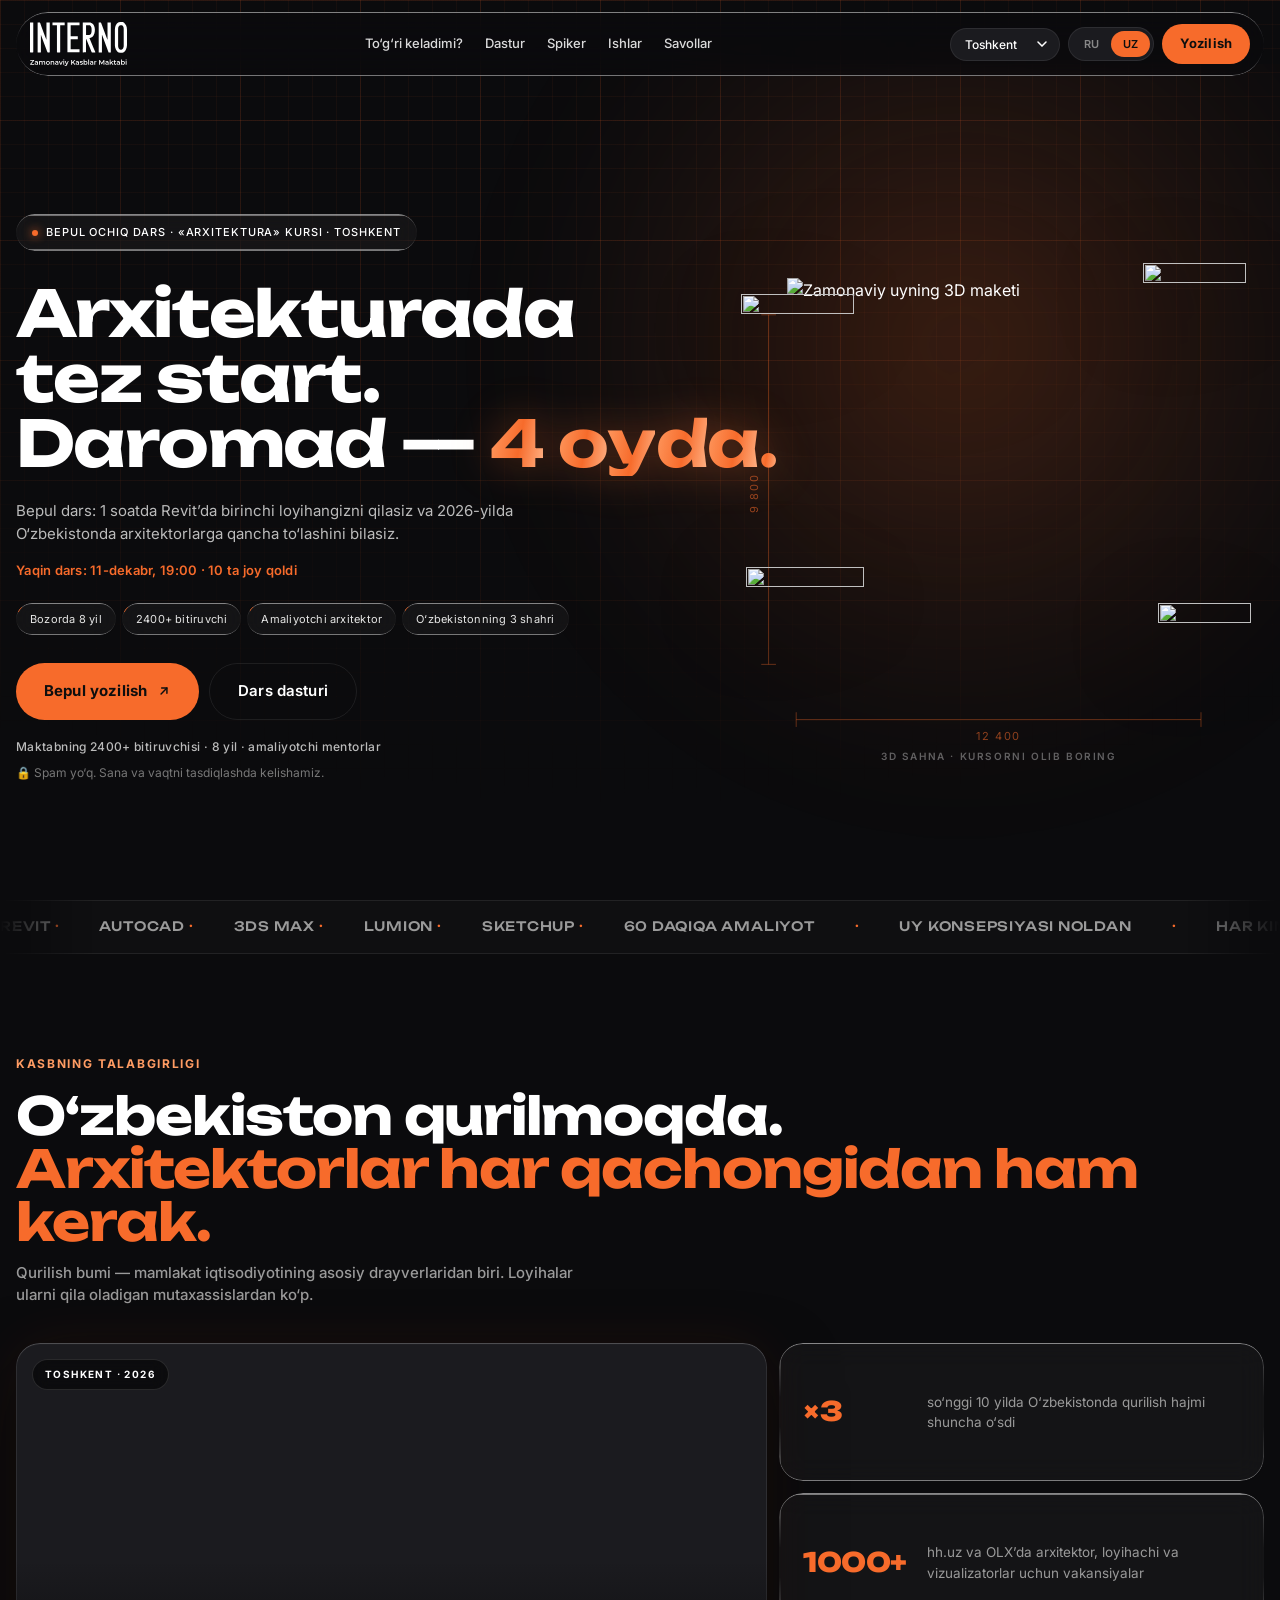
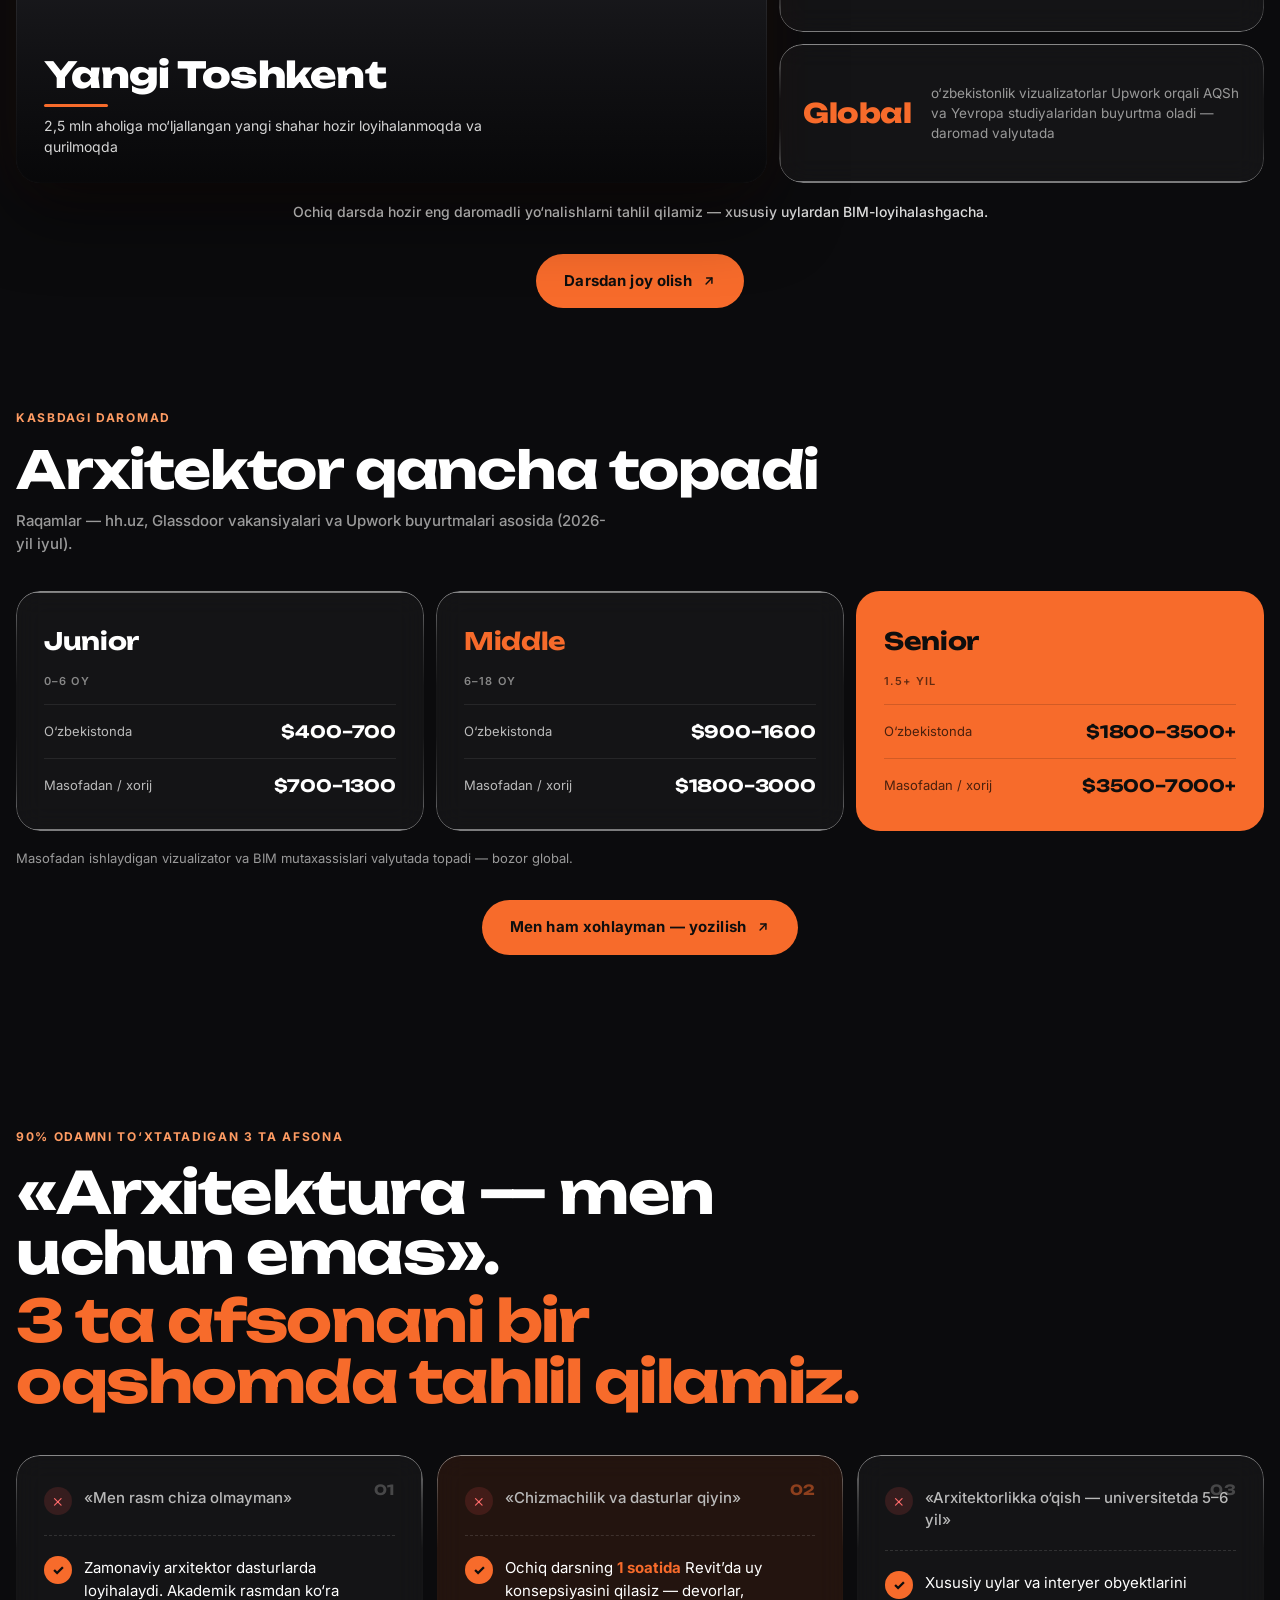
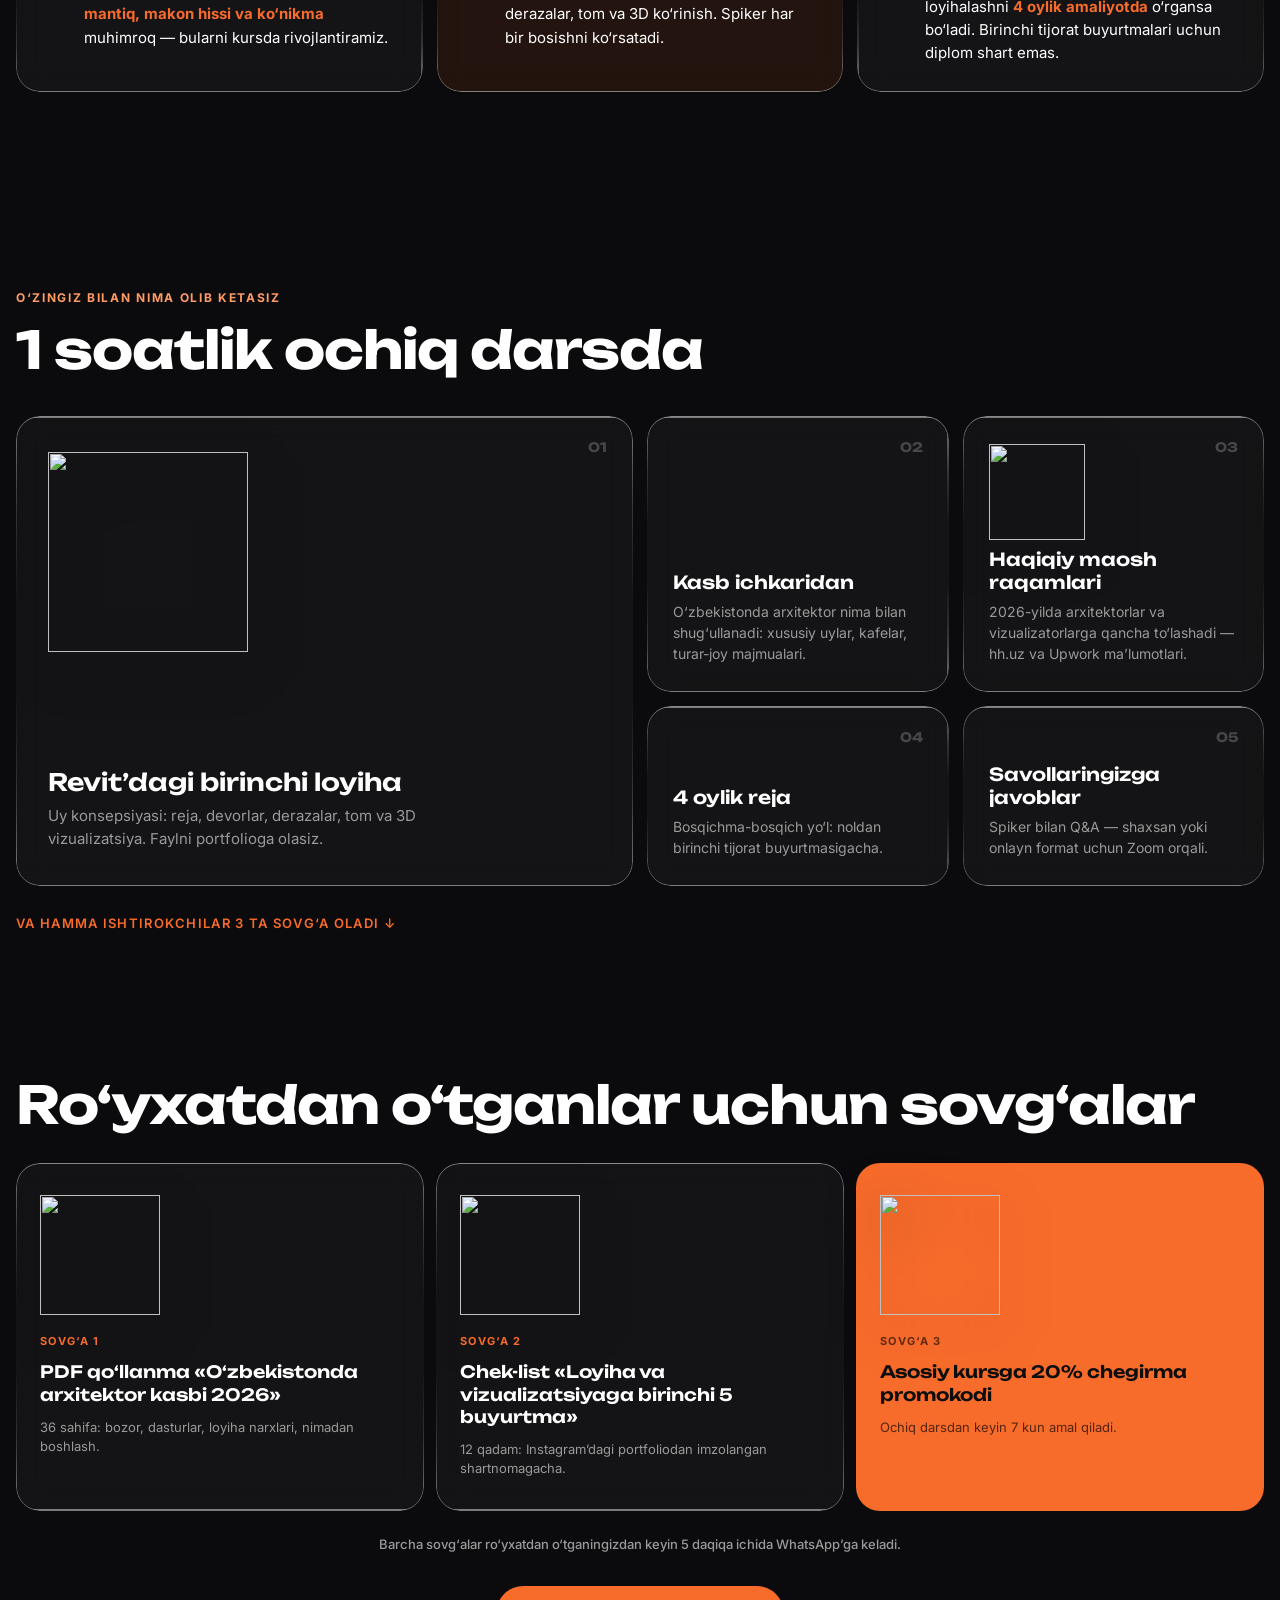
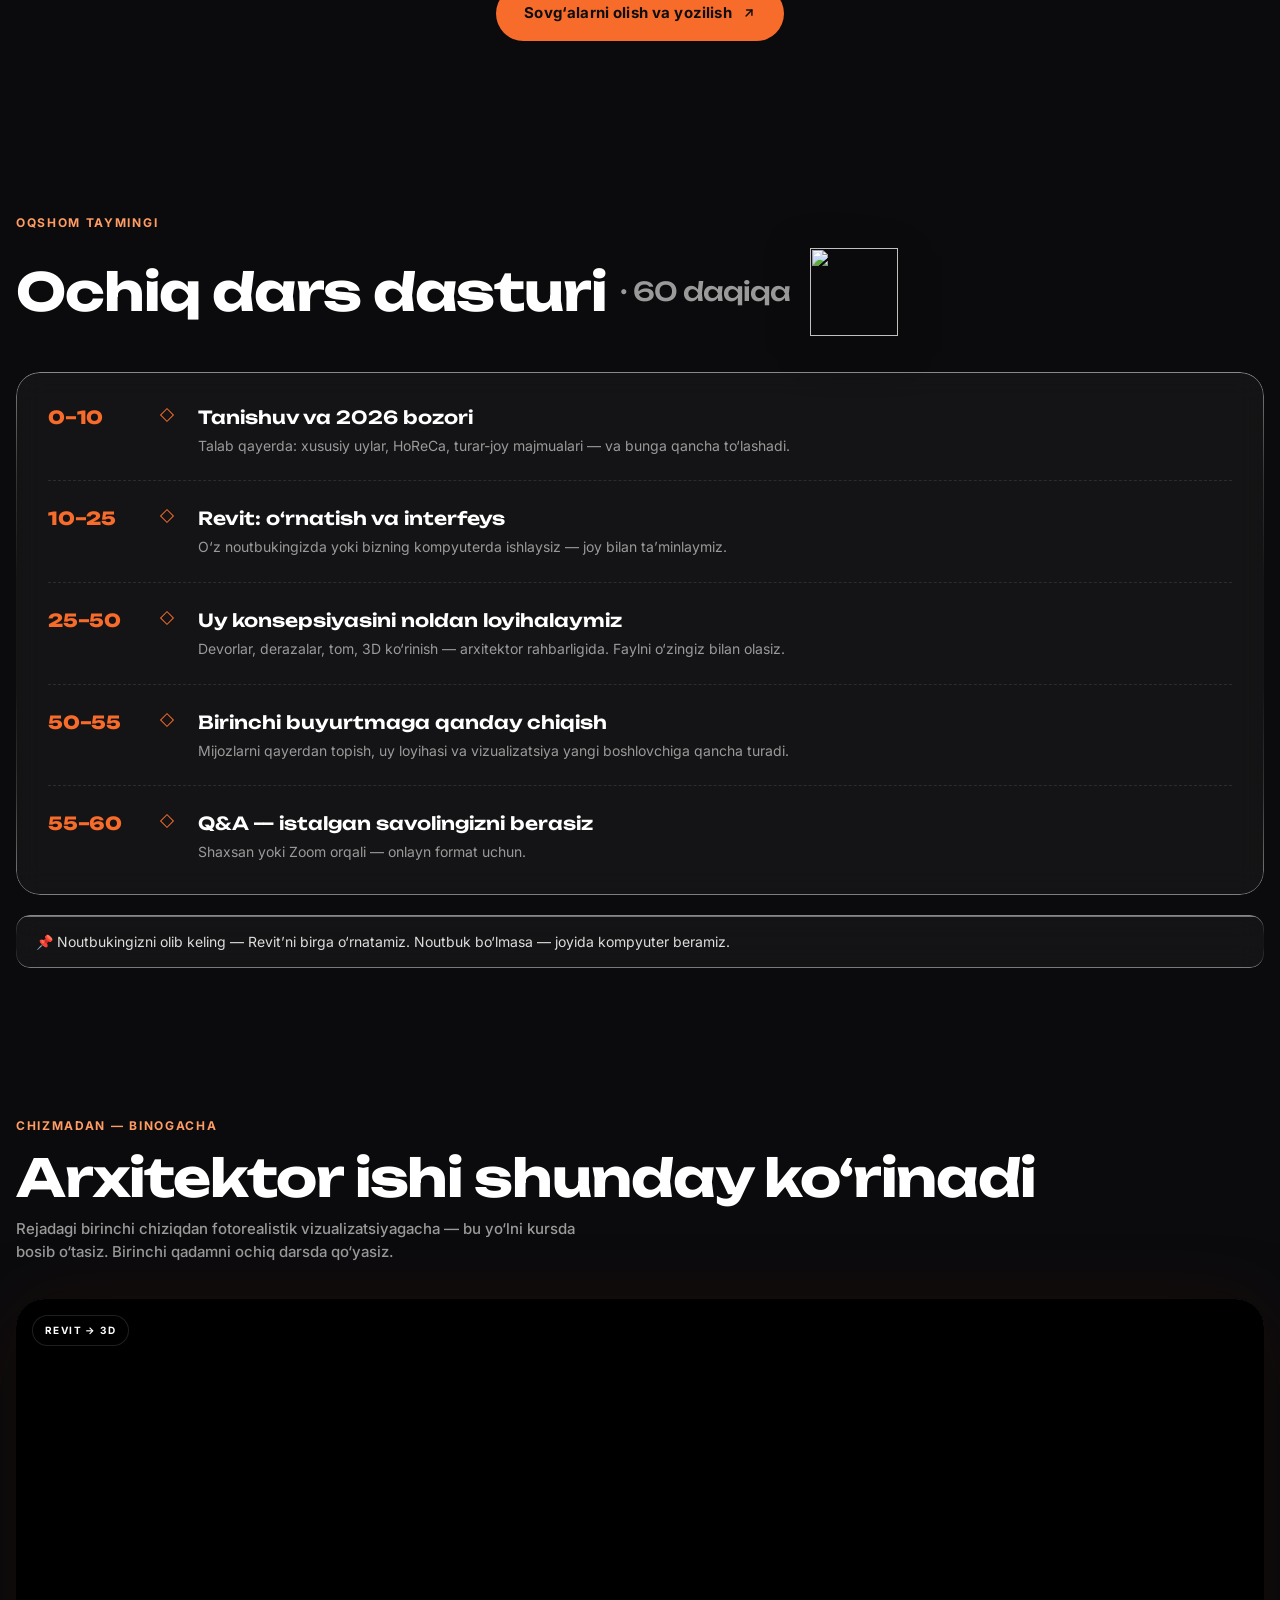
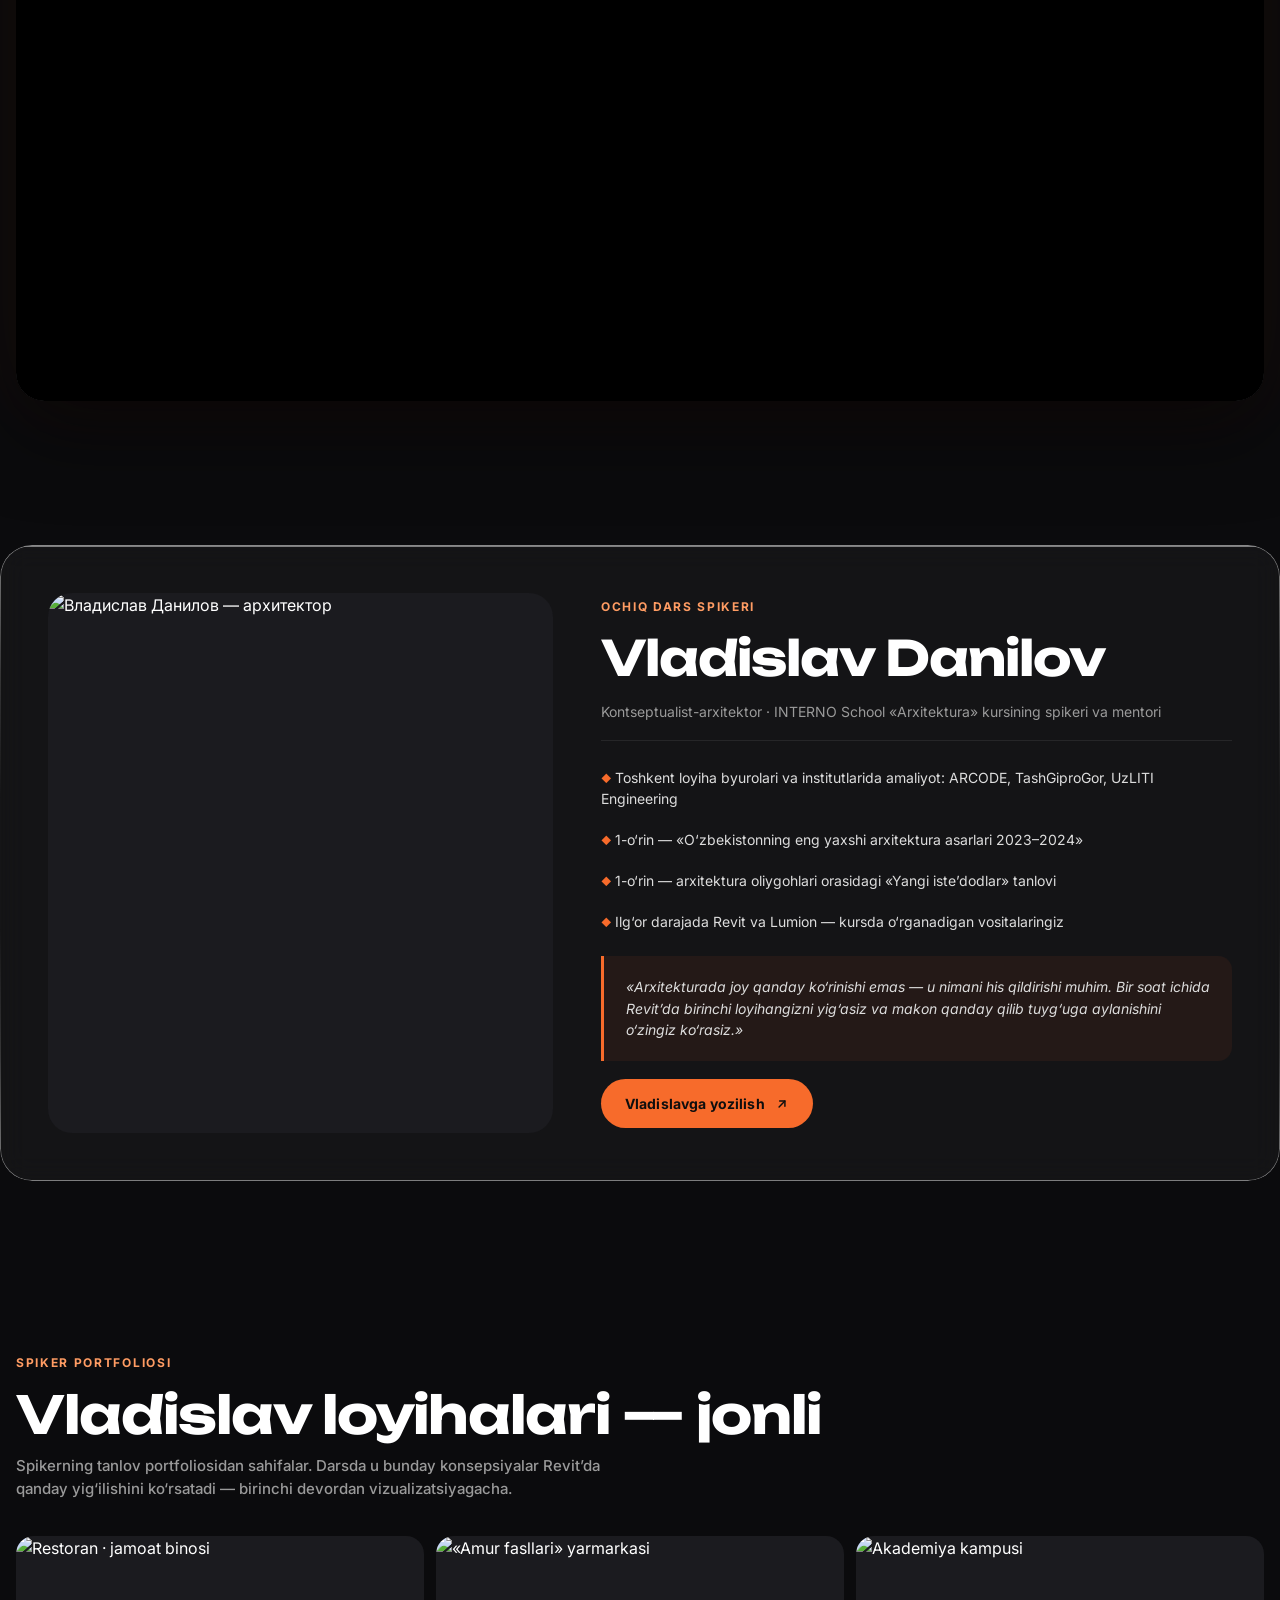
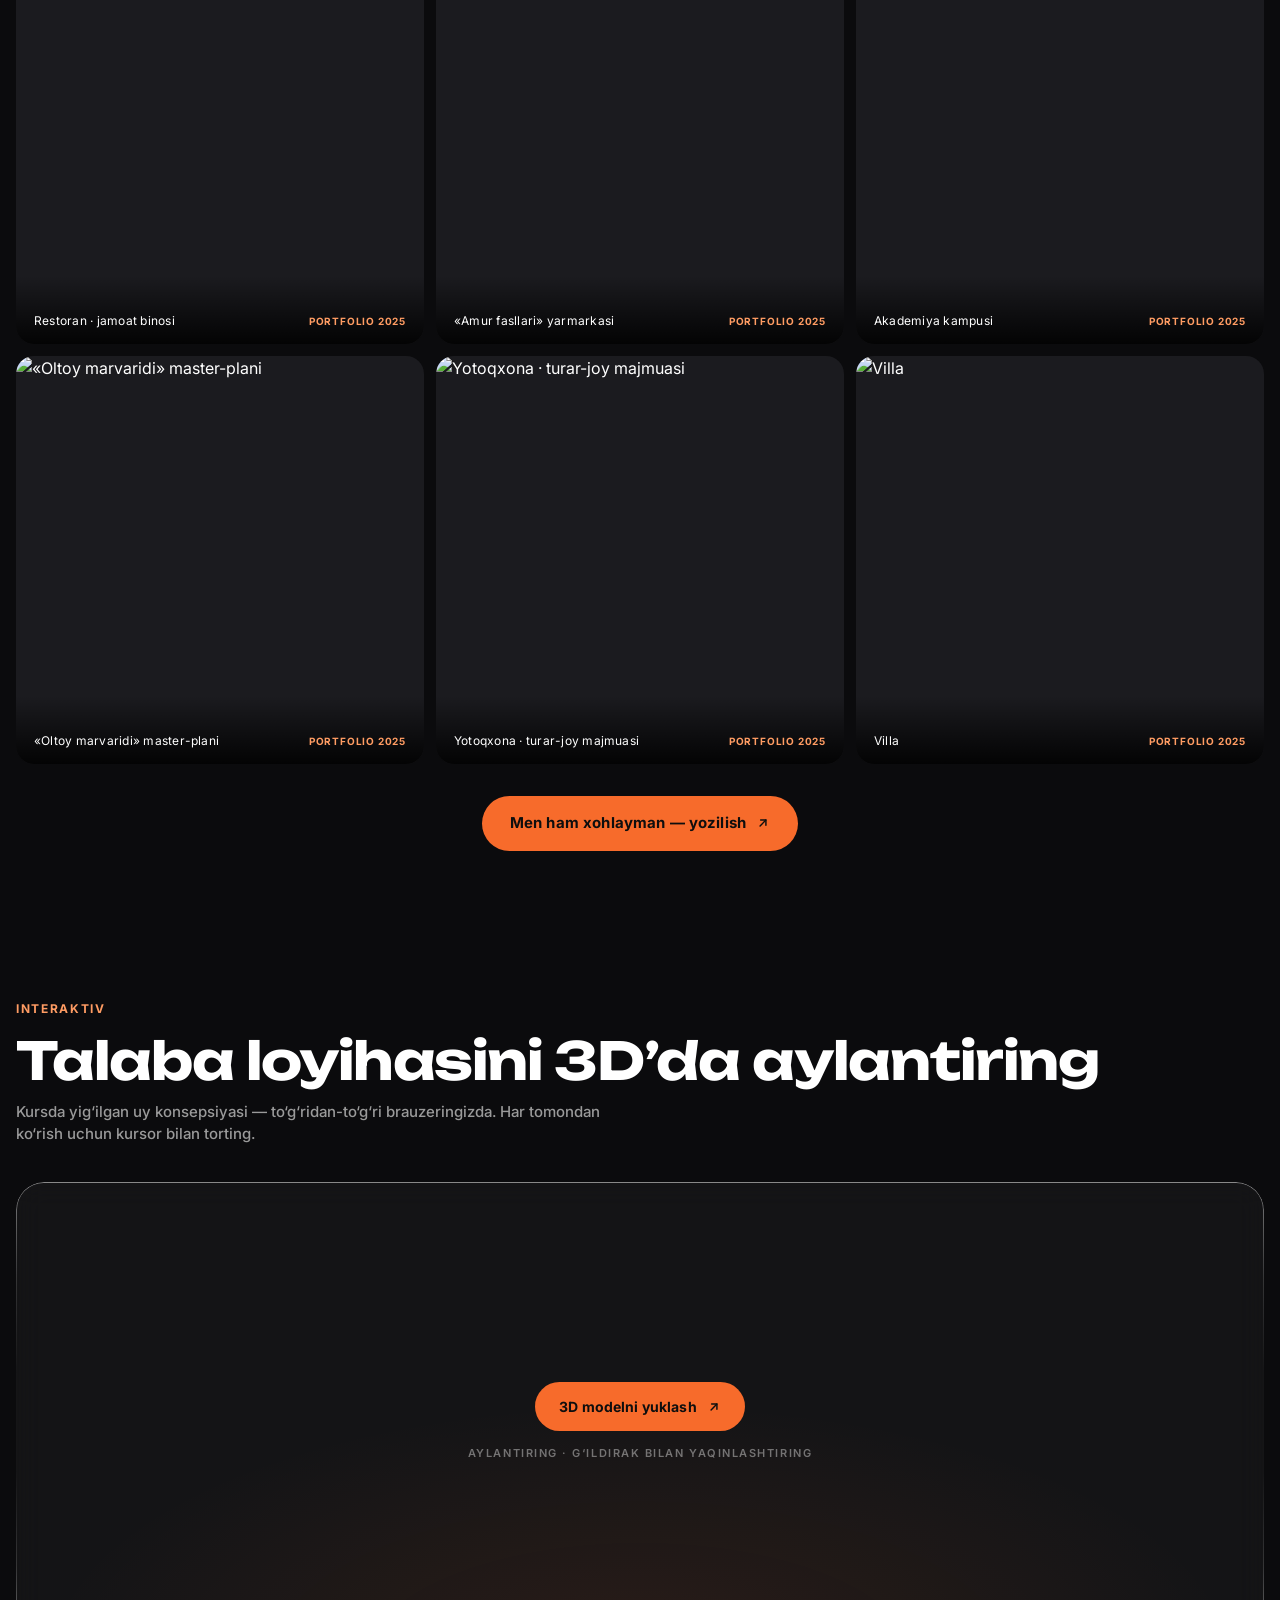
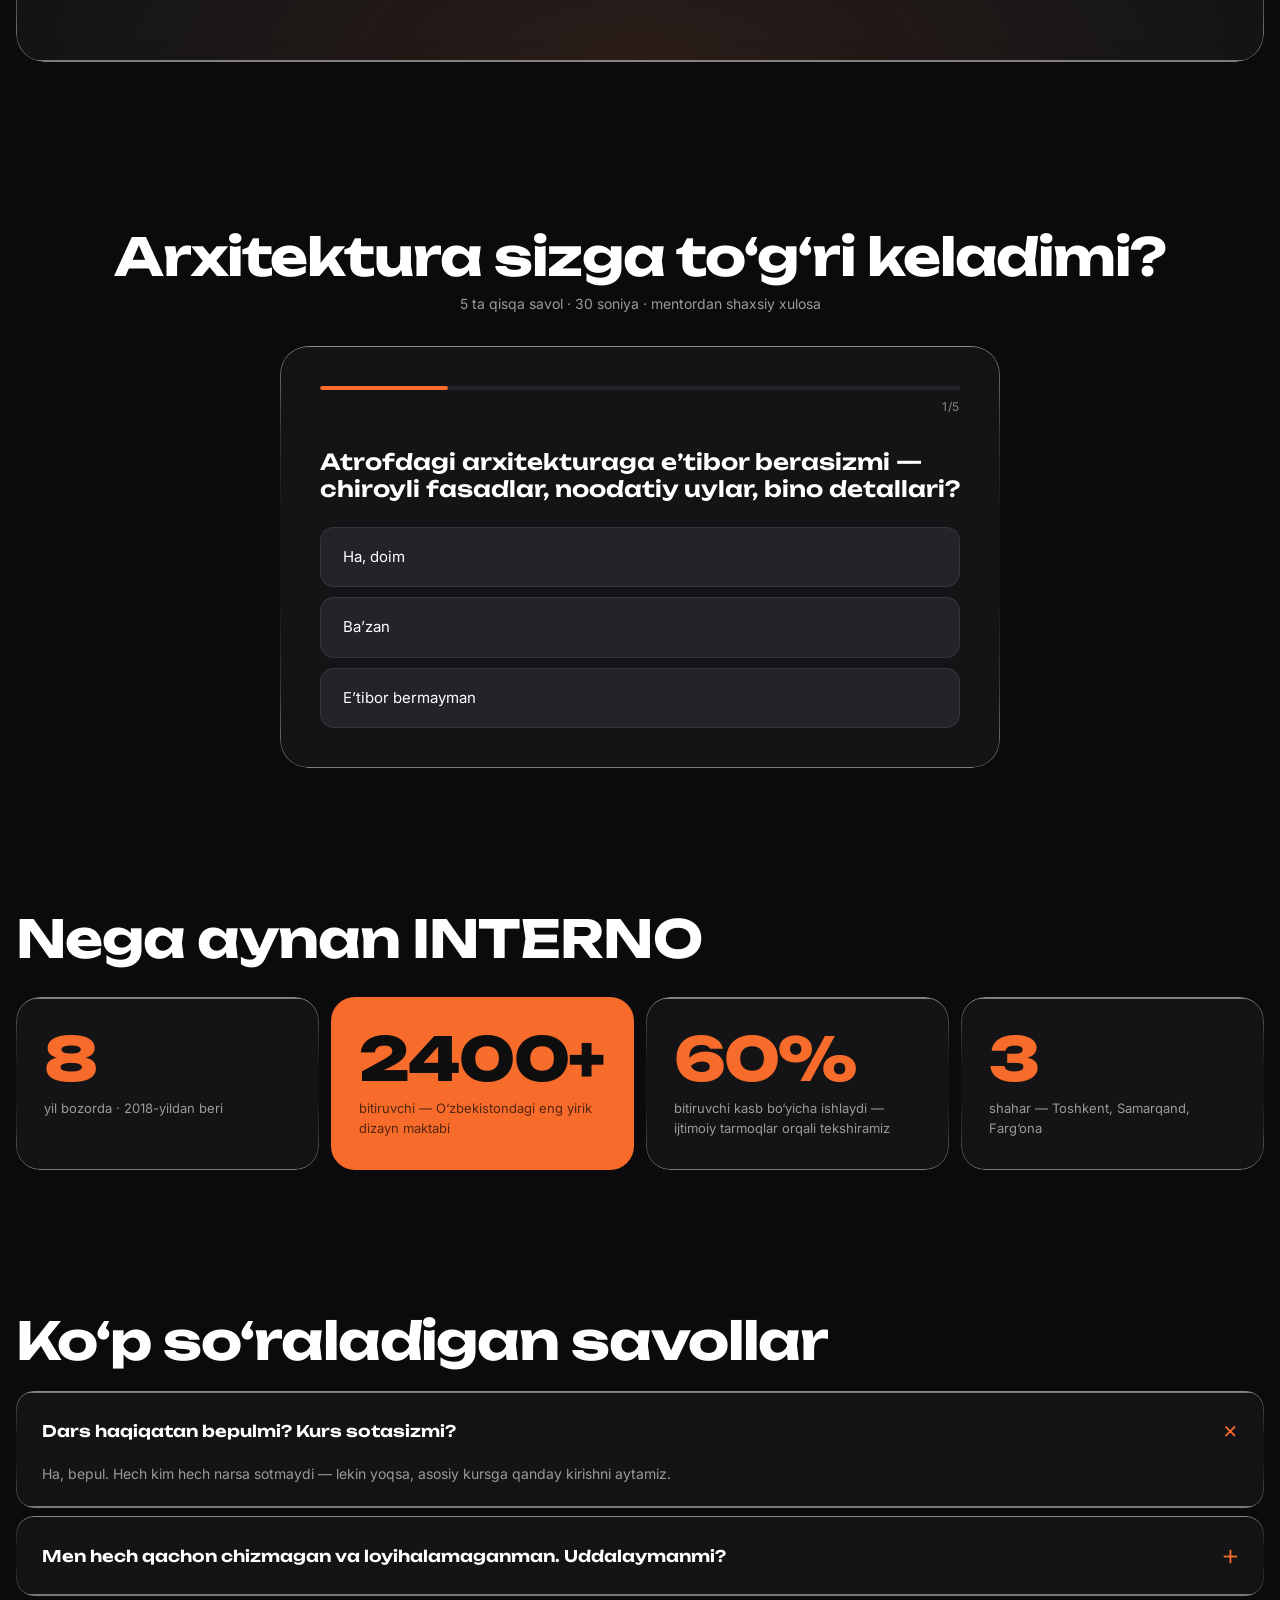
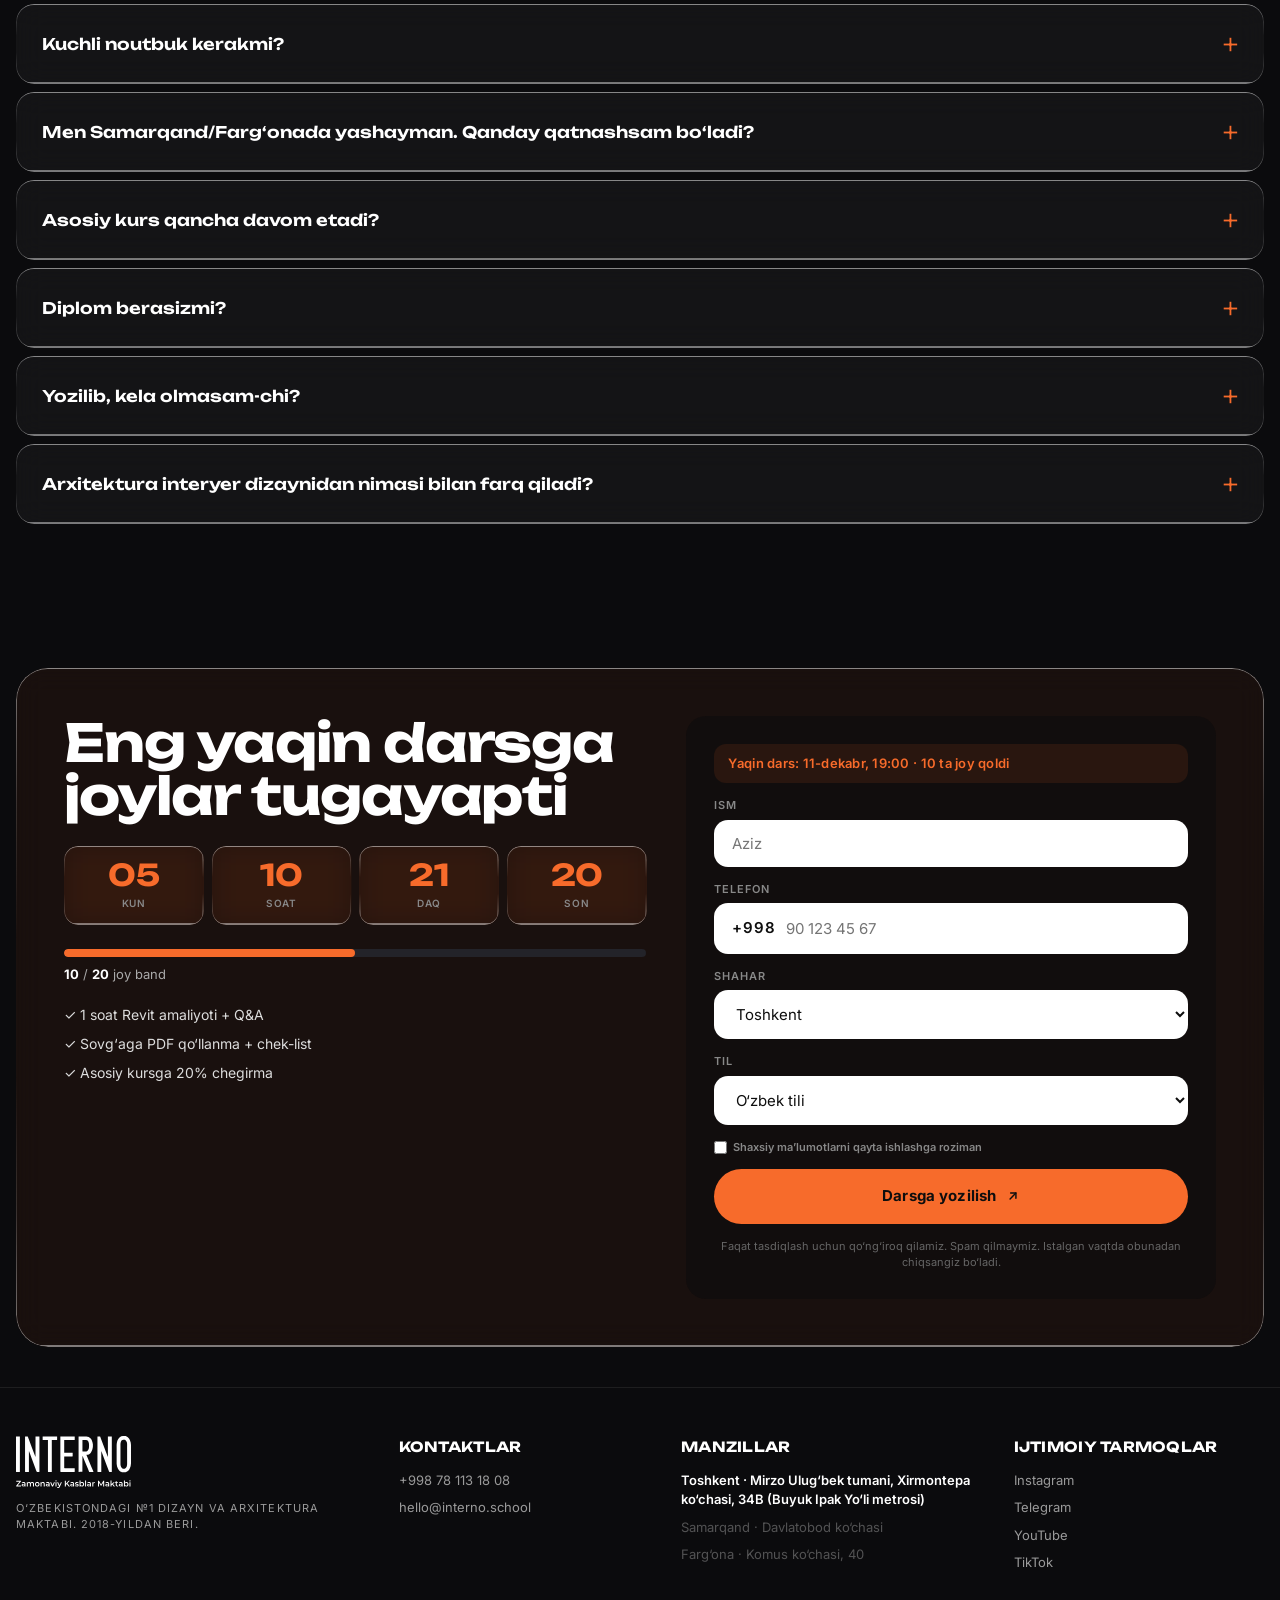
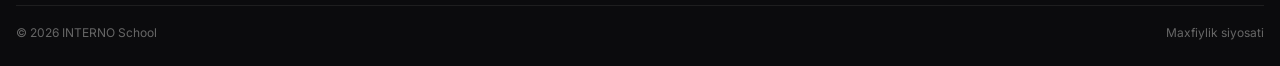
==== index.html @ 7b383075 "Фото спикера: стилизованный портрет из реальной фотографии Реальное фото Владислава переведено в сти" ====
<!DOCTYPE html>
<html lang="ru">
<head>
<meta charset="UTF-8" />
<meta name="viewport" content="width=device-width, initial-scale=1.0" />
<title>Открытый урок по архитектуре · INTERNO School · Ташкент / Самарканд / Фергана</title>
<meta name="description" content="Бесплатный открытый урок INTERNO School: быстрый старт в архитектуре, первый проект в Revit за 1 час и реальные цифры дохода в Узбекистане." />
<link rel="canonical" href="https://architecture.interno.school/" />
<link rel="icon" type="image/svg+xml" href="logo-ru.svg" />
<meta property="og:title" content="Открытый урок по архитектуре — INTERNO School" />
<meta property="og:description" content="Быстрый старт в архитектуре: за 1 час — первый проект в Revit + честные цифры дохода. 3 подарка каждому." />
<meta property="og:type" content="website" />
<meta property="og:url" content="https://architecture.interno.school/" />
<meta property="og:image" content="https://d8j0ntlcm91z4.cloudfront.net/user_3CLCviMVubl8pteTJQ9R4nBs27N/hf_20260815_093319_a188b5d9-b4cf-4c1e-bd6f-57374f48c514.png" />
<meta property="og:image:width" content="1024" />
<meta property="og:image:height" content="1024" />
<meta property="og:locale" content="ru_RU" />
<meta property="og:locale:alternate" content="uz_UZ" />
<meta property="og:site_name" content="INTERNO School" />
<meta name="twitter:card" content="summary_large_image" />
<meta name="twitter:title" content="Открытый урок по архитектуре — INTERNO School" />
<meta name="twitter:description" content="Быстрый старт в архитектуре: за 1 час — первый проект в Revit + честные цифры дохода. 3 подарка каждому." />
<meta name="twitter:image" content="https://d8j0ntlcm91z4.cloudfront.net/user_3CLCviMVubl8pteTJQ9R4nBs27N/hf_20260815_093319_a188b5d9-b4cf-4c1e-bd6f-57374f48c514.png" />

<!-- ===== BOOT + I18N =====
     Inlined in <head> so ?lang=uz|ru and ?city=tsh|smr|fer apply synchronously,
     before the hero is painted (no flash of Russian text on ?lang=uz).
     Order: URL param → localStorage → navigator.language → default uz. -->
<script>
// Next open lesson — single source of truth for hero line, forms and countdown.
// Lessons repeat weekly: the anchor date fixes the weekday and time (Tashkent,
// UTC+5), the upcoming date is computed from it so the page never goes stale.
// seatsMax/seatsMin: свободные места в начале и в конце недельного цикла —
// seatsLeft считается от времени до урока, одинаково у всех посетителей.
window.LESSON_SCHEDULE = { anchor: '2026-08-21', time: '19:00', seatsTotal: 20, seatsMax: 11, seatsMin: 2 };
window.nextLessonTarget = function(){
  var S = window.LESSON_SCHEDULE, WEEK = 7 * 86400000;
  var t = new Date(S.anchor + 'T' + S.time + ':00+05:00');
  var now = new Date();
  if(now > t) t = new Date(t.getTime() + Math.ceil((now - t) / WEEK) * WEEK);
  return t;
};
window.lessonDateStr = function(target){
  // Calendar date of the lesson in Tashkent: shift to UTC+5, read as UTC.
  return new Date(target.getTime() + 5 * 3600000).toISOString().slice(0, 10);
};
window.lessonSeatsLeft = function(target){
  var S = window.LESSON_SCHEDULE, WEEK = 7 * 86400000;
  var f = Math.min(1, Math.max(0, 1 - (target - new Date()) / WEEK));
  var eased = f * f * (3 - 2 * f);
  return S.seatsMin + Math.round((S.seatsMax - S.seatsMin) * (1 - eased));
};
window.NEXT_LESSON = (function(){
  var S = window.LESSON_SCHEDULE, t = nextLessonTarget();
  return { date: lessonDateStr(t), time: S.time, seatsLeft: lessonSeatsLeft(t), seatsTotal: S.seatsTotal };
})();

const dict = {
  ru: {
    "nav.fit":"Подойдёт?","nav.program":"Программа","nav.mentor":"Спикер","nav.works":"Работы","nav.faq":"FAQ","nav.signup":"Записаться",
    "nav.cityAria":"Город",
    "hero.eyebrow":"Бесплатный открытый урок · курс «Архитектура»",
    "hero.title1":"Быстрый старт","hero.title2":"в архитектуре.","hero.title3":"Доход — через <em>4 месяца.</em>",
    "hero.subtitle":"Бесплатный урок: за 1 час сделаете первый проект в Revit и узнаете, сколько платят архитекторам в Узбекистане в 2026.",
    "hero.cta":"Записаться бесплатно","hero.cta2":"Программа урока",
    "hero.social":"2400+ выпускников школы · 8 лет · менторы-практики",
    "hero.micro":"🔒 Без спама. Дату и время согласуем при подтверждении.",
    "hero.alt":"3D-макет современного дома",
    "hero.hint":"3D-сцена · наведите курсор",
    "trust.t1":"8 лет на рынке","trust.t2":"2400+ выпускников","trust.t3":"Архитектор-практик","trust.t4":"3 города Узбекистана",
    "ticker.t1":"60 минут практики","ticker.t2":"Концепция дома с нуля","ticker.t3":"3 подарка каждому",

    "dem.kicker":"Востребованность профессии",
    "dem.title":"Узбекистан строится.<br/><span class=\"accent\">Архитекторы нужны как никогда.</span>",
    "dem.lead":"Строительный бум — один из главных драйверов экономики страны. Проектов больше, чем специалистов, которые умеют их делать.",
    "dem.chip":"ТАШКЕНТ · 2026",
    "dem.c1n":"Янги Тошкент",
    "dem.c1":"новый город на 2,5 млн жителей проектируется и строится прямо сейчас",
    "dem.c2n":"×3",
    "dem.c2":"выросли объёмы строительства в Узбекистане за последние 10 лет",
    "dem.c3n":"1000+",
    "dem.c3":"вакансий для архитекторов, проектировщиков и визуализаторов на hh.uz и OLX",
    "dem.c4n":"Global",
    "dem.c4":"визуализаторы из Узбекистана берут заказы студий США и Европы на Upwork — доход в валюте",
    "dem.note":"На открытом уроке разберём, какие ниши сейчас самые денежные — от частных домов до BIM-проектирования.",
    "dem.cta":"Занять место на уроке",

    "fear.kicker":"3 мифа, которые останавливают 90% людей",
    "fear.title":"«Архитектура — это не для меня».",
    "fear.title2":"Разберём все 3 мифа за один вечер.",
    "fear.q1":"«Я не умею рисовать»",
    "fear.a1":"Современный архитектор проектирует в программах. <b>Логика, пространство и насмотренность</b> важнее академического рисунка — а их мы развиваем на курсе.",
    "fear.q2":"«Черчение и программы — это сложно»",
    "fear.a2":"За <b>1 час</b> открытого урока вы сделаете концепцию дома в Revit — стены, окна, крыша и 3D-вид. Спикер покажет каждый клик.",
    "fear.q3":"«Учиться на архитектора — 5–6 лет в вузе»",
    "fear.a3":"Проектировать частные дома и интерьерные объекты можно научиться за <b>4 месяца практики</b>. Диплом вуза не нужен, чтобы брать первые коммерческие заказы.",

    "ben.title":"За 1 час на открытом уроке",
    "ben.kicker":"Что вы унесёте с собой",
    "ben.b1t":"Первый проект в Revit",
    "ben.b1d":"Концепция дома: план, стены, окна, крыша и 3D-визуализация. Файл заберёте в портфолио.",
    "ben.b2t":"Профессия изнутри",
    "ben.b2d":"Чем занимается архитектор в Узбекистане: частные дома, кафе, жилые комплексы.",
    "ben.b3t":"Реальные цифры зарплат",
    "ben.b3d":"Сколько платят архитекторам и визуализаторам в 2026 — по данным hh.uz и Upwork.",
    "ben.b4t":"План на 4 месяца",
    "ben.b4d":"Пошаговый маршрут: от нуля до первого коммерческого заказа.",
    "ben.b5t":"Ответы на ваши вопросы",
    "ben.b5d":"Q&A со спикером — лично или в Zoom для онлайн-формата.",
    "ben.foot":"И ВСЕ присутствующие получают 3 подарка ↓",

    "gift.title":"Подарки за регистрацию",
    "gift.l1":"ПОДАРОК 1","gift.l2":"ПОДАРОК 2","gift.l3":"ПОДАРОК 3",
    "gift.t1":"PDF-гайд «Профессия архитектора в Узбекистане 2026»",
    "gift.d1":"36 страниц: рынок, софт, цены на проекты, с чего начать.",
    "gift.t2":"Чек-лист «Первые 5 заказов на проекты и визуализации»",
    "gift.d2":"12 шагов: от портфолио в Instagram до подписанного договора.",
    "gift.t3":"Промокод на скидку 20% на основной курс",
    "gift.d3":"Действует 7 дней после открытого урока.",
    "gift.note":"Все подарки придут на WhatsApp в течение 5 минут после регистрации.",
    "gift.cta":"Получить подарки и записаться",

    "prog.kicker":"Тайминг вечера",
    "prog.title":"Программа открытого урока","prog.mins":"· 60 мин",
    "t1.t":"Знакомство и рынок 2026","t1.d":"Куда идёт спрос: частные дома, HoReCa, жилые комплексы — и сколько за это платят.",
    "t2.t":"Revit: установка и интерфейс","t2.d":"Работаете на своём ноутбуке или нашем — мы обеспечим место.",
    "t3.t":"Проектируем концепцию дома с нуля","t3.d":"Стены, окна, крыша, 3D-вид — под руководством архитектора. Файл унесёте с собой.",
    "t4.t":"Как выйти на первый заказ","t4.d":"Где искать клиентов, сколько стоит проект дома и визуализация для новичка.",
    "t5.t":"Q&A — задаёте любые вопросы","t5.d":"Лично или через Zoom — для онлайн-формата.",
    "prog.note":"📌 Возьмите ноутбук — Revit установим вместе. Если ноутбука нет — обеспечим компьютер на месте.",

    "video.kicker":"Из чертежа — в здание",
    "video.title":"Так выглядит работа архитектора",
    "video.lead":"От первой линии на плане до фотореалистичной визуализации — весь путь вы пройдёте на курсе. Первый шаг сделаете уже на открытом уроке.",
    "video.chip":"REVIT → 3D",

    "m.kicker":"Спикер открытого урока",
    "m.name":"Владислав Данилов",
    "m.role":"Архитектор-концептуалист · спикер и ментор курса «Архитектура» в INTERNO School",
    "m.l1":"Практика в проектных бюро и институтах Ташкента: ARCODE, TashGiproGor, UzLITI Engineering",
    "m.l2":"1 место — «Лучшие архитектурные произведения Узбекистана 2023–2024»",
    "m.l3":"1 место — конкурс «Новые таланты» среди архитектурных вузов",
    "m.l4":"Продвинутый Revit и Lumion — инструменты, которые вы освоите на курсе",
    "m.quote":"«В архитектуре важно не только то, как выглядит место, — важно, что оно заставляет почувствовать. За час вы соберёте свой первый проект в Revit и сами увидите, как пространство превращается в переживание.»",
    "m.cta":"Записаться к Владиславу",

    "works.kicker":"Портфолио спикера",
    "works.title":"Проекты Владислава — вживую",
    "works.lead":"Страницы из конкурсного портфолио спикера. На уроке он покажет, как такие концепции собираются в Revit — от первой стены до визуализации.",
    "works.cta":"Хочу так же — записаться",
    "works.c1":"Ресторан · общественное здание",
    "works.c2":"Ярмарка «Амурские сезоны»",
    "works.c3":"Кампус академии",
    "works.c4":"Мастер-план «Жемчужина Алтая»",
    "works.c5":"Общежитие · жилой комплекс",
    "works.c6":"Вилла",
    "works.badge":"портфолио 2025",

    "model.kicker":"Интерактив",
    "model.title":"Покрутите проект студента в 3D",
    "model.lead":"Концепция дома, собранная на курсе, — прямо в вашем браузере. Тяните курсором, чтобы осмотреть со всех сторон.",
    "model.load":"Загрузить 3D-модель",
    "model.hint":"Вращайте · приближайте колёсиком",

    "sal.kicker":"Деньги в профессии",
    "sal.title":"Сколько зарабатывает архитектор",
    "sal.lead":"Цифры — на основе вакансий hh.uz, Glassdoor и заказов Upwork (июль 2026).",
    "sal.j":"0–6 месяцев","sal.m":"6–18 месяцев","sal.s":"1.5+ лет",
    "sal.uz":"В Узбекистане","sal.rem":"Удалёнка / зарубеж",
    "sal.note":"Визуализаторы и BIM-специалисты на удалёнке зарабатывают в валюте — рынок глобальный.",
    "sal.cta":"Хочу так же — записаться",

    "quiz.title":"Подходит ли вам архитектура?",
    "quiz.lead":"5 коротких вопросов · 30 секунд · персональный вердикт от ментора",
    "quiz.restart":"← Пройти заново",
    "q1.t":"Замечаете ли вы архитектуру вокруг — красивые фасады, необычные дома, детали зданий?",
    "q1.a1":"Да, постоянно","q1.a2":"Иногда","q1.a3":"Не обращаю внимания",
    "q2.t":"Что вас больше привлекает в профессии?",
    "q2.a1":"Создавать то, что построят","q2.a2":"Стабильный доход","q2.a3":"Работа удалённо","q2.a4":"Всё вместе",
    "q3.t":"Сколько времени готовы уделять обучению?",
    "q3.a1":"1–2 часа в день","q3.a2":"3–4 часа в день","q3.a3":"Только по выходным",
    "q4.t":"Какой результат хотите получить через 4 месяца?",
    "q4.a1":"Первый заказ и доход","q4.a2":"Новая профессия и портфолио","q4.a3":"Просто разобраться, моё ли это",
    "q5.t":"В каком городе вы находитесь?",
    "q5.a1":"Ташкент","q5.a2":"Самарканд","q5.a3":"Фергана","q5.a4":"Другой город",
    "verdict.high":"<b>Отличный результат:</b> по вашим ответам профессия архитектора подходит вам — приходите на бесплатный урок и проверьте на практике.",
    "verdict.mid":"<b>Хороший потенциал:</b> у вас есть интерес и мотивация — открытый урок поможет окончательно понять, ваше ли это.",
    "verdict.low":"<b>Вы пока сомневаетесь</b> — бесплатный урок ни к чему не обязывает и поможет принять решение.",

    "why.title":"Почему именно INTERNO",
    "why.l1":"лет на рынке · с 2018 года",
    "why.l2":"выпускников — крупнейшая школа дизайна в Узбекистане",
    "why.l3":"выпускников работают в профессии — проверяем по соцсетям",
    "why.l4":"города — Ташкент, Самарканд, Фергана",

    "faq.title":"Частые вопросы",
    "faq.q1":"Урок реально бесплатный? Будете продавать курс?",
    "faq.a1":"Да, бесплатно. Продавать никто не будет — но если зацепит, расскажем как поступить на основной курс.",
    "faq.q2":"Я никогда не чертил и не проектировал. Справлюсь?",
    "faq.a2":"Урок построен с нуля. Спикер показывает каждый шаг — вы просто повторяете и задаёте вопросы.",
    "faq.q3":"Нужен ли мощный ноутбук?",
    "faq.a3":"Для урока хватит любого ноутбука последних лет. Если ноутбука нет — обеспечим компьютер на месте.",
    "faq.q4":"Я живу в Самарканде/Фергане. Как мне попасть?",
    "faq.a4":"Открытые уроки проводятся во всех 3 городах. Адрес в вашем городе пришлём при записи.",
    "faq.q5":"Сколько длится основной курс?","faq.a5":"4 месяца. 2 раза в неделю по 2 часа. Плюс практика на реальных объектах.",
    "faq.q6":"Дадите ли диплом?","faq.a6":"Да, выдаём сертификат с QR-кодом, который проверяется на нашем сайте.",
    "faq.q7":"Что если я запишусь и не приду?","faq.a7":"Просто напишите нам — перенесём на следующий урок. Без проблем.",
    "faq.q8":"Чем архитектура отличается от дизайна интерьера?","faq.a8":"Архитектор проектирует само здание: планировки, фасады, конструкции. Дизайнер работает с пространством внутри. На уроке разберём обе профессии — поймёте, что ближе вам.",

    "cta.title":"Места на ближайший урок заканчиваются",
    "cd.d":"дней","cd.h":"часов","cd.m":"мин","cd.s":"сек",
    "prog.of":"из","prog.spots":"мест занято",
    "cta.b1":"✓ 1 час практики в Revit + Q&A","cta.b2":"✓ PDF-гайд + чек-лист в подарок","cta.b3":"✓ Скидка 20% на основной курс",
    "form.name":"Имя","form.phone":"Телефон","form.city":"Город","form.lang":"Язык",
    "form.opt1":"Русский","form.opt2":"Узбекский",
    "form.consent":"Согласен на обработку персональных данных",
    "form.submit":"Записаться на урок",
    "form.policy":"Звоним только для подтверждения. Не спамим. Можно отписаться в любой момент.",
    "form.phoneError":"Введите номер полностью — 9 цифр после +998",

    "ftr.about":"Школа дизайна и архитектуры №1 в Узбекистане. С 2018 года.",
    "ftr.contact":"Контакты","ftr.cities":"Адреса","ftr.social":"Соцсети",
    "ftr.privacy":"Политика конфиденциальности",
    "ftr.addr.tsh":"Ташкент · Мирзо-Улугбекский р-н, ул. Хирмонтепа, 34Б (м. Буюк Ипак Йули)",
    "ftr.addr.smr":"Самарканд · ул. Давлатабад",
    "ftr.addr.frg":"Фергана · ул. Комус, 40",
    "sticky.text":"Записаться бесплатно",
    "modal.eyebrow":"Бесплатный открытый урок",
    "modal.title":"Запишитесь на ближайший урок",
    "modal.lead":"Менеджер свяжется с вами в течение 15 минут — подтвердит место, дату и время.",
    "modal.b1":"✓ 1 час практики в Revit + Q&A",
    "modal.b2":"✓ PDF-гайд + чек-лист в подарок",
    "modal.b3":"✓ Скидка 20% на основной курс",
  },
  uz: {
    "nav.fit":"To‘g‘ri keladimi?","nav.program":"Dastur","nav.mentor":"Spiker","nav.works":"Ishlar","nav.faq":"Savollar","nav.signup":"Yozilish",
    "nav.cityAria":"Shahar",
    "hero.eyebrow":"Bepul ochiq dars · «Arxitektura» kursi",
    "hero.title1":"Arxitekturada","hero.title2":"tez start.","hero.title3":"Daromad — <em>4 oyda.</em>",
    "hero.subtitle":"Bepul dars: 1 soatda Revit’da birinchi loyihangizni qilasiz va 2026-yilda O‘zbekistonda arxitektorlarga qancha to‘lashini bilasiz.",
    "hero.cta":"Bepul yozilish","hero.cta2":"Dars dasturi",
    "hero.social":"Maktabning 2400+ bitiruvchisi · 8 yil · amaliyotchi mentorlar",
    "hero.micro":"🔒 Spam yo‘q. Sana va vaqtni tasdiqlashda kelishamiz.",
    "hero.alt":"Zamonaviy uyning 3D maketi",
    "hero.hint":"3D sahna · kursorni olib boring",
    "trust.t1":"Bozorda 8 yil","trust.t2":"2400+ bitiruvchi","trust.t3":"Amaliyotchi arxitektor","trust.t4":"O‘zbekistonning 3 shahri",
    "ticker.t1":"60 daqiqa amaliyot","ticker.t2":"Uy konsepsiyasi noldan","ticker.t3":"Har kimga 3 ta sovg‘a",

    "dem.kicker":"Kasbning talabgirligi",
    "dem.title":"O‘zbekiston qurilmoqda.<br/><span class=\"accent\">Arxitektorlar har qachongidan ham kerak.</span>",
    "dem.lead":"Qurilish bumi — mamlakat iqtisodiyotining asosiy drayverlaridan biri. Loyihalar ularni qila oladigan mutaxassislardan ko‘p.",
    "dem.chip":"TOSHKENT · 2026",
    "dem.c1n":"Yangi Toshkent",
    "dem.c1":"2,5 mln aholiga mo‘ljallangan yangi shahar hozir loyihalanmoqda va qurilmoqda",
    "dem.c2n":"×3",
    "dem.c2":"so‘nggi 10 yilda O‘zbekistonda qurilish hajmi shuncha o‘sdi",
    "dem.c3n":"1000+",
    "dem.c3":"hh.uz va OLX’da arxitektor, loyihachi va vizualizatorlar uchun vakansiyalar",
    "dem.c4n":"Global",
    "dem.c4":"o‘zbekistonlik vizualizatorlar Upwork orqali AQSh va Yevropa studiyalaridan buyurtma oladi — daromad valyutada",
    "dem.note":"Ochiq darsda hozir eng daromadli yo‘nalishlarni tahlil qilamiz — xususiy uylardan BIM-loyihalashgacha.",
    "dem.cta":"Darsdan joy olish",

    "fear.kicker":"90% odamni to‘xtatadigan 3 ta afsona",
    "fear.title":"«Arxitektura — men uchun emas».",
    "fear.title2":"3 ta afsonani bir oqshomda tahlil qilamiz.",
    "fear.q1":"«Men rasm chiza olmayman»",
    "fear.a1":"Zamonaviy arxitektor dasturlarda loyihalaydi. Akademik rasmdan ko‘ra <b>mantiq, makon hissi va ko‘nikma</b> muhimroq — bularni kursda rivojlantiramiz.",
    "fear.q2":"«Chizmachilik va dasturlar qiyin»",
    "fear.a2":"Ochiq darsning <b>1 soatida</b> Revit’da uy konsepsiyasini qilasiz — devorlar, derazalar, tom va 3D ko‘rinish. Spiker har bir bosishni ko‘rsatadi.",
    "fear.q3":"«Arxitektorlikka o‘qish — universitetda 5–6 yil»",
    "fear.a3":"Xususiy uylar va interyer obyektlarini loyihalashni <b>4 oylik amaliyotda</b> o‘rgansa bo‘ladi. Birinchi tijorat buyurtmalari uchun diplom shart emas.",

    "ben.title":"1 soatlik ochiq darsda",
    "ben.kicker":"O‘zingiz bilan nima olib ketasiz",
    "ben.b1t":"Revit’dagi birinchi loyiha",
    "ben.b1d":"Uy konsepsiyasi: reja, devorlar, derazalar, tom va 3D vizualizatsiya. Faylni portfolioga olasiz.",
    "ben.b2t":"Kasb ichkaridan",
    "ben.b2d":"O‘zbekistonda arxitektor nima bilan shug‘ullanadi: xususiy uylar, kafelar, turar-joy majmualari.",
    "ben.b3t":"Haqiqiy maosh raqamlari",
    "ben.b3d":"2026-yilda arxitektorlar va vizualizatorlarga qancha to‘lashadi — hh.uz va Upwork ma’lumotlari.",
    "ben.b4t":"4 oylik reja",
    "ben.b4d":"Bosqichma-bosqich yo‘l: noldan birinchi tijorat buyurtmasigacha.",
    "ben.b5t":"Savollaringizga javoblar",
    "ben.b5d":"Spiker bilan Q&A — shaxsan yoki onlayn format uchun Zoom orqali.",
    "ben.foot":"VA HAMMA ishtirokchilar 3 ta sovg‘a oladi ↓",

    "gift.title":"Ro‘yxatdan o‘tganlar uchun sovg‘alar",
    "gift.l1":"SOVG‘A 1","gift.l2":"SOVG‘A 2","gift.l3":"SOVG‘A 3",
    "gift.t1":"PDF qo‘llanma «O‘zbekistonda arxitektor kasbi 2026»",
    "gift.d1":"36 sahifa: bozor, dasturlar, loyiha narxlari, nimadan boshlash.",
    "gift.t2":"Chek-list «Loyiha va vizualizatsiyaga birinchi 5 buyurtma»",
    "gift.d2":"12 qadam: Instagram’dagi portfoliodan imzolangan shartnomagacha.",
    "gift.t3":"Asosiy kursga 20% chegirma promokodi",
    "gift.d3":"Ochiq darsdan keyin 7 kun amal qiladi.",
    "gift.note":"Barcha sovg‘alar ro‘yxatdan o‘tganingizdan keyin 5 daqiqa ichida WhatsApp’ga keladi.",
    "gift.cta":"Sovg‘alarni olish va yozilish",

    "prog.kicker":"Oqshom taymingi",
    "prog.title":"Ochiq dars dasturi","prog.mins":"· 60 daqiqa",
    "t1.t":"Tanishuv va 2026 bozori","t1.d":"Talab qayerda: xususiy uylar, HoReCa, turar-joy majmualari — va bunga qancha to‘lashadi.",
    "t2.t":"Revit: o‘rnatish va interfeys","t2.d":"O‘z noutbukingizda yoki bizning kompyuterda ishlaysiz — joy bilan ta’minlaymiz.",
    "t3.t":"Uy konsepsiyasini noldan loyihalaymiz","t3.d":"Devorlar, derazalar, tom, 3D ko‘rinish — arxitektor rahbarligida. Faylni o‘zingiz bilan olasiz.",
    "t4.t":"Birinchi buyurtmaga qanday chiqish","t4.d":"Mijozlarni qayerdan topish, uy loyihasi va vizualizatsiya yangi boshlovchiga qancha turadi.",
    "t5.t":"Q&A — istalgan savolingizni berasiz","t5.d":"Shaxsan yoki Zoom orqali — onlayn format uchun.",
    "prog.note":"📌 Noutbukingizni olib keling — Revit’ni birga o‘rnatamiz. Noutbuk bo‘lmasa — joyida kompyuter beramiz.",

    "video.kicker":"Chizmadan — binogacha",
    "video.title":"Arxitektor ishi shunday ko‘rinadi",
    "video.lead":"Rejadagi birinchi chiziqdan fotorealistik vizualizatsiyagacha — bu yo‘lni kursda bosib o‘tasiz. Birinchi qadamni ochiq darsda qo‘yasiz.",
    "video.chip":"REVIT → 3D",

    "m.kicker":"Ochiq dars spikeri",
    "m.name":"Vladislav Danilov",
    "m.role":"Kontseptualist-arxitektor · INTERNO School «Arxitektura» kursining spikeri va mentori",
    "m.l1":"Toshkent loyiha byurolari va institutlarida amaliyot: ARCODE, TashGiproGor, UzLITI Engineering",
    "m.l2":"1-o‘rin — «O‘zbekistonning eng yaxshi arxitektura asarlari 2023–2024»",
    "m.l3":"1-o‘rin — arxitektura oliygohlari orasidagi «Yangi iste’dodlar» tanlovi",
    "m.l4":"Ilg‘or darajada Revit va Lumion — kursda o‘rganadigan vositalaringiz",
    "m.quote":"«Arxitekturada joy qanday ko‘rinishi emas — u nimani his qildirishi muhim. Bir soat ichida Revit’da birinchi loyihangizni yig‘asiz va makon qanday qilib tuyg‘uga aylanishini o‘zingiz ko‘rasiz.»",
    "m.cta":"Vladislavga yozilish",

    "works.kicker":"Spiker portfoliosi",
    "works.title":"Vladislav loyihalari — jonli",
    "works.lead":"Spikerning tanlov portfoliosidan sahifalar. Darsda u bunday konsepsiyalar Revit’da qanday yig‘ilishini ko‘rsatadi — birinchi devordan vizualizatsiyagacha.",
    "works.cta":"Men ham xohlayman — yozilish",
    "works.c1":"Restoran · jamoat binosi",
    "works.c2":"«Amur fasllari» yarmarkasi",
    "works.c3":"Akademiya kampusi",
    "works.c4":"«Oltoy marvaridi» master-plani",
    "works.c5":"Yotoqxona · turar-joy majmuasi",
    "works.c6":"Villa",
    "works.badge":"portfolio 2025",

    "model.kicker":"Interaktiv",
    "model.title":"Talaba loyihasini 3D’da aylantiring",
    "model.lead":"Kursda yig‘ilgan uy konsepsiyasi — to‘g‘ridan-to‘g‘ri brauzeringizda. Har tomondan ko‘rish uchun kursor bilan torting.",
    "model.load":"3D modelni yuklash",
    "model.hint":"Aylantiring · g‘ildirak bilan yaqinlashtiring",

    "sal.kicker":"Kasbdagi daromad",
    "sal.title":"Arxitektor qancha topadi",
    "sal.lead":"Raqamlar — hh.uz, Glassdoor vakansiyalari va Upwork buyurtmalari asosida (2026-yil iyul).",
    "sal.j":"0–6 oy","sal.m":"6–18 oy","sal.s":"1.5+ yil",
    "sal.uz":"O‘zbekistonda","sal.rem":"Masofadan / xorij",
    "sal.note":"Masofadan ishlaydigan vizualizator va BIM mutaxassislari valyutada topadi — bozor global.",
    "sal.cta":"Men ham xohlayman — yozilish",

    "quiz.title":"Arxitektura sizga to‘g‘ri keladimi?",
    "quiz.lead":"5 ta qisqa savol · 30 soniya · mentordan shaxsiy xulosa",
    "quiz.restart":"← Qaytadan o‘tish",
    "q1.t":"Atrofdagi arxitekturaga e’tibor berasizmi — chiroyli fasadlar, noodatiy uylar, bino detallari?",
    "q1.a1":"Ha, doim","q1.a2":"Ba’zan","q1.a3":"E’tibor bermayman",
    "q2.t":"Kasbda sizni nima ko‘proq qiziqtiradi?",
    "q2.a1":"Quriladigan narsani yaratish","q2.a2":"Barqaror daromad","q2.a3":"Masofadan ishlash","q2.a4":"Hammasi birga",
    "q3.t":"O‘qishga qancha vaqt ajrata olasiz?",
    "q3.a1":"Kuniga 1–2 soat","q3.a2":"Kuniga 3–4 soat","q3.a3":"Faqat dam olish kunlari",
    "q4.t":"4 oydan keyin qanday natija olmoqchisiz?",
    "q4.a1":"Birinchi buyurtma va daromad","q4.a2":"Yangi kasb va portfolio","q4.a3":"O‘zimnikimi, shunchaki tushunish",
    "q5.t":"Siz qaysi shahardasiz?",
    "q5.a1":"Toshkent","q5.a2":"Samarqand","q5.a3":"Farg‘ona","q5.a4":"Boshqa shahar",
    "verdict.high":"<b>A’lo natija:</b> javoblaringizga ko‘ra arxitektor kasbi sizga mos — bepul darsga keling va amalda tekshirib ko‘ring.",
    "verdict.mid":"<b>Yaxshi salohiyat:</b> sizda qiziqish va motivatsiya bor — ochiq dars bu kasb sizniki ekanini aniq tushunishga yordam beradi.",
    "verdict.low":"<b>Siz hali ikkilanyapsiz</b> — bepul dars hech narsaga majburlamaydi va qaror qabul qilishga yordam beradi.",

    "why.title":"Nega aynan INTERNO",
    "why.l1":"yil bozorda · 2018-yildan beri",
    "why.l2":"bitiruvchi — O‘zbekistondagi eng yirik dizayn maktabi",
    "why.l3":"bitiruvchi kasb bo‘yicha ishlaydi — ijtimoiy tarmoqlar orqali tekshiramiz",
    "why.l4":"shahar — Toshkent, Samarqand, Farg‘ona",

    "faq.title":"Ko‘p so‘raladigan savollar",
    "faq.q1":"Dars haqiqatan bepulmi? Kurs sotasizmi?",
    "faq.a1":"Ha, bepul. Hech kim hech narsa sotmaydi — lekin yoqsa, asosiy kursga qanday kirishni aytamiz.",
    "faq.q2":"Men hech qachon chizmagan va loyihalamaganman. Uddalaymanmi?",
    "faq.a2":"Dars noldan qurilgan. Spiker har bir qadamni ko‘rsatadi — siz takrorlaysiz va savol berasiz.",
    "faq.q3":"Kuchli noutbuk kerakmi?",
    "faq.a3":"Dars uchun oxirgi yillardagi istalgan noutbuk yetadi. Noutbuk bo‘lmasa — joyida kompyuter beramiz.",
    "faq.q4":"Men Samarqand/Farg‘onada yashayman. Qanday qatnashsam bo‘ladi?",
    "faq.a4":"Ochiq darslar 3 ta shaharning barchasida o‘tkaziladi. Shahringizdagi manzilni yozilganingizda yuboramiz.",
    "faq.q5":"Asosiy kurs qancha davom etadi?","faq.a5":"4 oy. Haftada 2 marta, 2 soatdan. Qo‘shimcha — real obyektlarda amaliyot.",
    "faq.q6":"Diplom berasizmi?","faq.a6":"Ha, saytimizda tekshirsa bo‘ladigan QR-kodli sertifikat beramiz.",
    "faq.q7":"Yozilib, kela olmasam-chi?","faq.a7":"Shunchaki bizga yozing — keyingi darsga ko‘chiramiz. Hech qanday muammosiz.",
    "faq.q8":"Arxitektura interyer dizaynidan nimasi bilan farq qiladi?","faq.a8":"Arxitektor binoning o‘zini loyihalaydi: rejalar, fasadlar, konstruksiyalar. Dizayner ichki makon bilan ishlaydi. Darsda ikkala kasbni tahlil qilamiz — qaysi biri yaqinligini tushunasiz.",

    "cta.title":"Eng yaqin darsga joylar tugayapti",
    "cd.d":"kun","cd.h":"soat","cd.m":"daq","cd.s":"son",
    "prog.of":"/","prog.spots":"joy band",
    "cta.b1":"✓ 1 soat Revit amaliyoti + Q&A","cta.b2":"✓ Sovg‘aga PDF qo‘llanma + chek-list","cta.b3":"✓ Asosiy kursga 20% chegirma",
    "form.name":"Ism","form.phone":"Telefon","form.city":"Shahar","form.lang":"Til",
    "form.opt1":"Rus tili","form.opt2":"O‘zbek tili",
    "form.consent":"Shaxsiy ma’lumotlarni qayta ishlashga roziman",
    "form.submit":"Darsga yozilish",
    "form.policy":"Faqat tasdiqlash uchun qo‘ng‘iroq qilamiz. Spam qilmaymiz. Istalgan vaqtda obunadan chiqsangiz bo‘ladi.",
    "form.phoneError":"Raqamni to‘liq kiriting — +998 dan keyin 9 ta raqam",

    "ftr.about":"O‘zbekistondagi №1 dizayn va arxitektura maktabi. 2018-yildan beri.",
    "ftr.contact":"Kontaktlar","ftr.cities":"Manzillar","ftr.social":"Ijtimoiy tarmoqlar",
    "ftr.privacy":"Maxfiylik siyosati",
    "ftr.addr.tsh":"Toshkent · Mirzo Ulug‘bek tumani, Xirmontepa ko‘chasi, 34B (Buyuk Ipak Yo‘li metrosi)",
    "ftr.addr.smr":"Samarqand · Davlatobod ko‘chasi",
    "ftr.addr.frg":"Farg‘ona · Komus ko‘chasi, 40",
    "sticky.text":"Bepul yozilish",
    "modal.eyebrow":"Bepul ochiq dars",
    "modal.title":"Eng yaqin darsga yoziling",
    "modal.lead":"Menejer 15 daqiqa ichida siz bilan bog‘lanadi — joy, sana va vaqtni tasdiqlaydi.",
    "modal.b1":"✓ 1 soat Revit amaliyoti + Q&A",
    "modal.b2":"✓ Sovg‘aga PDF qo‘llanma + chek-list",
    "modal.b3":"✓ Asosiy kursga 20% chegirma",
  }
};

const cityNames = {
  ru: {tsh:"Ташкент",smr:"Самарканд",frg:"Фергана"},
  uz: {tsh:"Toshkent",smr:"Samarqand",frg:"Farg‘ona"},
};

// Resolve lang + city synchronously: URL → localStorage → navigator.language → uz.
(function(){
  var p = new URLSearchParams(location.search);
  var qLang = p.get('lang');
  var qCity = p.get('city');
  if(qCity === 'fer') qCity = 'frg'; // ad-campaign alias for Fergana
  var lang = (qLang === 'ru' || qLang === 'uz') ? qLang : null;
  var city = (qCity === 'tsh' || qCity === 'smr' || qCity === 'frg') ? qCity : null;
  try {
    if(lang) localStorage.setItem('interno_lang', lang); else lang = localStorage.getItem('interno_lang');
    if(city) localStorage.setItem('interno_city', city); else city = localStorage.getItem('interno_city');
  } catch(_) {}
  if(lang !== 'ru' && lang !== 'uz') lang = /^ru/i.test(navigator.language || '') ? 'ru' : 'uz';
  if(city !== 'tsh' && city !== 'smr' && city !== 'frg') city = 'tsh';
  document.documentElement.lang = lang;
  document.documentElement.setAttribute('data-city', city);

  var META = {
    ru: {
      title: 'Открытый урок по архитектуре · INTERNO School · Ташкент / Самарканд / Фергана',
      desc: 'Бесплатный открытый урок INTERNO School: быстрый старт в архитектуре, первый проект в Revit за 1 час и реальные цифры дохода в Узбекистане.'
    },
    uz: {
      title: 'Arxitektura bo‘yicha ochiq dars · INTERNO School · Toshkent / Samarqand / Farg‘ona',
      desc: 'INTERNO School’ning bepul ochiq darsi: arxitekturada tez start, 1 soatda Revit’da birinchi loyiha va O‘zbekistondagi real daromad raqamlari.'
    }
  };
  document.title = META[lang].title;
  var md = document.querySelector('meta[name="description"]');
  if(md) md.setAttribute('content', META[lang].desc);
})();

// «Ближайший урок: 21 августа, 19:00 · осталось 7 мест»
const I18N_MONTHS = {
  ru: ['января','февраля','марта','апреля','мая','июня','июля','августа','сентября','октября','ноября','декабря'],
  uz: ['yanvar','fevral','mart','aprel','may','iyun','iyul','avgust','sentabr','oktabr','noyabr','dekabr'],
};
function ruPlural(n, one, few, many){
  n = Math.abs(n) % 100;
  if(n > 10 && n < 20) return many;
  var d = n % 10;
  if(d === 1) return one;
  if(d > 1 && d < 5) return few;
  return many;
}
function lessonLineText(lang){
  var L = window.NEXT_LESSON;
  var d = new Date(L.date + 'T00:00:00');
  var day = d.getDate(), m = I18N_MONTHS[lang][d.getMonth()];
  if(lang === 'uz') return 'Yaqin dars: ' + day + '-' + m + ', ' + L.time + ' · ' + L.seatsLeft + ' ta joy qoldi';
  return 'Ближайший урок: ' + day + ' ' + m + ', ' + L.time + ' · осталось ' + L.seatsLeft + ' ' + ruPlural(L.seatsLeft, 'место', 'места', 'мест');
}

// Applies translations to every parsed node. Safe to call on a partially
// parsed DOM — it is invoked right after the hero markup and again at the end
// of <body>, so above-the-fold content is localized before first paint.
function applyLang(lang){
  const city = document.documentElement.getAttribute('data-city') || 'tsh';
  document.documentElement.lang = lang;
  document.querySelectorAll('[data-i18n]').forEach(el=>{
    const v = dict[lang]?.[el.getAttribute('data-i18n')];
    if(v!==undefined) el.innerHTML = v;
  });
  document.querySelectorAll('[data-i18n-alt]').forEach(el=>{
    const v = dict[lang]?.[el.getAttribute('data-i18n-alt')];
    if(v!==undefined) el.alt = v.replace(/<[^>]*>/g,'');
  });
  document.querySelectorAll('[data-i18n-aria]').forEach(el=>{
    const v = dict[lang]?.[el.getAttribute('data-i18n-aria')];
    if(v!==undefined) el.setAttribute('aria-label', v.replace(/<[^>]*>/g,''));
  });
  document.querySelectorAll('.lang__btn').forEach(b=>{
    b.classList.toggle('is-active', b.dataset.lang===lang);
  });
  document.querySelectorAll('.city-name').forEach(el=>{
    el.textContent = cityNames[lang][city] || cityNames[lang].tsh;
  });
  const sel = document.getElementById('citySelect');
  if(sel){
    [...sel.options].forEach(o=>{ o.textContent = cityNames[lang][o.value]; });
    sel.value = city;
  }
  document.querySelectorAll('form select[name="city"]').forEach(s=>{
    [...s.options].forEach(o=>{
      if(cityNames[lang][o.value]) o.textContent = cityNames[lang][o.value];
    });
    if([...s.options].some(o=>o.value===city)) s.value = city;
  });
  document.querySelectorAll('form select[name="lang"]').forEach(s=>{
    if([...s.options].some(o=>o.value===lang)) s.value = lang;
  });
  document.querySelectorAll('[data-lesson-line]').forEach(el=>{
    el.textContent = lessonLineText(lang);
  });
  document.querySelectorAll('[data-addr]').forEach(el=>{
    el.classList.toggle('is-active', el.dataset.addr===city);
  });
  const L = window.NEXT_LESSON;
  const taken = document.querySelector('[data-seats-taken]');
  if(taken) taken.textContent = L.seatsTotal - L.seatsLeft;
  const total = document.querySelector('[data-seats-total]');
  if(total) total.textContent = L.seatsTotal;
  const fill = document.querySelector('.progress__fill');
  if(fill) fill.style.width = Math.round((L.seatsTotal - L.seatsLeft) / L.seatsTotal * 100) + '%';
  try { localStorage.setItem('interno_lang', lang); } catch(_) {}
}
</script>

<link rel="preconnect" href="https://fonts.googleapis.com" />
<link rel="preconnect" href="https://fonts.gstatic.com" crossorigin />
<link rel="preconnect" href="https://d8j0ntlcm91z4.cloudfront.net" crossorigin />
<link rel="preconnect" href="https://connect.facebook.net" />
<link rel="preload" as="image" href="https://d8j0ntlcm91z4.cloudfront.net/user_3CLCviMVubl8pteTJQ9R4nBs27N/hf_20260815_093914_2e22e5ca-cb04-4972-b5de-9b4856658faf.png" fetchpriority="high" />
<link href="https://fonts.googleapis.com/css2?family=Inter:wght@400;500;600;700&family=Unbounded:wght@500;600;700;800&display=swap" rel="stylesheet" />
<link rel="stylesheet" href="styles.css" />

<!-- Meta Pixel Code -->
<script>
!function(f,b,e,v,n,t,s)
{if(f.fbq)return;n=f.fbq=function(){n.callMethod?
n.callMethod.apply(n,arguments):n.queue.push(arguments)};
if(!f._fbq)f._fbq=n;n.push=n;n.loaded=!0;n.version='2.0';
n.queue=[];t=b.createElement(e);t.async=!0;
t.src=v;s=b.getElementsByTagName(e)[0];
s.parentNode.insertBefore(t,s)}(window, document,'script',
'https://connect.facebook.net/en_US/fbevents.js');
fbq('init', '4251277901808457');
fbq('track', 'PageView');
</script>
<noscript><img height="1" width="1" style="display:none"
src="https://www.facebook.com/tr?id=4251277901808457&ev=PageView&noscript=1"
/></noscript>
<!-- End Meta Pixel Code -->
</head>
<body>

<!-- Blueprint grid backdrop (fixed, behind everything) -->
<div class="bp-grid" aria-hidden="true"></div>

<!-- ===== HEADER: floating glass pill ===== -->
<header class="nav">
  <div class="nav__inner liquid-glass">
    <a class="logo" href="#">
      <img src="logo-ru.svg" alt="INTERNO School" class="logo__img logo__img--ru" />
      <img src="logo-uz.svg" alt="INTERNO School" class="logo__img logo__img--uz" />
    </a>
    <nav class="nav__links">
      <a href="#fit" data-i18n="nav.fit">Подойдёт?</a>
      <a href="#program" data-i18n="nav.program">Программа</a>
      <a href="#mentor" data-i18n="nav.mentor">Спикер</a>
      <a href="#works" data-i18n="nav.works">Работы</a>
      <a href="#faq" data-i18n="nav.faq">FAQ</a>
    </nav>
    <div class="nav__right">
      <select class="city-select" id="citySelect" aria-label="Город" data-i18n-aria="nav.cityAria">
        <option value="tsh">Ташкент</option>
        <option value="smr">Самарканд</option>
        <option value="frg">Фергана</option>
      </select>
      <div class="lang">
        <button class="lang__btn is-active" data-lang="ru">RU</button>
        <button class="lang__btn" data-lang="uz">UZ</button>
      </div>
      <button type="button" class="btn btn--primary nav__cta" data-modal="signup" data-i18n="nav.signup">Записаться</button>
    </div>
  </div>
</header>

<!-- ===== HERO ===== -->
<section class="hero">
  <div class="hero__glow" aria-hidden="true"></div>
  <div class="hero__content container">
    <div class="hero__main">
      <div class="hero__badge liquid-glass">
        <span class="dot"></span>
        <span><span data-i18n="hero.eyebrow">Бесплатный открытый урок · курс «Архитектура»</span> · <span class="city-name">Ташкент</span></span>
      </div>
      <h1 class="hero__title" id="heroTitle">
        <span data-i18n="hero.title1">Быстрый старт</span><br/>
        <span data-i18n="hero.title2">в архитектуре.</span><br/>
        <span data-i18n="hero.title3">Доход — через <em>4 месяца.</em></span>
      </h1>
      <p class="hero__subtitle" data-i18n="hero.subtitle">
        Бесплатный урок: за 1 час сделаете первый проект в Revit и узнаете, сколько платят архитекторам в Узбекистане в 2026.
      </p>
      <p class="hero__lesson lesson-next" data-lesson-line></p>

      <div class="trust-chips">
        <span class="trust-chip liquid-glass" data-i18n="trust.t1">8 лет на рынке</span>
        <span class="trust-chip liquid-glass" data-i18n="trust.t2">2400+ выпускников</span>
        <span class="trust-chip liquid-glass" data-i18n="trust.t3">Архитектор-практик</span>
        <span class="trust-chip liquid-glass" data-i18n="trust.t4">3 города Узбекистана</span>
      </div>

      <div class="hero__actions">
        <button type="button" class="btn btn--primary btn--lg" data-modal="signup">
          <span data-i18n="hero.cta">Записаться бесплатно</span>
          <span class="arrow"></span>
        </button>
        <a href="#program" class="btn btn--ghost btn--lg" data-i18n="hero.cta2">Программа урока</a>
      </div>
      <p class="hero__social" data-i18n="hero.social">2400+ выпускников школы · 8 лет · менторы-практики</p>
      <p class="hero__microcopy" data-i18n="hero.micro">🔒 Без спама. Дату и время согласуем при подтверждении.</p>
    </div>

    <aside class="hero-visual" id="heroVisual">
      <!-- Многослойная парящая сцена: диорама дома + «архитектурные» спутники
           на разных глубинах (data-depth — сила мышиного параллакса).
           Размерные SVG-линии подчёркивают чертёжную тему. -->
      <div class="hero-stage">
        <svg class="hero-dims" viewBox="0 0 560 560" fill="none" aria-hidden="true">
          <g stroke="currentColor" stroke-width="1">
            <line x1="60" y1="530" x2="500" y2="530"/>
            <line x1="60" y1="522" x2="60" y2="538"/>
            <line x1="500" y1="522" x2="500" y2="538"/>
            <line x1="30" y1="90" x2="30" y2="470"/>
            <line x1="22" y1="90" x2="38" y2="90"/>
            <line x1="22" y1="470" x2="38" y2="470"/>
          </g>
          <text x="280" y="552" text-anchor="middle" class="hero-dims__t">12 400</text>
          <text x="18" y="284" text-anchor="middle" transform="rotate(-90 18 284)" class="hero-dims__t">9 800</text>
        </svg>
        <div class="hero-layer hero-layer--main" data-depth="10" style="--d:0s;--fd:8s">
          <img src="https://d8j0ntlcm91z4.cloudfront.net/user_3CLCviMVubl8pteTJQ9R4nBs27N/hf_20260815_093914_2e22e5ca-cb04-4972-b5de-9b4856658faf.png"
            width="1024" height="1024" fetchpriority="high" decoding="async"
            alt="3D-макет современного дома" data-i18n-alt="hero.alt" />
        </div>
        <div class="hero-layer hero-layer--blueprint" data-depth="34" style="--d:.25s;--fd:5.2s">
          <img src="https://d8j0ntlcm91z4.cloudfront.net/user_3CLCviMVubl8pteTJQ9R4nBs27N/hf_20260815_093915_68f9afdf-fd05-4f63-96fe-75cced4c7f65_min.png" alt="" aria-hidden="true" width="200" height="200" loading="lazy" decoding="async" />
        </div>
        <div class="hero-layer hero-layer--compass" data-depth="24" style="--d:.4s;--fd:6.4s">
          <img src="https://d8j0ntlcm91z4.cloudfront.net/user_3CLCviMVubl8pteTJQ9R4nBs27N/hf_20260815_093916_f13bd29b-50f4-4699-b850-9f95cc2ff2f6_min.png" alt="" aria-hidden="true" width="200" height="200" loading="lazy" decoding="async" />
        </div>
        <div class="hero-layer hero-layer--helmet" data-depth="18" style="--d:.55s;--fd:7.2s">
          <img src="https://d8j0ntlcm91z4.cloudfront.net/user_3CLCviMVubl8pteTJQ9R4nBs27N/hf_20260815_093917_cfa4e869-6330-47bf-ac3e-7129c4ded63b_min.png" alt="" aria-hidden="true" width="200" height="200" loading="lazy" decoding="async" />
        </div>
        <div class="hero-layer hero-layer--house" data-depth="28" style="--d:.7s;--fd:5.8s">
          <img src="https://d8j0ntlcm91z4.cloudfront.net/user_3CLCviMVubl8pteTJQ9R4nBs27N/hf_20260815_093922_99cd7c5a-cc90-4085-adc9-6457666fd478_min.png" alt="" aria-hidden="true" width="200" height="200" loading="lazy" decoding="async" />
        </div>
        <span class="hero-spark" style="--sx:10%;--sy:20%;--sd:0s"></span>
        <span class="hero-spark" style="--sx:84%;--sy:32%;--sd:1.1s"></span>
        <span class="hero-spark" style="--sx:68%;--sy:80%;--sd:2.2s"></span>
        <span class="hero-spark" style="--sx:30%;--sy:6%;--sd:1.7s"></span>
      </div>
      <p class="hero-visual__hint" data-i18n="hero.hint">3D-сцена · наведите курсор</p>
    </aside>
  </div>
</section>
<!-- Localize header + hero immediately after they are parsed, before the rest
     of the page (and before first paint on slow connections). -->
<script>applyLang(document.documentElement.lang);</script>

<!-- ===== TICKER ===== -->
<div class="ticker" aria-hidden="true">
  <div class="ticker__track">
    <span>Revit <i>·</i></span><span>AutoCAD <i>·</i></span><span>3ds Max <i>·</i></span><span>Lumion <i>·</i></span><span>SketchUp <i>·</i></span><span data-i18n="ticker.t1">60 минут практики</span><span><i>·</i></span><span data-i18n="ticker.t2">Концепция дома с нуля</span><span><i>·</i></span><span data-i18n="ticker.t3">3 подарка каждому</span><span><i>·</i></span>
    <span>Revit <i>·</i></span><span>AutoCAD <i>·</i></span><span>3ds Max <i>·</i></span><span>Lumion <i>·</i></span><span>SketchUp <i>·</i></span><span data-i18n="ticker.t1">60 минут практики</span><span><i>·</i></span><span data-i18n="ticker.t2">Концепция дома с нуля</span><span><i>·</i></span><span data-i18n="ticker.t3">3 подарка каждому</span><span><i>·</i></span>
  </div>
</div>

<!-- ===== DEMAND: востребованность и деньги ===== -->
<section class="demand" id="demand">
  <div class="container">
    <div class="reveal">
      <span class="sec-eyebrow" data-i18n="dem.kicker">Востребованность профессии</span>
      <h2 class="display sm" data-i18n="dem.title">Узбекистан строится.<br/><span class="accent">Архитекторы нужны как никогда.</span></h2>
      <p class="sec-sub" data-i18n="dem.lead">Строительный бум — один из главных драйверов экономики страны. Проектов больше, чем специалистов, которые умеют их делать.</p>
    </div>
    <div class="demand__layout">
      <!-- Живой таймлапс строящегося Ташкента (сгенерирован в Higgsfield):
           краны, стройка на закате. Ставится на паузу вне вьюпорта. -->
      <figure class="demand-media reveal">
        <video data-inview-video
          src="https://d8j0ntlcm91z4.cloudfront.net/user_3CLCviMVubl8pteTJQ9R4nBs27N/hf_20260815_131138_fe9267a8-c166-41e9-814e-07fa94543f32.mp4"
          poster="https://d8j0ntlcm91z4.cloudfront.net/user_3CLCviMVubl8pteTJQ9R4nBs27N/hf_20260815_131059_afa4c629-6dd5-4c4b-88ac-04cccb7145c5.png"
          muted loop playsinline preload="none" autoplay aria-hidden="true"></video>
        <span class="demand-media__chip" data-i18n="dem.chip">ТАШКЕНТ · 2026</span>
        <figcaption class="demand-media__overlay">
          <div class="demand-media__stat" data-i18n="dem.c1n">Янги Тошкент</div>
          <p class="demand-media__lbl" data-i18n="dem.c1">новый город на 2,5 млн жителей проектируется и строится прямо сейчас</p>
        </figcaption>
      </figure>
      <div class="demand__stats">
        <div class="demand-card liquid-glass reveal reveal-d1">
          <div class="demand-card__num" data-i18n="dem.c2n">×3</div>
          <div class="demand-card__lbl" data-i18n="dem.c2">выросли объёмы строительства в Узбекистане за последние 10 лет</div>
        </div>
        <div class="demand-card liquid-glass reveal reveal-d2">
          <div class="demand-card__num" data-i18n="dem.c3n">1000+</div>
          <div class="demand-card__lbl" data-i18n="dem.c3">вакансий для архитекторов, проектировщиков и визуализаторов на hh.uz и OLX</div>
        </div>
        <div class="demand-card liquid-glass reveal reveal-d3">
          <div class="demand-card__num" data-i18n="dem.c4n">Global</div>
          <div class="demand-card__lbl" data-i18n="dem.c4">визуализаторы из Узбекистана берут заказы студий США и Европы на Upwork — доход в валюте</div>
        </div>
      </div>
    </div>
    <p class="demand__note reveal" data-i18n="dem.note">На открытом уроке разберём, какие ниши сейчас самые денежные — от частных домов до BIM-проектирования.</p>
    <button type="button" class="btn btn--primary btn--lg btn--center" data-modal="signup"><span data-i18n="dem.cta">Занять место на уроке</span> <span class="arrow"></span></button>
  </div>
</section>

<!-- ===== SALARY ===== -->
<section class="salary">
  <div class="container">
    <div class="reveal">
      <span class="sec-eyebrow" data-i18n="sal.kicker">Деньги в профессии</span>
      <h2 class="display sm" data-i18n="sal.title">Сколько зарабатывает архитектор</h2>
      <p class="sec-sub" data-i18n="sal.lead">Цифры — на основе вакансий hh.uz, Glassdoor и заказов Upwork (июль 2026).</p>
    </div>

    <div class="salary__grid">
      <article class="salary__card liquid-glass reveal">
        <div class="salary__lvl">Junior</div>
        <div class="salary__period" data-i18n="sal.j">0–6 месяцев</div>
        <div class="salary__row"><span data-i18n="sal.uz">В Узбекистане</span><b>$400–700</b></div>
        <div class="salary__row"><span data-i18n="sal.rem">Удалёнка / зарубеж</span><b>$700–1300</b></div>
      </article>
      <article class="salary__card salary__card--mid liquid-glass reveal reveal-d1">
        <div class="salary__lvl">Middle</div>
        <div class="salary__period" data-i18n="sal.m">6–18 месяцев</div>
        <div class="salary__row"><span data-i18n="sal.uz">В Узбекистане</span><b>$900–1600</b></div>
        <div class="salary__row"><span data-i18n="sal.rem">Удалёнка / зарубеж</span><b>$1800–3000</b></div>
      </article>
      <article class="salary__card salary__card--sr reveal reveal-d2">
        <div class="salary__lvl">Senior</div>
        <div class="salary__period" data-i18n="sal.s">1.5+ лет</div>
        <div class="salary__row"><span data-i18n="sal.uz">В Узбекистане</span><b>$1800–3500+</b></div>
        <div class="salary__row"><span data-i18n="sal.rem">Удалёнка / зарубеж</span><b>$3500–7000+</b></div>
      </article>
    </div>
    <p class="salary__note reveal" data-i18n="sal.note">Визуализаторы и BIM-специалисты на удалёнке зарабатывают в валюте — рынок глобальный.</p>
    <a href="#cta" class="btn btn--primary btn--lg btn--center"><span data-i18n="sal.cta">Хочу так же — записаться</span> <span class="arrow"></span></a>
  </div>
</section>

<!-- ===== FEARS / MYTHS ===== -->
<section class="fear" id="fit">
  <div class="container">
    <div class="fear__head reveal">
      <span class="sec-eyebrow" data-i18n="fear.kicker">3 мифа, которые останавливают 90% людей</span>
      <h2 class="fear__title">
        <span data-i18n="fear.title">«Архитектура — это не для меня».</span>
        <span class="accent" data-i18n="fear.title2">Разберём все 3 мифа за один вечер.</span>
      </h2>
    </div>

    <div class="fear__grid">
      <article class="fear__card liquid-glass reveal">
        <span class="fear__num">01</span>
        <div class="fear__bad">
          <span class="fear__x" aria-hidden="true">×</span>
          <span data-i18n="fear.q1">«Я не умею рисовать»</span>
        </div>
        <div class="fear__good">
          <span class="fear__check" aria-hidden="true">✓</span>
          <span data-i18n="fear.a1">Современный архитектор проектирует в программах. <b>Логика, пространство и насмотренность</b> важнее академического рисунка — а их мы развиваем на курсе.</span>
        </div>
      </article>

      <article class="fear__card fear__card--accent liquid-glass reveal reveal-d1">
        <span class="fear__num">02</span>
        <div class="fear__bad">
          <span class="fear__x" aria-hidden="true">×</span>
          <span data-i18n="fear.q2">«Черчение и программы — это сложно»</span>
        </div>
        <div class="fear__good">
          <span class="fear__check" aria-hidden="true">✓</span>
          <span data-i18n="fear.a2">За <b>1 час</b> открытого урока вы сделаете концепцию дома в Revit — стены, окна, крыша и 3D-вид. Спикер покажет каждый клик.</span>
        </div>
      </article>

      <article class="fear__card liquid-glass reveal reveal-d2">
        <span class="fear__num">03</span>
        <div class="fear__bad">
          <span class="fear__x" aria-hidden="true">×</span>
          <span data-i18n="fear.q3">«Учиться на архитектора — 5–6 лет в вузе»</span>
        </div>
        <div class="fear__good">
          <span class="fear__check" aria-hidden="true">✓</span>
          <span data-i18n="fear.a3">Проектировать частные дома и интерьерные объекты можно научиться за <b>4 месяца практики</b>. Диплом вуза не нужен, чтобы брать первые коммерческие заказы.</span>
        </div>
      </article>
    </div>
  </div>
</section>

<!-- ===== BENEFITS: bento grid ===== -->
<section class="benefits" id="lesson">
  <div class="container">
    <div class="reveal">
      <span class="sec-eyebrow" data-i18n="ben.kicker">Что вы унесёте с собой</span>
      <h2 class="display sm benefits__title" data-i18n="ben.title">За 1 час на открытом уроке</h2>
    </div>

    <div class="bento">
      <article class="bento__card bento__card--lg liquid-glass reveal">
        <img class="bento__icon bento__icon--lg" src="https://d8j0ntlcm91z4.cloudfront.net/user_3CLCviMVubl8pteTJQ9R4nBs27N/hf_20260815_093923_2cec07d4-57b9-47d6-9aa8-2a740a1ca42c_min.png" alt="" loading="lazy" decoding="async" />
        <span class="bento__num">01</span>
        <h3 class="bento__title" data-i18n="ben.b1t">Первый проект в Revit</h3>
        <p class="bento__desc" data-i18n="ben.b1d">Концепция дома: план, стены, окна, крыша и 3D-визуализация. Файл заберёте в портфолио.</p>
      </article>
      <article class="bento__card liquid-glass reveal reveal-d1">
        <span class="bento__num">02</span>
        <h3 class="bento__title" data-i18n="ben.b2t">Профессия изнутри</h3>
        <p class="bento__desc" data-i18n="ben.b2d">Чем занимается архитектор в Узбекистане: частные дома, кафе, жилые комплексы.</p>
      </article>
      <article class="bento__card liquid-glass reveal reveal-d2">
        <img class="bento__icon" src="https://d8j0ntlcm91z4.cloudfront.net/user_3CLCviMVubl8pteTJQ9R4nBs27N/hf_20260815_093932_e2bc1df0-63a5-4faf-a777-b751e7552dcf_min.png" alt="" loading="lazy" decoding="async" />
        <span class="bento__num">03</span>
        <h3 class="bento__title" data-i18n="ben.b3t">Реальные цифры зарплат</h3>
        <p class="bento__desc" data-i18n="ben.b3d">Сколько платят архитекторам и визуализаторам в 2026 — по данным hh.uz и Upwork.</p>
      </article>
      <article class="bento__card liquid-glass reveal reveal-d1">
        <span class="bento__num">04</span>
        <h3 class="bento__title" data-i18n="ben.b4t">План на 4 месяца</h3>
        <p class="bento__desc" data-i18n="ben.b4d">Пошаговый маршрут: от нуля до первого коммерческого заказа.</p>
      </article>
      <article class="bento__card liquid-glass reveal reveal-d2">
        <span class="bento__num">05</span>
        <h3 class="bento__title" data-i18n="ben.b5t">Ответы на ваши вопросы</h3>
        <p class="bento__desc" data-i18n="ben.b5d">Q&A со спикером — лично или в Zoom для онлайн-формата.</p>
      </article>
    </div>

    <p class="benefits__foot reveal" data-i18n="ben.foot">И ВСЕ присутствующие получают 3 подарка ↓</p>
  </div>
</section>

<!-- ===== GIFTS ===== -->
<section class="gifts">
  <div class="container">
    <h2 class="display sm reveal" data-i18n="gift.title">Подарки за регистрацию</h2>
    <div class="gifts__grid">
      <article class="gift liquid-glass reveal">
        <img class="gift__icon" src="https://d8j0ntlcm91z4.cloudfront.net/user_3CLCviMVubl8pteTJQ9R4nBs27N/hf_20260815_093924_503d51f2-70d4-498c-970a-8f6c22a32489_min.png" alt="" loading="lazy" decoding="async" />
        <div class="gift__num" data-i18n="gift.l1">ПОДАРОК 1</div>
        <h3 class="gift__title" data-i18n="gift.t1">PDF-гайд «Профессия архитектора в Узбекистане 2026»</h3>
        <p class="gift__desc" data-i18n="gift.d1">36 страниц: рынок, софт, цены на проекты, с чего начать.</p>
      </article>
      <article class="gift liquid-glass reveal reveal-d1">
        <img class="gift__icon" src="https://d8j0ntlcm91z4.cloudfront.net/user_3CLCviMVubl8pteTJQ9R4nBs27N/hf_20260815_093925_0b9230ac-2b5f-46ab-b25f-b7b6d9d0bdc3_min.png" alt="" loading="lazy" decoding="async" />
        <div class="gift__num" data-i18n="gift.l2">ПОДАРОК 2</div>
        <h3 class="gift__title" data-i18n="gift.t2">Чек-лист «Первые 5 заказов на проекты и визуализации»</h3>
        <p class="gift__desc" data-i18n="gift.d2">12 шагов: от портфолио в Instagram до подписанного договора.</p>
      </article>
      <article class="gift gift--accent reveal reveal-d2">
        <img class="gift__icon" src="https://d8j0ntlcm91z4.cloudfront.net/user_3CLCviMVubl8pteTJQ9R4nBs27N/hf_20260815_093931_949c4f4c-eed4-4729-b8b0-880e3ab8b3a0_min.png" alt="" loading="lazy" decoding="async" />
        <div class="gift__num" data-i18n="gift.l3">ПОДАРОК 3</div>
        <h3 class="gift__title" data-i18n="gift.t3">Промокод на скидку 20% на основной курс</h3>
        <p class="gift__desc" data-i18n="gift.d3">Действует 7 дней после открытого урока.</p>
      </article>
    </div>
    <p class="gifts__note" data-i18n="gift.note">Все подарки придут на WhatsApp в течение 5 минут после регистрации.</p>
    <a href="#cta" class="btn btn--primary btn--lg btn--center"><span data-i18n="gift.cta">Получить подарки и записаться</span> <span class="arrow"></span></a>
  </div>
</section>

<!-- ===== PROGRAM: blueprint timeline ===== -->
<section class="program" id="program" data-viewcontent="program">
  <div class="container">
    <div class="reveal">
      <span class="sec-eyebrow" data-i18n="prog.kicker">Тайминг вечера</span>
      <h2 class="display sm program__title"><span data-i18n="prog.title">Программа открытого урока</span> <span class="muted" data-i18n="prog.mins">· 60 мин</span>
        <img class="sec-ico" src="https://d8j0ntlcm91z4.cloudfront.net/user_3CLCviMVubl8pteTJQ9R4nBs27N/hf_20260815_093953_48178871-c01d-40af-8efe-c0a1cf8d9b3b_min.png" alt="" aria-hidden="true" width="88" height="88" loading="lazy" />
      </h2>
    </div>

    <ol class="timeline liquid-glass reveal">
      <li><span class="timeline__time">0–10</span><span class="timeline__tick" aria-hidden="true"></span><div><b data-i18n="t1.t">Знакомство и рынок 2026</b><p data-i18n="t1.d">Куда идёт спрос: частные дома, HoReCa, жилые комплексы — и сколько за это платят.</p></div></li>
      <li><span class="timeline__time">10–25</span><span class="timeline__tick" aria-hidden="true"></span><div><b data-i18n="t2.t">Revit: установка и интерфейс</b><p data-i18n="t2.d">Работаете на своём ноутбуке или нашем — мы обеспечим место.</p></div></li>
      <li><span class="timeline__time">25–50</span><span class="timeline__tick" aria-hidden="true"></span><div><b data-i18n="t3.t">Проектируем концепцию дома с нуля</b><p data-i18n="t3.d">Стены, окна, крыша, 3D-вид — под руководством архитектора. Файл унесёте с собой.</p></div></li>
      <li><span class="timeline__time">50–55</span><span class="timeline__tick" aria-hidden="true"></span><div><b data-i18n="t4.t">Как выйти на первый заказ</b><p data-i18n="t4.d">Где искать клиентов, сколько стоит проект дома и визуализация для новичка.</p></div></li>
      <li><span class="timeline__time">55–60</span><span class="timeline__tick" aria-hidden="true"></span><div><b data-i18n="t5.t">Q&amp;A — задаёте любые вопросы</b><p data-i18n="t5.d">Лично или через Zoom — для онлайн-формата.</p></div></li>
    </ol>

    <p class="program__note liquid-glass reveal" data-i18n="prog.note">📌 Возьмите ноутбук — Revit установим вместе. Если ноутбука нет — обеспечим компьютер на месте.</p>
  </div>
</section>

<!-- ===== VIDEO: generated animation ===== -->
<section class="showreel">
  <div class="container">
    <div class="reveal">
      <span class="sec-eyebrow" data-i18n="video.kicker">Из чертежа — в здание</span>
      <h2 class="display sm" data-i18n="video.title">Так выглядит работа архитектора</h2>
      <p class="sec-sub" data-i18n="video.lead">От первой линии на плане до фотореалистичной визуализации — весь путь вы пройдёте на курсе. Первый шаг сделаете уже на открытом уроке.</p>
    </div>
    <figure class="showreel__frame liquid-glass reveal" id="showreelFrame">
      <span class="showreel__chip" data-i18n="video.chip">REVIT → 3D</span>
      <video class="showreel__video" id="showreelVideo"
        src="https://d8j0ntlcm91z4.cloudfront.net/user_3CLCviMVubl8pteTJQ9R4nBs27N/hf_20260815_094046_c4bf332f-10e6-4f9a-9c4c-927b9b03afca.mp4"
        poster="https://d8j0ntlcm91z4.cloudfront.net/user_3CLCviMVubl8pteTJQ9R4nBs27N/hf_20260815_093319_a188b5d9-b4cf-4c1e-bd6f-57374f48c514.png"
        muted loop playsinline preload="none" autoplay></video>
    </figure>
  </div>
</section>

<!-- ===== MENTOR ===== -->
<section class="mentor" id="mentor">
  <div class="container mentor__inner liquid-glass reveal">
    <div class="mentor__photo">
      <img src="https://d8j0ntlcm91z4.cloudfront.net/user_3CLCviMVubl8pteTJQ9R4nBs27N/hf_20260815_135305_795ec63d-33e5-4c8c-9c3e-2e12d44593a7_min.webp" alt="Владислав Данилов — архитектор" loading="lazy" decoding="async" />
    </div>
    <div class="mentor__info">
      <div class="sec-eyebrow" data-i18n="m.kicker">Спикер открытого урока</div>
      <h2 class="mentor__name" data-i18n="m.name">Владислав Данилов</h2>
      <p class="mentor__role" data-i18n="m.role">Архитектор-концептуалист · спикер и ментор курса «Архитектура» в INTERNO School</p>
      <ul class="mentor__list">
        <li data-i18n="m.l1">Практика в проектных бюро и институтах Ташкента: ARCODE, TashGiproGor, UzLITI Engineering</li>
        <li data-i18n="m.l2">1 место — «Лучшие архитектурные произведения Узбекистана 2023–2024»</li>
        <li data-i18n="m.l3">1 место — конкурс «Новые таланты» среди архитектурных вузов</li>
        <li data-i18n="m.l4">Продвинутый Revit и Lumion — инструменты, которые вы освоите на курсе</li>
      </ul>
      <blockquote class="mentor__quote" data-i18n="m.quote">
        «В архитектуре важно не только то, как выглядит место, — важно, что оно заставляет почувствовать. За час вы соберёте свой первый проект в Revit и сами увидите, как пространство превращается в переживание.»
      </blockquote>
      <div class="mentor__actions">
        <a href="#cta" class="btn btn--primary"><span data-i18n="m.cta">Записаться к Владиславу</span> <span class="arrow"></span></a>
      </div>
    </div>
  </div>
</section>

<!-- ===== WORKS GALLERY ===== -->
<section class="works" id="works">
  <div class="container">
    <div class="reveal">
      <span class="sec-eyebrow" data-i18n="works.kicker">Портфолио спикера</span>
      <h2 class="display sm" data-i18n="works.title">Проекты Владислава — вживую</h2>
      <p class="sec-sub" data-i18n="works.lead">Страницы из конкурсного портфолио спикера. На уроке он покажет, как такие концепции собираются в Revit — от первой стены до визуализации.</p>
    </div>

    <div class="works__grid">
      <figure class="work reveal">
        <img src="https://d2ol7oe51mr4n9.cloudfront.net/user_3CLCviMVubl8pteTJQ9R4nBs27N/9b51cba1-b83e-4d8a-920d-4cca319c01bd.jpg" alt="Ресторан — страница портфолио спикера" data-i18n-alt="works.c1" loading="lazy" decoding="async" />
        <figcaption><span data-i18n="works.c1">Ресторан · общественное здание</span><em class="work__badge" data-i18n="works.badge">портфолио 2025</em></figcaption>
      </figure>
      <figure class="work reveal reveal-d1">
        <img src="https://d2ol7oe51mr4n9.cloudfront.net/user_3CLCviMVubl8pteTJQ9R4nBs27N/8575e015-5e7d-4576-8d80-b35282287911.jpg" alt="Ярмарка «Амурские сезоны» — страница портфолио" data-i18n-alt="works.c2" loading="lazy" decoding="async" />
        <figcaption><span data-i18n="works.c2">Ярмарка «Амурские сезоны»</span><em class="work__badge" data-i18n="works.badge">портфолио 2025</em></figcaption>
      </figure>
      <figure class="work reveal reveal-d2">
        <img src="https://d2ol7oe51mr4n9.cloudfront.net/user_3CLCviMVubl8pteTJQ9R4nBs27N/094f7a9d-72ac-4d30-9923-fe97d342d301.jpg" alt="Кампус академии — страница портфолио" data-i18n-alt="works.c3" loading="lazy" decoding="async" />
        <figcaption><span data-i18n="works.c3">Кампус академии</span><em class="work__badge" data-i18n="works.badge">портфолио 2025</em></figcaption>
      </figure>
      <figure class="work reveal">
        <img src="https://d2ol7oe51mr4n9.cloudfront.net/user_3CLCviMVubl8pteTJQ9R4nBs27N/1c291b98-523d-4597-aab2-f5fec3f0d286.jpg" alt="Мастер-план «Жемчужина Алтая» — страница портфолио" data-i18n-alt="works.c4" loading="lazy" decoding="async" />
        <figcaption><span data-i18n="works.c4">Мастер-план «Жемчужина Алтая»</span><em class="work__badge" data-i18n="works.badge">портфолио 2025</em></figcaption>
      </figure>
      <figure class="work reveal reveal-d1">
        <img src="https://d2ol7oe51mr4n9.cloudfront.net/user_3CLCviMVubl8pteTJQ9R4nBs27N/f27dcfd8-0201-41ee-b6b1-734d2f69d10b.jpg" alt="Общежитие — страница портфолио" data-i18n-alt="works.c5" loading="lazy" decoding="async" />
        <figcaption><span data-i18n="works.c5">Общежитие · жилой комплекс</span><em class="work__badge" data-i18n="works.badge">портфолио 2025</em></figcaption>
      </figure>
      <figure class="work reveal reveal-d2">
        <img src="https://d2ol7oe51mr4n9.cloudfront.net/user_3CLCviMVubl8pteTJQ9R4nBs27N/abf35b7e-864e-40bf-809b-8cfb2e923776.jpg" alt="Вилла — страница портфолио спикера" data-i18n-alt="works.c6" loading="lazy" decoding="async" />
        <figcaption><span data-i18n="works.c6">Вилла</span><em class="work__badge" data-i18n="works.badge">портфолио 2025</em></figcaption>
      </figure>
    </div>

    <a href="#cta" class="btn btn--primary btn--lg btn--center"><span data-i18n="works.cta">Хочу так же — записаться</span> <span class="arrow"></span></a>
  </div>
</section>

<!-- ===== 3D MODEL VIEWER ===== -->
<section class="model3d">
  <div class="container">
    <div class="reveal">
      <span class="sec-eyebrow" data-i18n="model.kicker">Интерактив</span>
      <h2 class="display sm" data-i18n="model.title">Покрутите проект студента в 3D</h2>
      <p class="sec-sub" data-i18n="model.lead">Концепция дома, собранная на курсе, — прямо в вашем браузере. Тяните курсором, чтобы осмотреть со всех сторон.</p>
    </div>
    <div class="model3d__frame liquid-glass reveal" id="modelFrame"
         data-glb="https://d8j0ntlcm91z4.cloudfront.net/user_3CLCviMVubl8pteTJQ9R4nBs27N/hf_20260815_094011_9fd65654-8da9-4bac-9e86-6ce8c5df5721.glb"
         data-poster="https://d8j0ntlcm91z4.cloudfront.net/user_3CLCviMVubl8pteTJQ9R4nBs27N/hf_20260815_093914_2e22e5ca-cb04-4972-b5de-9b4856658faf.png">
      <button type="button" class="model3d__load btn btn--primary" id="modelLoadBtn">
        <span data-i18n="model.load">Загрузить 3D-модель</span> <span class="arrow"></span>
      </button>
      <p class="model3d__hint" data-i18n="model.hint">Вращайте · приближайте колёсиком</p>
    </div>
  </div>
</section>

<!-- ===== QUIZ ===== -->
<section class="quiz" id="quiz" data-viewcontent="quiz">
  <div class="container">
    <div class="quiz__head reveal">
      <h2 class="display sm" data-i18n="quiz.title">Подходит ли вам архитектура?</h2>
      <p class="quiz__lead" data-i18n="quiz.lead">5 коротких вопросов · 30 секунд · персональный вердикт от ментора</p>
    </div>

    <div class="quiz__box liquid-glass reveal" id="quizBox">
      <div class="quiz__progress"><div class="quiz__bar" id="quizBar"></div></div>
      <div class="quiz__counter"><span id="quizStep">1</span>/5</div>

      <div class="quiz__step is-active" data-step="1">
        <h3 class="quiz__q" data-i18n="q1.t">Замечаете ли вы архитектуру вокруг — красивые фасады, необычные дома, детали зданий?</h3>
        <div class="quiz__opts">
          <button class="quiz__opt" data-score="1" data-i18n="q1.a1">Да, постоянно</button>
          <button class="quiz__opt" data-score="1" data-i18n="q1.a2">Иногда</button>
          <button class="quiz__opt" data-score="0" data-i18n="q1.a3">Не обращаю внимания</button>
        </div>
      </div>

      <div class="quiz__step" data-step="2">
        <h3 class="quiz__q" data-i18n="q2.t">Что вас больше привлекает в профессии?</h3>
        <div class="quiz__opts">
          <button class="quiz__opt" data-score="1" data-i18n="q2.a1">Создавать то, что построят</button>
          <button class="quiz__opt" data-score="1" data-i18n="q2.a2">Стабильный доход</button>
          <button class="quiz__opt" data-score="1" data-i18n="q2.a3">Работа удалённо</button>
          <button class="quiz__opt" data-score="1" data-i18n="q2.a4">Всё вместе</button>
        </div>
      </div>

      <div class="quiz__step" data-step="3">
        <h3 class="quiz__q" data-i18n="q3.t">Сколько времени готовы уделять обучению?</h3>
        <div class="quiz__opts">
          <button class="quiz__opt" data-score="1" data-i18n="q3.a1">1–2 часа в день</button>
          <button class="quiz__opt" data-score="1" data-i18n="q3.a2">3–4 часа в день</button>
          <button class="quiz__opt" data-score="0" data-i18n="q3.a3">Только по выходным</button>
        </div>
      </div>

      <div class="quiz__step" data-step="4">
        <h3 class="quiz__q" data-i18n="q4.t">Какой результат хотите получить через 4 месяца?</h3>
        <div class="quiz__opts">
          <button class="quiz__opt" data-score="1" data-i18n="q4.a1">Первый заказ и доход</button>
          <button class="quiz__opt" data-score="1" data-i18n="q4.a2">Новая профессия и портфолио</button>
          <button class="quiz__opt" data-score="0" data-i18n="q4.a3">Просто разобраться, моё ли это</button>
        </div>
      </div>

      <div class="quiz__step" data-step="5">
        <h3 class="quiz__q" data-i18n="q5.t">В каком городе вы находитесь?</h3>
        <div class="quiz__opts">
          <button class="quiz__opt" data-score="1" data-city="tsh" data-i18n="q5.a1">Ташкент</button>
          <button class="quiz__opt" data-score="1" data-city="smr" data-i18n="q5.a2">Самарканд</button>
          <button class="quiz__opt" data-score="1" data-city="frg" data-i18n="q5.a3">Фергана</button>
          <button class="quiz__opt" data-score="0" data-i18n="q5.a4">Другой город</button>
        </div>
      </div>

      <div class="quiz__step quiz__final" data-step="final">
        <div class="quiz__verdict" id="quizVerdict"></div>
        <form class="quiz__form" id="quizForm">
          <label><span data-i18n="form.name">Имя</span><input type="text" name="name" required placeholder="Aziz" /></label>
          <label><span data-i18n="form.phone">Телефон</span>
            <span class="phone-field">
              <span class="phone-field__prefix">+998</span>
              <input type="tel" name="phone" required inputmode="tel" autocomplete="tel-national" placeholder="90 123 45 67" maxlength="12" />
            </span>
            <span class="phone-error" data-i18n="form.phoneError">Введите номер полностью — 9 цифр после +998</span>
          </label>
          <input type="hidden" name="utm_source" /><input type="hidden" name="utm_medium" /><input type="hidden" name="utm_campaign" /><input type="hidden" name="utm_content" /><input type="hidden" name="utm_term" />
          <button type="submit" class="btn btn--primary btn--lg btn--block"><span data-i18n="form.submit">Записаться на урок</span> <span class="arrow"></span></button>
        </form>
        <button class="quiz__back" id="quizRestart" data-i18n="quiz.restart">← Пройти заново</button>
      </div>
    </div>
  </div>
</section>

<!-- ===== WHY INTERNO ===== -->
<section class="why">
  <div class="container">
    <h2 class="display sm reveal" data-i18n="why.title">Почему именно INTERNO</h2>
    <div class="why__grid">
      <div class="why__card liquid-glass reveal">
        <div class="why__num"><em data-counter="8">0</em></div>
        <div class="why__lbl" data-i18n="why.l1">лет на рынке · с 2018 года</div>
      </div>
      <div class="why__card why__card--accent reveal reveal-d1">
        <div class="why__num"><em data-counter="2400">0</em>+</div>
        <div class="why__lbl" data-i18n="why.l2">выпускников — крупнейшая школа дизайна в Узбекистане</div>
      </div>
      <div class="why__card liquid-glass reveal reveal-d2">
        <div class="why__num"><em data-counter="60">0</em>%</div>
        <div class="why__lbl" data-i18n="why.l3">выпускников работают в профессии — проверяем по соцсетям</div>
      </div>
      <div class="why__card liquid-glass reveal reveal-d3">
        <div class="why__num"><em data-counter="3">0</em></div>
        <div class="why__lbl" data-i18n="why.l4">города — Ташкент, Самарканд, Фергана</div>
      </div>
    </div>
  </div>
</section>

<!-- ===== FAQ ===== -->
<section class="faq" id="faq">
  <div class="container">
    <h2 class="display sm reveal" data-i18n="faq.title">Частые вопросы</h2>
    <div class="faq__list">
      <details class="faq__item liquid-glass" open>
        <summary data-i18n="faq.q1">Урок реально бесплатный? Будете продавать курс?</summary>
        <p data-i18n="faq.a1">Да, бесплатно. Продавать никто не будет — но если зацепит, расскажем как поступить на основной курс.</p>
      </details>
      <details class="faq__item liquid-glass">
        <summary data-i18n="faq.q2">Я никогда не чертил и не проектировал. Справлюсь?</summary>
        <p data-i18n="faq.a2">Урок построен с нуля. Спикер показывает каждый шаг — вы просто повторяете и задаёте вопросы.</p>
      </details>
      <details class="faq__item liquid-glass">
        <summary data-i18n="faq.q3">Нужен ли мощный ноутбук?</summary>
        <p data-i18n="faq.a3">Для урока хватит любого ноутбука последних лет. Если ноутбука нет — обеспечим компьютер на месте.</p>
      </details>
      <details class="faq__item liquid-glass">
        <summary data-i18n="faq.q4">Я живу в Самарканде/Фергане. Как мне попасть?</summary>
        <p data-i18n="faq.a4">Открытые уроки проводятся во всех 3 городах. Адрес в вашем городе пришлём при записи.</p>
      </details>
      <details class="faq__item liquid-glass">
        <summary data-i18n="faq.q5">Сколько длится основной курс?</summary>
        <p data-i18n="faq.a5">4 месяца. 2 раза в неделю по 2 часа. Плюс практика на реальных объектах.</p>
      </details>
      <details class="faq__item liquid-glass">
        <summary data-i18n="faq.q6">Дадите ли диплом?</summary>
        <p data-i18n="faq.a6">Да, выдаём сертификат с QR-кодом, который проверяется на нашем сайте.</p>
      </details>
      <details class="faq__item liquid-glass">
        <summary data-i18n="faq.q7">Что если я запишусь и не приду?</summary>
        <p data-i18n="faq.a7">Просто напишите нам — перенесём на следующий урок. Без проблем.</p>
      </details>
      <details class="faq__item liquid-glass">
        <summary data-i18n="faq.q8">Чем архитектура отличается от дизайна интерьера?</summary>
        <p data-i18n="faq.a8">Архитектор проектирует само здание: планировки, фасады, конструкции. Дизайнер работает с пространством внутри. На уроке разберём обе профессии — поймёте, что ближе вам.</p>
      </details>
    </div>
  </div>
</section>

<!-- ===== FINAL FORM ===== -->
<section class="cta" id="cta" data-viewcontent="cta-form">
  <div class="container">
    <div class="cta__inner liquid-glass reveal">
      <div class="cta__left">
        <h2 class="display sm" data-i18n="cta.title">Места на ближайший урок заканчиваются</h2>
        <div class="countdown" id="countdown">
          <div class="countdown__cell liquid-glass"><span id="cdDays">00</span><small data-i18n="cd.d">дней</small></div>
          <div class="countdown__cell liquid-glass"><span id="cdHours">00</span><small data-i18n="cd.h">часов</small></div>
          <div class="countdown__cell liquid-glass"><span id="cdMin">00</span><small data-i18n="cd.m">мин</small></div>
          <div class="countdown__cell liquid-glass"><span id="cdSec">00</span><small data-i18n="cd.s">сек</small></div>
        </div>

        <div class="progress">
          <div class="progress__bar"><div class="progress__fill" style="width:72%"></div></div>
          <div class="progress__lbl"><b data-seats-taken>14</b> <span data-i18n="prog.of">из</span> <b data-seats-total>20</b> <span data-i18n="prog.spots">мест занято</span></div>
        </div>

        <ul class="cta__bullets">
          <li data-i18n="cta.b1">✓ 1 час практики в Revit + Q&A</li>
          <li data-i18n="cta.b2">✓ PDF-гайд + чек-лист в подарок</li>
          <li data-i18n="cta.b3">✓ Скидка 20% на основной курс</li>
        </ul>
      </div>

      <form class="cta__form" id="form">
        <p class="lesson-next lesson-next--form" data-lesson-line></p>
        <label><span data-i18n="form.name">Имя</span><input type="text" name="name" required placeholder="Aziz" /></label>
        <label><span data-i18n="form.phone">Телефон</span>
          <span class="phone-field">
            <span class="phone-field__prefix">+998</span>
            <input type="tel" name="phone" required inputmode="tel" autocomplete="tel-national" placeholder="90 123 45 67" maxlength="12" />
          </span>
          <span class="phone-error" data-i18n="form.phoneError">Введите номер полностью — 9 цифр после +998</span>
        </label>
        <label><span data-i18n="form.city">Город</span>
          <select name="city">
            <option value="tsh">Ташкент</option>
            <option value="smr">Самарканд</option>
            <option value="frg">Фергана</option>
          </select>
        </label>
        <label><span data-i18n="form.lang">Язык</span>
          <select name="lang">
            <option value="ru" data-i18n="form.opt1">Русский</option>
            <option value="uz" data-i18n="form.opt2">Узбекский</option>
          </select>
        </label>
        <input type="hidden" name="utm_source" /><input type="hidden" name="utm_medium" /><input type="hidden" name="utm_campaign" /><input type="hidden" name="utm_content" /><input type="hidden" name="utm_term" />
        <label class="cta__check">
          <input type="checkbox" required />
          <span data-i18n="form.consent">Согласен на обработку персональных данных</span>
        </label>
        <button type="submit" class="btn btn--primary btn--lg btn--block"><span data-i18n="form.submit">Записаться на урок</span> <span class="arrow"></span></button>
        <p class="cta__small" data-i18n="form.policy">Звоним только для подтверждения. Не спамим. Можно отписаться в любой момент.</p>
      </form>
    </div>
  </div>
</section>

<!-- ===== FOOTER ===== -->
<footer class="footer">
  <div class="container">
    <div class="footer__top">
      <div class="footer__brand">
        <a class="logo" href="#">
          <img src="logo-ru.svg" alt="INTERNO School" class="logo__img logo__img--ru" />
          <img src="logo-uz.svg" alt="INTERNO School" class="logo__img logo__img--uz" />
        </a>
        <p class="muted small" data-i18n="ftr.about">Школа дизайна и архитектуры №1 в Узбекистане. С 2018 года.</p>
      </div>
      <div class="footer__col">
        <h4 data-i18n="ftr.contact">Контакты</h4>
        <a href="tel:+998781131808">+998 78 113 18 08</a>
        <a href="mailto:hello@interno.school">hello@interno.school</a>
      </div>
      <div class="footer__col">
        <h4 data-i18n="ftr.cities">Адреса</h4>
        <p data-addr="tsh" data-i18n="ftr.addr.tsh">Ташкент · Мирзо-Улугбекский р-н, ул. Хирмонтепа, 34Б (м. Буюк Ипак Йули)</p>
        <p data-addr="smr" data-i18n="ftr.addr.smr">Самарканд · ул. Давлатабад</p>
        <p data-addr="frg" data-i18n="ftr.addr.frg">Фергана · ул. Комус, 40</p>
      </div>
      <div class="footer__col">
        <h4 data-i18n="ftr.social">Соцсети</h4>
        <a href="#">Instagram</a>
        <a href="#">Telegram</a>
        <a href="#">YouTube</a>
        <a href="#">TikTok</a>
      </div>
    </div>
    <div class="footer__bottom">
      <span>© 2026 INTERNO School</span>
      <a href="#" data-i18n="ftr.privacy">Политика конфиденциальности</a>
    </div>
  </div>
</footer>

<!-- ===== STICKY MOBILE CTA ===== -->
<button type="button" class="sticky-cta" id="stickyCta">
  <span data-i18n="sticky.text">Записаться бесплатно</span>
  <span class="arrow"></span>
</button>

<!-- ===== SIGNUP MODAL ===== -->
<div class="modal" id="signupModal" aria-hidden="true">
  <div class="modal__backdrop" data-modal-close></div>
  <div class="modal__panel liquid-glass" role="dialog" aria-labelledby="modalTitle">
    <button type="button" class="modal__close" data-modal-close aria-label="Close">×</button>
    <div class="modal__head">
      <div class="modal__eyebrow" data-i18n="modal.eyebrow">Бесплатный открытый урок</div>
      <h2 class="modal__title" id="modalTitle" data-i18n="modal.title">Запишитесь на ближайший урок</h2>
      <p class="modal__lead" data-i18n="modal.lead">Менеджер свяжется с вами в течение 15 минут — подтвердит место, дату и время.</p>
      <p class="lesson-next lesson-next--modal" data-lesson-line></p>
    </div>

    <ul class="modal__bullets">
      <li data-i18n="modal.b1">✓ 1 час практики в Revit + Q&A</li>
      <li data-i18n="modal.b2">✓ PDF-гайд + чек-лист в подарок</li>
      <li data-i18n="modal.b3">✓ Скидка 20% на основной курс</li>
    </ul>

    <form class="modal__form" id="modalForm">
      <label><span data-i18n="form.name">Имя</span><input type="text" name="name" required placeholder="Aziz" /></label>
      <label><span data-i18n="form.phone">Телефон</span>
        <span class="phone-field">
          <span class="phone-field__prefix">+998</span>
          <input type="tel" name="phone" required inputmode="tel" autocomplete="tel-national" placeholder="90 123 45 67" maxlength="12" />
        </span>
        <span class="phone-error" data-i18n="form.phoneError">Введите номер полностью — 9 цифр после +998</span>
      </label>
      <label><span data-i18n="form.city">Город</span>
        <select name="city">
          <option value="tsh">Ташкент</option>
          <option value="smr">Самарканд</option>
          <option value="frg">Фергана</option>
        </select>
      </label>
      <input type="hidden" name="utm_source" /><input type="hidden" name="utm_medium" /><input type="hidden" name="utm_campaign" /><input type="hidden" name="utm_content" /><input type="hidden" name="utm_term" />
      <label class="modal__check">
        <input type="checkbox" required />
        <span data-i18n="form.consent">Согласен на обработку персональных данных</span>
      </label>
      <button type="submit" class="btn btn--primary btn--lg btn--block">
        <span data-i18n="form.submit">Записаться на урок</span>
        <span class="arrow"></span>
      </button>
      <p class="modal__small" data-i18n="form.policy">Звоним только для подтверждения. Не спамим.</p>
    </form>
  </div>
</div>

<!-- Second synchronous i18n pass: localize everything below the hero that has
     been parsed by now, without waiting for script.js to download. -->
<script>applyLang(document.documentElement.lang);</script>
<script src="script.js"></script>
</body>
</html>
---- styles.css ----
/* ============================================================
   INTERNO School · Открытый урок «Архитектура»
   Тёмная «чертёжная» тема: графитовый лист + сетка миллиметровки,
   liquid-glass (стекломорфизм) поверх, фирменный оранжевый акцент.
   ============================================================ */

/* ===== RESET ===== */
*,*::before,*::after{box-sizing:border-box;margin:0;padding:0}
html{scroll-behavior:smooth;overflow-x:hidden}
body{
  font-family:'Inter',sans-serif;
  background:var(--bg);
  color:var(--paper);
  line-height:1.5;
  -webkit-font-smoothing:antialiased;
  overflow-x:hidden;
  width:100%;
}
img{max-width:100%;display:block}
a{color:inherit;text-decoration:none}
button{font:inherit;cursor:pointer;border:none;background:none;color:inherit}
ul,ol{list-style:none}

:root{
  --orange:#F76B2B;
  --orange-dark:#E55720;
  --orange-light:#FF8B4D;
  --orange-soft:#FF9C63;
  --bg:#0B0B0D;
  --ink:#0E0E0E;
  --panel:#141416;
  --panel2:#1B1B1F;
  --panel3:#232329;
  --line:rgba(255,255,255,.08);
  --muted:#9a9a9a;
  --paper:#FFFFFF;
  --beige:#F4EFE8;
  /* blueprint grid line color */
  --bp-line:rgba(247,107,43,.05);
  --bp-line-strong:rgba(247,107,43,.1);

  /* Dark theme glass — light tint on dark surfaces */
  --glass-bg:rgba(255,255,255,.04);
  --glass-blur:14px;
  --glass-shadow-inset:rgba(255,255,255,.1);
  --glass-border-bright:rgba(255,255,255,.45);
  --glass-border-dim:rgba(255,255,255,.14);
  --glass-border-width:1.4px;
}

.muted{color:var(--muted)}
.small{font-size:11px;letter-spacing:.1em;text-transform:uppercase}
.container{max-width:1280px;margin:0 auto;padding:0 16px;width:100%}

/* ===== BLUEPRINT GRID BACKDROP =====
   Фиксированная «миллиметровка» на весь вьюпорт: мелкая сетка + крупные
   деления, затухает радиально чтобы не спорить с контентом. */
.bp-grid{
  position:fixed;inset:0;z-index:0;pointer-events:none;
  background-image:
    linear-gradient(var(--bp-line) 1px, transparent 1px),
    linear-gradient(90deg, var(--bp-line) 1px, transparent 1px),
    linear-gradient(var(--bp-line-strong) 1px, transparent 1px),
    linear-gradient(90deg, var(--bp-line-strong) 1px, transparent 1px);
  background-size:24px 24px,24px 24px,120px 120px,120px 120px;
  mask-image:radial-gradient(120% 90% at 50% 0%, #000 30%, transparent 100%);
  -webkit-mask-image:radial-gradient(120% 90% at 50% 0%, #000 30%, transparent 100%);
}
header,section,footer,.sticky-cta,.ticker{position:relative;z-index:1}

/* ===== LIQUID GLASS (стекломорфизм) ===== */
.liquid-glass{
  background:var(--glass-bg);
  background-blend-mode:luminosity;
  backdrop-filter:blur(var(--glass-blur));
  -webkit-backdrop-filter:blur(var(--glass-blur));
  border:none;
  box-shadow:inset 0 1px 1px var(--glass-shadow-inset);
  position:relative;
  overflow:hidden;
}
.liquid-glass::before{
  content:'';
  position:absolute;inset:0;border-radius:inherit;
  padding:var(--glass-border-width);
  background:linear-gradient(180deg,
    var(--glass-border-bright) 0%,
    var(--glass-border-dim) 20%,
    transparent 40%,
    transparent 60%,
    var(--glass-border-dim) 80%,
    var(--glass-border-bright) 100%);
  -webkit-mask:linear-gradient(#fff 0 0) content-box,linear-gradient(#fff 0 0);
  -webkit-mask-composite:xor;
  mask-composite:exclude;
  pointer-events:none;
  z-index:1;
}
.liquid-glass > *{position:relative;z-index:2}

/* Light-reactive glass: блик следует за курсором (--mx/--my ставит JS) */
.glass-react::after{
  content:'';position:absolute;inset:0;border-radius:inherit;pointer-events:none;z-index:1;
  background:radial-gradient(circle 320px at var(--mx,50%) var(--my,50%),
    rgba(247,107,43,.16),rgba(255,255,255,.05) 45%,transparent 72%);
  opacity:0;transition:opacity .35s;
}
.glass-react:hover::after{opacity:1}

/* ===== TYPOGRAPHY ===== */
.display{
  font-family:'Unbounded',sans-serif;
  font-weight:700;
  font-size:clamp(40px,7vw,96px);
  line-height:.95;
  letter-spacing:-.025em;
  overflow-wrap:break-word;
  color:var(--paper);
}
.display.sm{font-size:clamp(28px,4.5vw,52px);line-height:1.02;letter-spacing:-.02em;font-weight:700}
em{font-style:normal;color:var(--orange);font-weight:inherit}
.accent{color:var(--orange)}
.sec-eyebrow{
  display:inline-block;font-size:12px;font-weight:700;letter-spacing:.14em;text-transform:uppercase;
  color:var(--orange-soft);margin-bottom:16px;
}
.sec-sub{color:var(--muted);max-width:600px;margin-top:14px;font-weight:500;font-size:15px}

/* Кинетическая типографика: побуквенный вход (буквы оборачивает JS) */
.k-word{display:inline-block;white-space:nowrap}
.k-letter{display:inline-block;will-change:transform}
@media (prefers-reduced-motion:no-preference){
  .k-letter{animation:letterIn .7s cubic-bezier(.22,1,.36,1) backwards;animation-delay:calc(var(--i)*26ms)}
}
@keyframes letterIn{
  from{opacity:0;transform:translateY(.6em) rotate(6deg) scale(.8)}
  to{opacity:1;transform:none}
}

/* ===== BUTTONS ===== */
.btn{
  display:inline-flex;align-items:center;gap:10px;
  padding:14px 24px;border-radius:999px;
  font-weight:600;font-size:14px;letter-spacing:.01em;
  transition:transform .2s,background .2s,color .2s,box-shadow .2s;
  white-space:nowrap;font-family:inherit;
}
.btn--primary{background:var(--orange);color:var(--ink);font-weight:700}
.btn--primary:hover{background:var(--orange-light);transform:translateY(-1px);box-shadow:0 12px 34px rgba(247,107,43,.35)}
.btn--ghost{background:transparent;color:var(--paper);border:1.5px solid var(--line)}
.btn--ghost:hover{background:var(--paper);color:var(--ink);border-color:var(--paper)}
.btn--lg{padding:16px 28px;font-size:15px}
.btn--block{width:100%;justify-content:center}
.btn--center{display:flex;margin:32px auto 0;width:fit-content}

.arrow{
  display:inline-block;width:14px;height:14px;
  font-size:0;line-height:0;vertical-align:middle;
  background-color:currentColor;
  -webkit-mask:url("data:image/svg+xml;utf8,<svg xmlns='http://www.w3.org/2000/svg' viewBox='0 0 24 24' fill='none' stroke='black' stroke-width='2.5' stroke-linecap='round' stroke-linejoin='round'><line x1='7' y1='17' x2='17' y2='7'/><polyline points='8 7 17 7 17 16'/></svg>") center/contain no-repeat;
  mask:url("data:image/svg+xml;utf8,<svg xmlns='http://www.w3.org/2000/svg' viewBox='0 0 24 24' fill='none' stroke='black' stroke-width='2.5' stroke-linecap='round' stroke-linejoin='round'><line x1='7' y1='17' x2='17' y2='7'/><polyline points='8 7 17 7 17 16'/></svg>") center/contain no-repeat;
}

/* ===== SCROLL REVEAL ===== */
.reveal{opacity:0;transform:translateY(26px);transition:opacity .7s cubic-bezier(.22,1,.36,1),transform .7s cubic-bezier(.22,1,.36,1)}
.reveal.is-in{opacity:1;transform:none}
.reveal-d1{transition-delay:.08s}
.reveal-d2{transition-delay:.16s}
.reveal-d3{transition-delay:.24s}
@media (prefers-reduced-motion:reduce){
  .reveal{opacity:1;transform:none;transition:none}
}

/* ===== NAV: floating glass pill ===== */
.nav{
  position:sticky;top:12px;z-index:50;
  padding:0 16px;
}
.nav__inner{
  max-width:1280px;margin:0 auto;
  padding:10px 14px;border-radius:999px;
  display:flex;align-items:center;gap:14px;
  background:rgba(11,11,13,.62);
  backdrop-filter:blur(18px) saturate(150%);
  -webkit-backdrop-filter:blur(18px) saturate(150%);
}
.logo{display:flex;align-items:center;height:44px}
.logo__img{height:100%;width:auto}
.logo__img--uz{display:none}
html[lang="uz"] .logo__img--ru{display:none}
html[lang="uz"] .logo__img--uz{display:block}
.nav__links{display:flex;gap:22px;font-size:13px;flex:1;justify-content:center;font-weight:500;color:var(--paper)}
.nav__links a{opacity:.85;transition:.2s}
.nav__links a:hover{opacity:1;color:var(--orange-soft)}
.nav__right{display:flex;align-items:center;gap:8px;margin-left:auto}
.city-select{
  background:var(--panel2);color:var(--paper);border:1px solid var(--line);border-radius:999px;
  padding:8px 28px 8px 14px;font-size:12px;font-family:inherit;font-weight:500;
  cursor:pointer;outline:none;appearance:none;-webkit-appearance:none;
  background-image:url("data:image/svg+xml;utf8,<svg xmlns='http://www.w3.org/2000/svg' width='10' height='6' viewBox='0 0 10 6' fill='none'><path d='M1 1L5 5L9 1' stroke='white' stroke-width='1.5' stroke-linecap='round'/></svg>");
  background-repeat:no-repeat;background-position:right 12px center;
}
.lang{display:flex;background:var(--panel2);border:1px solid var(--line);border-radius:999px;padding:3px}
.lang__btn{padding:5px 12px;border-radius:999px;font-size:11px;font-weight:600;color:#888}
.lang__btn.is-active{background:var(--orange);color:var(--ink)}
.nav__cta{padding:10px 18px;font-size:13px}

/* ===== HERO ===== */
.hero{position:relative;padding:56px 0 24px;overflow:hidden}
.hero__glow{
  position:absolute;top:-20%;right:-10%;width:70vw;height:70vw;max-width:900px;max-height:900px;
  background:radial-gradient(circle at center,rgba(247,107,43,.22) 0%,rgba(247,107,43,.07) 40%,transparent 70%);
  filter:blur(60px);pointer-events:none;
  animation:pulse 7s ease-in-out infinite;
}
@keyframes pulse{
  0%,100%{opacity:.7;transform:scale(1)}
  50%{opacity:1;transform:scale(1.08)}
}
.hero__content{
  position:relative;
  display:flex;align-items:center;
  min-height:min(84vh,780px);
}
.hero__main{
  display:flex;flex-direction:column;
  max-width:min(760px,calc(100% - 420px));
  position:relative;z-index:2;
}
.hero__badge{
  display:inline-flex;align-items:center;gap:8px;width:fit-content;
  padding:10px 16px;border-radius:999px;
  color:var(--paper);
  font-size:11px;letter-spacing:.08em;text-transform:uppercase;
  margin-bottom:30px;font-weight:500;
}
.dot{width:6px;height:6px;border-radius:50%;background:var(--orange);box-shadow:0 0 10px var(--orange);animation:dotPulse 2.2s infinite}
@keyframes dotPulse{0%,100%{opacity:1;transform:scale(1)}50%{opacity:.5;transform:scale(.75)}}
.hero__title{
  font-family:'Unbounded',sans-serif;font-weight:700;
  font-size:clamp(34px,5vw,72px);line-height:1.02;letter-spacing:-.025em;
  margin-bottom:22px;color:var(--paper);
  overflow-wrap:normal;word-break:normal;hyphens:none;
}
.hero__title em{
  background:linear-gradient(100deg,var(--orange-soft) 0%,var(--orange) 55%,#ffb488 100%);
  -webkit-background-clip:text;background-clip:text;color:transparent;
  filter:drop-shadow(0 0 22px rgba(247,107,43,.4));
}
/* Кинетическая типографика оборачивает буквы в inline-block спаны —
   background-clip:text родителя через них не прокрашивается, поэтому
   градиент назначаем каждой букве отдельно (как на homepage школы). */
.hero__title em .k-letter{
  background:linear-gradient(100deg,var(--orange-soft) 0%,var(--orange) 55%,#ffb488 100%);
  -webkit-background-clip:text;background-clip:text;color:transparent;
}
.hero__subtitle{max-width:540px;color:#bbb;font-size:15px;line-height:1.55;margin-bottom:20px}
.hero__lesson{margin:-4px 0 22px}
.trust-chips{display:flex;flex-wrap:wrap;gap:6px;margin-bottom:28px}
.trust-chip{
  display:inline-flex;align-items:center;gap:6px;
  padding:8px 14px;border-radius:999px;
  font-size:11px;color:#e6e6e6;letter-spacing:.02em;
}
.trust-chip::before{content:"●";color:var(--orange);font-size:8px}
.hero__actions{display:flex;gap:10px;flex-wrap:wrap}
.hero__social{margin-top:18px;font-size:12px;color:#bbb;letter-spacing:.03em;font-weight:500}
.hero__microcopy{margin-top:8px;font-size:12px;color:#777}

/* Hero visual: многослойная парящая сцена на чертёжном поле */
.hero-visual{
  position:absolute;
  right:0;top:0;bottom:0;
  width:clamp(400px,44vw,660px);
  z-index:1;
  pointer-events:none;
  display:flex;flex-direction:column;align-items:center;justify-content:center;
  padding:24px;
}
.hero-stage{
  position:relative;width:100%;aspect-ratio:1;max-height:100%;
  display:flex;align-items:center;justify-content:center;
}
.hero-dims{
  position:absolute;inset:0;width:100%;height:100%;
  color:rgba(247,107,43,.4);
}
.hero-dims__t{
  fill:rgba(247,107,43,.55);
  font-family:'Inter',sans-serif;font-size:12px;letter-spacing:.14em;
}
.hero-layer{
  position:absolute;
  transform:translate(var(--px,0px),var(--py,0px));
  animation:layerIn .9s cubic-bezier(.22,.9,.32,1.25) var(--d,0s) backwards;
}
.hero-layer img{
  width:100%;height:auto;display:block;
  filter:drop-shadow(0 24px 44px rgba(0,0,0,.55));
  animation:layerFloat var(--fd,7s) ease-in-out calc(var(--d,0s) + .9s) infinite alternate;
}
.hero-layer--main{position:relative;width:82%}
.hero-layer--main img{filter:drop-shadow(0 34px 64px rgba(0,0,0,.65)) drop-shadow(0 0 60px rgba(247,107,43,.18))}
.hero-layer--blueprint{width:22%;left:0;top:12%}
.hero-layer--compass{width:18%;right:1%;bottom:10%}
.hero-layer--helmet{width:20%;right:2%;top:6%}
.hero-layer--house{width:23%;left:1%;bottom:12%}
@keyframes layerIn{
  from{opacity:0;transform:translate(var(--px,0px),calc(var(--py,0px) + 40px)) scale(.66)}
  to{opacity:1;transform:translate(var(--px,0px),var(--py,0px)) scale(1)}
}
@keyframes layerFloat{
  from{transform:translateY(0) rotate(0deg)}
  to{transform:translateY(-11px) rotate(1.4deg)}
}
.hero-spark{
  position:absolute;left:var(--sx);top:var(--sy);width:9px;height:9px;border-radius:50%;
  background:radial-gradient(circle,#FFD98A 0%,#F5A623 55%,transparent 75%);
  opacity:0;
  animation:sparkTwinkle 2.8s ease-in-out var(--sd,0s) infinite;
}
@keyframes sparkTwinkle{
  0%,100%{opacity:0;transform:scale(.35)}
  50%{opacity:1;transform:scale(1.35)}
}
.hero-visual__hint{
  margin-top:2px;font-size:10px;letter-spacing:.16em;text-transform:uppercase;
  color:rgba(255,255,255,.35);font-weight:600;
}
.hero-visual.is-parallax .hero-layer{transition:transform .5s cubic-bezier(.2,.8,.3,1)}

@media (prefers-reduced-motion:reduce){
  .hero-layer,.hero-layer img,.hero-spark,.hero__glow{animation:none !important}
  .hero-spark{opacity:.6}
}

section{position:relative}

/* ===== TICKER ===== */
.ticker{
  border-top:1px solid var(--line);border-bottom:1px solid var(--line);
  background:rgba(255,255,255,.02);overflow:hidden;padding:16px 0;
  -webkit-mask-image:linear-gradient(90deg,transparent,#000 8%,#000 92%,transparent);
  mask-image:linear-gradient(90deg,transparent,#000 8%,#000 92%,transparent);
}
.ticker__track{display:flex;gap:40px;width:max-content;animation:ticker 28s linear infinite}
.ticker span{font-family:'Unbounded',sans-serif;font-size:13px;font-weight:500;letter-spacing:.06em;color:var(--muted);text-transform:uppercase;white-space:nowrap}
.ticker span i{font-style:normal;color:var(--orange)}
@keyframes ticker{to{transform:translateX(-50%)}}
@media (prefers-reduced-motion:reduce){.ticker__track{animation:none}}

/* ===== DEMAND: востребованность =====
   Слева — живой таймлапс строящегося Ташкента с оверлеем «Янги Тошкент»,
   справа — колонка стеклянных стат-карточек. */
.demand{padding:96px 0 24px}
.demand__layout{
  display:grid;grid-template-columns:1.55fr 1fr;gap:12px;
  margin:36px 0 8px;align-items:stretch;
}
.demand-media{
  position:relative;border-radius:24px;overflow:hidden;
  min-height:440px;background:var(--panel2);
  box-shadow:0 30px 70px rgba(0,0,0,.5),0 0 60px rgba(247,107,43,.08);
}
.demand-media video{
  position:absolute;inset:0;width:100%;height:100%;
  object-fit:cover;display:block;
}
.demand-media::after{
  /* тонкая стеклянная кромка поверх видео — в тон liquid-glass карточкам */
  content:'';position:absolute;inset:0;border-radius:inherit;pointer-events:none;
  box-shadow:inset 0 1px 1px rgba(255,255,255,.18),inset 0 0 0 1px rgba(255,255,255,.07);
}
.demand-media__chip{
  position:absolute;top:16px;left:16px;z-index:3;
  font-size:10px;letter-spacing:.14em;font-weight:700;
  padding:7px 12px;border-radius:999px;
  background:rgba(0,0,0,.55);color:#fff;
  backdrop-filter:blur(8px);-webkit-backdrop-filter:blur(8px);
  border:1px solid rgba(255,255,255,.12);
}
.demand-media__overlay{
  position:absolute;left:0;right:0;bottom:0;z-index:2;
  padding:96px 28px 26px;
  background:linear-gradient(to top,rgba(5,5,6,.88) 0%,rgba(5,5,6,.45) 55%,transparent 100%);
  display:flex;flex-direction:column;gap:8px;
}
.demand-media__stat{
  font-family:'Unbounded';font-weight:800;
  font-size:clamp(26px,2.8vw,42px);line-height:1.05;letter-spacing:-.02em;
  color:var(--paper);
}
.demand-media__stat::after{
  content:'';display:block;width:64px;height:3px;margin-top:10px;
  background:var(--orange);border-radius:2px;
}
.demand-media__lbl{font-size:14px;color:#d6d6d6;line-height:1.5;max-width:460px}
.demand__stats{display:flex;flex-direction:column;gap:12px}
.demand-card{
  flex:1;border-radius:24px;padding:22px 24px;
  display:flex;align-items:center;gap:20px;
  transition:transform .3s cubic-bezier(.22,1,.36,1),box-shadow .3s;
}
.demand-card:hover{
  transform:translateY(-4px);
  --glass-border-bright:rgba(247,107,43,.6);
  --glass-border-dim:rgba(247,107,43,.22);
  box-shadow:inset 0 1px 1px var(--glass-shadow-inset),0 18px 44px rgba(0,0,0,.5),0 0 44px rgba(247,107,43,.1);
}
.demand-card__num{
  font-family:'Unbounded';font-weight:800;
  font-size:clamp(22px,2.1vw,30px);line-height:1;letter-spacing:-.02em;
  color:var(--orange);
  min-width:104px;flex-shrink:0;
}
.demand-card__lbl{font-size:13.5px;color:var(--muted);line-height:1.5}
.demand__note{margin-top:18px;font-size:14px;color:#ddd;font-weight:500;text-align:center}

/* ===== FEARS ===== */
.fear{padding:96px 0}
.fear__head{margin-bottom:44px;max-width:920px}
.fear__title{
  font-family:'Unbounded';font-weight:700;
  font-size:clamp(30px,4.6vw,58px);line-height:1.04;letter-spacing:-.025em;
  color:var(--paper);
}
.fear__title .accent{display:block;margin-top:8px}
.fear__grid{display:grid;grid-template-columns:repeat(3,1fr);gap:14px}
.fear__card{
  border-radius:24px;padding:32px 28px 28px;
  display:flex;flex-direction:column;gap:20px;
  transition:transform .3s cubic-bezier(.22,1,.36,1),box-shadow .3s;
}
.fear__card:hover{
  transform:translateY(-6px);
  --glass-border-bright:rgba(247,107,43,.6);
  --glass-border-dim:rgba(247,107,43,.22);
  box-shadow:inset 0 1px 1px var(--glass-shadow-inset),0 20px 46px rgba(0,0,0,.5),0 0 44px rgba(247,107,43,.1);
}
.fear__num{
  position:absolute;top:24px;right:28px;
  font-family:'Unbounded';font-weight:700;font-size:14px;
  color:rgba(255,255,255,.22);letter-spacing:.02em;
}
.fear__bad{
  display:flex;gap:12px;align-items:flex-start;
  font-size:15px;color:#b9b9b9;line-height:1.45;font-weight:500;
  padding-bottom:20px;border-bottom:1px dashed rgba(255,255,255,.12);
}
.fear__x{
  flex-shrink:0;width:28px;height:28px;border-radius:50%;
  background:rgba(255,80,80,.14);color:#ff6b6b;
  display:inline-flex;align-items:center;justify-content:center;
  font-size:18px;line-height:1;font-weight:300;
}
.fear__good{display:flex;gap:12px;align-items:flex-start;font-size:15px;color:var(--paper);line-height:1.55}
.fear__good b{color:var(--orange);font-weight:700}
.fear__check{
  flex-shrink:0;width:28px;height:28px;border-radius:50%;
  background:var(--orange);color:var(--ink);
  display:inline-flex;align-items:center;justify-content:center;
  font-size:14px;line-height:1;font-weight:800;
}
.fear__card--accent{--glass-bg:rgba(247,107,43,.1)}
.fear__card--accent .fear__num{color:rgba(247,107,43,.5)}

/* ===== BENEFITS: bento ===== */
.benefits{padding:96px 0 72px}
.benefits__title{margin-bottom:40px}
.bento{display:grid;grid-template-columns:repeat(4,1fr);grid-auto-rows:minmax(180px,auto);gap:14px}
.bento__card{
  border-radius:24px;padding:28px 26px;
  display:flex;flex-direction:column;justify-content:flex-end;gap:8px;
  transition:transform .3s cubic-bezier(.22,1,.36,1),box-shadow .3s;
}
.bento__card:hover{
  transform:translateY(-6px);
  --glass-border-bright:rgba(247,107,43,.6);
  --glass-border-dim:rgba(247,107,43,.22);
  box-shadow:inset 0 1px 1px var(--glass-shadow-inset),0 18px 44px rgba(0,0,0,.5),0 0 44px rgba(247,107,43,.09);
}
.bento__card--lg{grid-column:span 2;grid-row:span 2;padding:36px 32px}
.bento__num{
  position:absolute;top:22px;right:26px;
  font-family:'Unbounded';font-weight:700;font-size:13px;color:rgba(255,255,255,.22);
}
.bento__icon{
  width:96px;height:96px;object-fit:contain;margin-bottom:auto;
  filter:drop-shadow(0 14px 28px rgba(0,0,0,.5));
  animation:secFloat 4.5s ease-in-out infinite alternate;
}
.bento__icon--lg{width:200px;height:200px}
.bento__title{font-family:'Unbounded';font-weight:600;font-size:18px;line-height:1.25;color:var(--paper)}
.bento__card--lg .bento__title{font-size:24px}
.bento__desc{font-size:14px;color:var(--muted);line-height:1.5}
.bento__card--lg .bento__desc{font-size:15px;max-width:420px}
.benefits__foot{margin-top:28px;font-size:13px;color:var(--orange);text-transform:uppercase;letter-spacing:.1em;font-weight:600}
@keyframes secFloat{from{transform:translateY(0)}to{transform:translateY(-7px)}}
@media (prefers-reduced-motion:reduce){.bento__icon{animation:none}}

/* ===== GIFTS ===== */
.gifts{padding:72px 0}
.gifts .display{margin-bottom:32px}
.gifts__grid{display:grid;grid-template-columns:repeat(3,1fr);gap:12px;margin:24px 0}
.gift{
  border-radius:24px;padding:32px 24px;
  display:flex;flex-direction:column;gap:12px;
  transition:transform .25s ease,box-shadow .25s ease;
}
.gift:hover{transform:translateY(-4px)}
.gift__icon{
  width:120px;height:120px;object-fit:contain;display:block;margin-bottom:6px;
  filter:drop-shadow(0 14px 26px rgba(0,0,0,.5));
}
.gift__num{font-size:11px;color:var(--orange);letter-spacing:.12em;text-transform:uppercase;font-weight:700}
.gift__title{font-family:'Unbounded';font-weight:600;font-size:17px;line-height:1.3;color:var(--paper)}
.gift__desc{font-size:13px;color:var(--muted);line-height:1.5}
.gift--accent{background:var(--orange);color:var(--ink);border-radius:24px}
.gift--accent .gift__num{color:rgba(0,0,0,.6)}
.gift--accent .gift__title{color:var(--ink)}
.gift--accent .gift__desc{color:rgba(0,0,0,.65)}
.gifts__note{font-size:13px;color:var(--muted);text-align:center;margin-bottom:8px;font-weight:500}

/* ===== PROGRAM: blueprint timeline ===== */
.program{padding:96px 0 72px}
.program__title{margin-bottom:36px;display:flex;align-items:center;gap:14px;flex-wrap:wrap}
.program__title .muted{color:var(--muted);font-size:.5em;font-weight:500}
.sec-ico{
  width:88px;height:88px;object-fit:contain;
  display:inline-block;vertical-align:middle;margin-left:6px;
  filter:drop-shadow(0 12px 22px rgba(0,0,0,.5));
  animation:secFloat 3.5s ease-in-out infinite alternate;
}
.timeline{
  display:flex;flex-direction:column;
  border-radius:24px;padding:8px 32px;
}
.timeline li{
  display:flex;gap:24px;padding:24px 0;
  border-bottom:1px dashed rgba(255,255,255,.1);
  align-items:flex-start;position:relative;
}
.timeline li:last-child{border-bottom:none}
.timeline__time{
  font-family:'Unbounded';font-weight:800;font-size:18px;color:var(--orange);
  min-width:88px;letter-spacing:-.01em;
}
/* «Засечка» как на размерной линии чертежа */
.timeline__tick{
  flex-shrink:0;width:14px;height:14px;margin-top:4px;position:relative;
}
.timeline__tick::before{
  content:'';position:absolute;left:50%;top:50%;
  width:10px;height:10px;transform:translate(-50%,-50%) rotate(45deg);
  border:1.5px solid var(--orange);
}
.timeline li b{font-family:'Unbounded';font-weight:600;font-size:18px;display:block;margin-bottom:4px;color:var(--paper)}
.timeline li p{font-size:14px;color:var(--muted);line-height:1.55}
.program__note{margin-top:20px;padding:16px 20px;border-radius:14px;font-size:14px;color:#ddd}

/* ===== SHOWREEL VIDEO ===== */
.showreel{padding:72px 0}
.showreel__frame{
  margin-top:36px;border-radius:28px;overflow:hidden;
  box-shadow:0 30px 80px rgba(0,0,0,.5),0 0 80px rgba(247,107,43,.08);
}
.showreel__video{width:100%;display:block;aspect-ratio:16/9;object-fit:cover;background:#000}
.showreel__chip{
  position:absolute;top:16px;left:16px;z-index:3;
  font-size:10px;letter-spacing:.14em;font-weight:700;
  padding:7px 12px;border-radius:999px;
  background:rgba(0,0,0,.55);color:#fff;
  backdrop-filter:blur(8px);-webkit-backdrop-filter:blur(8px);
  border:1px solid rgba(255,255,255,.12);
}

/* ===== MENTOR ===== */
.mentor{padding:72px 0}
.mentor__inner{
  border-radius:32px;padding:48px;
  display:grid;grid-template-columns:1fr 1.25fr;gap:48px;align-items:center;
}
.mentor__photo{
  border-radius:24px;overflow:hidden;height:540px;background:var(--panel2);
}
.mentor__photo img{width:100%;height:100%;object-fit:cover;object-position:50% 15%}
.mentor__info{display:flex;flex-direction:column;gap:18px}
.mentor__info .sec-eyebrow{margin-bottom:0}
.mentor__name{
  font-family:'Unbounded';font-weight:700;
  font-size:clamp(32px,3.8vw,56px);letter-spacing:-.02em;line-height:1;color:var(--paper);
}
.mentor__role{color:var(--muted);font-size:14px}
.mentor__list{display:flex;flex-direction:column;gap:8px;color:#ddd;font-size:14px;border-top:1px solid var(--line);padding-top:20px}
.mentor__list li{padding:6px 0}
.mentor__list li::before{content:"◆  ";color:var(--orange);font-size:10px;vertical-align:1px}
.mentor__quote{
  background:rgba(247,107,43,.07);border-left:3px solid var(--orange);
  padding:20px 22px;border-radius:0 14px 14px 0;
  font-size:14px;line-height:1.55;color:#ddd;font-style:italic;
}
.mentor__actions{display:flex;gap:10px;flex-wrap:wrap}

/* ===== WORKS ===== */
.works{padding:96px 0 72px}
.works__grid{display:grid;grid-template-columns:repeat(3,1fr);gap:12px;margin:36px 0 8px}
.work{
  /* Страницы портфолио спикера квадратные (1:1) — показываем без обрезки */
  position:relative;aspect-ratio:1/1;border-radius:18px;overflow:hidden;
  background:var(--panel2);
}
.work img{
  position:absolute;inset:0;width:100%;height:100%;
  object-fit:cover;display:block;
  transition:transform .5s ease;
}
.work:hover img{transform:scale(1.045)}
.work figcaption{
  position:absolute;left:0;right:0;bottom:0;padding:36px 18px 14px;
  background:linear-gradient(to top,rgba(0,0,0,.88),transparent);
  font-size:12px;color:var(--paper);letter-spacing:.02em;
  display:flex;align-items:baseline;justify-content:space-between;gap:10px;
}
.work__badge{
  font-style:normal;font-size:10px;color:var(--orange-soft);
  letter-spacing:.08em;text-transform:uppercase;font-weight:700;white-space:nowrap;
}

/* ===== 3D MODEL VIEWER ===== */
.model3d{padding:72px 0}
.model3d__frame{
  margin-top:36px;border-radius:28px;overflow:hidden;
  min-height:480px;
  display:flex;flex-direction:column;align-items:center;justify-content:center;gap:14px;
  background:
    radial-gradient(80% 90% at 50% 100%,rgba(247,107,43,.1) 0%,transparent 60%),
    var(--glass-bg);
}
.model3d__frame model-viewer{
  width:100%;height:560px;display:block;
  --poster-color:transparent;
  background:transparent;
}
.model3d__hint{font-size:11px;letter-spacing:.14em;text-transform:uppercase;color:rgba(255,255,255,.4);font-weight:600}

/* ===== SALARY ===== */
.salary{padding:72px 0}
.salary__grid{display:grid;grid-template-columns:repeat(3,1fr);gap:12px;margin:36px 0 8px}
.salary__card{border-radius:24px;padding:32px 28px;display:flex;flex-direction:column;gap:14px}
.salary__lvl{font-family:'Unbounded';font-weight:700;font-size:24px;color:var(--paper);letter-spacing:-.015em}
.salary__card--mid .salary__lvl{color:var(--orange)}
.salary__card--sr{background:var(--orange);color:var(--ink);border-radius:24px}
.salary__card--sr .salary__lvl{color:var(--ink)}
.salary__card--sr .salary__period{color:rgba(0,0,0,.6)}
.salary__card--sr .salary__row{border-color:rgba(0,0,0,.15);color:rgba(0,0,0,.7)}
.salary__card--sr .salary__row b{color:var(--ink)}
.salary__period{font-size:11px;color:#888;text-transform:uppercase;letter-spacing:.1em;font-weight:600}
.salary__row{
  display:flex;justify-content:space-between;align-items:center;
  padding-top:14px;border-top:1px solid var(--line);
  font-size:13px;color:#bbb;
}
.salary__row b{font-family:'Unbounded';font-weight:700;color:var(--paper);font-size:17px;letter-spacing:-.01em}
.salary__note{margin-top:18px;font-size:13px;color:var(--muted)}

/* ===== QUIZ ===== */
.quiz{padding:96px 0 72px}
.quiz__head{text-align:center;margin-bottom:32px}
.quiz__lead{color:var(--muted);font-size:14px;margin-top:10px}
.quiz__box{max-width:720px;margin:0 auto;border-radius:28px;padding:40px}
.quiz__progress{height:4px;background:var(--panel3);border-radius:999px;overflow:hidden;margin-bottom:8px}
.quiz__bar{height:100%;background:var(--orange);width:20%;transition:width .4s ease;border-radius:999px}
.quiz__counter{text-align:right;font-size:12px;color:#888;letter-spacing:.05em;margin-bottom:32px}
.quiz__step{display:none}
.quiz__step.is-active{display:block;animation:fadeIn .3s ease}
@keyframes fadeIn{from{opacity:0;transform:translateY(8px)}to{opacity:1;transform:none}}
.quiz__q{font-family:'Unbounded';font-weight:600;font-size:22px;line-height:1.25;margin-bottom:24px;color:var(--paper)}
.quiz__opts{display:flex;flex-direction:column;gap:10px}
.quiz__opt{
  text-align:left;padding:18px 22px;
  background:var(--panel3);border:1px solid var(--line);
  border-radius:14px;font-size:15px;color:var(--paper);transition:.2s;
}
.quiz__opt:hover{background:var(--orange);color:var(--ink);border-color:var(--orange);transform:translateX(4px)}
.quiz__final .quiz__verdict{
  background:var(--orange);color:var(--ink);
  padding:24px;border-radius:18px;
  font-size:15px;line-height:1.5;margin-bottom:24px;font-weight:500;
}
.quiz__verdict b{color:var(--ink);font-weight:800}
.quiz__form{display:flex;flex-direction:column;gap:14px}
.quiz__form label{display:flex;flex-direction:column;gap:6px;font-size:11px;color:#888;text-transform:uppercase;letter-spacing:.08em;font-weight:600}
.quiz__form input{
  background:var(--paper);border:none;
  padding:14px 18px;border-radius:14px;color:var(--ink);font-size:15px;
  font-family:inherit;outline:none;
}
.quiz__form input:focus{box-shadow:0 0 0 2px var(--orange)}
.quiz__back{margin-top:14px;font-size:13px;color:#888;text-align:center;display:block;width:100%}

/* ===== WHY ===== */
.why{padding:72px 0}
.why .display{margin-bottom:32px}
.why__grid{display:grid;grid-template-columns:repeat(4,1fr);gap:12px;margin-top:24px}
.why__card{border-radius:24px;padding:32px 28px;display:flex;flex-direction:column;gap:10px}
.why__card--accent{background:var(--orange);color:var(--ink);border-radius:24px}
.why__card--accent .why__num,.why__card--accent .why__num em{color:var(--ink)}
.why__card--accent .why__lbl{color:rgba(0,0,0,.65)}
.why__num{font-family:'Unbounded';font-weight:800;font-size:60px;line-height:1;color:var(--orange);letter-spacing:-.03em}
.why__num em{color:var(--orange)}
.why__lbl{font-size:13px;color:var(--muted);line-height:1.5}

/* ===== FAQ ===== */
.faq{padding:72px 0}
.faq .display{margin-bottom:24px}
.faq__list{display:flex;flex-direction:column;gap:8px;margin-top:24px}
.faq__item{border-radius:18px;padding:22px 26px}
.faq__item summary{
  cursor:pointer;list-style:none;
  font-family:'Unbounded';font-weight:600;font-size:16px;
  display:flex;justify-content:space-between;align-items:center;gap:14px;color:var(--paper);
}
.faq__item summary::-webkit-details-marker{display:none}
.faq__item summary::after{content:'+';font-size:24px;color:var(--orange);transition:.2s;font-weight:300;flex-shrink:0}
.faq__item[open] summary::after{transform:rotate(45deg)}
.faq__item p{margin-top:14px;color:var(--muted);font-size:14px;line-height:1.6}

/* ===== CTA ===== */
.cta{padding:72px 0 40px}
.cta__inner{
  border-radius:32px;padding:48px;
  display:grid;grid-template-columns:1.1fr 1fr;gap:40px;
  --glass-bg:rgba(247,107,43,.06);
}
.cta .display.sm{margin-bottom:24px}
.countdown{display:flex;gap:8px;margin-bottom:24px;width:100%}
.countdown__cell{flex:1 1 0;min-width:0;border-radius:14px;padding:14px 6px;text-align:center}
.countdown__cell span{display:block;font-family:'Unbounded';font-weight:700;font-size:clamp(20px,5.5vw,30px);color:var(--orange);letter-spacing:-.02em;line-height:1}
.countdown__cell small{display:block;margin-top:6px;font-size:10px;color:#888;text-transform:uppercase;letter-spacing:.08em;font-weight:600}
.progress{margin-bottom:20px}
.progress__bar{height:8px;background:var(--panel3);border-radius:999px;overflow:hidden;margin-bottom:8px}
.progress__fill{height:100%;background:var(--orange);border-radius:999px;transition:width .6s ease}
.progress__lbl{font-size:13px;color:#aaa}
.progress__lbl b{color:var(--paper)}
.cta__bullets{display:flex;flex-direction:column;gap:8px;color:#ddd;font-size:14px;margin-top:20px}
.cta__form{background:rgba(11,11,13,.5);border-radius:20px;padding:28px;display:flex;flex-direction:column;gap:14px}
.cta__form label{display:flex;flex-direction:column;gap:6px;font-size:11px;color:#888;text-transform:uppercase;letter-spacing:.08em;font-weight:600}
.cta__form input,.cta__form select{
  background:var(--paper);border:none;
  padding:14px 18px;border-radius:14px;color:var(--ink);font-size:15px;
  font-family:inherit;outline:none;
}
.cta__form input:focus,.cta__form select:focus{box-shadow:0 0 0 2px var(--orange)}
.cta__check{display:flex !important;flex-direction:row !important;align-items:flex-start;gap:8px;font-size:11px;color:#888;text-transform:none !important;letter-spacing:0 !important}
.cta__check input{margin-top:2px;width:auto;padding:0;background:transparent}
.cta__small{font-size:11px;color:#666;text-align:center}

/* ===== FOOTER ===== */
.footer{padding:48px 0 24px;border-top:1px solid var(--line)}
.footer .container{max-width:1280px}
.footer__top{display:grid;grid-template-columns:1.4fr 1fr 1.2fr 1fr;gap:32px;padding-bottom:32px;border-bottom:1px solid var(--line)}
.footer__brand{display:flex;flex-direction:column;gap:12px}
.footer .logo{height:52px}
.footer__col{display:flex;flex-direction:column;gap:8px}
.footer__col h4{font-family:'Unbounded';font-weight:700;font-size:14px;margin-bottom:6px;text-transform:uppercase;letter-spacing:.02em;color:var(--paper)}
.footer__col a,.footer__col p{font-size:13px;color:var(--muted);line-height:1.5}
.footer__col a:hover{color:var(--orange-soft)}
.footer__bottom{display:flex;justify-content:space-between;padding-top:18px;font-size:12px;color:#666}
.footer__bottom a:hover{color:var(--orange-soft)}
.footer__col p[data-addr]{opacity:.5;transition:opacity .2s ease}
.footer__col p[data-addr].is-active{opacity:1;font-weight:600;color:var(--paper)}

/* ===== MODAL ===== */
.modal{
  position:fixed;inset:0;z-index:100;
  display:none;align-items:center;justify-content:center;
  padding:20px;
}
.modal.is-open{display:flex;animation:modalFadeIn .2s ease}
@keyframes modalFadeIn{from{opacity:0}to{opacity:1}}
.modal__backdrop{
  position:absolute;inset:0;
  background:rgba(0,0,0,.7);
  backdrop-filter:blur(8px);
}
.modal__panel{
  position:relative;z-index:1;
  background:rgba(20,20,22,.62);color:var(--paper);
  border-radius:24px;padding:36px;
  max-width:480px;width:100%;
  max-height:calc(100vh - 40px);overflow-y:auto;
  box-shadow:0 30px 80px rgba(0,0,0,.6);
  animation:modalSlideUp .3s cubic-bezier(.2,.8,.3,1);
  backdrop-filter:blur(28px) saturate(160%);
  -webkit-backdrop-filter:blur(28px) saturate(160%);
}
@keyframes modalSlideUp{from{transform:translateY(20px) scale(.96);opacity:0}to{transform:none;opacity:1}}
.modal__close{
  position:absolute;top:14px;right:14px;
  width:36px;height:36px;border-radius:50%;
  background:var(--panel2);color:var(--paper);
  display:flex;align-items:center;justify-content:center;
  font-size:24px;line-height:1;font-weight:300;
  transition:.2s;z-index:3;
}
.modal__close:hover{background:var(--orange);color:var(--ink);transform:rotate(90deg)}
.modal__head{margin-bottom:18px}
.modal__eyebrow{font-size:11px;color:var(--orange);text-transform:uppercase;letter-spacing:.12em;font-weight:700;margin-bottom:10px}
.modal__title{
  font-family:'Unbounded';font-weight:700;font-size:26px;line-height:1.1;letter-spacing:-.02em;
  color:var(--paper);margin-bottom:10px;
}
.modal__lead{color:#aaa;font-size:14px;line-height:1.5}
.modal__bullets{
  display:flex;flex-direction:column;gap:6px;
  background:rgba(255,255,255,.05);border-radius:14px;padding:16px;
  margin-bottom:18px;font-size:13px;color:#ddd;
}
.modal__form{display:flex;flex-direction:column;gap:12px}
.modal__form label{display:flex;flex-direction:column;gap:6px;font-size:11px;color:#888;text-transform:uppercase;letter-spacing:.08em;font-weight:600}
.modal__form input,.modal__form select{
  background:var(--paper);border:none;
  padding:14px 18px;border-radius:14px;color:var(--ink);font-size:15px;
  font-family:inherit;outline:none;
}
.modal__form input:focus,.modal__form select:focus{box-shadow:0 0 0 2px var(--orange)}
.modal__check{display:flex !important;flex-direction:row !important;align-items:flex-start;gap:8px;font-size:11px;color:#888;text-transform:none !important;letter-spacing:0 !important}
.modal__check input{margin-top:2px;width:auto;padding:0;background:transparent}
.modal__small{font-size:11px;color:#666;text-align:center;margin-top:4px}
body.modal-open{overflow:hidden}

/* ===== STICKY MOBILE CTA ===== */
.sticky-cta{
  display:none;position:fixed;left:12px;right:12px;bottom:12px;z-index:60;
  background:var(--orange);color:var(--ink);
  padding:16px 20px;border-radius:18px;
  font-weight:700;font-size:15px;
  align-items:center;justify-content:center;gap:8px;
  box-shadow:0 10px 30px rgba(247,107,43,.4);
  opacity:0;transform:translateY(calc(100% + 16px));pointer-events:none;
  transition:opacity .3s ease,transform .3s ease;
}
.sticky-cta.is-visible{opacity:1;transform:none;pointer-events:auto}
body.modal-open .sticky-cta{opacity:0;transform:translateY(calc(100% + 16px));pointer-events:none}

/* ===== NEXT LESSON LINE ===== */
.lesson-next{font-size:13px;color:var(--orange);font-weight:600;letter-spacing:.02em}
.lesson-next:empty{display:none}
.lesson-next--form{
  padding:10px 14px;border-radius:12px;
  background:rgba(247,107,43,.1);
}
.lesson-next--modal{margin-top:10px}

/* ===== PHONE FIELD (+998 fixed prefix, 9-digit mask) ===== */
.phone-field{
  display:flex;align-items:center;
  background:var(--paper);border-radius:14px;
}
.phone-field__prefix{
  padding:14px 6px 14px 18px;
  color:var(--ink);font-size:15px;line-height:1.5;font-weight:600;
  user-select:none;
}
.phone-field input[type="tel"]{
  flex:1;min-width:0;
  background:transparent;border:none;box-shadow:none;
  padding:14px 18px 14px 4px;border-radius:0 14px 14px 0;
  color:var(--ink);font-size:15px;font-family:inherit;outline:none;
}
.phone-field input[type="tel"]:focus{box-shadow:none}
.phone-field:focus-within{box-shadow:0 0 0 2px var(--orange)}
.phone-error{
  display:none;
  font-size:12px;color:#ff6b6b;font-weight:500;
  text-transform:none;letter-spacing:0;
}
label.has-error .phone-field{box-shadow:0 0 0 2px #ff6b6b}
label.has-error .phone-error{display:block}

/* ===== RESPONSIVE ===== */
@media (max-width:1080px){
  .bento{grid-template-columns:repeat(2,1fr)}
  .bento__card--lg{grid-column:span 2;grid-row:span 1}
}
@media (max-width:980px){
  .demand__layout{grid-template-columns:1fr}
  .demand-media{min-height:auto;aspect-ratio:16/10}
}
@media (max-width:980px){
  .nav__links{display:none}
  .hero{padding-top:28px}
  .hero__content{flex-direction:column;align-items:flex-start;min-height:auto}
  .hero__main{max-width:100%}
  .hero-visual{
    position:relative;width:100%;order:2;margin-top:12px;
    padding:0;
  }
  .hero-stage{max-width:560px;margin:0 auto}
  .fear__grid,.gifts__grid,.salary__grid{grid-template-columns:1fr}
  .works__grid{grid-template-columns:repeat(2,1fr)}
  .why__grid{grid-template-columns:repeat(2,1fr)}
  .mentor__inner{grid-template-columns:1fr;gap:24px;padding:32px}
  .mentor__photo{height:420px}
  .cta__inner{grid-template-columns:1fr;padding:32px}
  .footer__top{grid-template-columns:1fr 1fr;gap:24px}
}
@media (max-width:720px){
  .container{padding:0 12px}
  .nav{top:8px;padding:0 8px}
  .nav__cta{display:none}
  .nav__inner{flex-wrap:wrap;gap:8px;padding:8px 12px;border-radius:22px}
  .logo{height:38px}
  .city-select{padding:6px 24px 6px 10px;font-size:11px;background-position:right 8px center}

  .hero__badge{margin-bottom:18px;font-size:10px;padding:6px 12px}
  .hero__title{font-size:clamp(30px,8.4vw,46px);margin-bottom:14px;letter-spacing:-.02em;line-height:1.05}
  .hero__subtitle{font-size:14px;margin-bottom:16px}
  /* Мобильный hero — без перегруза: чипы и вторичные строки скрываем,
     остаются заголовок, подзаголовок, дата урока и CTA. */
  .trust-chips,.hero__social,.hero__microcopy{display:none}
  .hero__actions{flex-direction:column;align-items:stretch;width:100%}
  .hero__actions .btn{justify-content:center;width:100%}
  .hero-dims{display:none}

  .fear,.benefits,.program,.works,.quiz{padding:56px 0 48px}
  .gifts,.showreel,.mentor,.model3d,.salary,.why,.faq{padding:48px 0}
  .demand{padding:56px 0 8px}
  .demand__layout{gap:8px}
  .demand-media{border-radius:18px;aspect-ratio:4/3}
  .demand-media__overlay{padding:72px 18px 18px}
  .demand-media__stat{font-size:24px}
  .demand-media__lbl{font-size:12.5px}
  .demand__stats{gap:8px}
  .demand-card{padding:16px 18px;border-radius:18px;gap:14px}
  .demand-card__num{font-size:19px;min-width:72px}
  .demand-card__lbl{font-size:12px}
  .demand__note{font-size:13px}
  .cta{padding:48px 0 24px}

  .display{font-size:clamp(28px,7vw,42px);line-height:1.05}
  .display.sm{font-size:clamp(22px,5.5vw,32px);line-height:1.1}

  .fear__head{margin-bottom:28px}
  .fear__title{font-size:clamp(24px,6.6vw,34px)}
  .fear__card{padding:24px 22px 22px;border-radius:20px;gap:16px}
  .fear__num{top:18px;right:22px;font-size:12px}
  .fear__bad,.fear__good{font-size:14px;gap:10px}
  .fear__x,.fear__check{width:24px;height:24px}
  .fear__x{font-size:16px}
  .fear__check{font-size:12px}

  .bento{grid-template-columns:1fr;gap:10px}
  .bento__card,.bento__card--lg{grid-column:span 1;grid-row:span 1;padding:24px 22px;border-radius:20px}
  .bento__icon{width:72px;height:72px}
  .bento__icon--lg{width:120px;height:120px}
  .bento__title,.bento__card--lg .bento__title{font-size:17px}

  .gift{padding:24px 22px;border-radius:20px}
  .gift__title{font-size:15px}
  .gift__icon{width:96px;height:96px}

  .sec-ico{width:56px;height:56px}

  .timeline{padding:8px 20px;border-radius:20px}
  .timeline li{flex-direction:row;flex-wrap:wrap;gap:10px;padding:18px 0}
  .timeline__time{font-size:14px;min-width:56px}
  .timeline__tick{display:none}
  .timeline li b{font-size:15px}
  .timeline li p{font-size:13px}

  .showreel__frame{border-radius:20px}

  .mentor__photo{height:340px}
  .mentor__quote{font-size:13px;padding:16px 18px}
  .mentor__list{font-size:13px}

  .works__grid{grid-template-columns:1fr;gap:8px}
  .work{border-radius:14px}

  .model3d__frame{min-height:340px;border-radius:20px}
  .model3d__frame model-viewer{height:380px}

  .salary__card{padding:24px;border-radius:20px}
  .salary__lvl{font-size:22px}
  .salary__row b{font-size:15px}

  .quiz__box{padding:24px 20px;border-radius:20px}
  .quiz__q{font-size:18px;margin-bottom:18px}
  .quiz__opt{padding:14px 18px;font-size:14px}

  .why__grid{grid-template-columns:1fr 1fr;gap:8px}
  .why__card{padding:24px 20px;border-radius:20px}
  .why__num{font-size:40px}
  .why__lbl{font-size:12px}

  .faq__item{padding:18px 22px;border-radius:14px}
  .faq__item summary{font-size:15px}
  .faq__item p{font-size:13px}

  .cta__inner{padding:20px 16px;border-radius:20px;gap:20px}
  .countdown{gap:5px}
  .countdown__cell{padding:10px 2px;border-radius:10px}
  .countdown__cell span{font-size:clamp(18px,5.5vw,22px)}
  .countdown__cell small{font-size:9px;letter-spacing:.04em}
  .cta__form{padding:20px}

  .footer__top{grid-template-columns:1fr;gap:24px;padding-bottom:24px}
  .footer__bottom{flex-direction:column;gap:6px;font-size:11px}

  .modal__panel{padding:24px;border-radius:20px}
  .modal__title{font-size:20px}
  .modal__lead{font-size:13px}

  .sticky-cta{display:flex}
  body{padding-bottom:80px}
}
@media (max-width:380px){
  .hero__title{font-size:26px}
  .display{font-size:24px}
  .display.sm{font-size:20px}
  .countdown__cell span{font-size:16px}
  .countdown__cell small{font-size:8px}
}
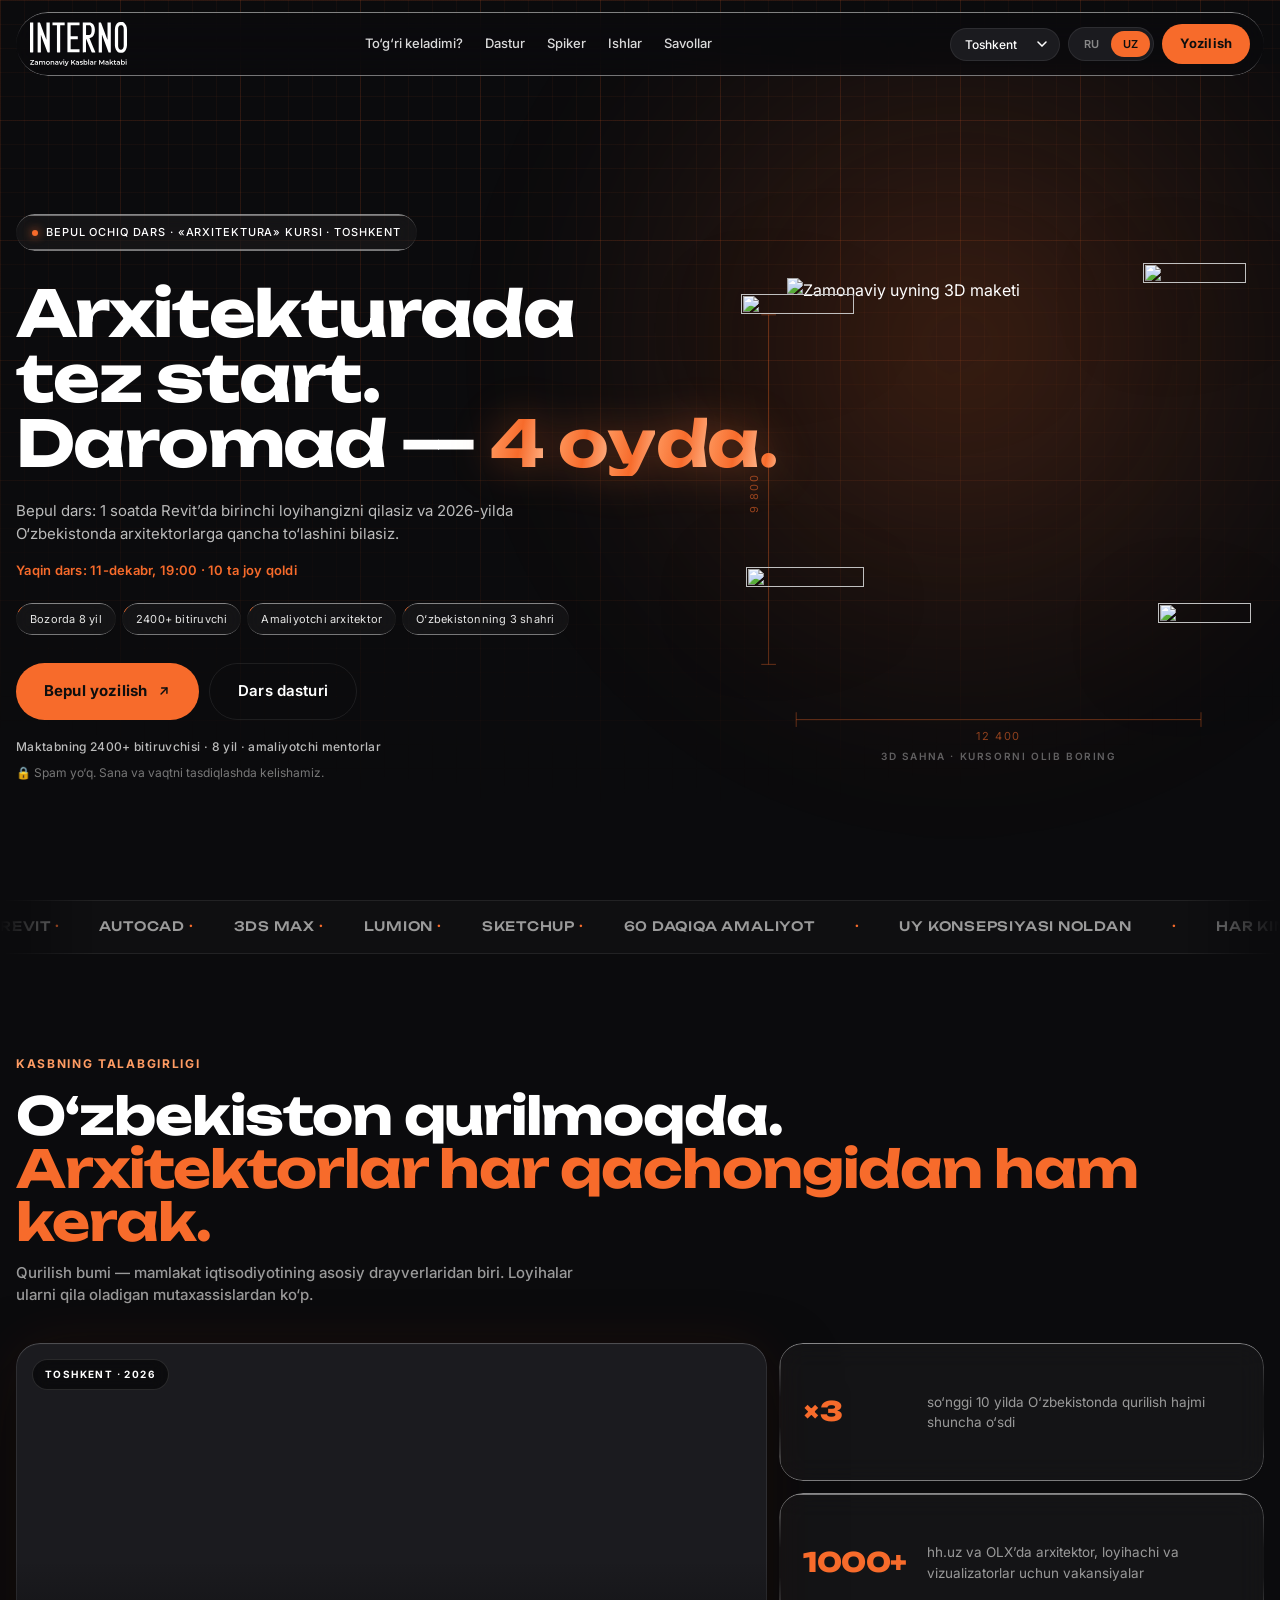
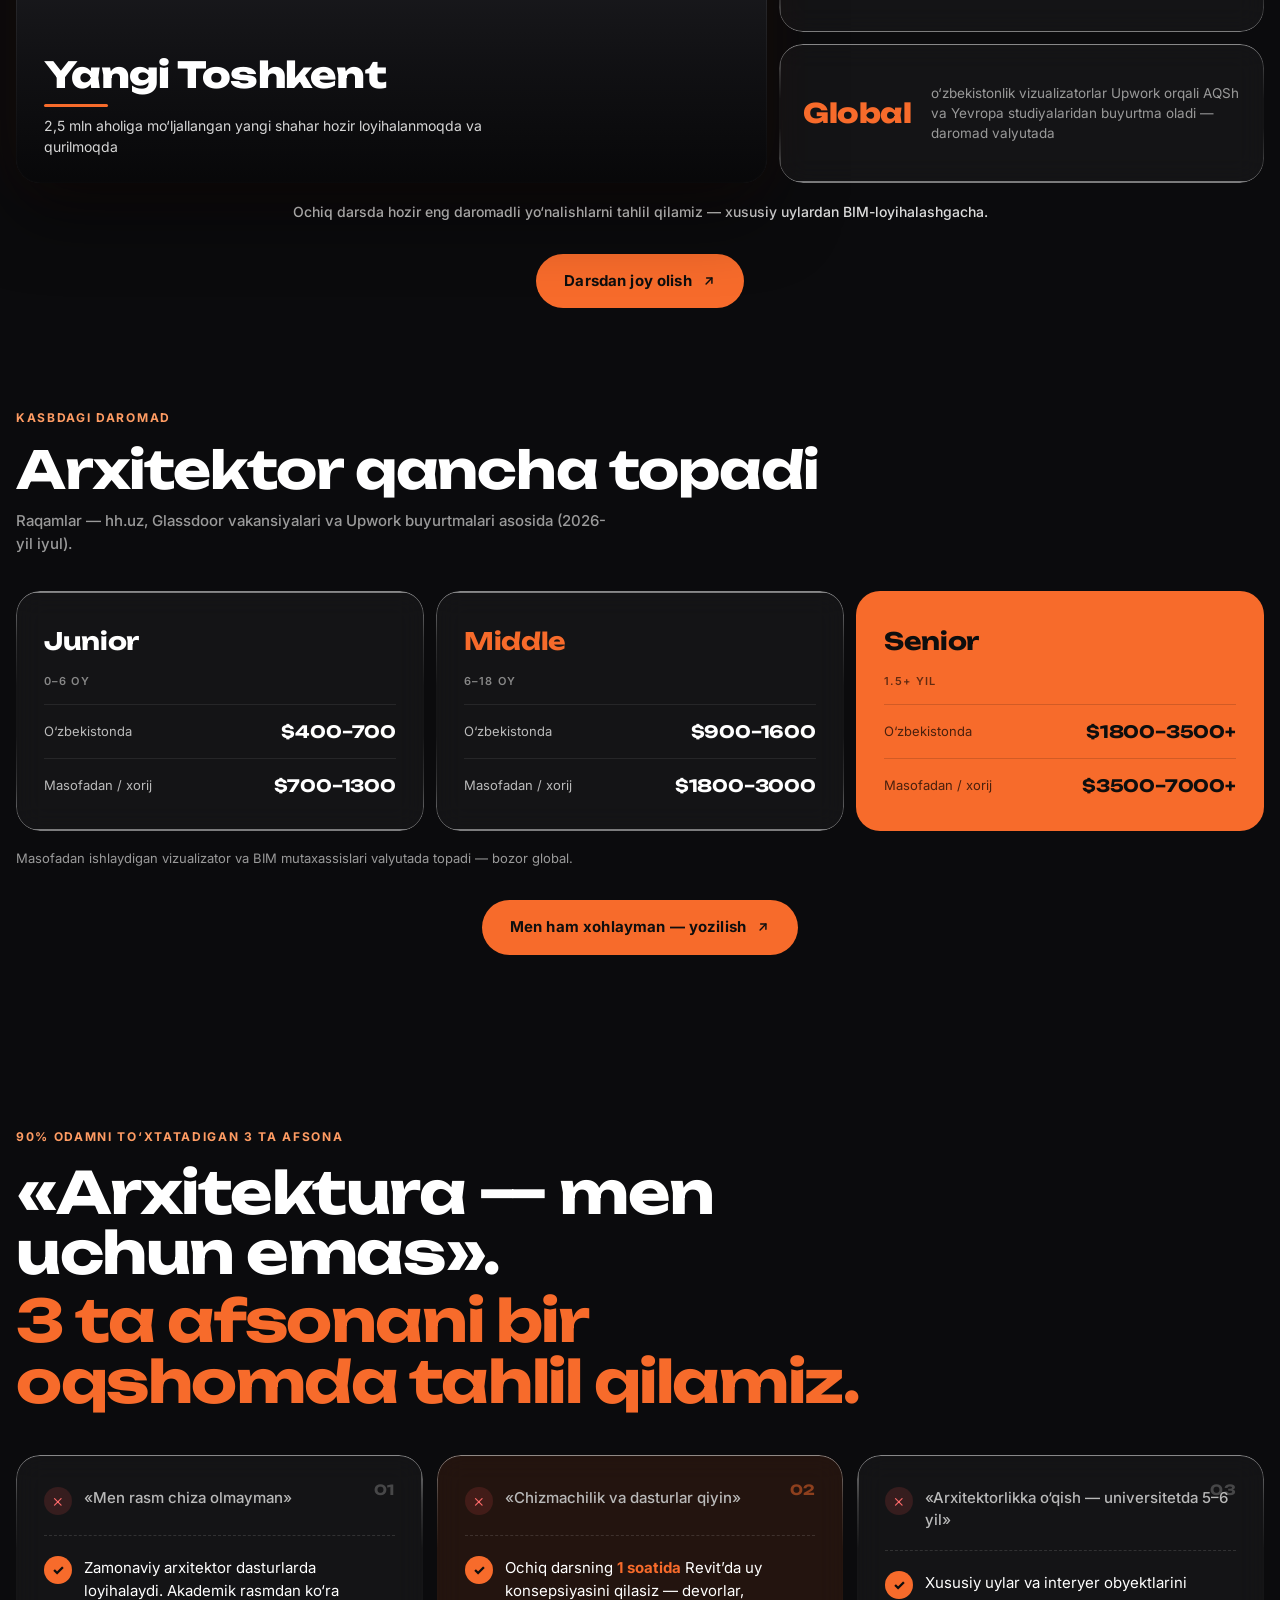
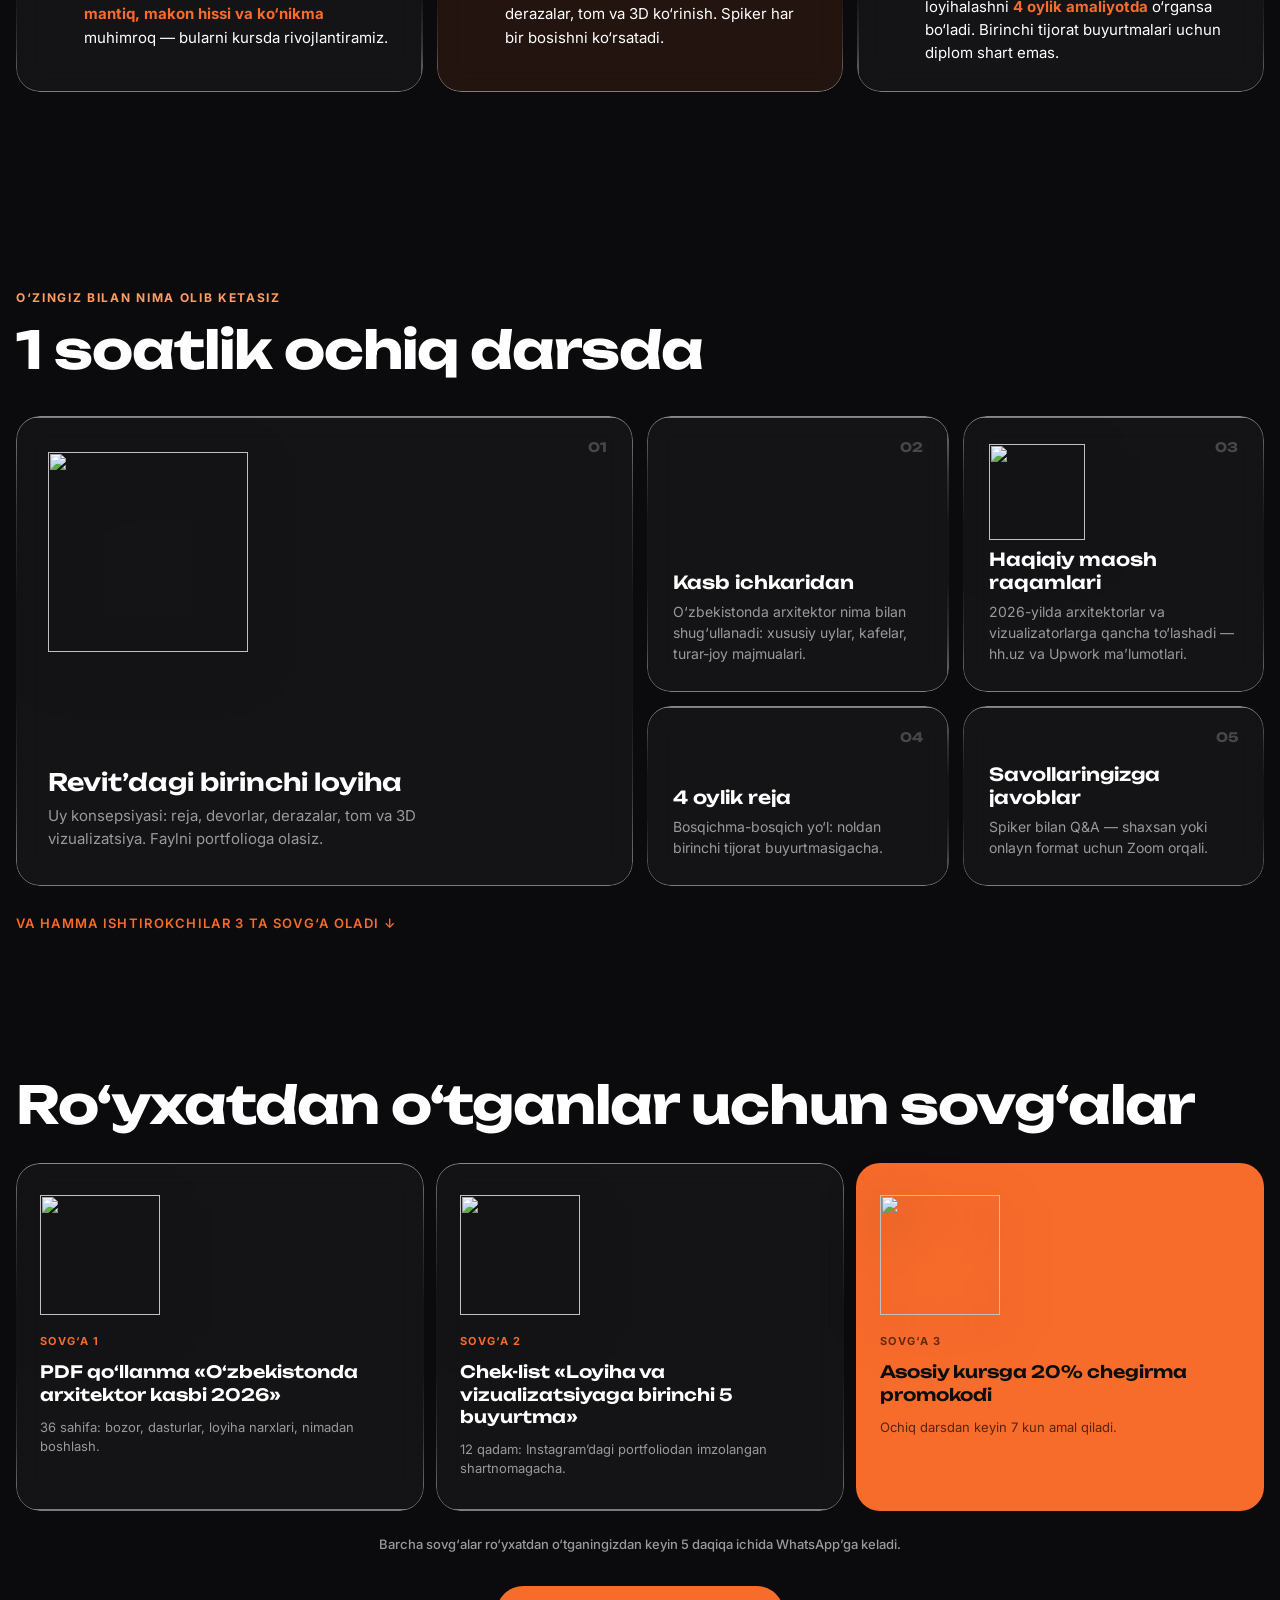
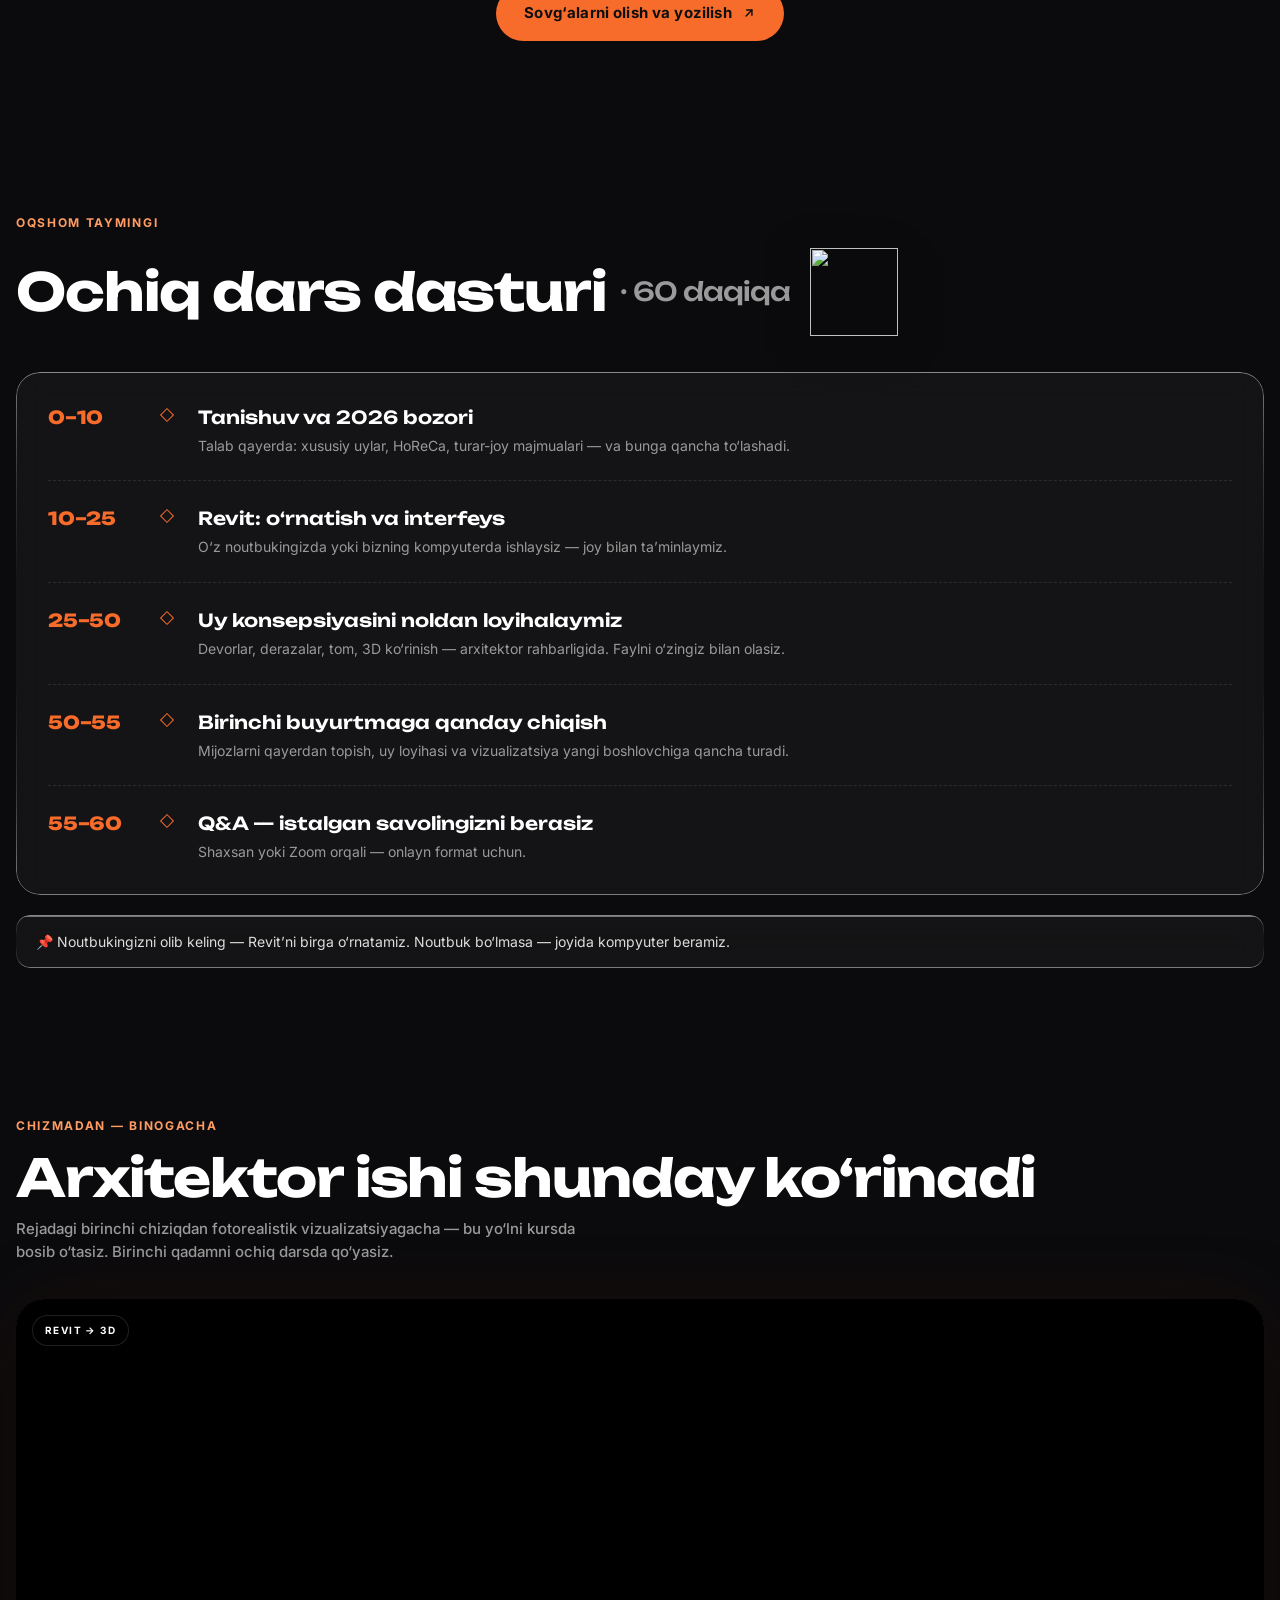
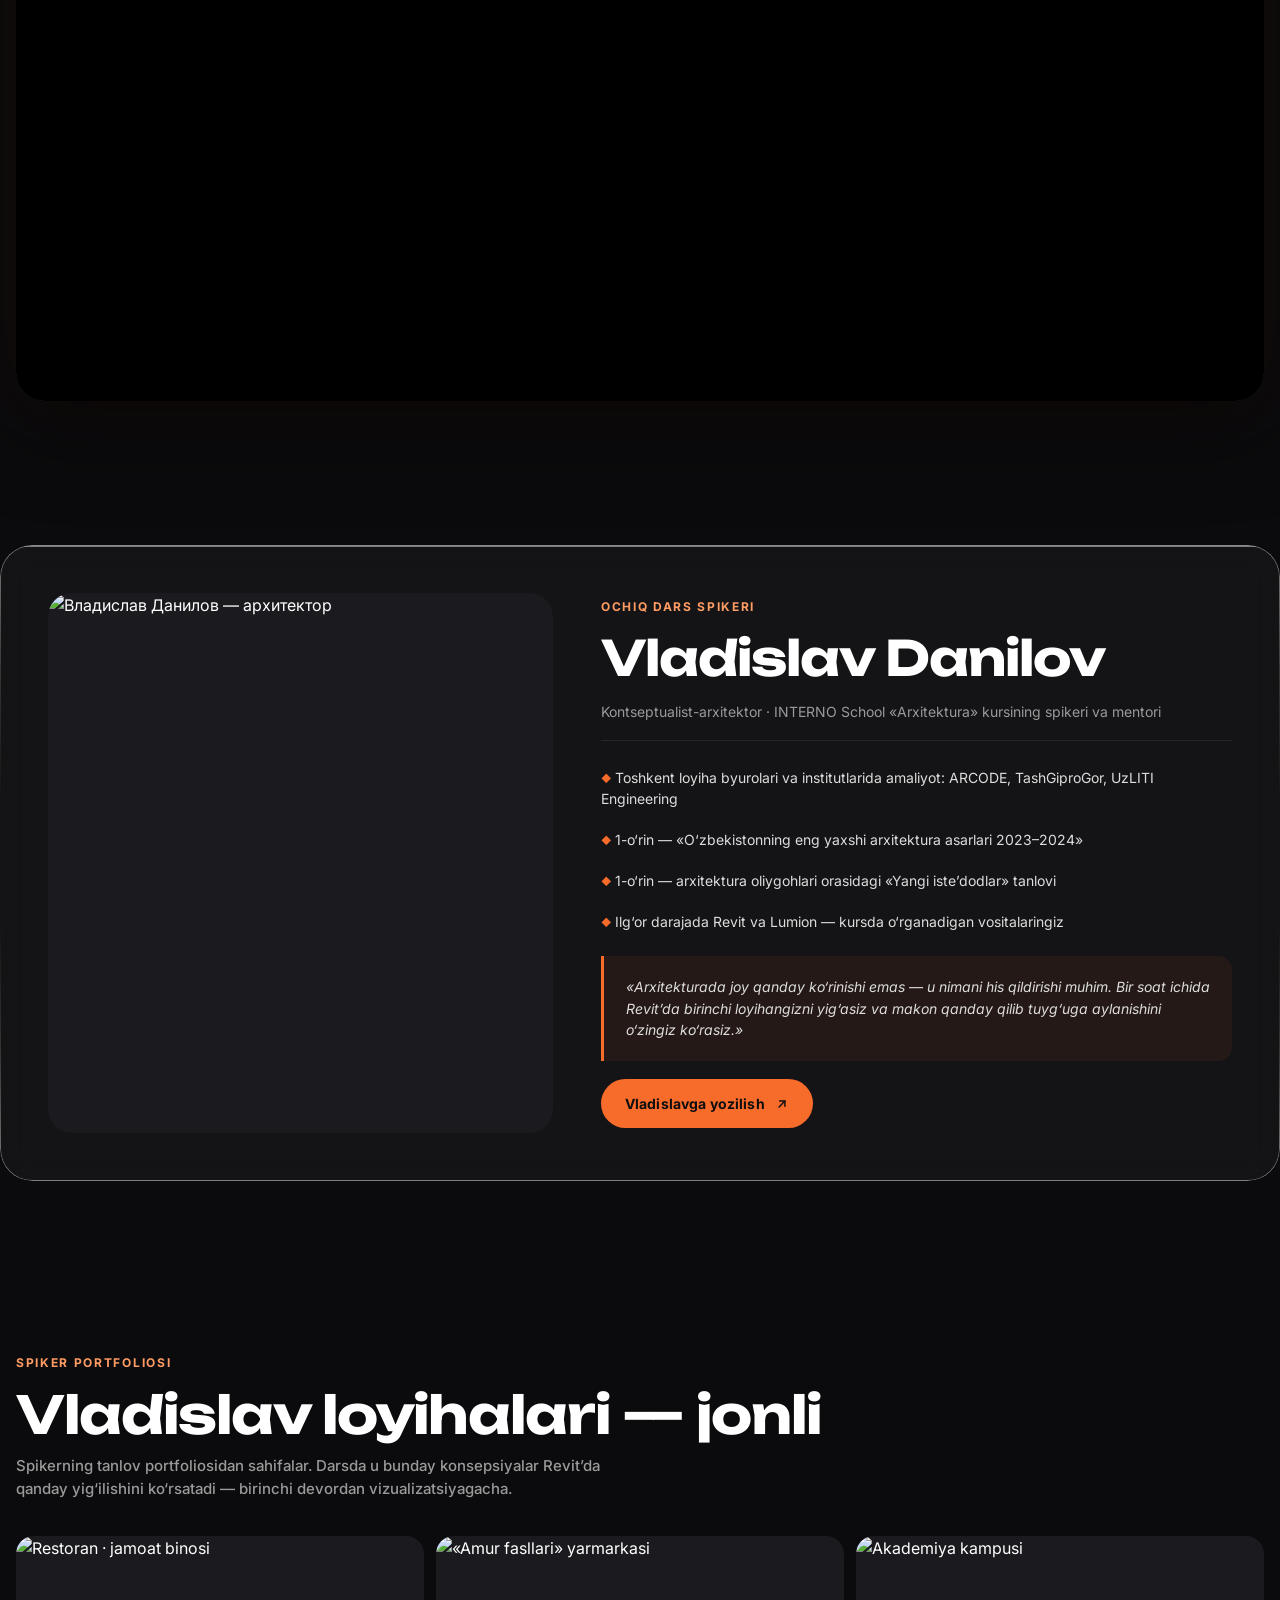
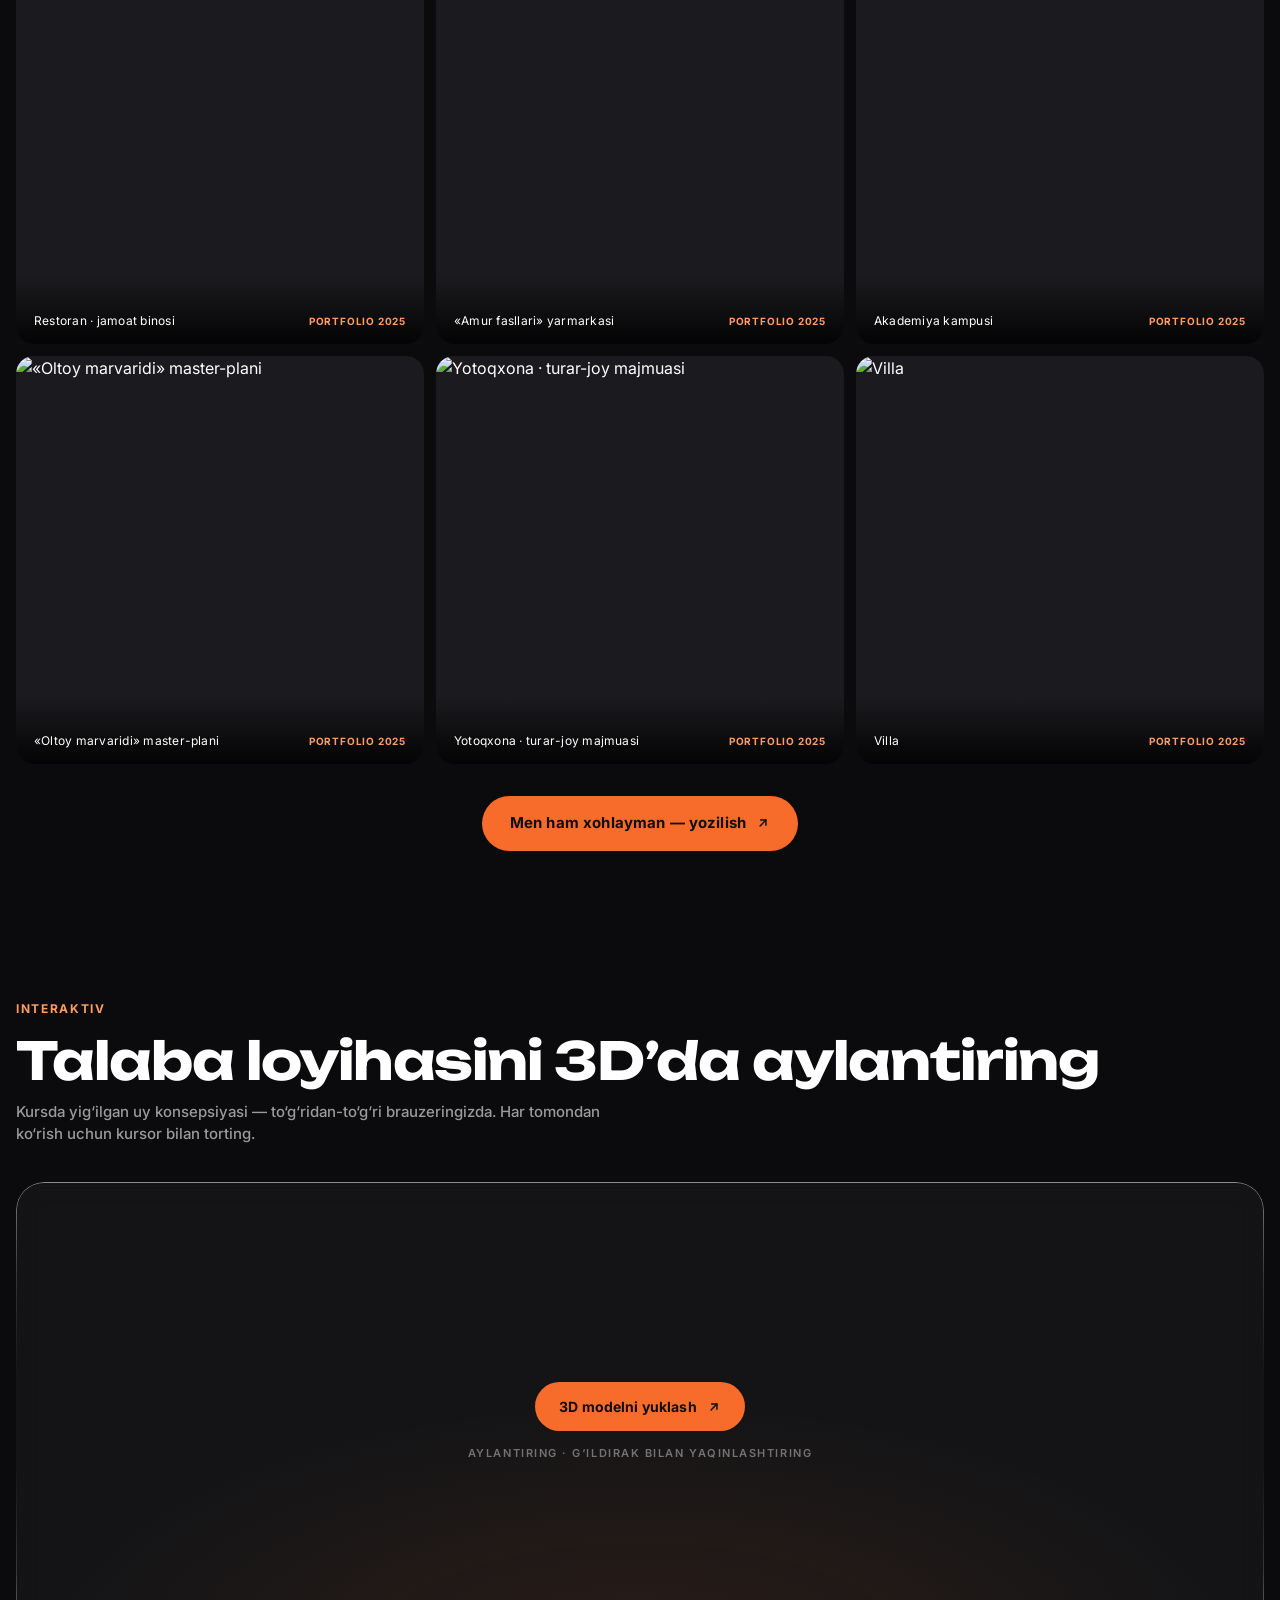
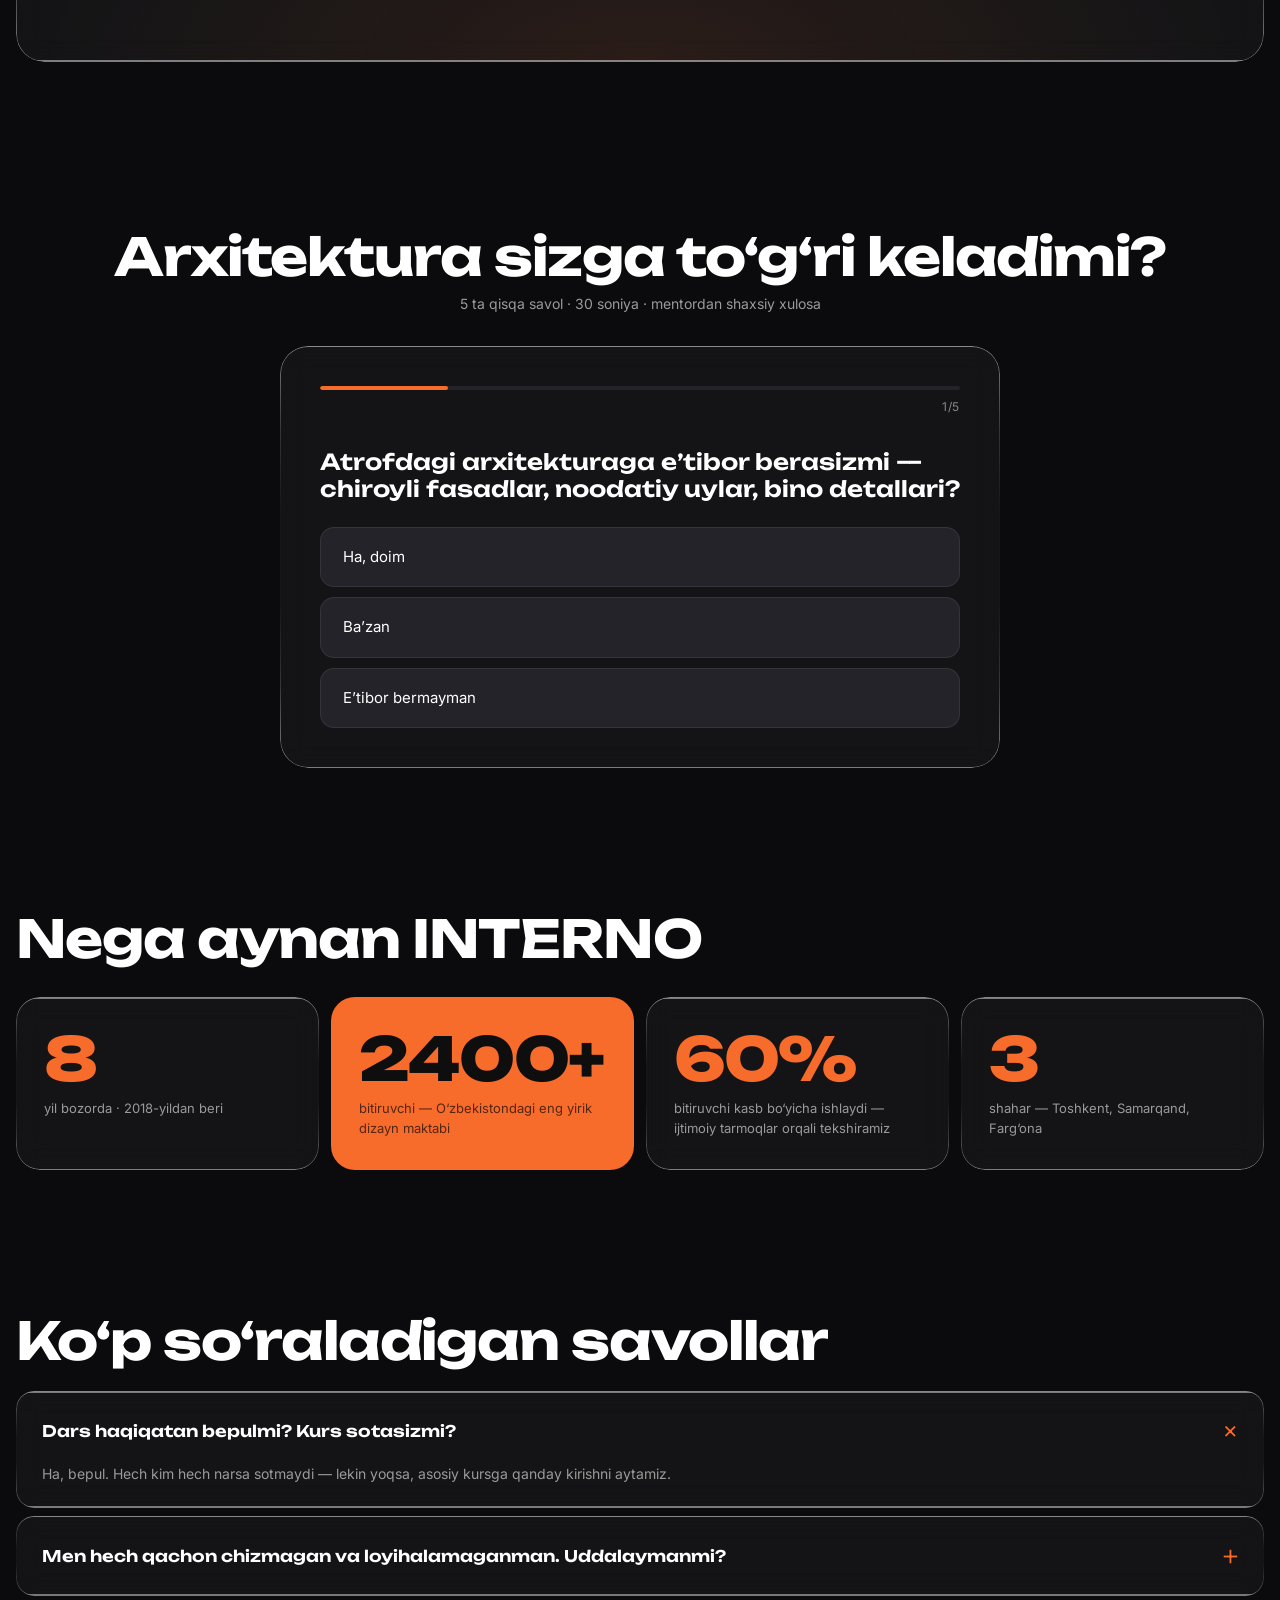
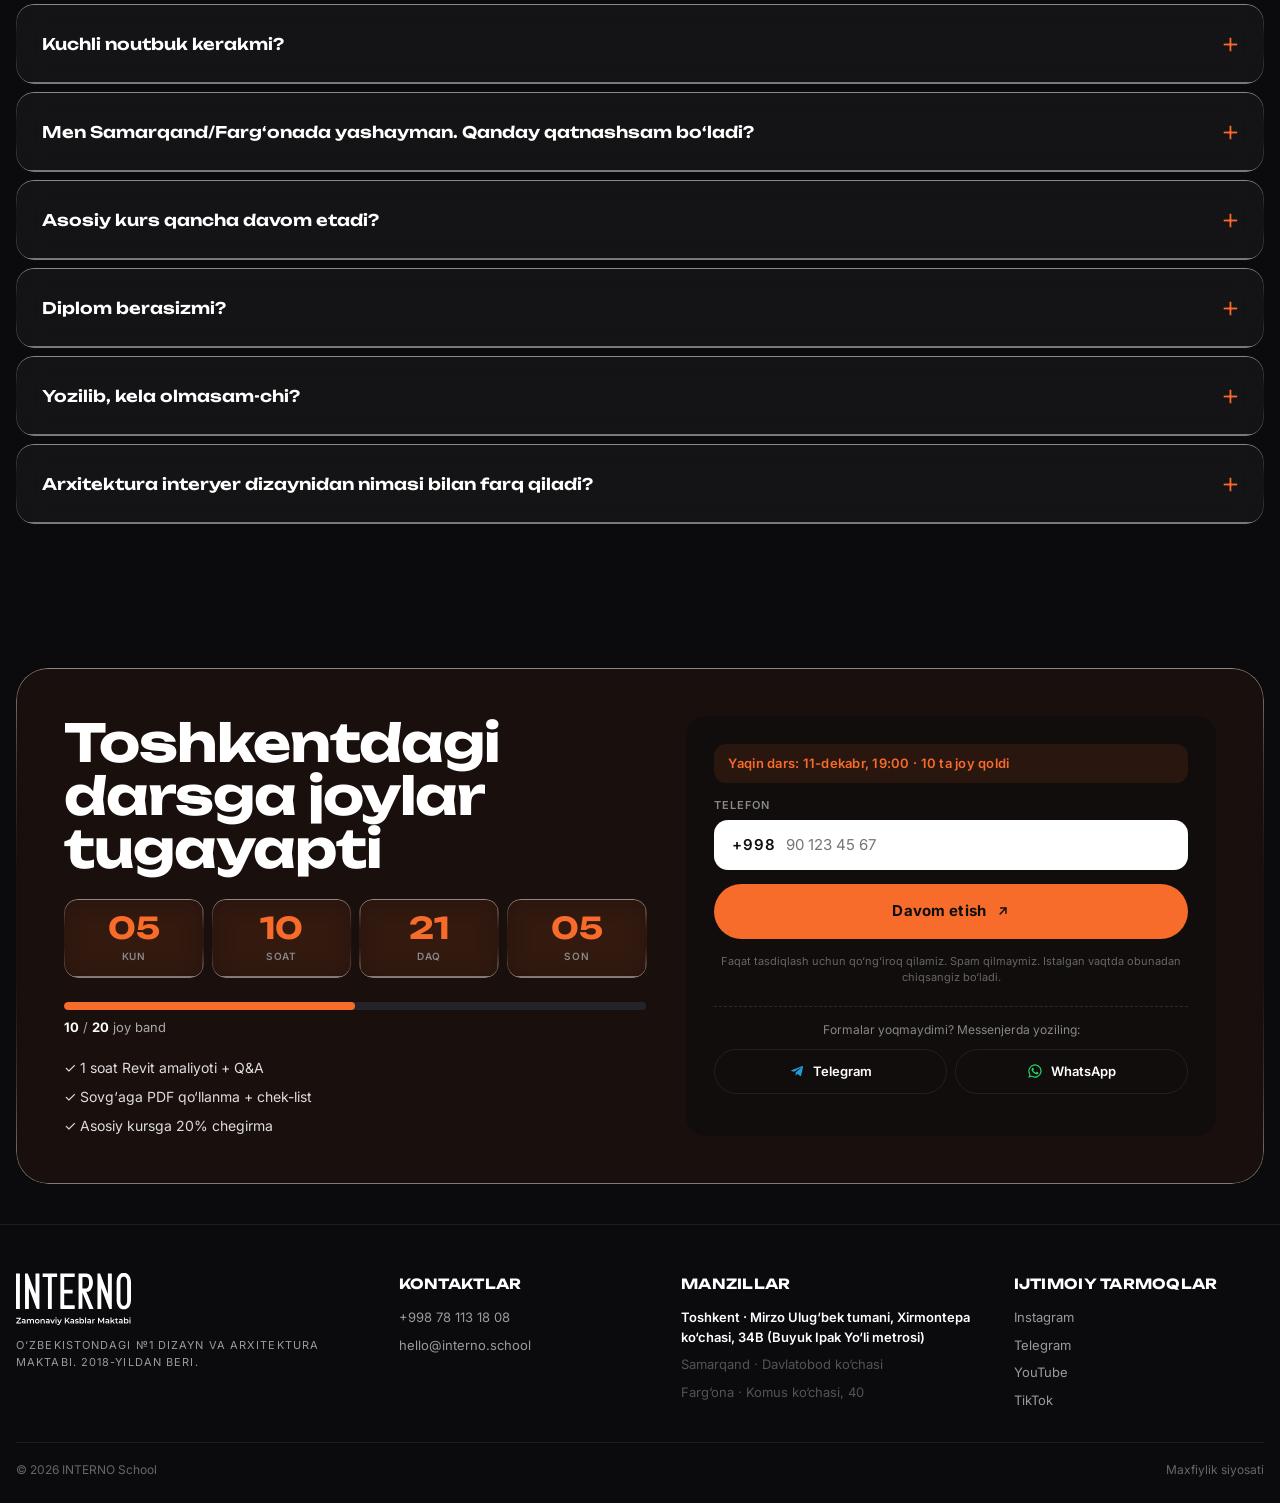
==== commit bd5d7c89: "Мессенджер-кнопки, город в CTA-заголовке, двухшаговая форма - Telegram/WhatsApp-кнопки под основной " ====
--- a/index.html
+++ b/index.html
@@ -207,7 +207,9 @@
     "faq.q7":"Что если я запишусь и не приду?","faq.a7":"Просто напишите нам — перенесём на следующий урок. Без проблем.",
     "faq.q8":"Чем архитектура отличается от дизайна интерьера?","faq.a8":"Архитектор проектирует само здание: планировки, фасады, конструкции. Дизайнер работает с пространством внутри. На уроке разберём обе профессии — поймёте, что ближе вам.",
 
-    "cta.title":"Места на ближайший урок заканчиваются",
+    "cta.title":"Места на урок в <span class=\"city-loc\">Ташкенте</span> заканчиваются",
+    "form.next":"Продолжить",
+    "msg.or":"Не любите формы? Запишитесь в мессенджере:",
     "cd.d":"дней","cd.h":"часов","cd.m":"мин","cd.s":"сек",
     "prog.of":"из","prog.spots":"мест занято",
     "cta.b1":"✓ 1 час практики в Revit + Q&A","cta.b2":"✓ PDF-гайд + чек-лист в подарок","cta.b3":"✓ Скидка 20% на основной курс",
@@ -383,7 +385,9 @@
     "faq.q7":"Yozilib, kela olmasam-chi?","faq.a7":"Shunchaki bizga yozing — keyingi darsga ko‘chiramiz. Hech qanday muammosiz.",
     "faq.q8":"Arxitektura interyer dizaynidan nimasi bilan farq qiladi?","faq.a8":"Arxitektor binoning o‘zini loyihalaydi: rejalar, fasadlar, konstruksiyalar. Dizayner ichki makon bilan ishlaydi. Darsda ikkala kasbni tahlil qilamiz — qaysi biri yaqinligini tushunasiz.",
 
-    "cta.title":"Eng yaqin darsga joylar tugayapti",
+    "cta.title":"<span class=\"city-loc\">Toshkentdagi</span> darsga joylar tugayapti",
+    "form.next":"Davom etish",
+    "msg.or":"Formalar yoqmaydimi? Messenjerda yoziling:",
     "cd.d":"kun","cd.h":"soat","cd.m":"daq","cd.s":"son",
     "prog.of":"/","prog.spots":"joy band",
     "cta.b1":"✓ 1 soat Revit amaliyoti + Q&A","cta.b2":"✓ Sovg‘aga PDF qo‘llanma + chek-list","cta.b3":"✓ Asosiy kursga 20% chegirma",
@@ -413,6 +417,11 @@
 const cityNames = {
   ru: {tsh:"Ташкент",smr:"Самарканд",frg:"Фергана"},
   uz: {tsh:"Toshkent",smr:"Samarqand",frg:"Farg‘ona"},
+};
+// Локативные формы для заголовка CTA: «в Ташкенте» / «Toshkentdagi»
+const cityLoc = {
+  ru: {tsh:"Ташкенте",smr:"Самарканде",frg:"Фергане"},
+  uz: {tsh:"Toshkentdagi",smr:"Samarqanddagi",frg:"Farg‘onadagi"},
 };
 
 // Resolve lang + city synchronously: URL → localStorage → navigator.language → uz.
@@ -491,6 +500,10 @@
   });
   document.querySelectorAll('.city-name').forEach(el=>{
     el.textContent = cityNames[lang][city] || cityNames[lang].tsh;
+  });
+  // Заголовок CTA персонализируется под выбранный город (после innerHTML выше)
+  document.querySelectorAll('.city-loc').forEach(el=>{
+    el.textContent = cityLoc[lang][city] || cityLoc[lang].tsh;
   });
   const sel = document.getElementById('citySelect');
   if(sel){
@@ -1148,7 +1161,7 @@
   <div class="container">
     <div class="cta__inner liquid-glass reveal">
       <div class="cta__left">
-        <h2 class="display sm" data-i18n="cta.title">Места на ближайший урок заканчиваются</h2>
+        <h2 class="display sm" data-i18n="cta.title">Места на урок в <span class="city-loc">Ташкенте</span> заканчиваются</h2>
         <div class="countdown" id="countdown">
           <div class="countdown__cell liquid-glass"><span id="cdDays">00</span><small data-i18n="cd.d">дней</small></div>
           <div class="countdown__cell liquid-glass"><span id="cdHours">00</span><small data-i18n="cd.h">часов</small></div>
@@ -1168,9 +1181,11 @@
         </ul>
       </div>
 
+      <!-- Двухшаговая форма: шаг 1 — только телефон (минимум трения),
+           шаг 2 раскрывается после валидного номера. Частичная заявка
+           (только телефон) сразу уходит в Telegram-уведомление. -->
       <form class="cta__form" id="form">
         <p class="lesson-next lesson-next--form" data-lesson-line></p>
-        <label><span data-i18n="form.name">Имя</span><input type="text" name="name" required placeholder="Aziz" /></label>
         <label><span data-i18n="form.phone">Телефон</span>
           <span class="phone-field">
             <span class="phone-field__prefix">+998</span>
@@ -1178,26 +1193,45 @@
           </span>
           <span class="phone-error" data-i18n="form.phoneError">Введите номер полностью — 9 цифр после +998</span>
         </label>
-        <label><span data-i18n="form.city">Город</span>
-          <select name="city">
-            <option value="tsh">Ташкент</option>
-            <option value="smr">Самарканд</option>
-            <option value="frg">Фергана</option>
-          </select>
-        </label>
-        <label><span data-i18n="form.lang">Язык</span>
-          <select name="lang">
-            <option value="ru" data-i18n="form.opt1">Русский</option>
-            <option value="uz" data-i18n="form.opt2">Узбекский</option>
-          </select>
-        </label>
+        <button type="button" class="btn btn--primary btn--lg btn--block form-next" data-form-next>
+          <span data-i18n="form.next">Продолжить</span> <span class="arrow"></span>
+        </button>
+        <div class="form-step2">
+          <label><span data-i18n="form.name">Имя</span><input type="text" name="name" required placeholder="Aziz" /></label>
+          <label><span data-i18n="form.city">Город</span>
+            <select name="city">
+              <option value="tsh">Ташкент</option>
+              <option value="smr">Самарканд</option>
+              <option value="frg">Фергана</option>
+            </select>
+          </label>
+          <label><span data-i18n="form.lang">Язык</span>
+            <select name="lang">
+              <option value="ru" data-i18n="form.opt1">Русский</option>
+              <option value="uz" data-i18n="form.opt2">Узбекский</option>
+            </select>
+          </label>
+          <label class="cta__check">
+            <input type="checkbox" required />
+            <span data-i18n="form.consent">Согласен на обработку персональных данных</span>
+          </label>
+          <button type="submit" class="btn btn--primary btn--lg btn--block"><span data-i18n="form.submit">Записаться на урок</span> <span class="arrow"></span></button>
+        </div>
         <input type="hidden" name="utm_source" /><input type="hidden" name="utm_medium" /><input type="hidden" name="utm_campaign" /><input type="hidden" name="utm_content" /><input type="hidden" name="utm_term" />
-        <label class="cta__check">
-          <input type="checkbox" required />
-          <span data-i18n="form.consent">Согласен на обработку персональных данных</span>
-        </label>
-        <button type="submit" class="btn btn--primary btn--lg btn--block"><span data-i18n="form.submit">Записаться на урок</span> <span class="arrow"></span></button>
         <p class="cta__small" data-i18n="form.policy">Звоним только для подтверждения. Не спамим. Можно отписаться в любой момент.</p>
+        <div class="msg-alt">
+          <span class="msg-alt__lbl" data-i18n="msg.or">Не любите формы? Запишитесь в мессенджере:</span>
+          <div class="msg-alt__btns">
+            <a class="msg-btn msg-btn--tg" href="https://t.me/internoschool" target="_blank" rel="noopener" data-msg="telegram">
+              <svg viewBox="0 0 24 24" fill="currentColor" width="16" height="16" aria-hidden="true"><path d="M9.78 18.65l.28-4.23 7.68-6.92c.34-.31-.07-.46-.52-.19L7.74 13.3 3.64 12c-.88-.25-.89-.86.2-1.3l15.97-6.16c.73-.33 1.43.18 1.15 1.3l-2.72 12.81c-.19.91-.74 1.13-1.5.71L12.6 16.3l-1.99 1.93c-.23.23-.42.42-.83.42z"/></svg>
+              Telegram
+            </a>
+            <a class="msg-btn msg-btn--wa" href="https://wa.me/998781131808" target="_blank" rel="noopener" data-msg="whatsapp" data-wa>
+              <svg viewBox="0 0 24 24" fill="currentColor" width="16" height="16" aria-hidden="true"><path d="M12 2a10 10 0 0 0-8.6 15.1L2 22l5-1.3A10 10 0 1 0 12 2zm0 18.2c-1.5 0-3-.4-4.3-1.2l-.3-.2-3 .8.8-2.9-.2-.3A8.2 8.2 0 1 1 12 20.2zm4.6-6.1c-.3-.1-1.5-.7-1.7-.8-.2-.1-.4-.1-.6.1-.2.3-.7.8-.8 1-.1.2-.3.2-.6.1-.3-.1-1.1-.4-2-1.2-.8-.7-1.3-1.5-1.4-1.8-.1-.3 0-.4.1-.5l.4-.5c.1-.2.2-.3.3-.5.1-.2 0-.4 0-.5l-.8-1.9c-.2-.5-.4-.4-.6-.4h-.5c-.2 0-.5.1-.7.3-.2.3-.9.9-.9 2.2 0 1.3.9 2.5 1 2.7.1.2 1.8 2.8 4.4 3.9.6.3 1.1.4 1.5.5.6.2 1.2.2 1.6.1.5-.1 1.5-.6 1.7-1.2.2-.6.2-1.1.1-1.2-.1-.1-.2-.2-.5-.3z"/></svg>
+              WhatsApp
+            </a>
+          </div>
+        </div>
       </form>
     </div>
   </div>
@@ -1290,6 +1324,19 @@
         <span class="arrow"></span>
       </button>
       <p class="modal__small" data-i18n="form.policy">Звоним только для подтверждения. Не спамим.</p>
+      <div class="msg-alt msg-alt--modal">
+        <span class="msg-alt__lbl" data-i18n="msg.or">Не любите формы? Запишитесь в мессенджере:</span>
+        <div class="msg-alt__btns">
+          <a class="msg-btn msg-btn--tg" href="https://t.me/internoschool" target="_blank" rel="noopener" data-msg="telegram">
+            <svg viewBox="0 0 24 24" fill="currentColor" width="16" height="16" aria-hidden="true"><path d="M9.78 18.65l.28-4.23 7.68-6.92c.34-.31-.07-.46-.52-.19L7.74 13.3 3.64 12c-.88-.25-.89-.86.2-1.3l15.97-6.16c.73-.33 1.43.18 1.15 1.3l-2.72 12.81c-.19.91-.74 1.13-1.5.71L12.6 16.3l-1.99 1.93c-.23.23-.42.42-.83.42z"/></svg>
+            Telegram
+          </a>
+          <a class="msg-btn msg-btn--wa" href="https://wa.me/998781131808" target="_blank" rel="noopener" data-msg="whatsapp" data-wa>
+            <svg viewBox="0 0 24 24" fill="currentColor" width="16" height="16" aria-hidden="true"><path d="M12 2a10 10 0 0 0-8.6 15.1L2 22l5-1.3A10 10 0 1 0 12 2zm0 18.2c-1.5 0-3-.4-4.3-1.2l-.3-.2-3 .8.8-2.9-.2-.3A8.2 8.2 0 1 1 12 20.2zm4.6-6.1c-.3-.1-1.5-.7-1.7-.8-.2-.1-.4-.1-.6.1-.2.3-.7.8-.8 1-.1.2-.3.2-.6.1-.3-.1-1.1-.4-2-1.2-.8-.7-1.3-1.5-1.4-1.8-.1-.3 0-.4.1-.5l.4-.5c.1-.2.2-.3.3-.5.1-.2 0-.4 0-.5l-.8-1.9c-.2-.5-.4-.4-.6-.4h-.5c-.2 0-.5.1-.7.3-.2.3-.9.9-.9 2.2 0 1.3.9 2.5 1 2.7.1.2 1.8 2.8 4.4 3.9.6.3 1.1.4 1.5.5.6.2 1.2.2 1.6.1.5-.1 1.5-.6 1.7-1.2.2-.6.2-1.1.1-1.2-.1-.1-.2-.2-.5-.3z"/></svg>
+            WhatsApp
+          </a>
+        </div>
+      </div>
     </form>
   </div>
 </div>
--- a/styles.css
+++ b/styles.css
@@ -755,6 +755,34 @@
 .cta__check input{margin-top:2px;width:auto;padding:0;background:transparent}
 .cta__small{font-size:11px;color:#666;text-align:center}
 
+/* ===== TWO-STEP FORM =====
+   Шаг 2 (имя, город, язык, согласие, submit) раскрывается после
+   валидного телефона; display:contents сохраняет flex-gap родителя. */
+.form-step2{display:none}
+.form-step2.is-open{display:contents}
+form.step2-open .form-next{display:none}
+
+/* ===== MESSENGER ALT (Telegram / WhatsApp) ===== */
+.msg-alt{
+  margin-top:6px;padding-top:14px;border-top:1px dashed rgba(255,255,255,.12);
+  display:flex;flex-direction:column;gap:10px;
+}
+.msg-alt__lbl{font-size:12px;color:#888;text-align:center}
+.msg-alt__btns{display:flex;gap:8px}
+.msg-btn{
+  flex:1;display:inline-flex;align-items:center;justify-content:center;gap:8px;
+  padding:12px 16px;border-radius:999px;
+  font-weight:600;font-size:13px;
+  background:transparent;border:1.5px solid var(--line);color:var(--paper);
+  transition:background .2s,border-color .2s,color .2s,transform .2s;
+}
+.msg-btn svg{flex-shrink:0}
+.msg-btn--tg:hover{background:#229ED9;border-color:#229ED9;color:#fff;transform:translateY(-1px)}
+.msg-btn--wa:hover{background:#25D366;border-color:#25D366;color:#0b3d24;transform:translateY(-1px)}
+.msg-btn--tg svg{color:#229ED9}
+.msg-btn--wa svg{color:#25D366}
+.msg-btn:hover svg{color:currentColor}
+
 /* ===== FOOTER ===== */
 .footer{padding:48px 0 24px;border-top:1px solid var(--line)}
 .footer .container{max-width:1280px}
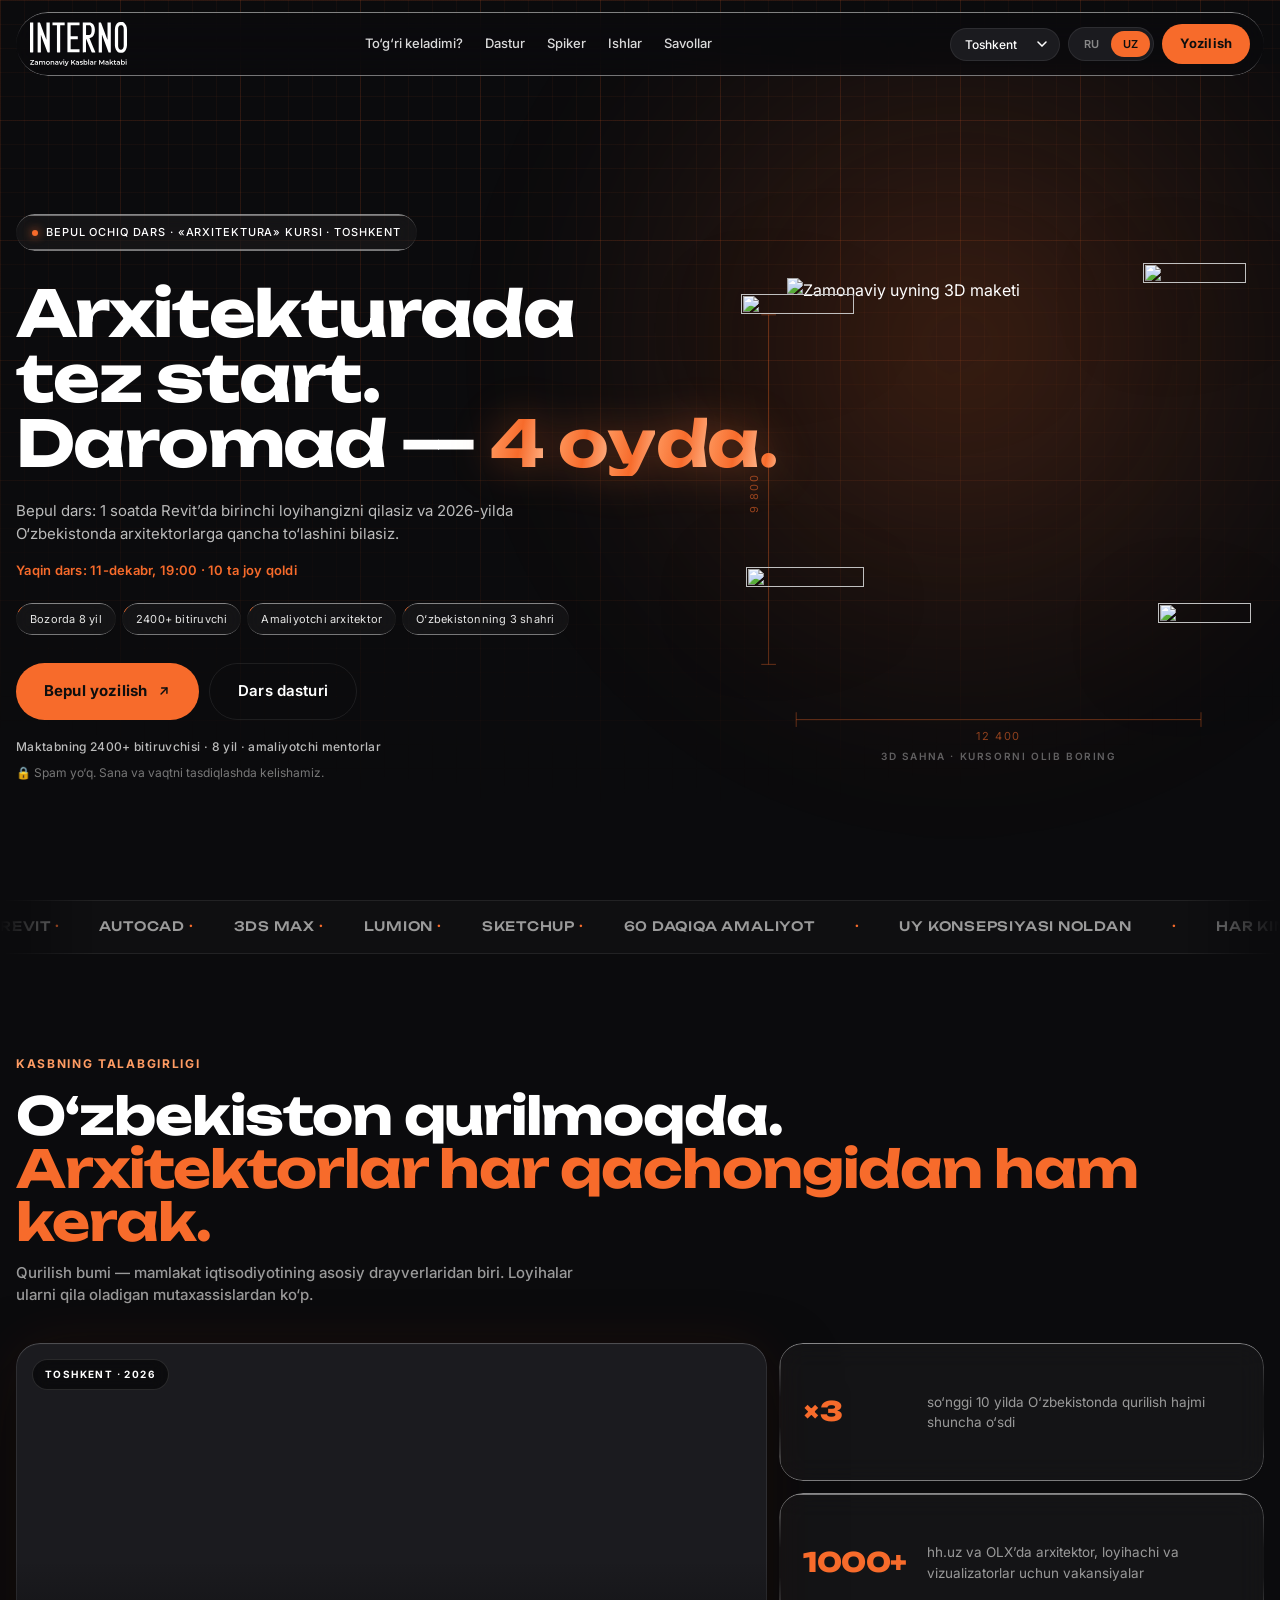
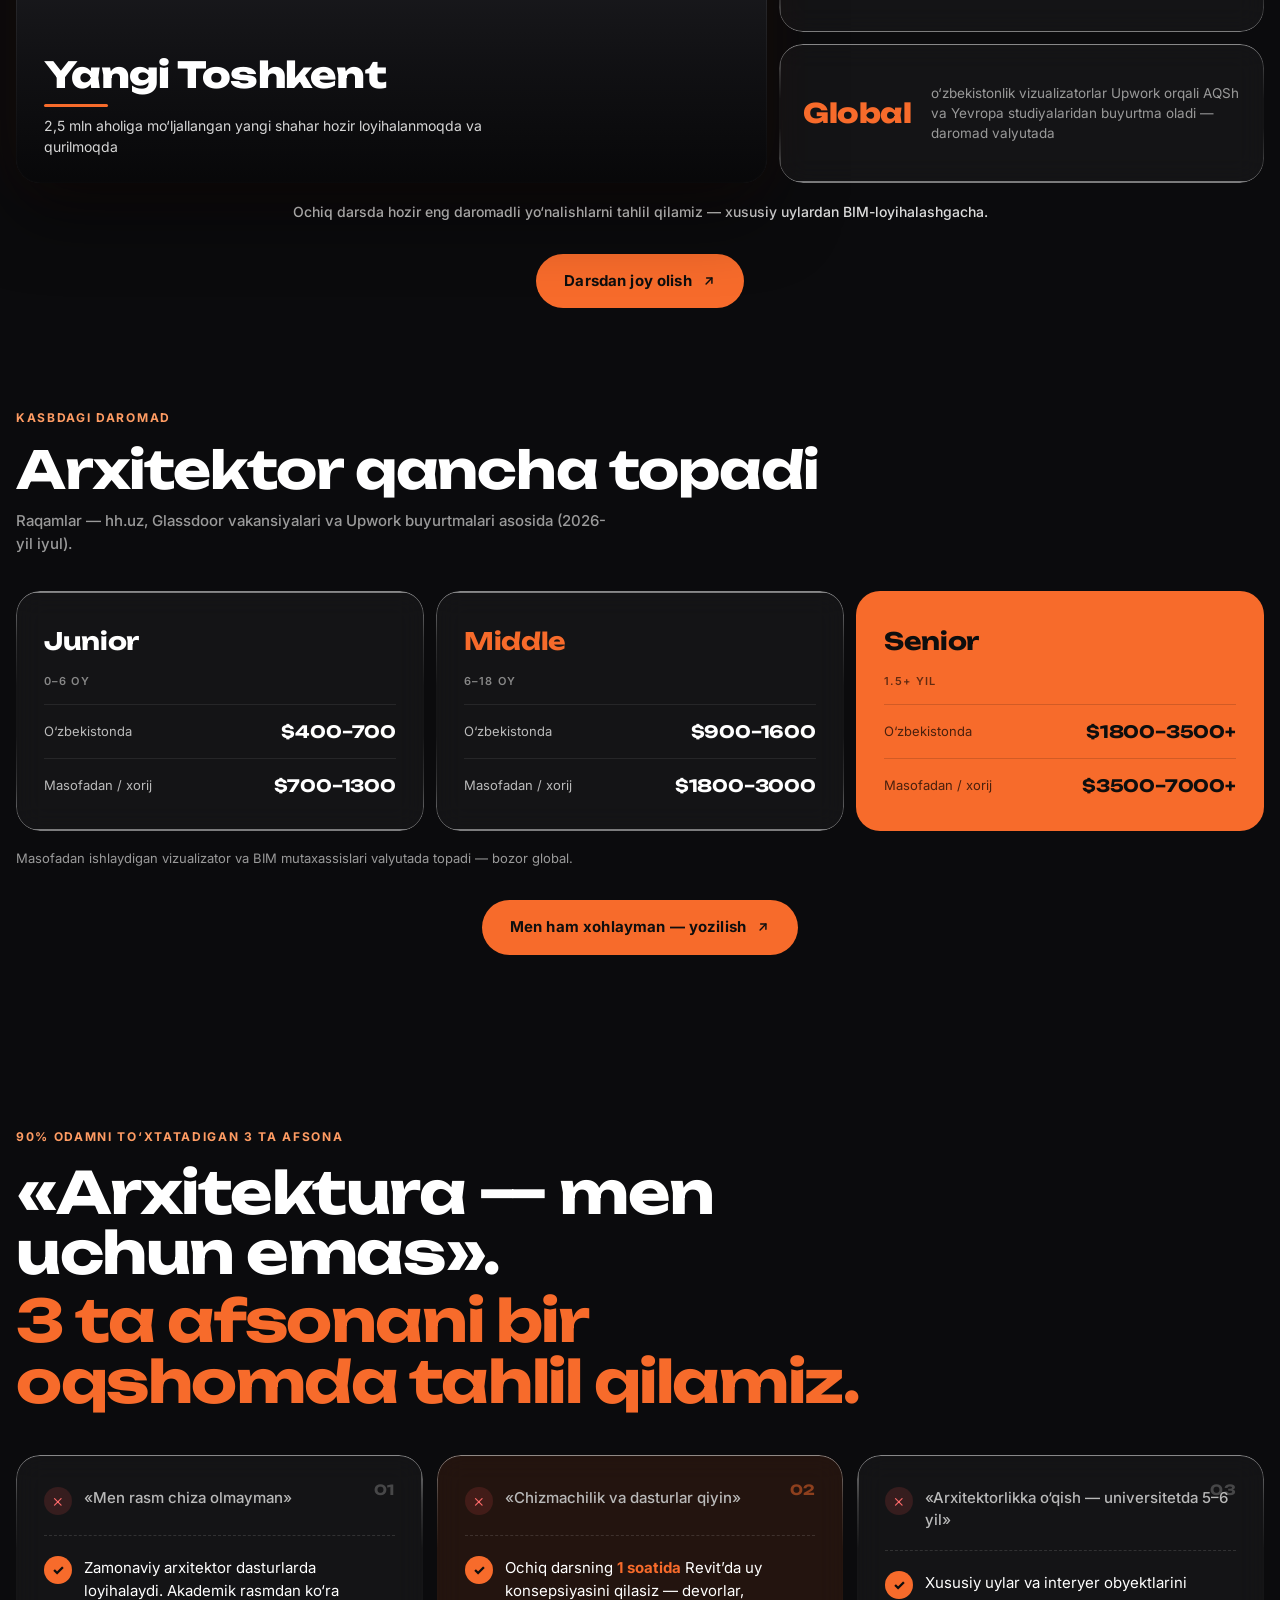
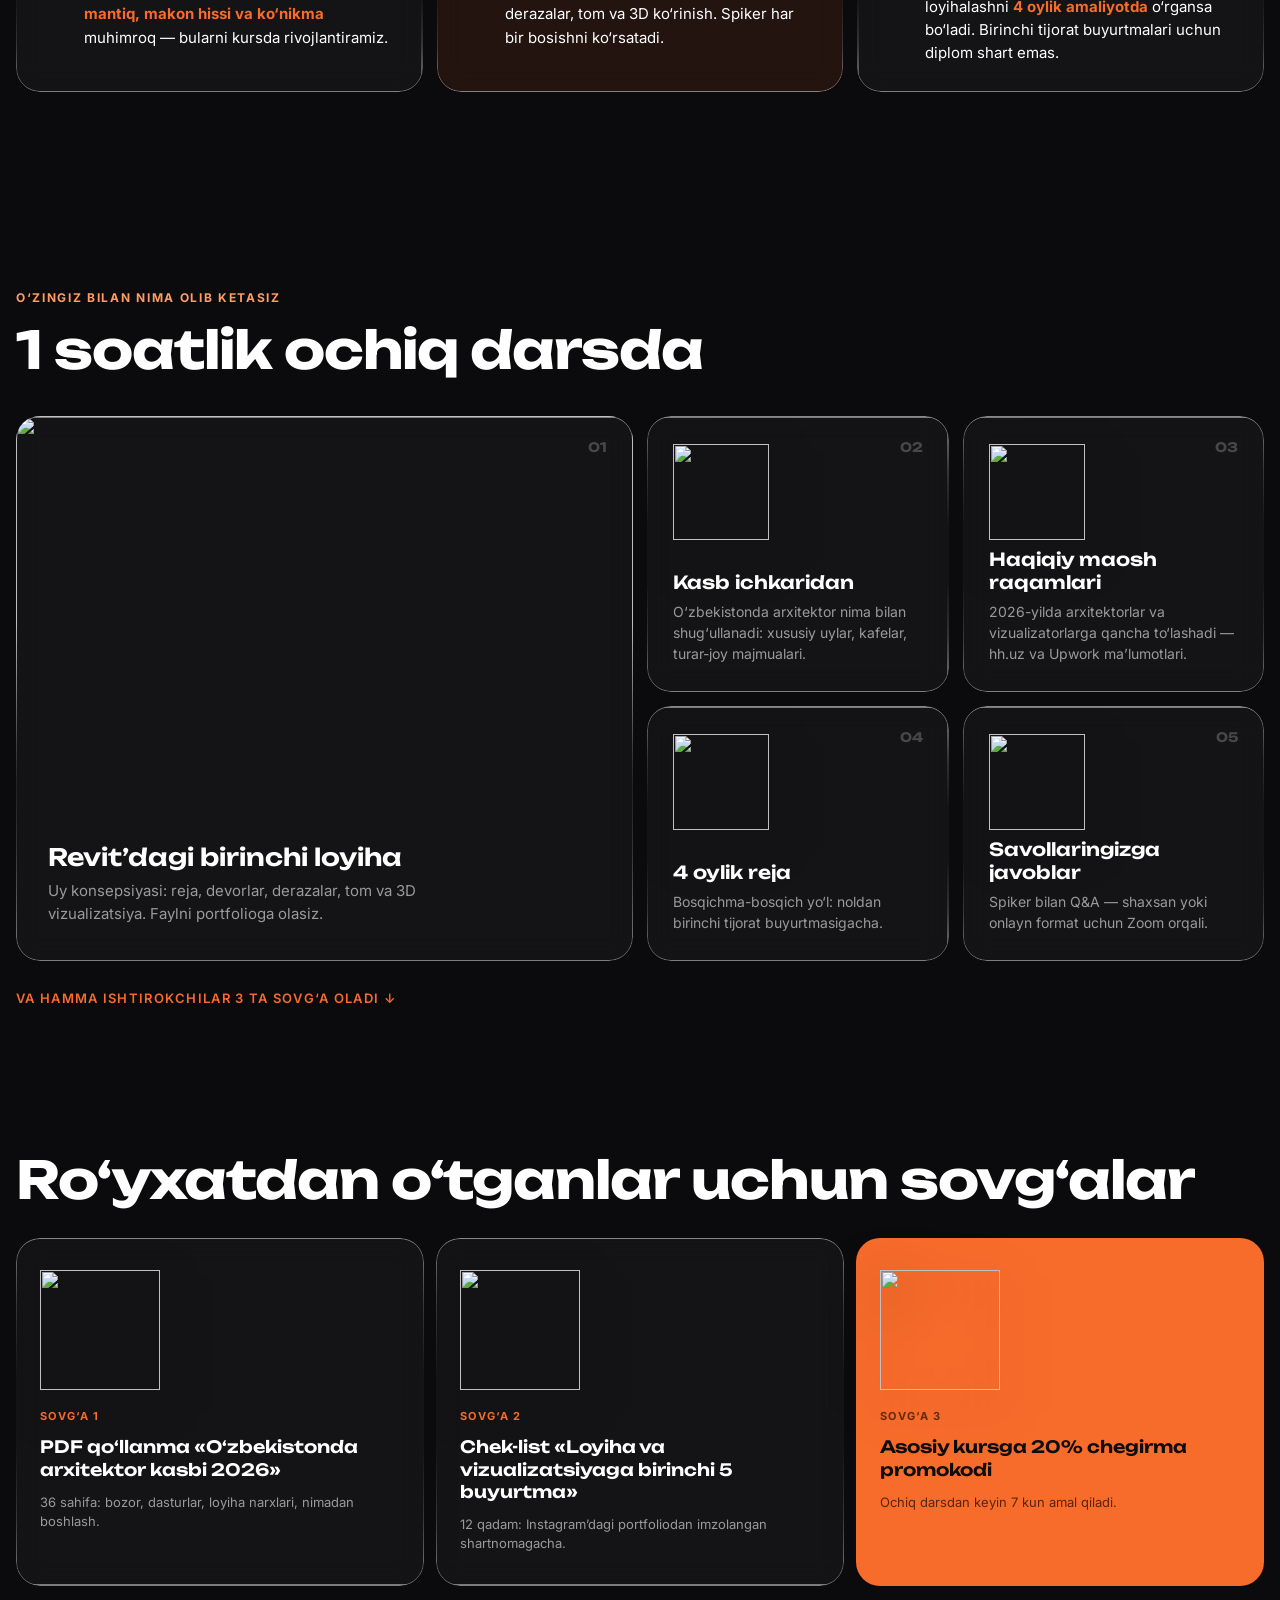
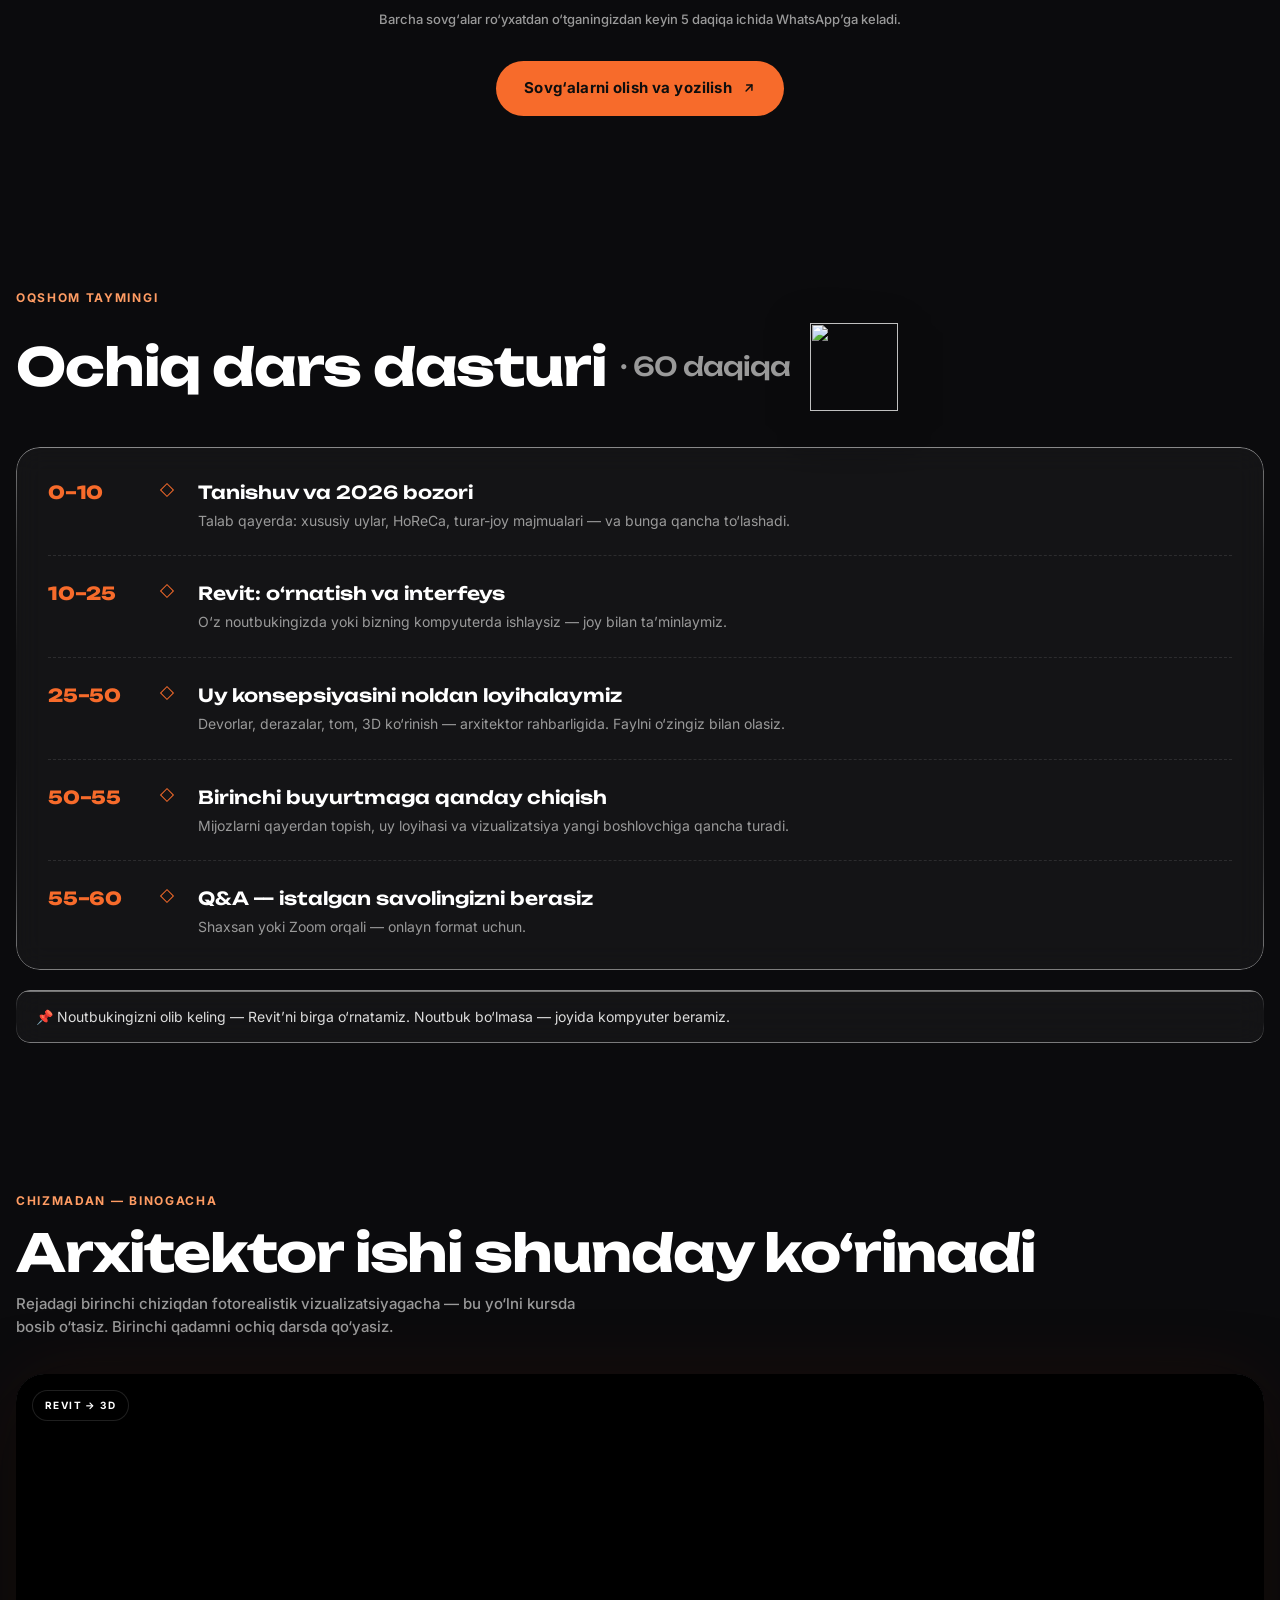
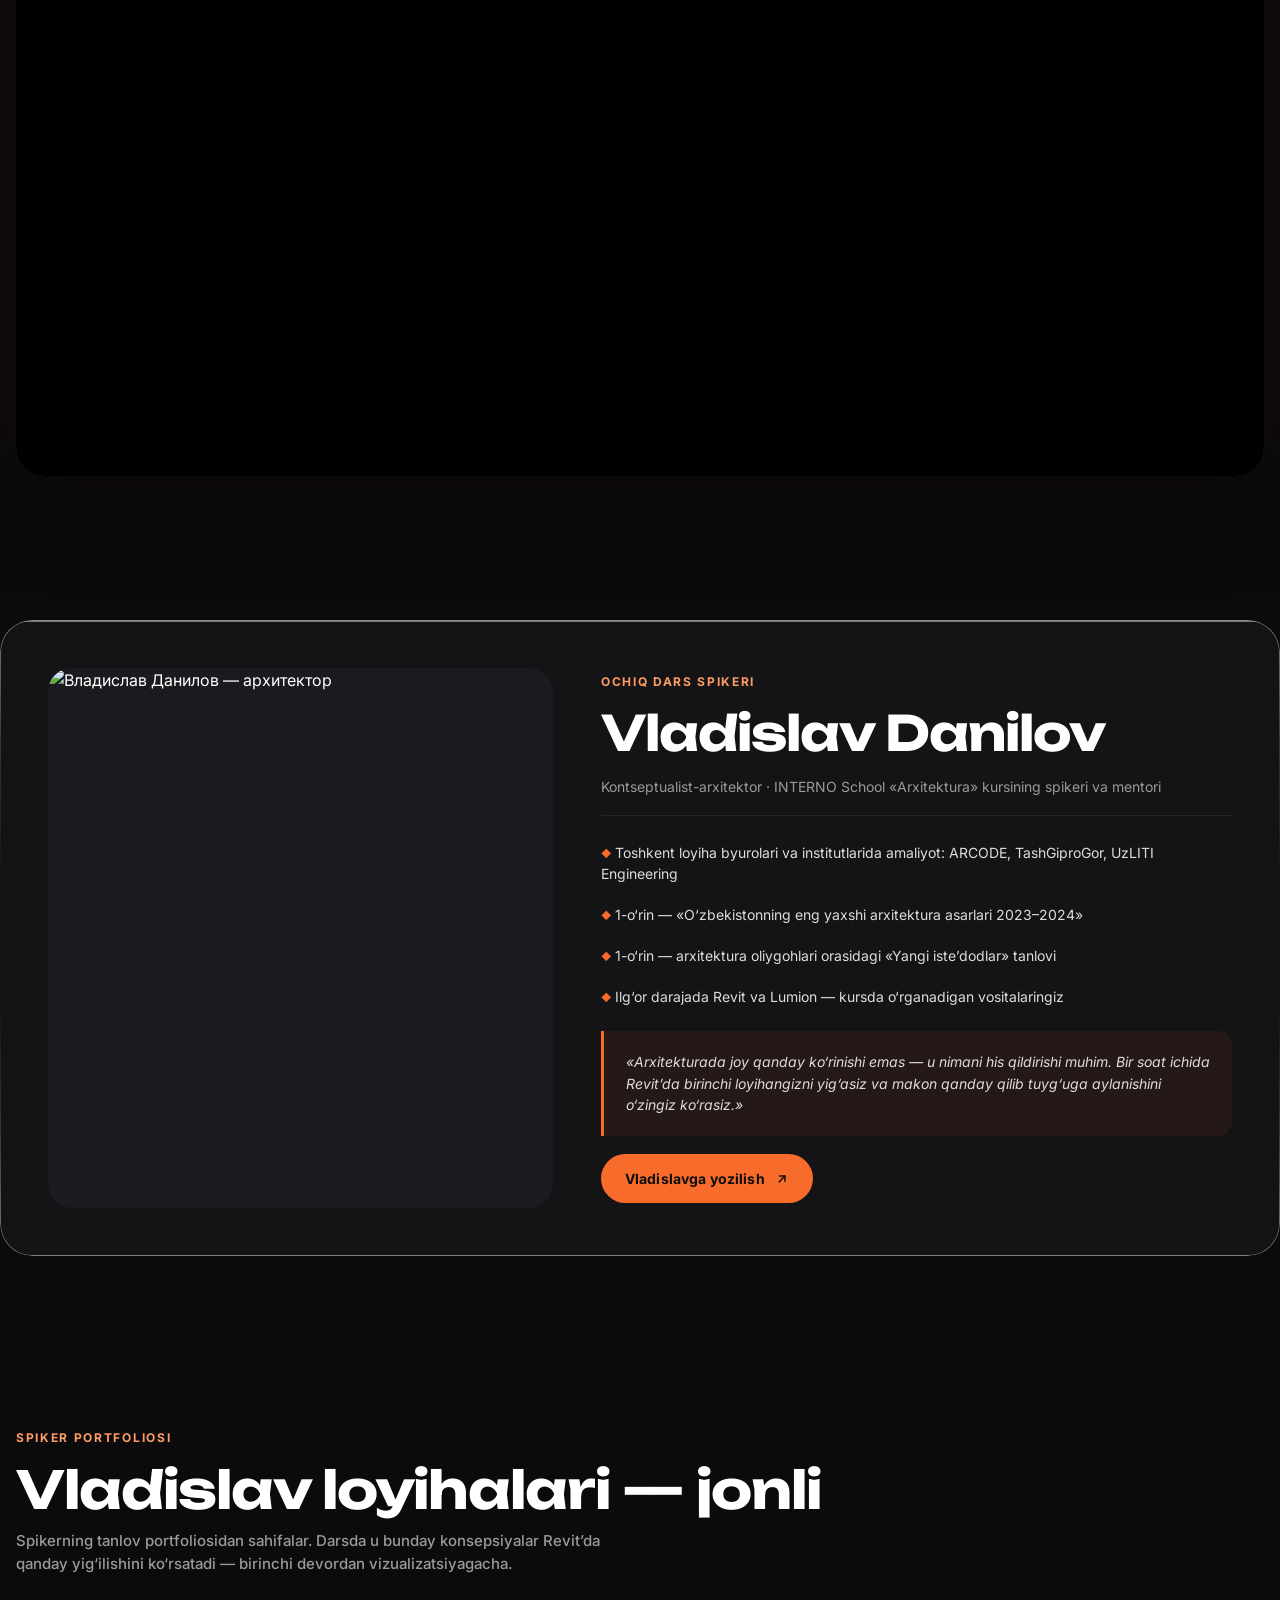
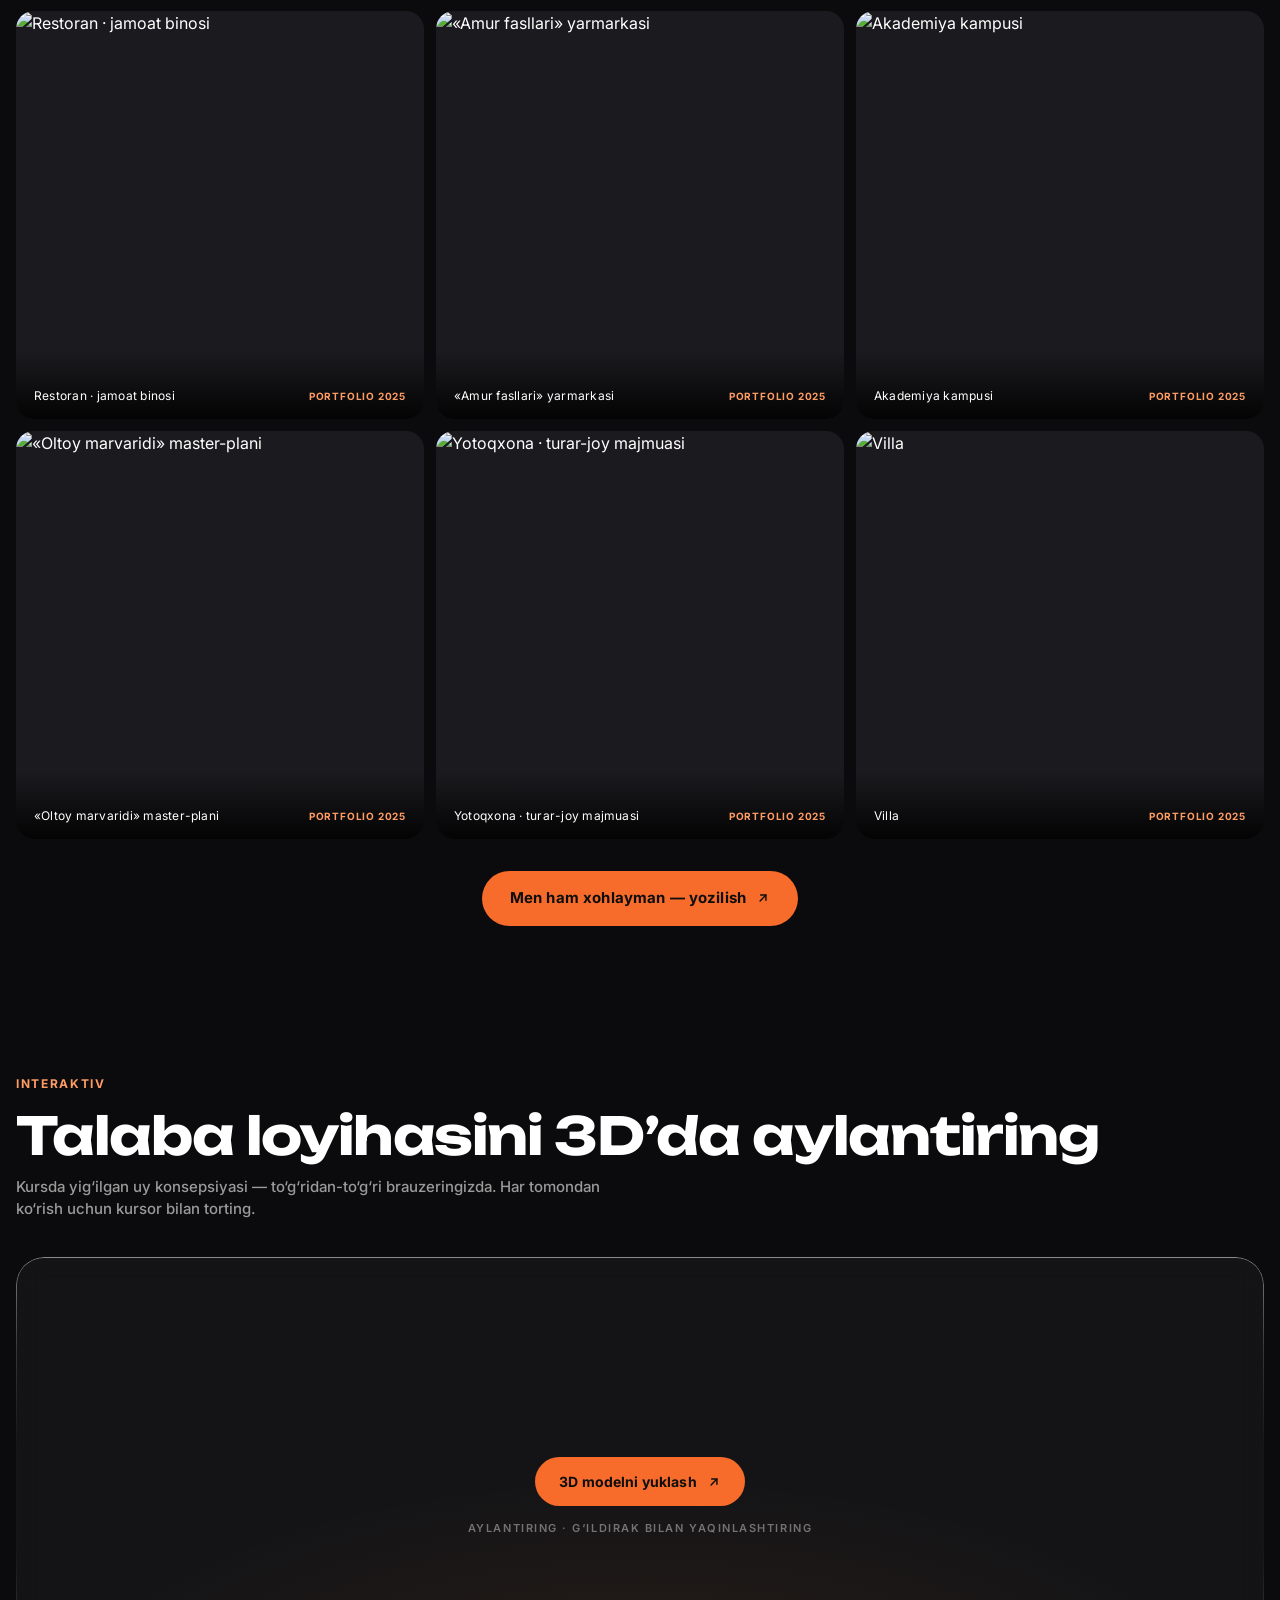
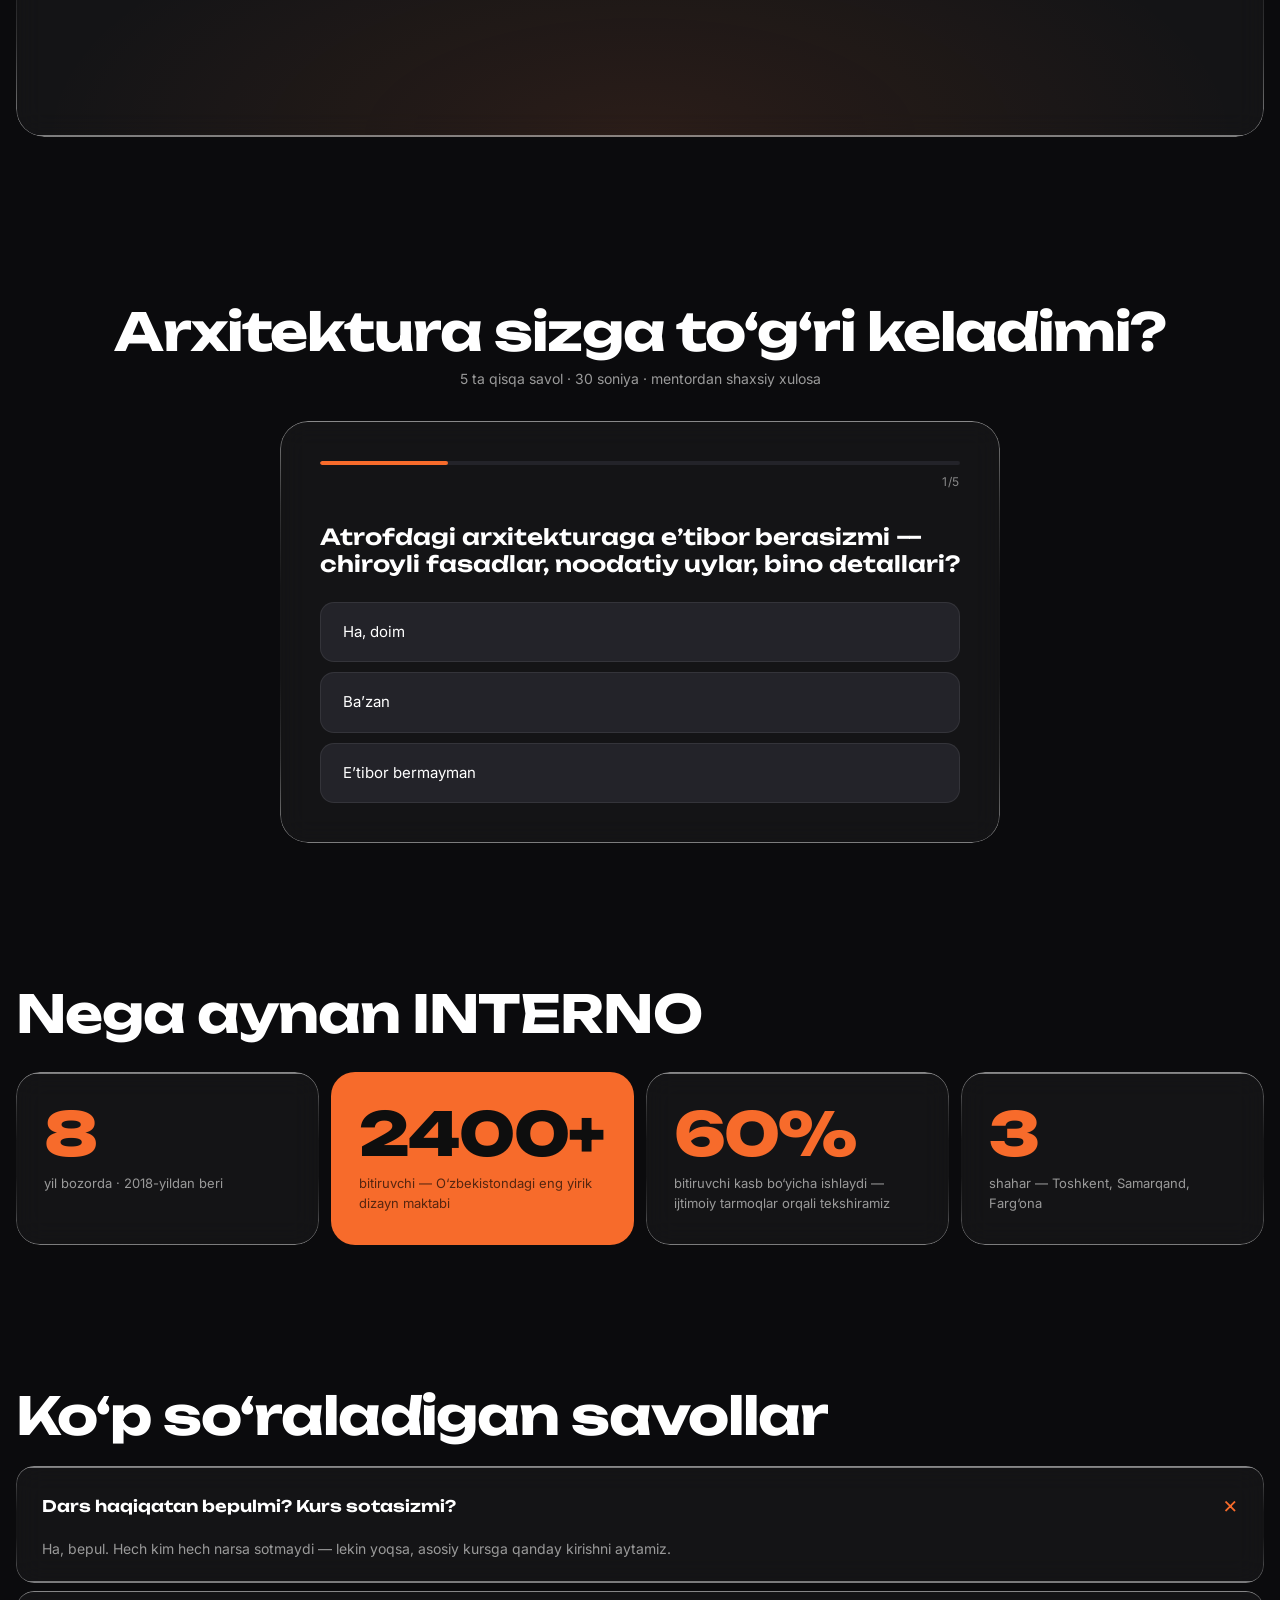
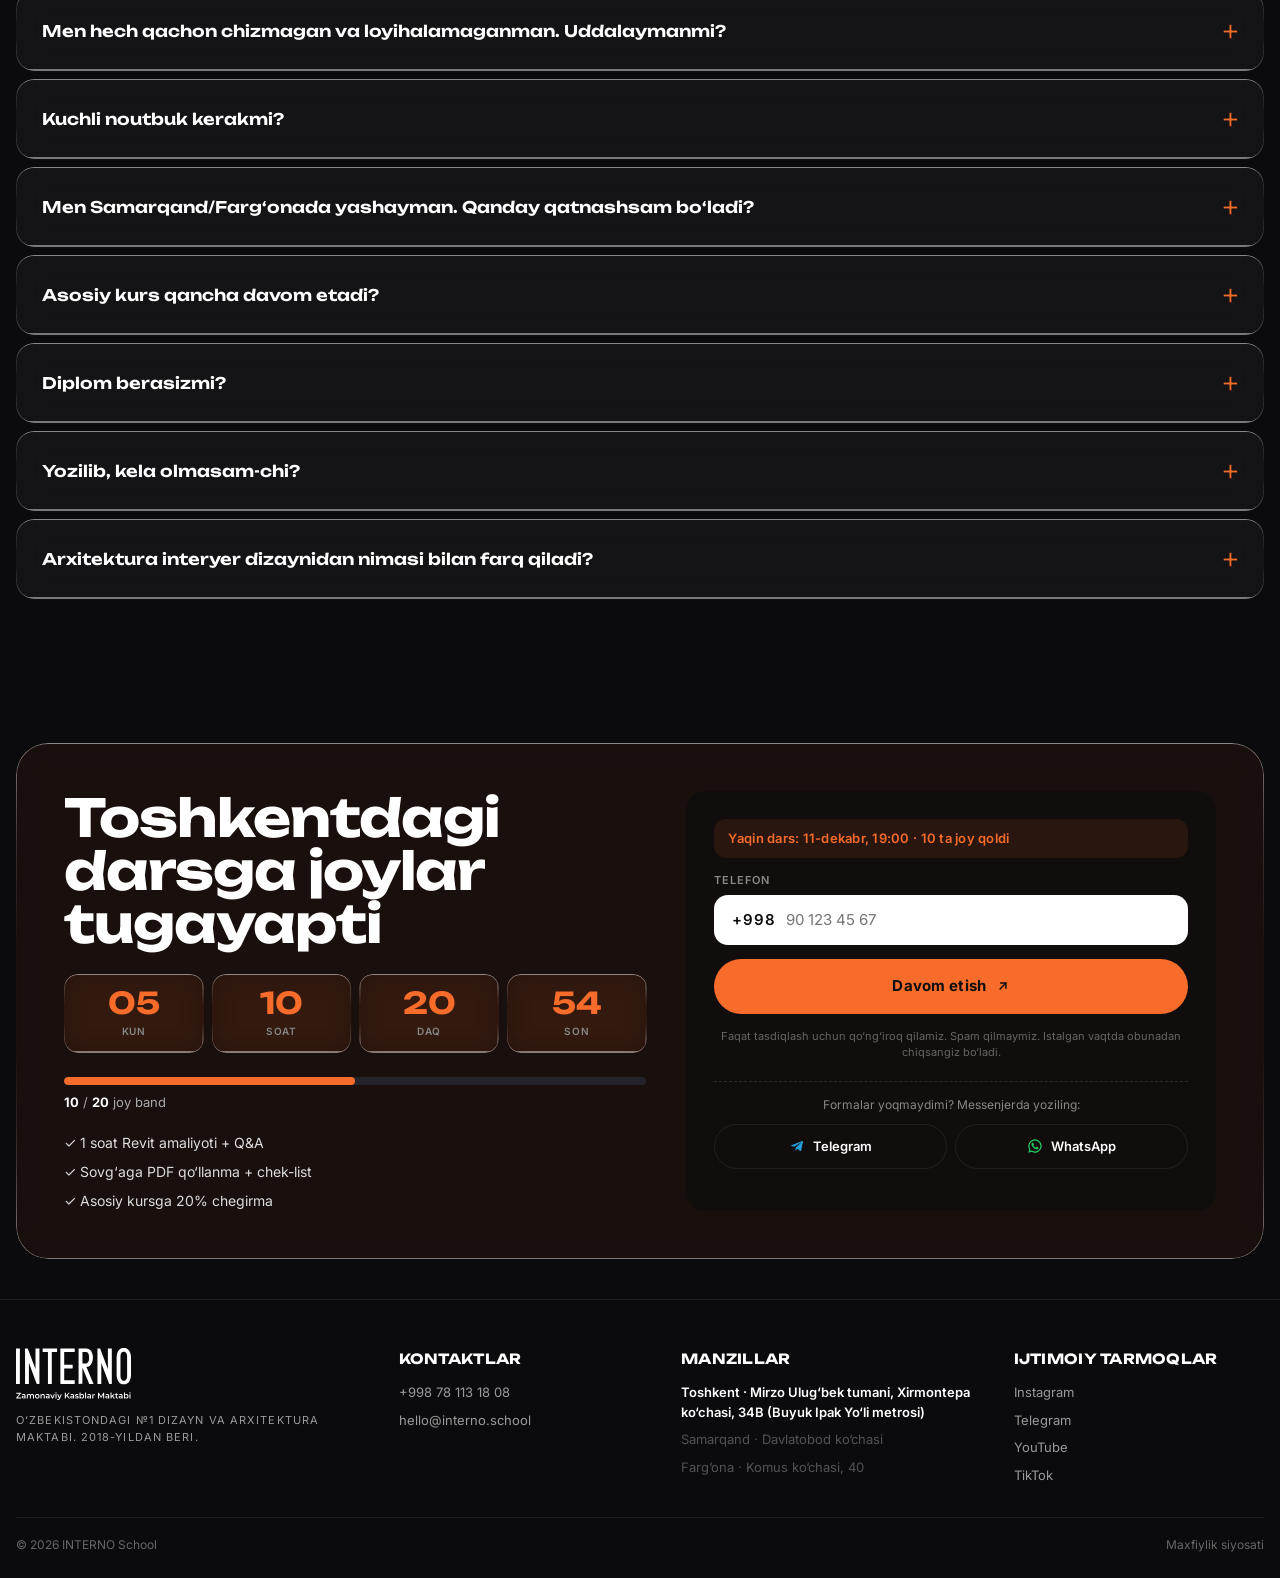
==== commit 7f097333: "Бенто-секция: медиа-сцена Revit и 3D-иконки для всех карточек - Карточка 01: вместо маленькой иконки" ====
--- a/index.html
+++ b/index.html
@@ -824,13 +824,16 @@
     </div>
 
     <div class="bento">
-      <article class="bento__card bento__card--lg liquid-glass reveal">
-        <img class="bento__icon bento__icon--lg" src="https://d8j0ntlcm91z4.cloudfront.net/user_3CLCviMVubl8pteTJQ9R4nBs27N/hf_20260815_093923_2cec07d4-57b9-47d6-9aa8-2a740a1ca42c_min.png" alt="" loading="lazy" decoding="async" />
+      <article class="bento__card bento__card--lg bento__card--media liquid-glass reveal">
+        <div class="bento__media" aria-hidden="true">
+          <img src="https://d8j0ntlcm91z4.cloudfront.net/user_3CLCviMVubl8pteTJQ9R4nBs27N/hf_20260817_073100_2d0fc3d7-a989-4072-a7a7-7c199918395f_min.webp" alt="" loading="lazy" decoding="async" />
+        </div>
         <span class="bento__num">01</span>
         <h3 class="bento__title" data-i18n="ben.b1t">Первый проект в Revit</h3>
         <p class="bento__desc" data-i18n="ben.b1d">Концепция дома: план, стены, окна, крыша и 3D-визуализация. Файл заберёте в портфолио.</p>
       </article>
       <article class="bento__card liquid-glass reveal reveal-d1">
+        <img class="bento__icon" src="https://d8j0ntlcm91z4.cloudfront.net/user_3CLCviMVubl8pteTJQ9R4nBs27N/hf_20260817_073148_a9e5354a-c40c-4961-a640-0a98d66eb6c1_min.png" alt="" loading="lazy" decoding="async" />
         <span class="bento__num">02</span>
         <h3 class="bento__title" data-i18n="ben.b2t">Профессия изнутри</h3>
         <p class="bento__desc" data-i18n="ben.b2d">Чем занимается архитектор в Узбекистане: частные дома, кафе, жилые комплексы.</p>
@@ -842,11 +845,13 @@
         <p class="bento__desc" data-i18n="ben.b3d">Сколько платят архитекторам и визуализаторам в 2026 — по данным hh.uz и Upwork.</p>
       </article>
       <article class="bento__card liquid-glass reveal reveal-d1">
+        <img class="bento__icon" src="https://d8j0ntlcm91z4.cloudfront.net/user_3CLCviMVubl8pteTJQ9R4nBs27N/hf_20260817_073149_e07bbd21-230c-448b-843d-626ab5736a20_min.png" alt="" loading="lazy" decoding="async" />
         <span class="bento__num">04</span>
         <h3 class="bento__title" data-i18n="ben.b4t">План на 4 месяца</h3>
         <p class="bento__desc" data-i18n="ben.b4d">Пошаговый маршрут: от нуля до первого коммерческого заказа.</p>
       </article>
       <article class="bento__card liquid-glass reveal reveal-d2">
+        <img class="bento__icon" src="https://d8j0ntlcm91z4.cloudfront.net/user_3CLCviMVubl8pteTJQ9R4nBs27N/hf_20260817_073159_967b1ccb-33ba-4558-9bb4-fc89939a4e67_min.png" alt="" loading="lazy" decoding="async" />
         <span class="bento__num">05</span>
         <h3 class="bento__title" data-i18n="ben.b5t">Ответы на ваши вопросы</h3>
         <p class="bento__desc" data-i18n="ben.b5d">Q&A со спикером — лично или в Zoom для онлайн-формата.</p>
--- a/styles.css
+++ b/styles.css
@@ -480,6 +480,17 @@
   box-shadow:inset 0 1px 1px var(--glass-shadow-inset),0 18px 44px rgba(0,0,0,.5),0 0 44px rgba(247,107,43,.09);
 }
 .bento__card--lg{grid-column:span 2;grid-row:span 2;padding:36px 32px}
+/* Медиа-карточка: сцена Revit заполняет верх и растворяется в фоне карточки */
+.bento__card--media{min-height:460px}
+.bento__media{
+  position:absolute;left:0;right:0;top:0;height:68%;
+  z-index:1;pointer-events:none;
+}
+.bento__media img{
+  width:100%;height:100%;object-fit:cover;object-position:center top;
+  -webkit-mask-image:linear-gradient(to bottom,#000 55%,transparent 100%);
+  mask-image:linear-gradient(to bottom,#000 55%,transparent 100%);
+}
 .bento__num{
   position:absolute;top:22px;right:26px;
   font-family:'Unbounded';font-weight:700;font-size:13px;color:rgba(255,255,255,.22);
@@ -982,6 +993,8 @@
   .bento__card,.bento__card--lg{grid-column:span 1;grid-row:span 1;padding:24px 22px;border-radius:20px}
   .bento__icon{width:72px;height:72px}
   .bento__icon--lg{width:120px;height:120px}
+  .bento__card--media{min-height:340px}
+  .bento__media{height:58%}
   .bento__title,.bento__card--lg .bento__title{font-size:17px}
 
   .gift{padding:24px 22px;border-radius:20px}
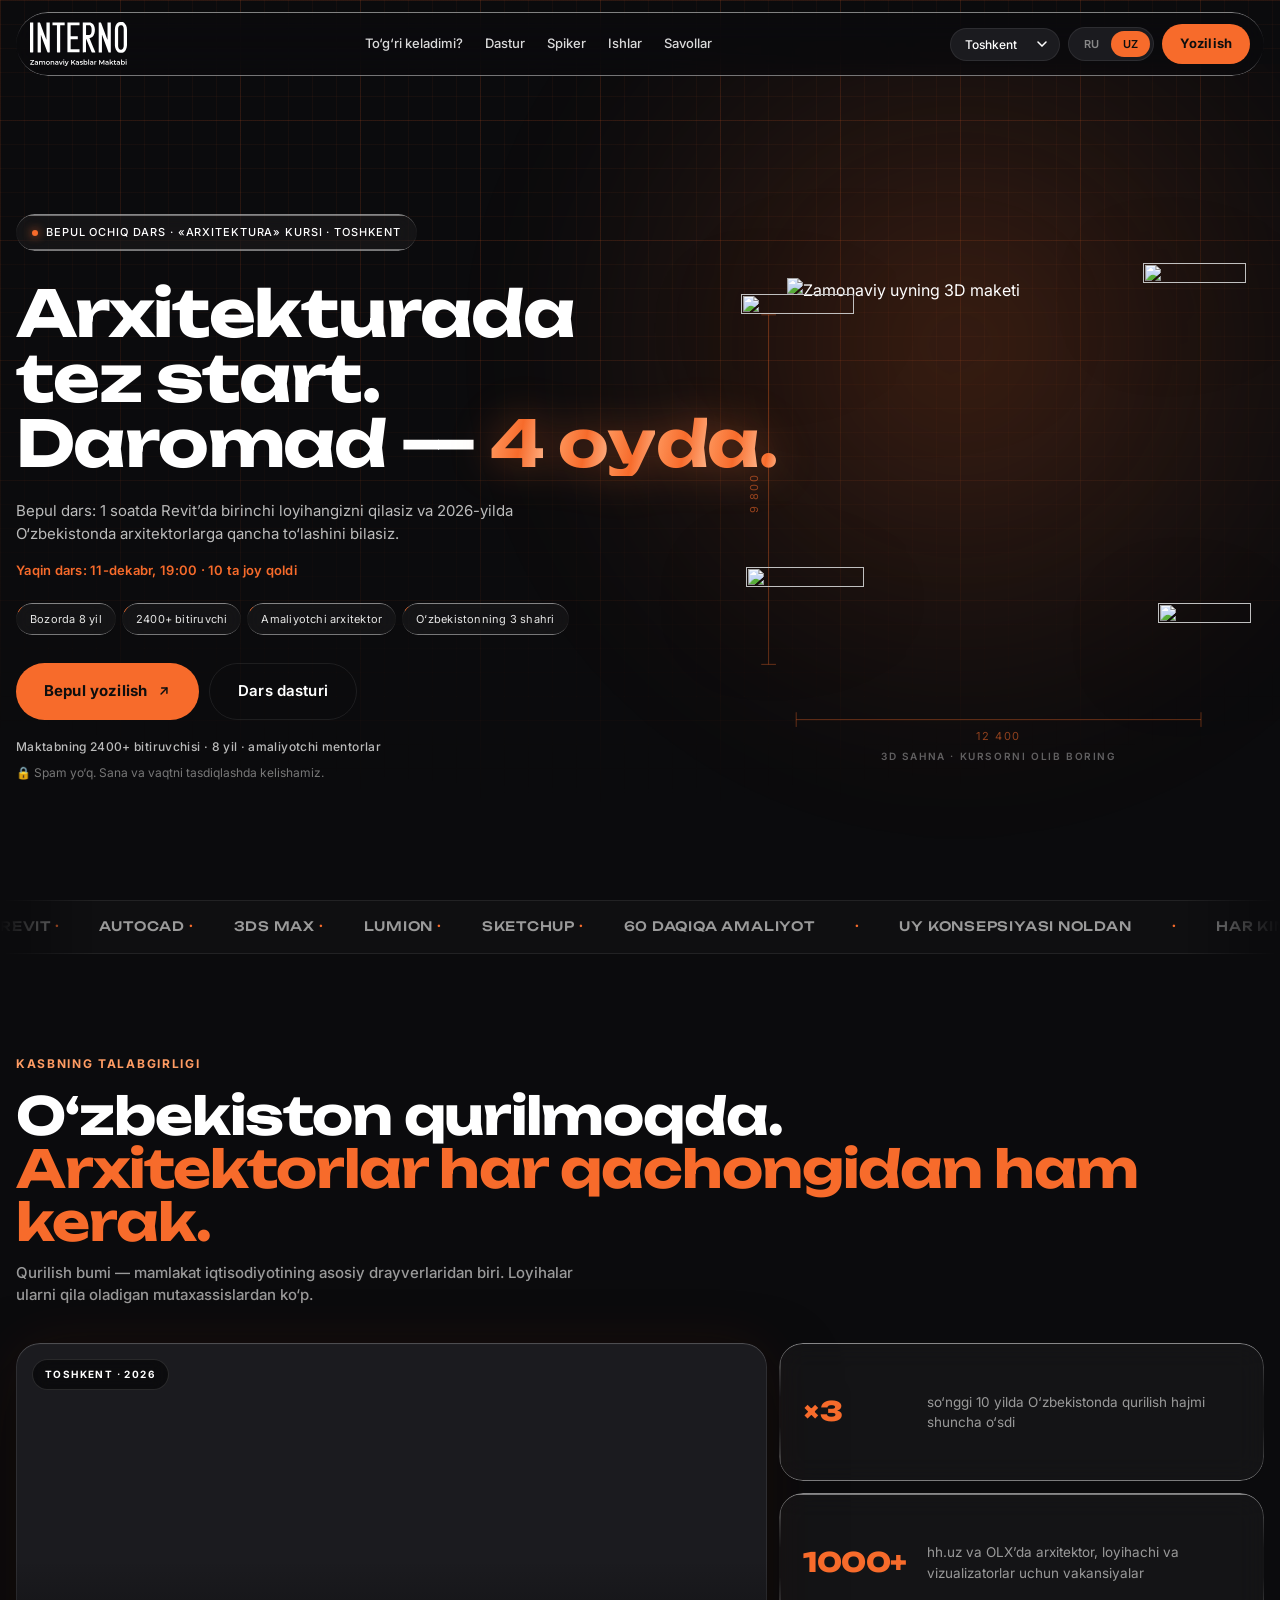
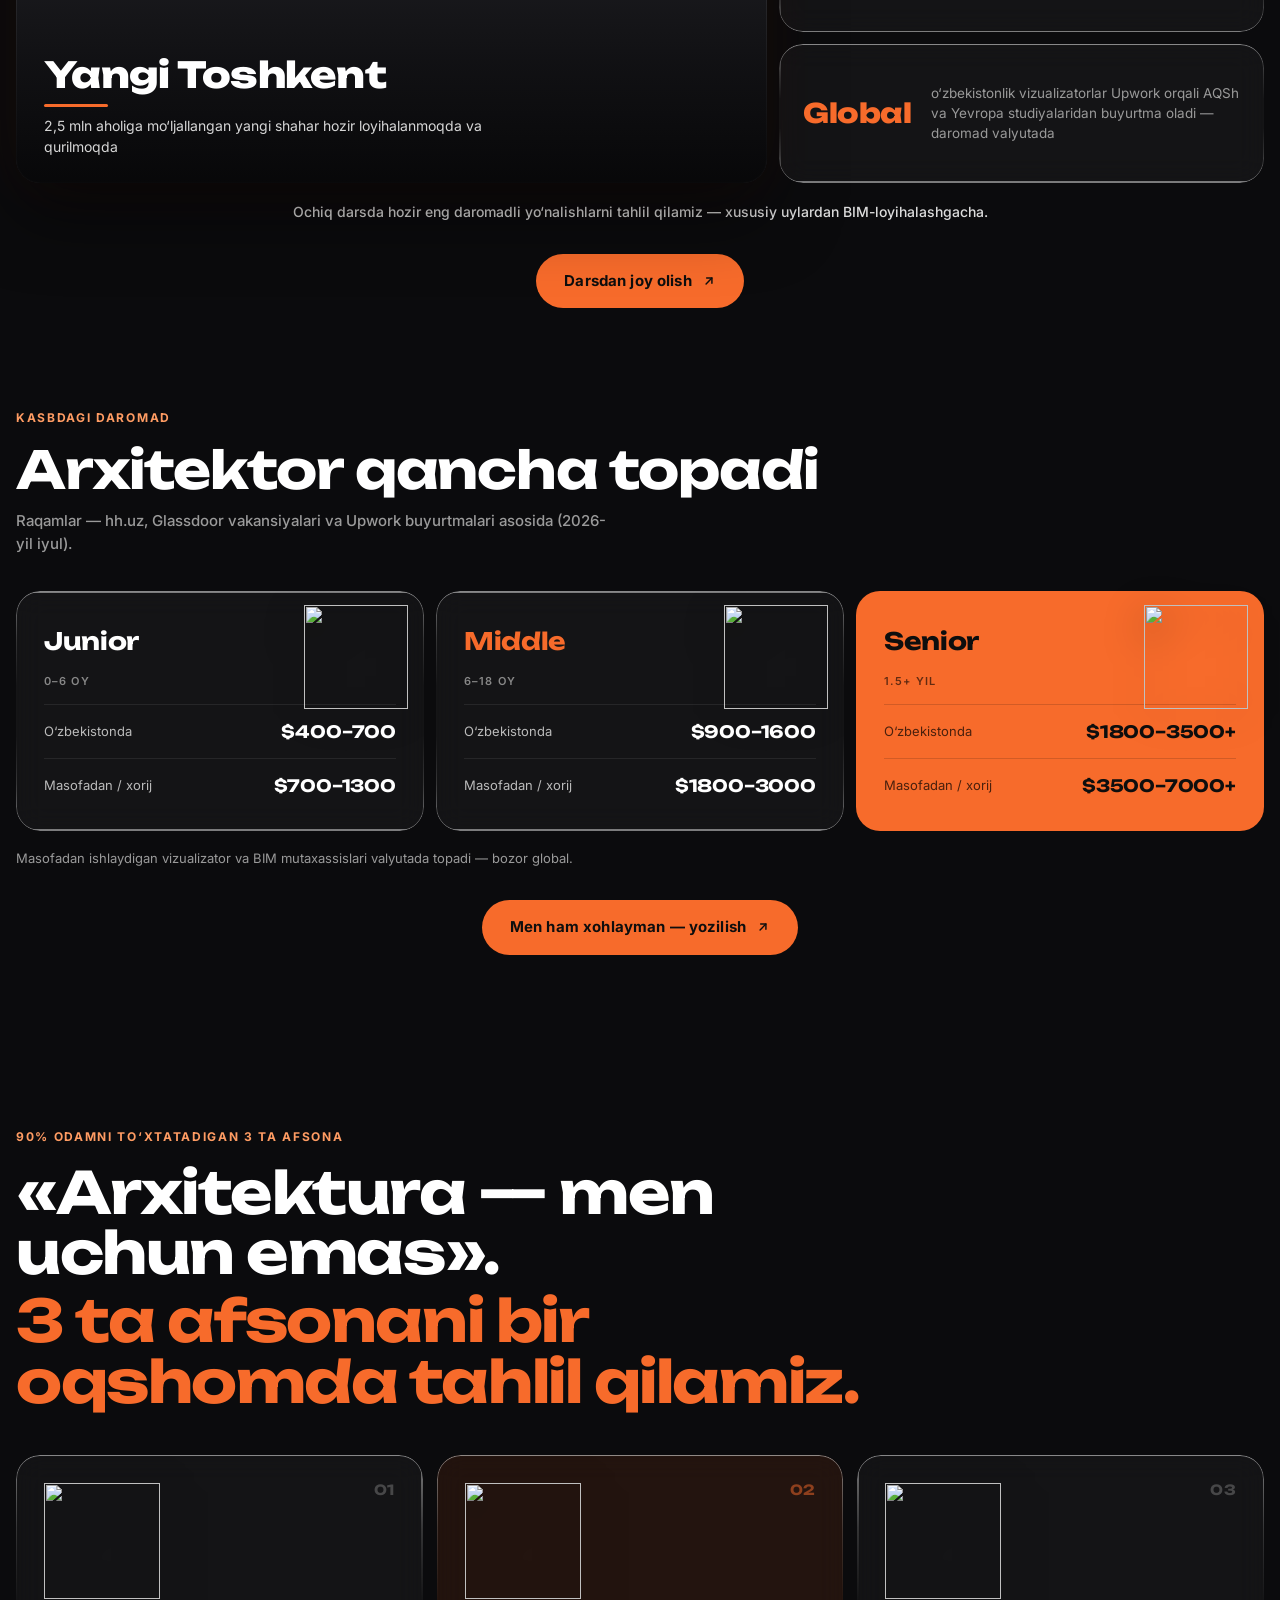
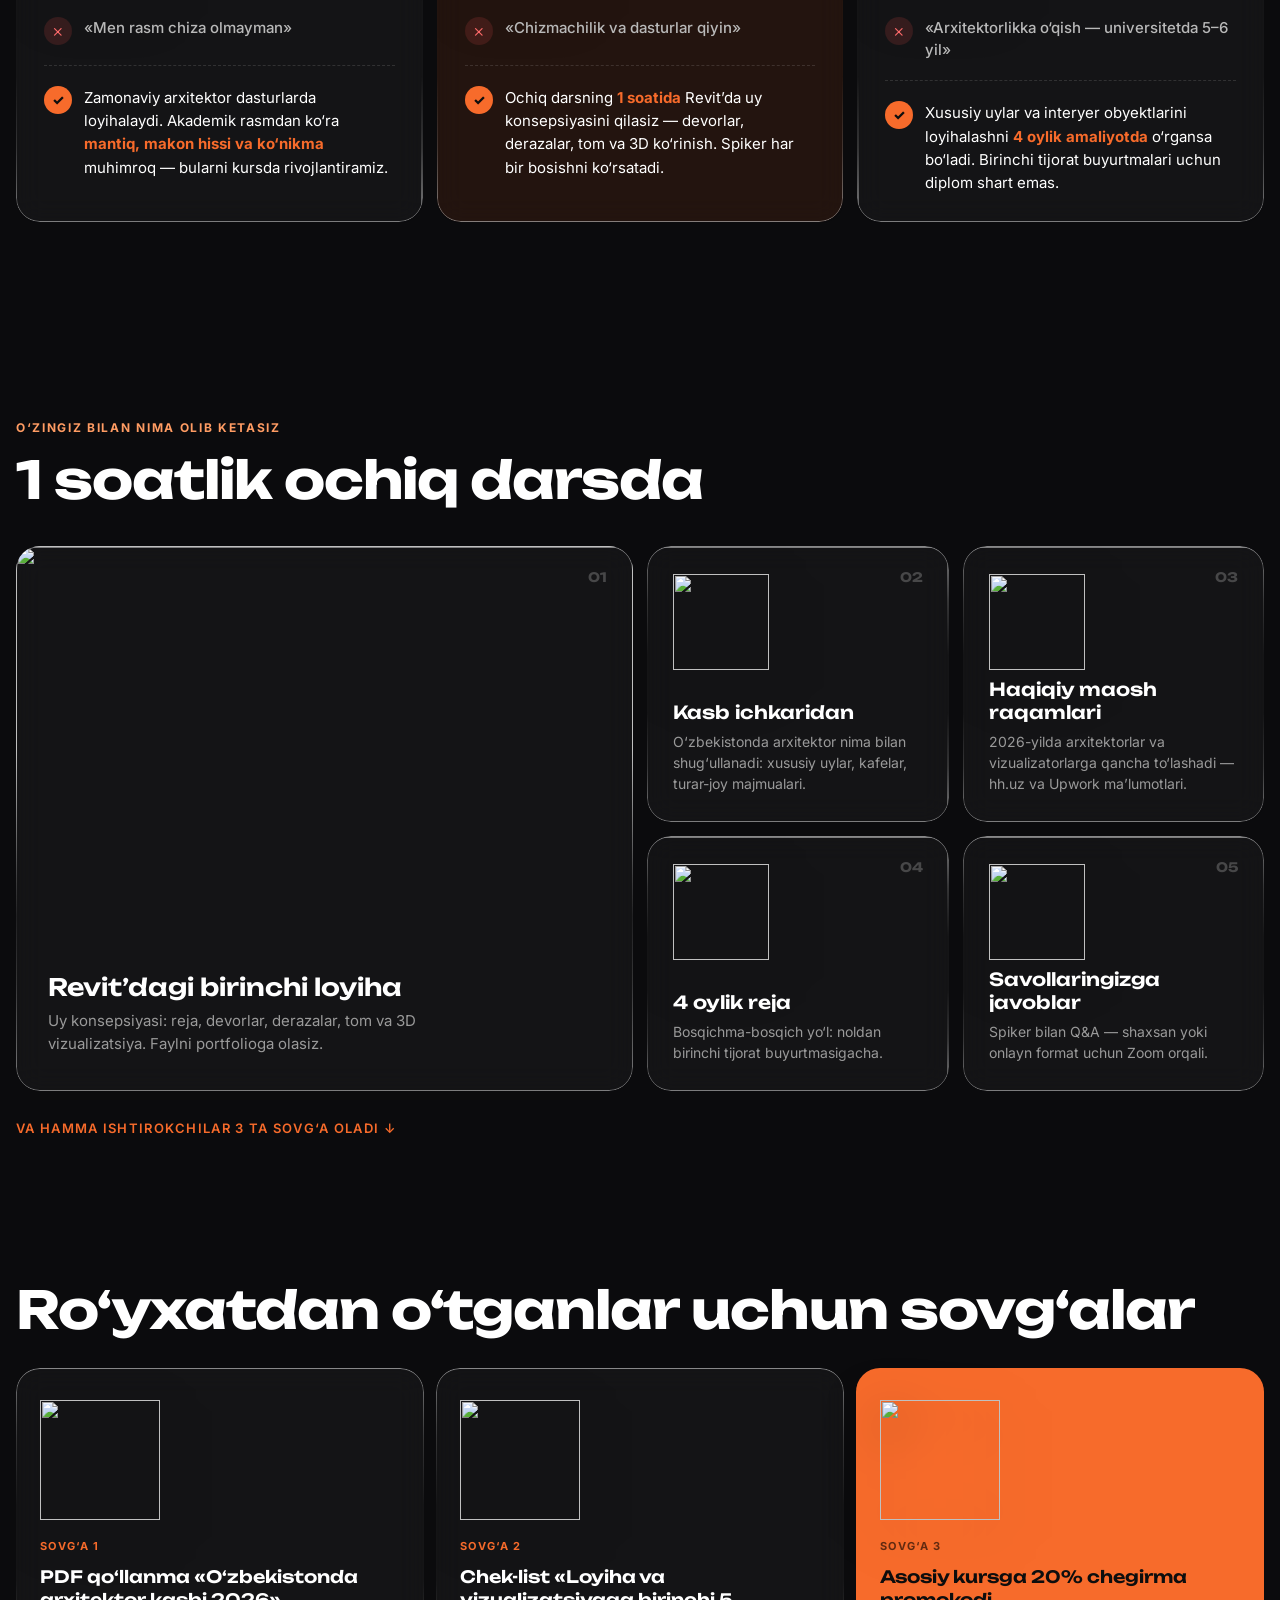
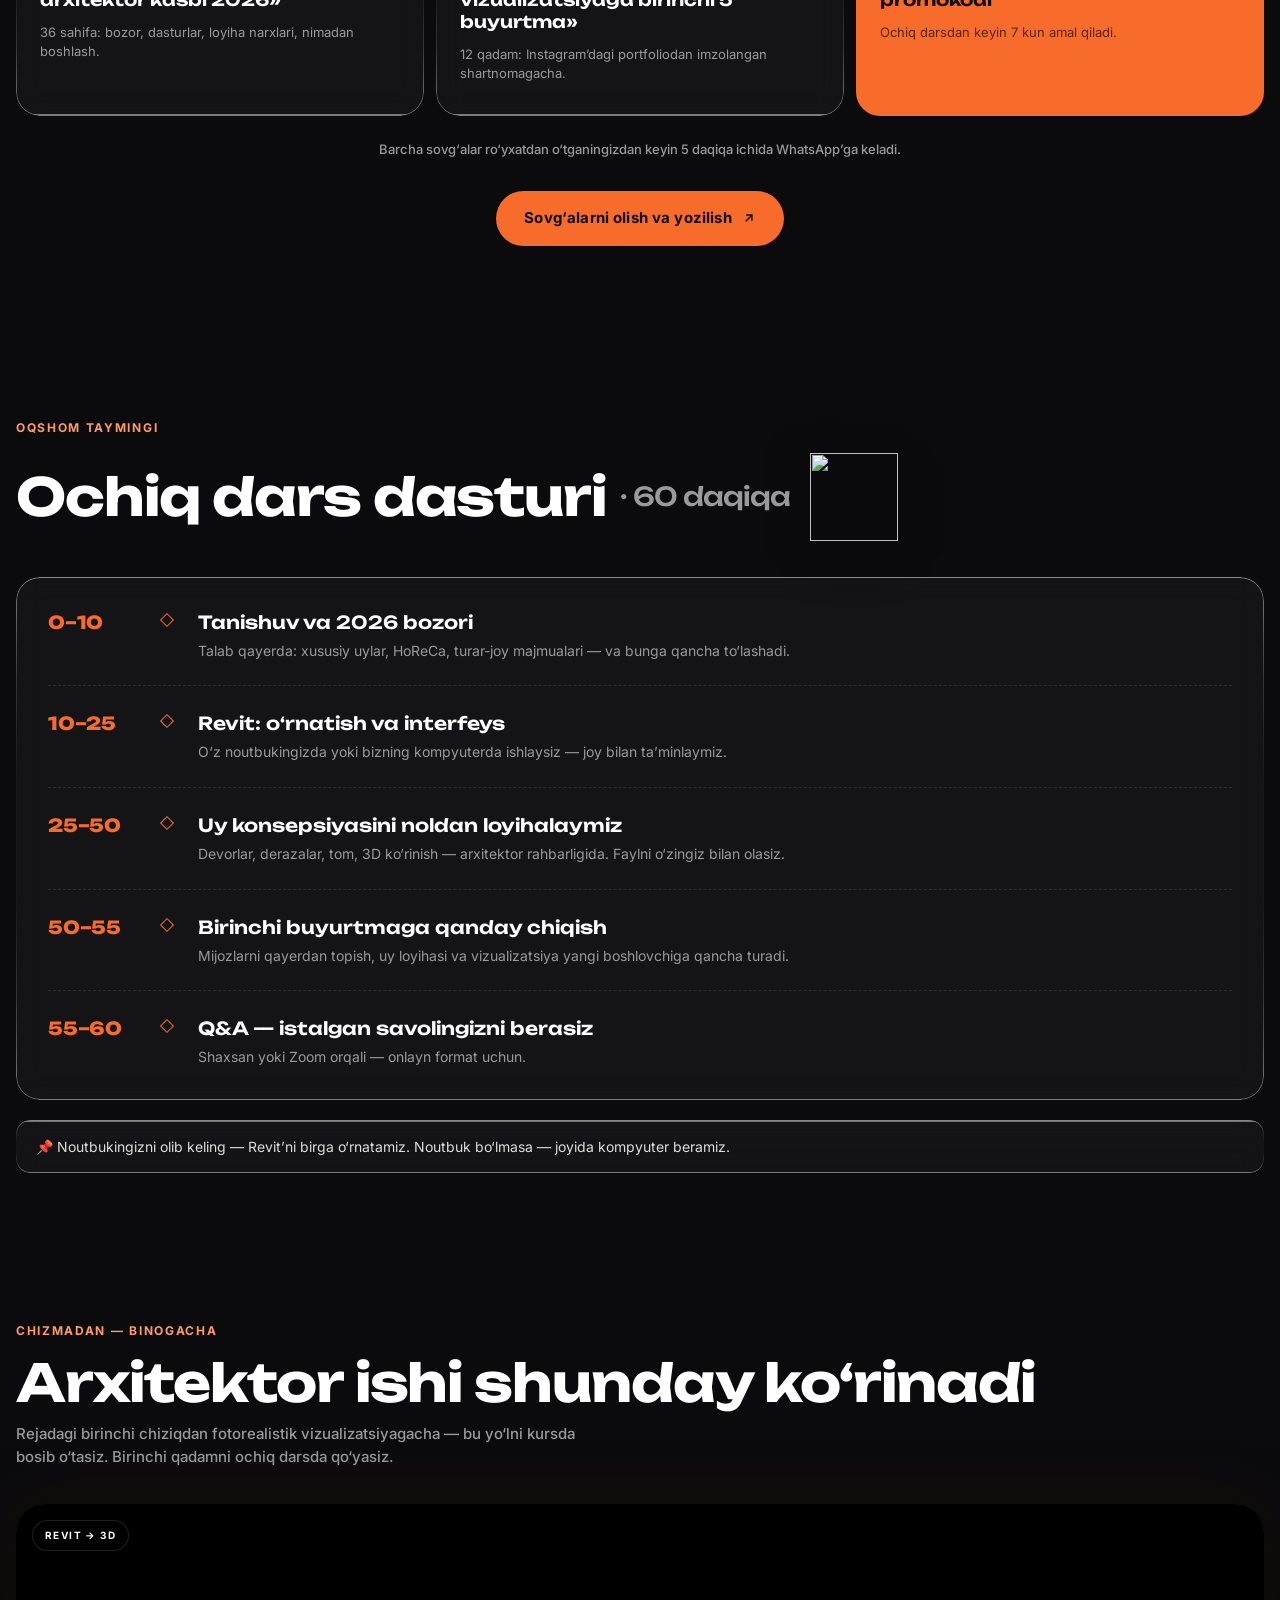
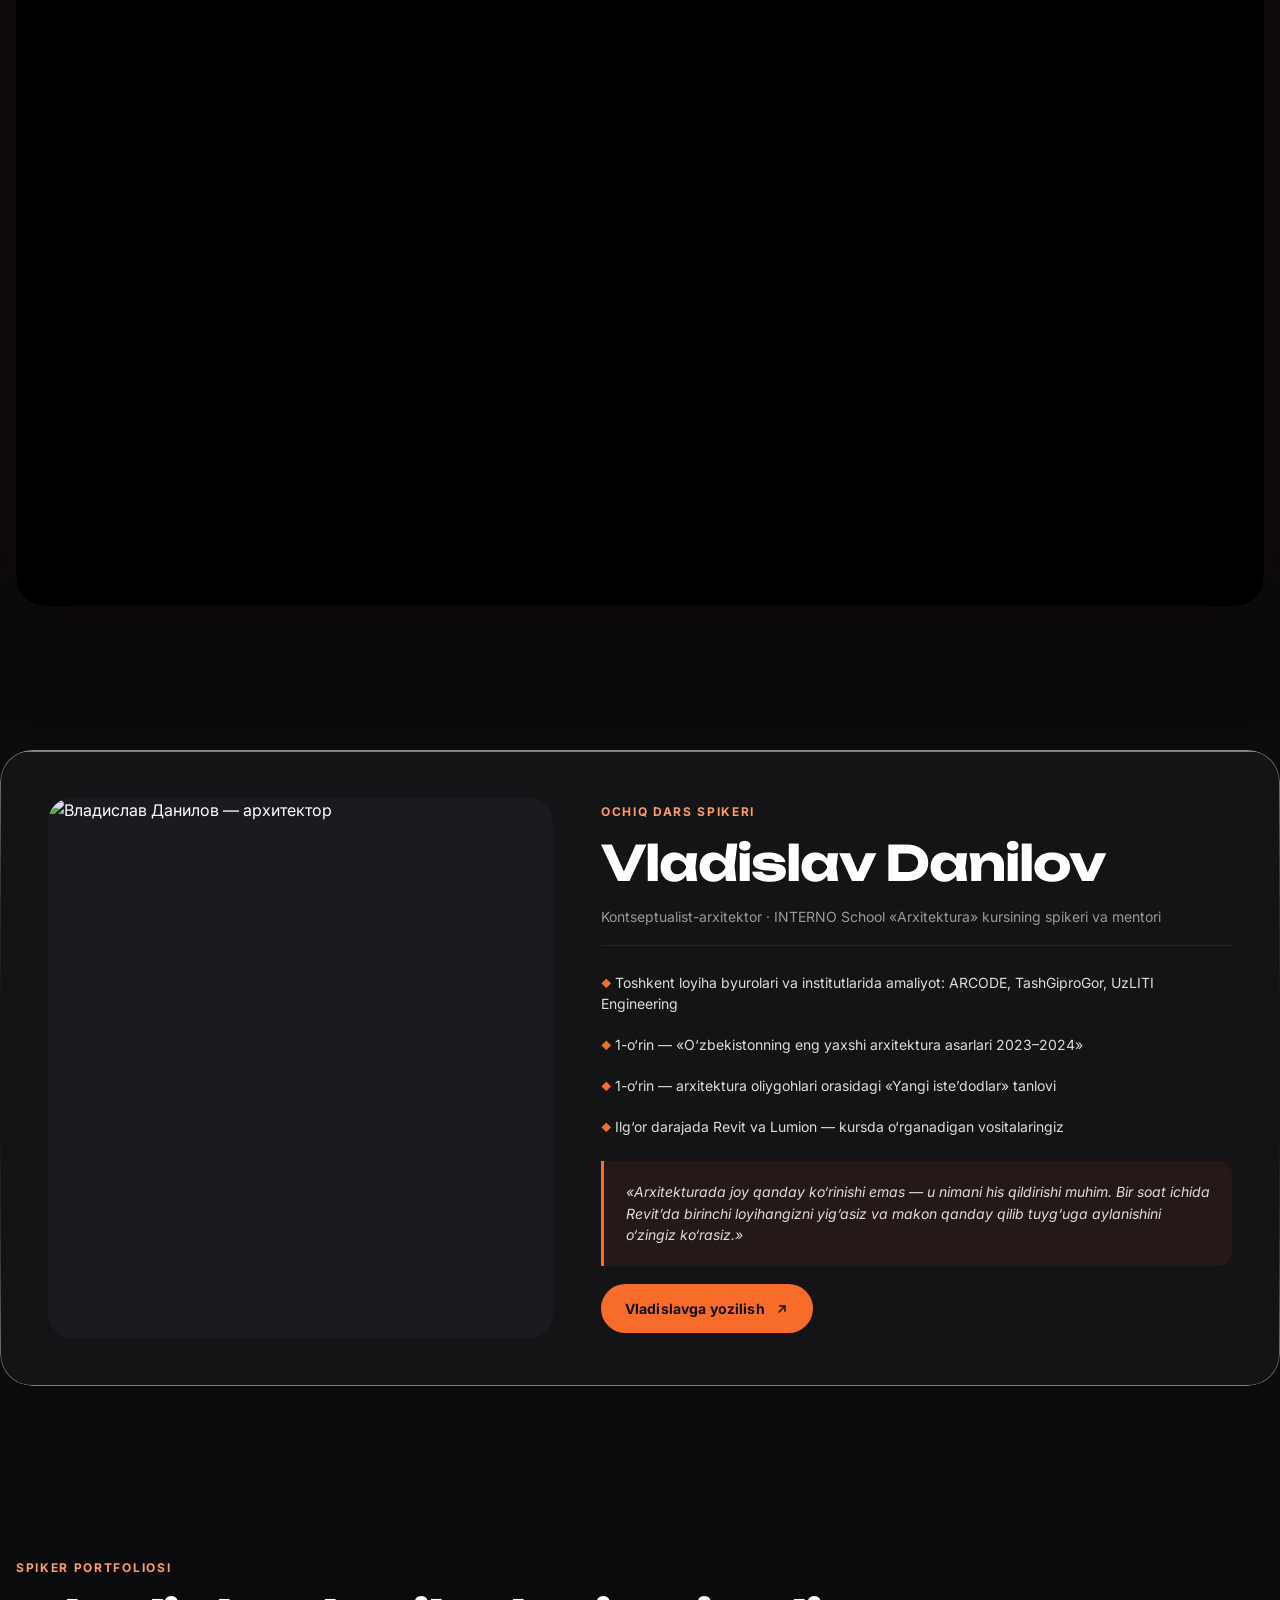
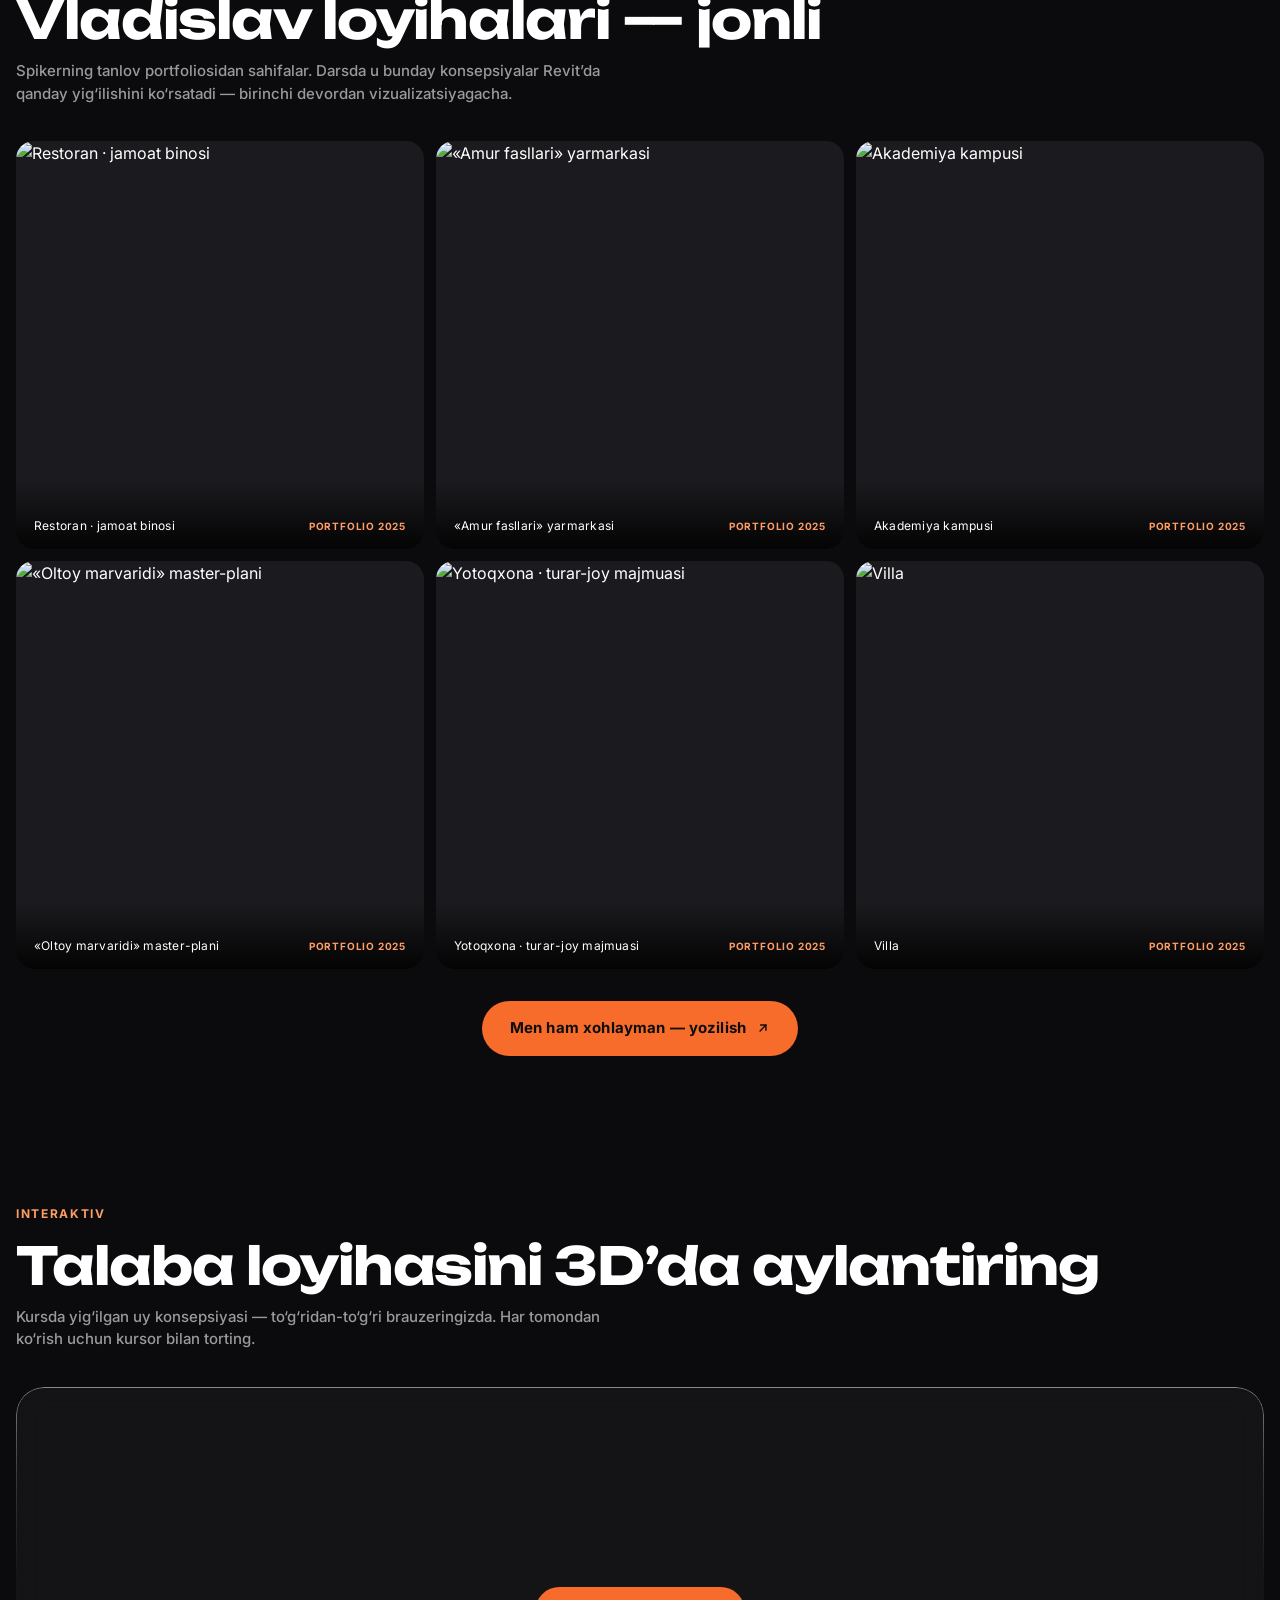
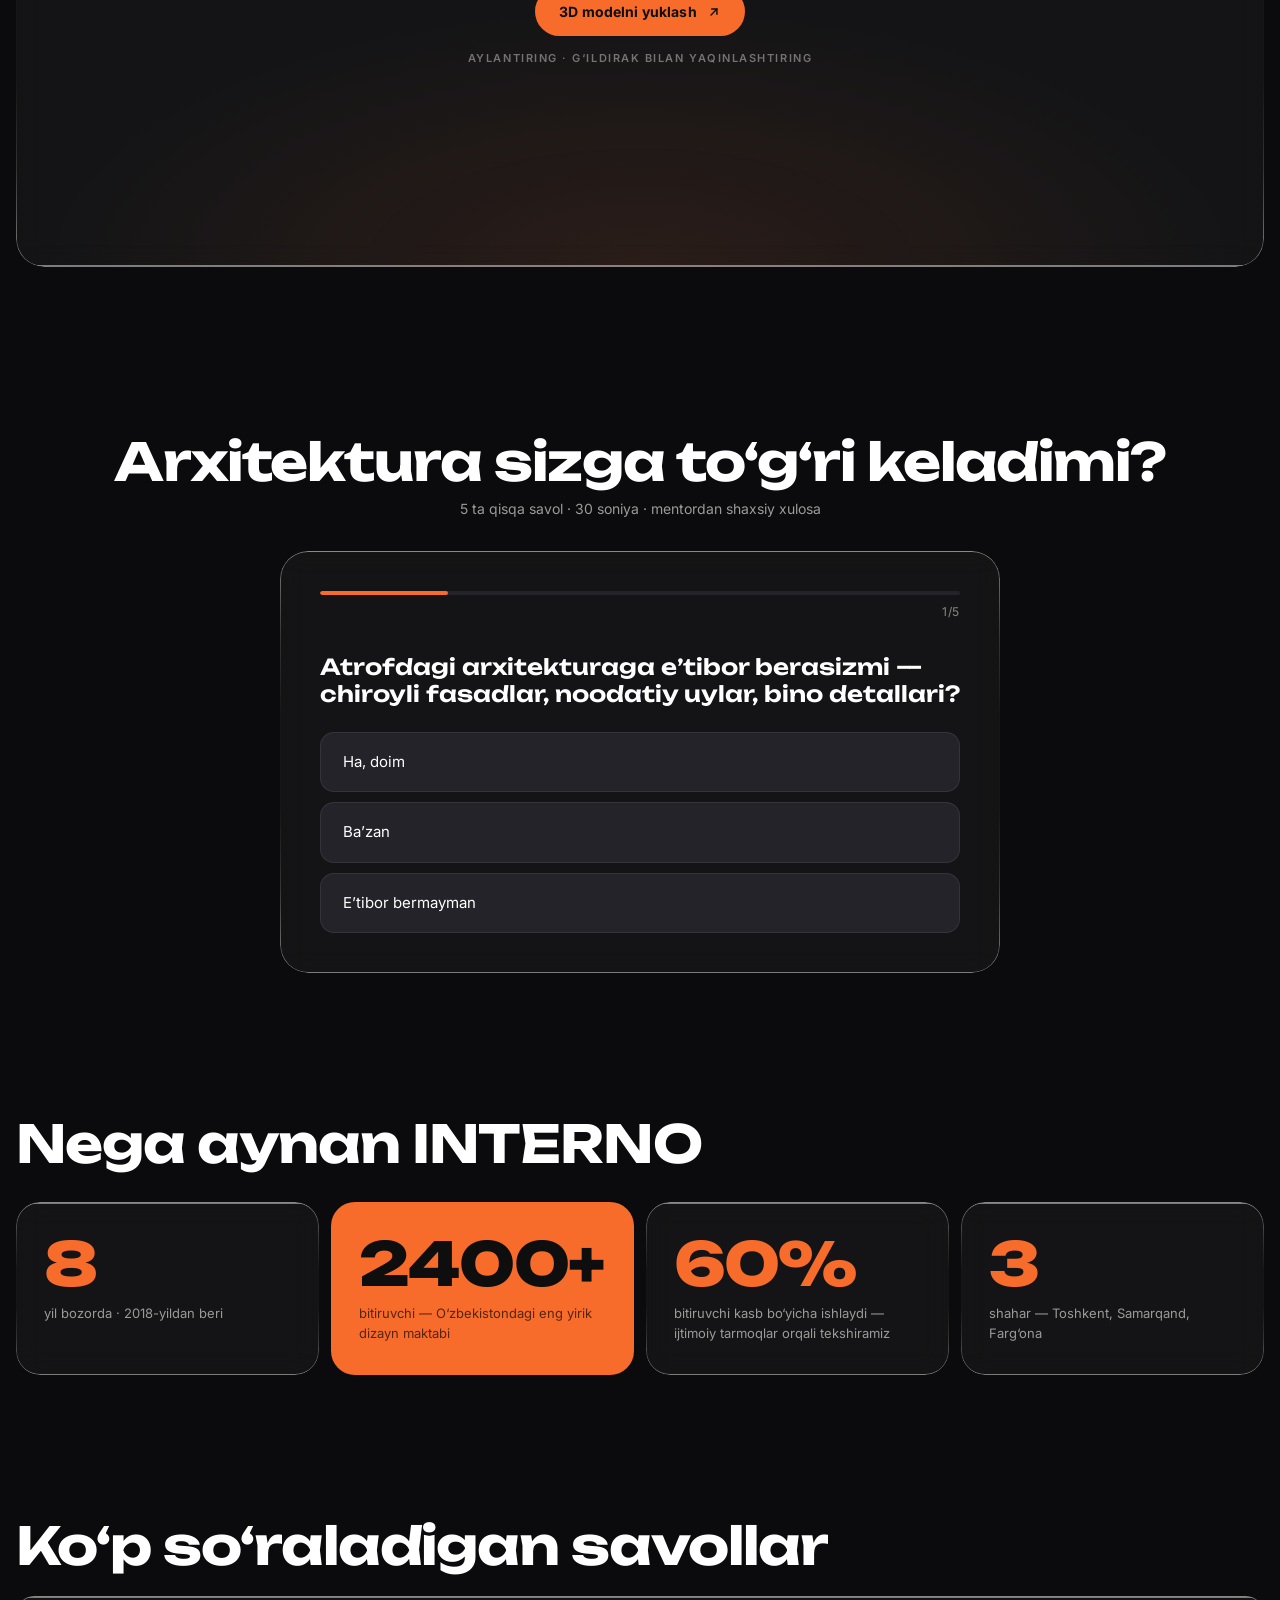
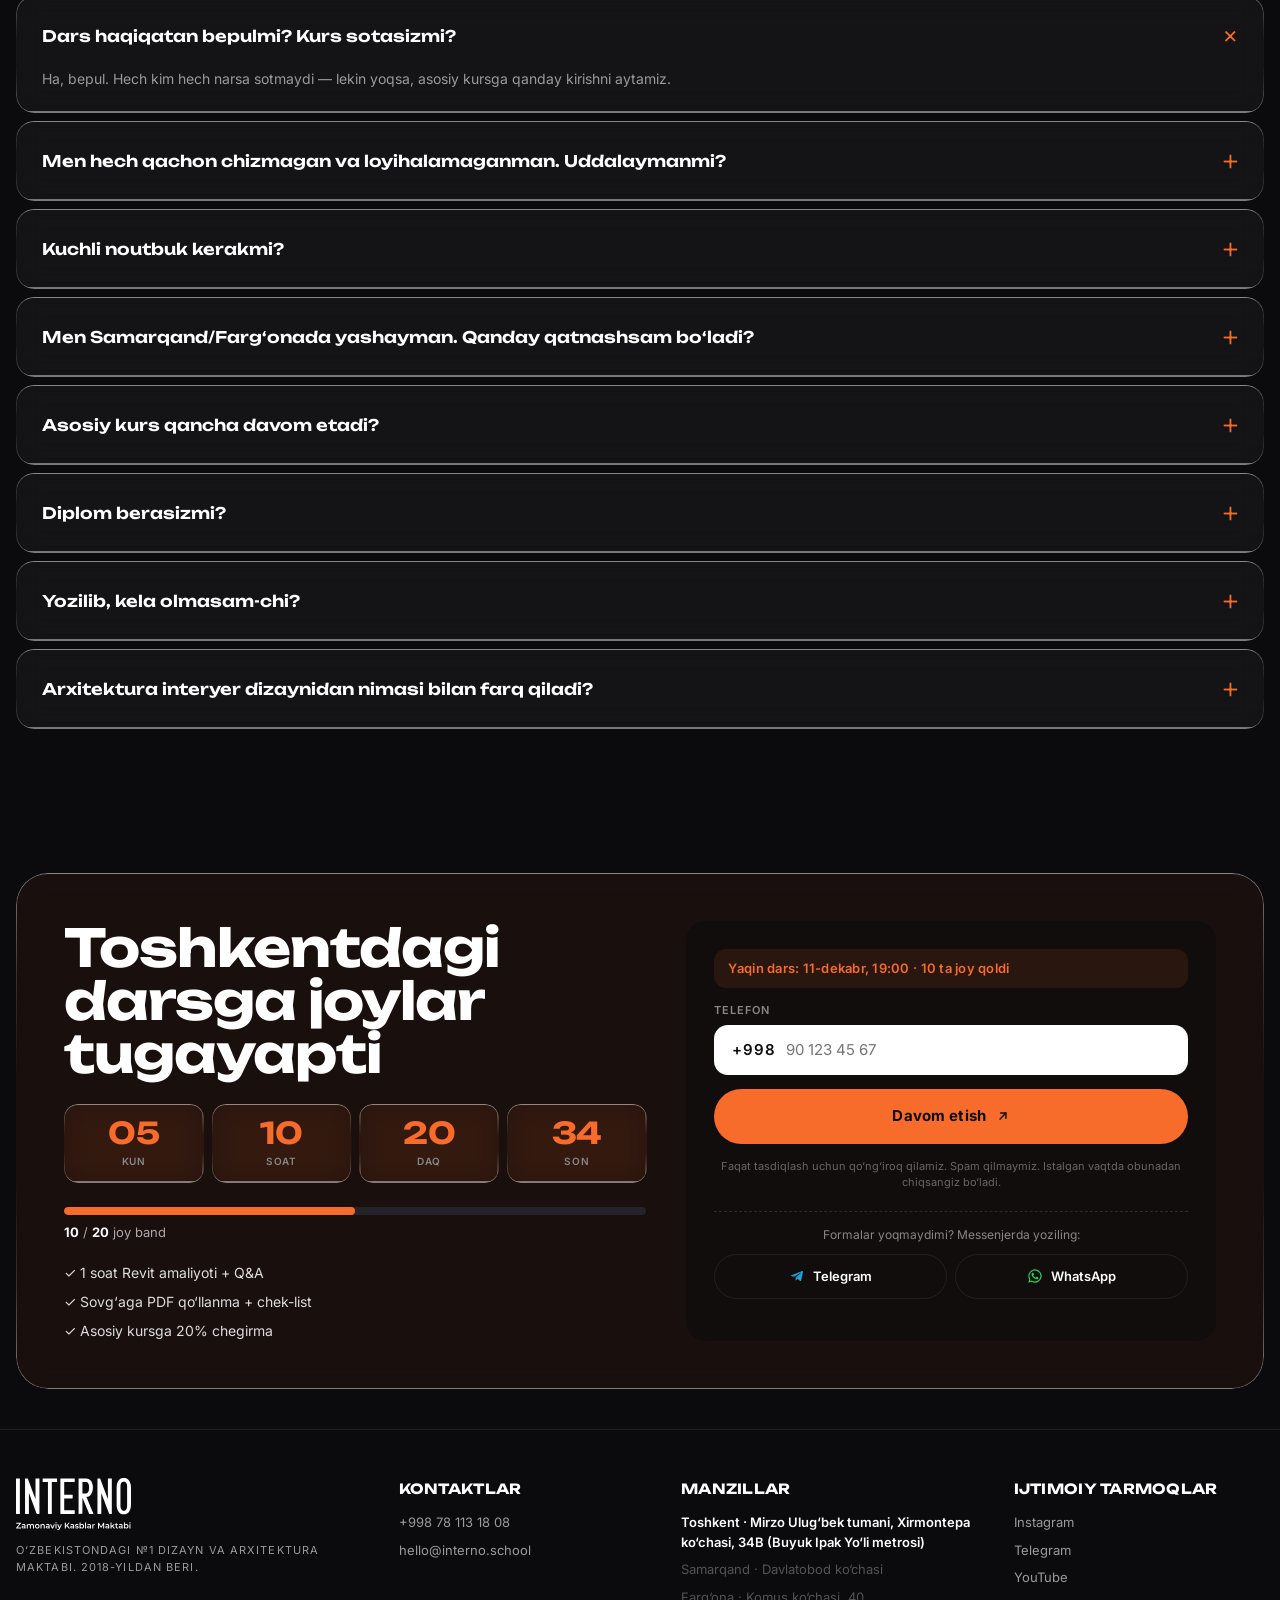
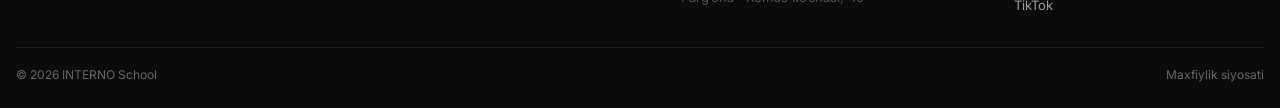
==== commit 463989fb: "Секции мифов и зарплат: 3D-иллюстрации в карточках - Мифы: перечёркнутый карандаш + мышь («не умею р" ====
--- a/index.html
+++ b/index.html
@@ -742,18 +742,21 @@
     <div class="salary__grid">
       <article class="salary__card liquid-glass reveal">
         <div class="salary__lvl">Junior</div>
+        <img class="salary__ico" src="https://d8j0ntlcm91z4.cloudfront.net/user_3CLCviMVubl8pteTJQ9R4nBs27N/hf_20260817_105855_a5229427-23d3-4cb8-b48e-6d3d9aee0a7c_min.png" alt="" aria-hidden="true" loading="lazy" decoding="async" />
         <div class="salary__period" data-i18n="sal.j">0–6 месяцев</div>
         <div class="salary__row"><span data-i18n="sal.uz">В Узбекистане</span><b>$400–700</b></div>
         <div class="salary__row"><span data-i18n="sal.rem">Удалёнка / зарубеж</span><b>$700–1300</b></div>
       </article>
       <article class="salary__card salary__card--mid liquid-glass reveal reveal-d1">
         <div class="salary__lvl">Middle</div>
+        <img class="salary__ico" src="https://d8j0ntlcm91z4.cloudfront.net/user_3CLCviMVubl8pteTJQ9R4nBs27N/hf_20260817_105908_10205cb6-bdf4-41cc-b1d0-2ed8e96163c8_min.png" alt="" aria-hidden="true" loading="lazy" decoding="async" />
         <div class="salary__period" data-i18n="sal.m">6–18 месяцев</div>
         <div class="salary__row"><span data-i18n="sal.uz">В Узбекистане</span><b>$900–1600</b></div>
         <div class="salary__row"><span data-i18n="sal.rem">Удалёнка / зарубеж</span><b>$1800–3000</b></div>
       </article>
       <article class="salary__card salary__card--sr reveal reveal-d2">
         <div class="salary__lvl">Senior</div>
+        <img class="salary__ico" src="https://d8j0ntlcm91z4.cloudfront.net/user_3CLCviMVubl8pteTJQ9R4nBs27N/hf_20260817_105909_2dc5f3e4-1750-4fb6-bd3f-9b60cd69cc67_min.png" alt="" aria-hidden="true" loading="lazy" decoding="async" />
         <div class="salary__period" data-i18n="sal.s">1.5+ лет</div>
         <div class="salary__row"><span data-i18n="sal.uz">В Узбекистане</span><b>$1800–3500+</b></div>
         <div class="salary__row"><span data-i18n="sal.rem">Удалёнка / зарубеж</span><b>$3500–7000+</b></div>
@@ -778,6 +781,7 @@
     <div class="fear__grid">
       <article class="fear__card liquid-glass reveal">
         <span class="fear__num">01</span>
+        <img class="fear__ico" src="https://d8j0ntlcm91z4.cloudfront.net/user_3CLCviMVubl8pteTJQ9R4nBs27N/hf_20260817_105852_b519551c-7fd1-4463-8e5b-efa08f353b1e_min.png" alt="" aria-hidden="true" loading="lazy" decoding="async" />
         <div class="fear__bad">
           <span class="fear__x" aria-hidden="true">×</span>
           <span data-i18n="fear.q1">«Я не умею рисовать»</span>
@@ -790,6 +794,7 @@
 
       <article class="fear__card fear__card--accent liquid-glass reveal reveal-d1">
         <span class="fear__num">02</span>
+        <img class="fear__ico" src="https://d8j0ntlcm91z4.cloudfront.net/user_3CLCviMVubl8pteTJQ9R4nBs27N/hf_20260817_105853_48cfbc7f-2647-43b4-84c8-7c85c54a0ac2_min.png" alt="" aria-hidden="true" loading="lazy" decoding="async" />
         <div class="fear__bad">
           <span class="fear__x" aria-hidden="true">×</span>
           <span data-i18n="fear.q2">«Черчение и программы — это сложно»</span>
@@ -802,6 +807,7 @@
 
       <article class="fear__card liquid-glass reveal reveal-d2">
         <span class="fear__num">03</span>
+        <img class="fear__ico" src="https://d8j0ntlcm91z4.cloudfront.net/user_3CLCviMVubl8pteTJQ9R4nBs27N/hf_20260817_105854_4133c5d5-5c64-478e-8922-24abbd98f047_min.png" alt="" aria-hidden="true" loading="lazy" decoding="async" />
         <div class="fear__bad">
           <span class="fear__x" aria-hidden="true">×</span>
           <span data-i18n="fear.q3">«Учиться на архитектора — 5–6 лет в вузе»</span>
--- a/styles.css
+++ b/styles.css
@@ -442,6 +442,14 @@
   font-family:'Unbounded';font-weight:700;font-size:14px;
   color:rgba(255,255,255,.22);letter-spacing:.02em;
 }
+.fear__ico{
+  width:116px;height:116px;object-fit:contain;align-self:flex-start;
+  margin:-4px 0 -2px;
+  filter:drop-shadow(0 12px 24px rgba(0,0,0,.5));
+  animation:secFloat 4.2s ease-in-out infinite alternate;
+}
+.fear__card:nth-child(2) .fear__ico{animation-delay:-1.4s}
+.fear__card:nth-child(3) .fear__ico{animation-delay:-2.8s}
 .fear__bad{
   display:flex;gap:12px;align-items:flex-start;
   font-size:15px;color:#b9b9b9;line-height:1.45;font-weight:500;
@@ -657,7 +665,15 @@
 /* ===== SALARY ===== */
 .salary{padding:72px 0}
 .salary__grid{display:grid;grid-template-columns:repeat(3,1fr);gap:12px;margin:36px 0 8px}
-.salary__card{border-radius:24px;padding:32px 28px;display:flex;flex-direction:column;gap:14px}
+.salary__card{position:relative;border-radius:24px;padding:32px 28px;display:flex;flex-direction:column;gap:14px}
+.salary__ico{
+  position:absolute;top:14px;right:16px;
+  width:104px;height:104px;object-fit:contain;
+  filter:drop-shadow(0 10px 20px rgba(0,0,0,.45));
+  animation:secFloat 4.5s ease-in-out infinite alternate;
+}
+.salary__card--mid .salary__ico{animation-delay:-1.5s}
+.salary__card--sr .salary__ico{animation-delay:-3s}
 .salary__lvl{font-family:'Unbounded';font-weight:700;font-size:24px;color:var(--paper);letter-spacing:-.015em}
 .salary__card--mid .salary__lvl{color:var(--orange)}
 .salary__card--sr{background:var(--orange);color:var(--ink);border-radius:24px}
@@ -984,6 +1000,8 @@
   .fear__title{font-size:clamp(24px,6.6vw,34px)}
   .fear__card{padding:24px 22px 22px;border-radius:20px;gap:16px}
   .fear__num{top:18px;right:22px;font-size:12px}
+  .fear__ico{width:88px;height:88px}
+  .salary__ico{width:80px;height:80px;top:12px;right:12px}
   .fear__bad,.fear__good{font-size:14px;gap:10px}
   .fear__x,.fear__check{width:24px;height:24px}
   .fear__x{font-size:16px}
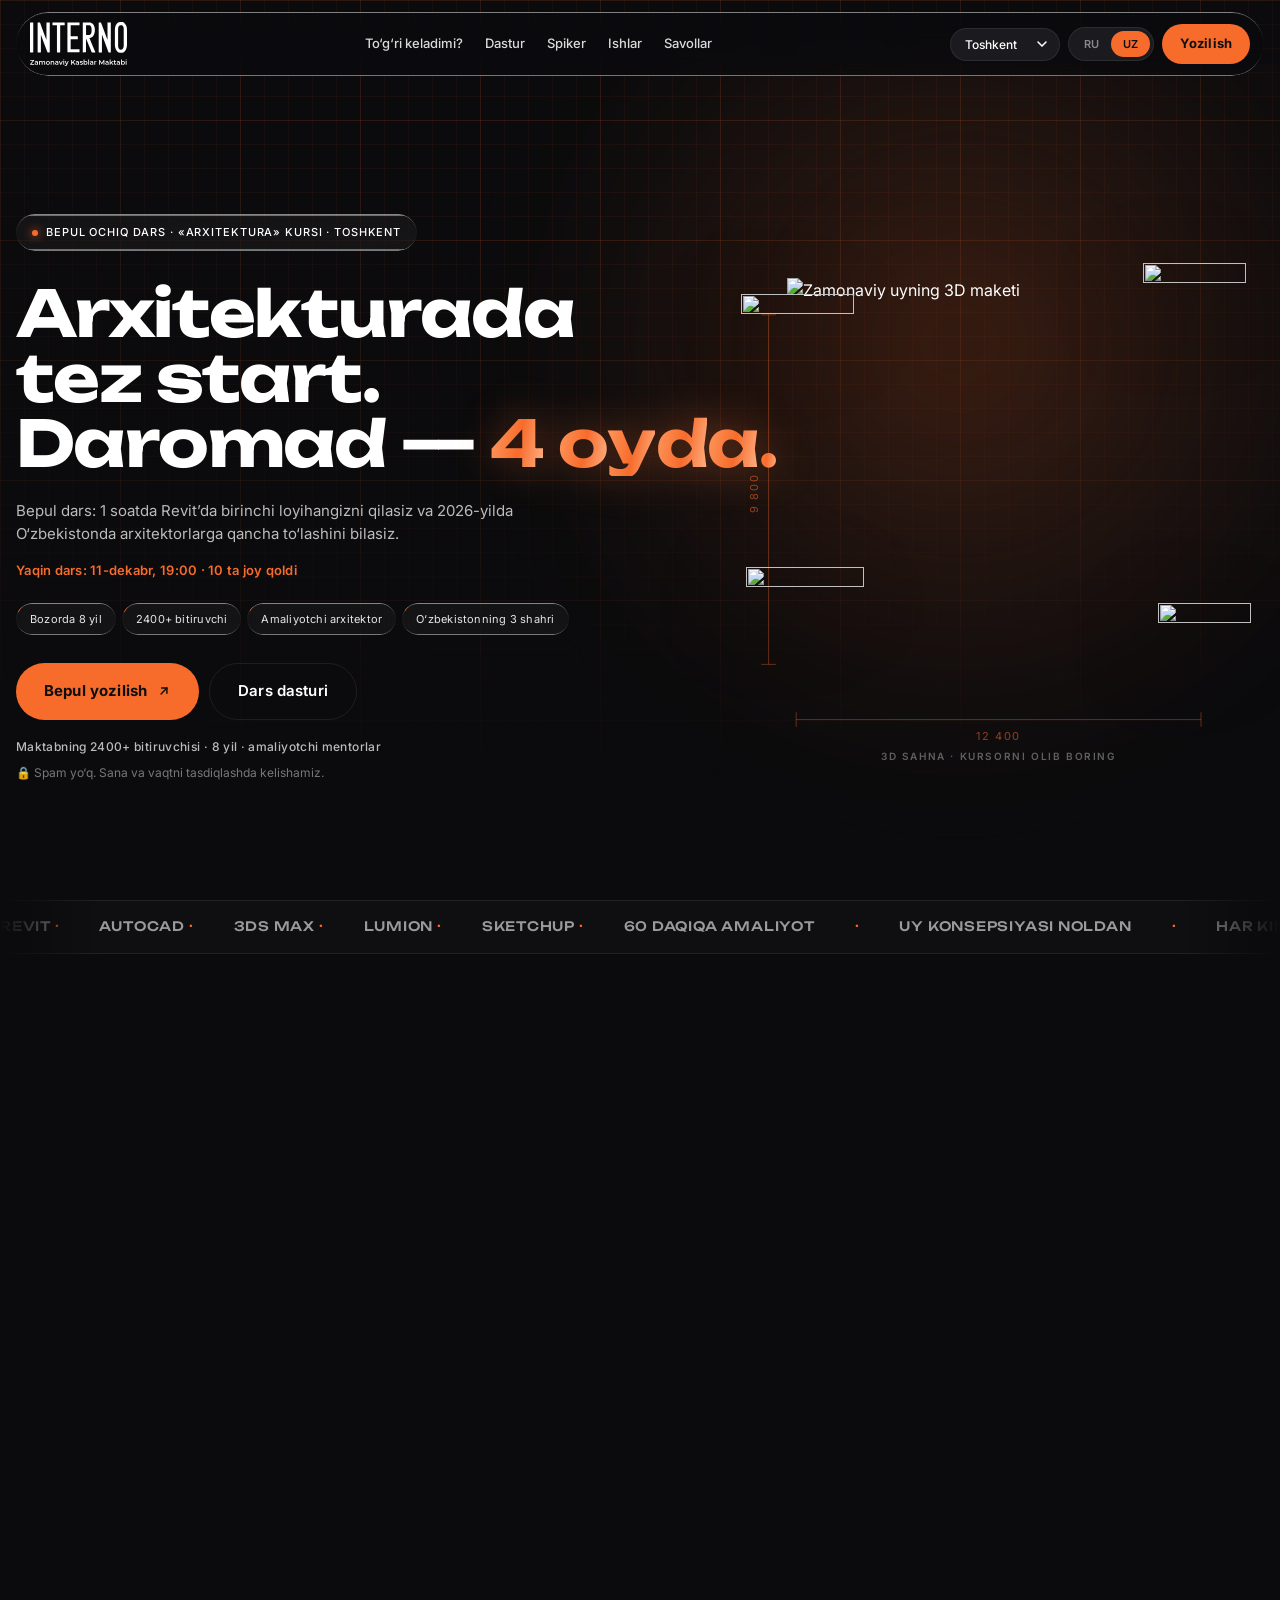
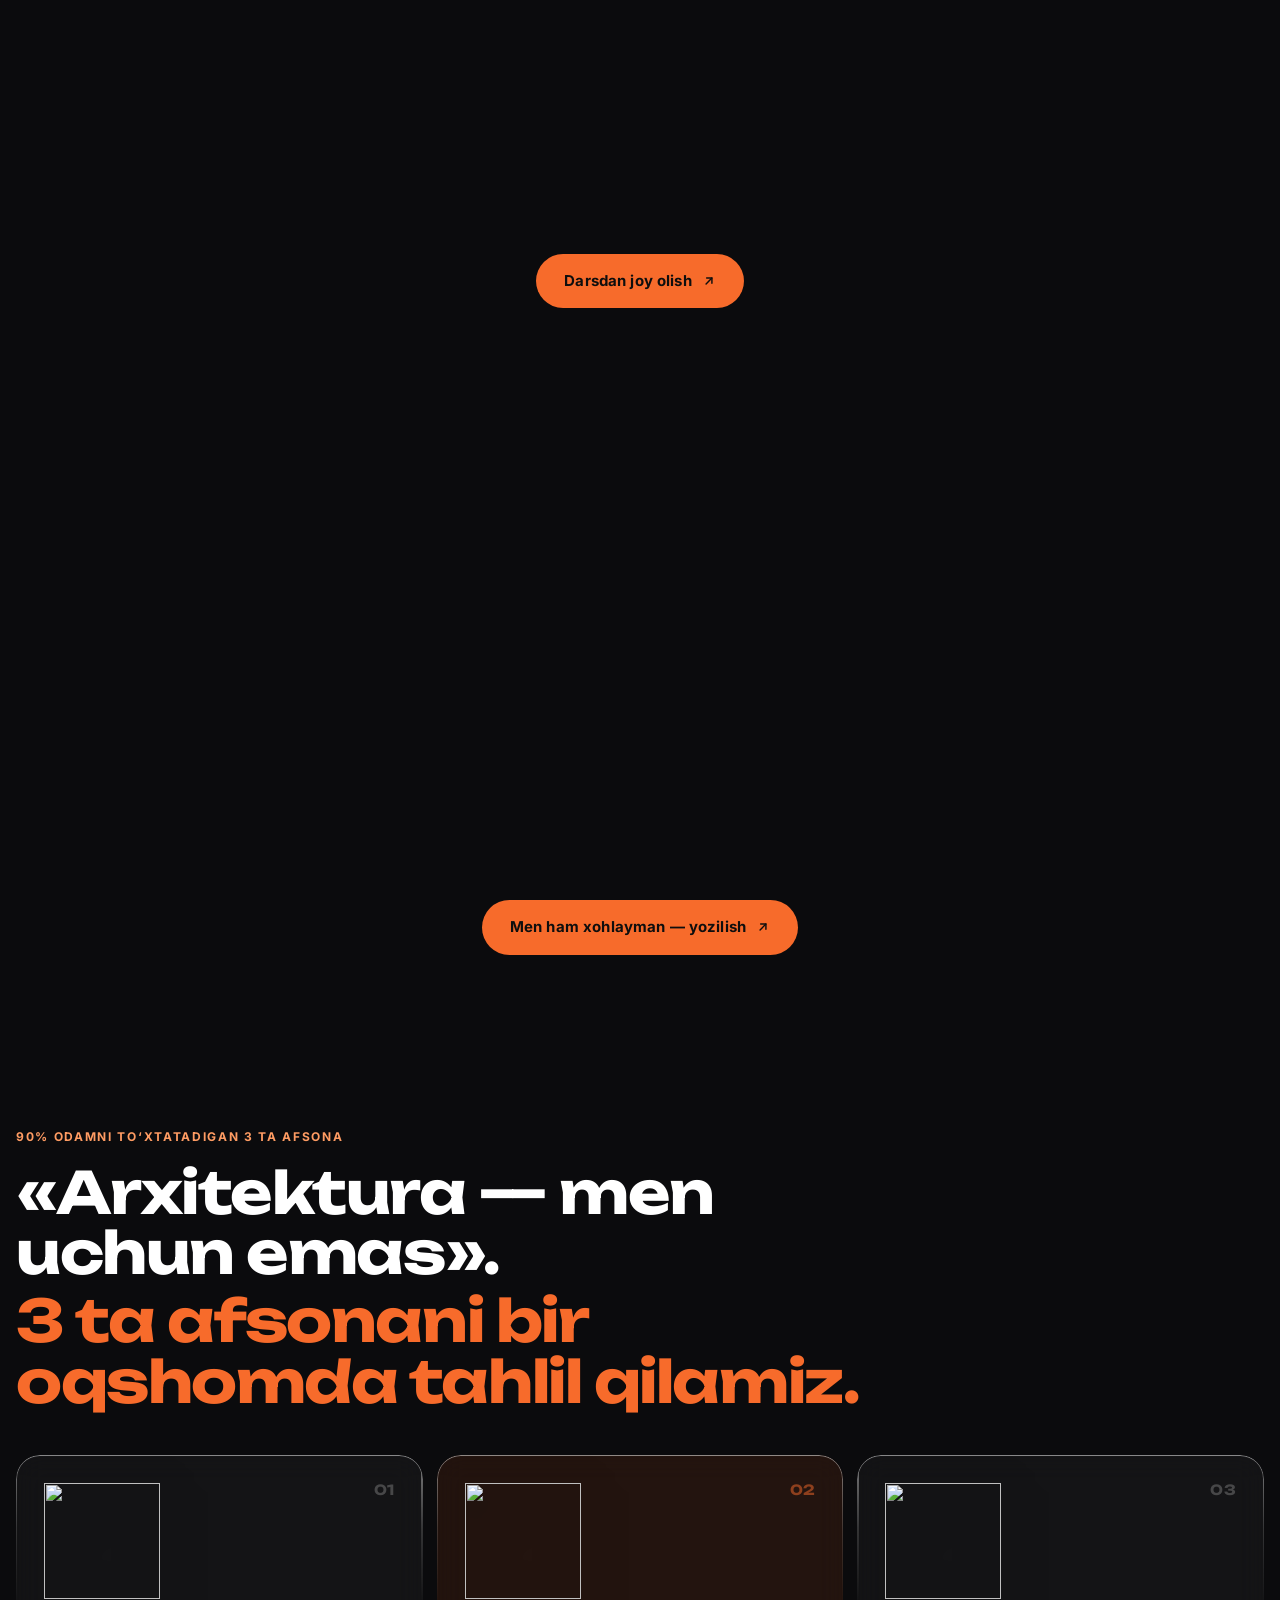
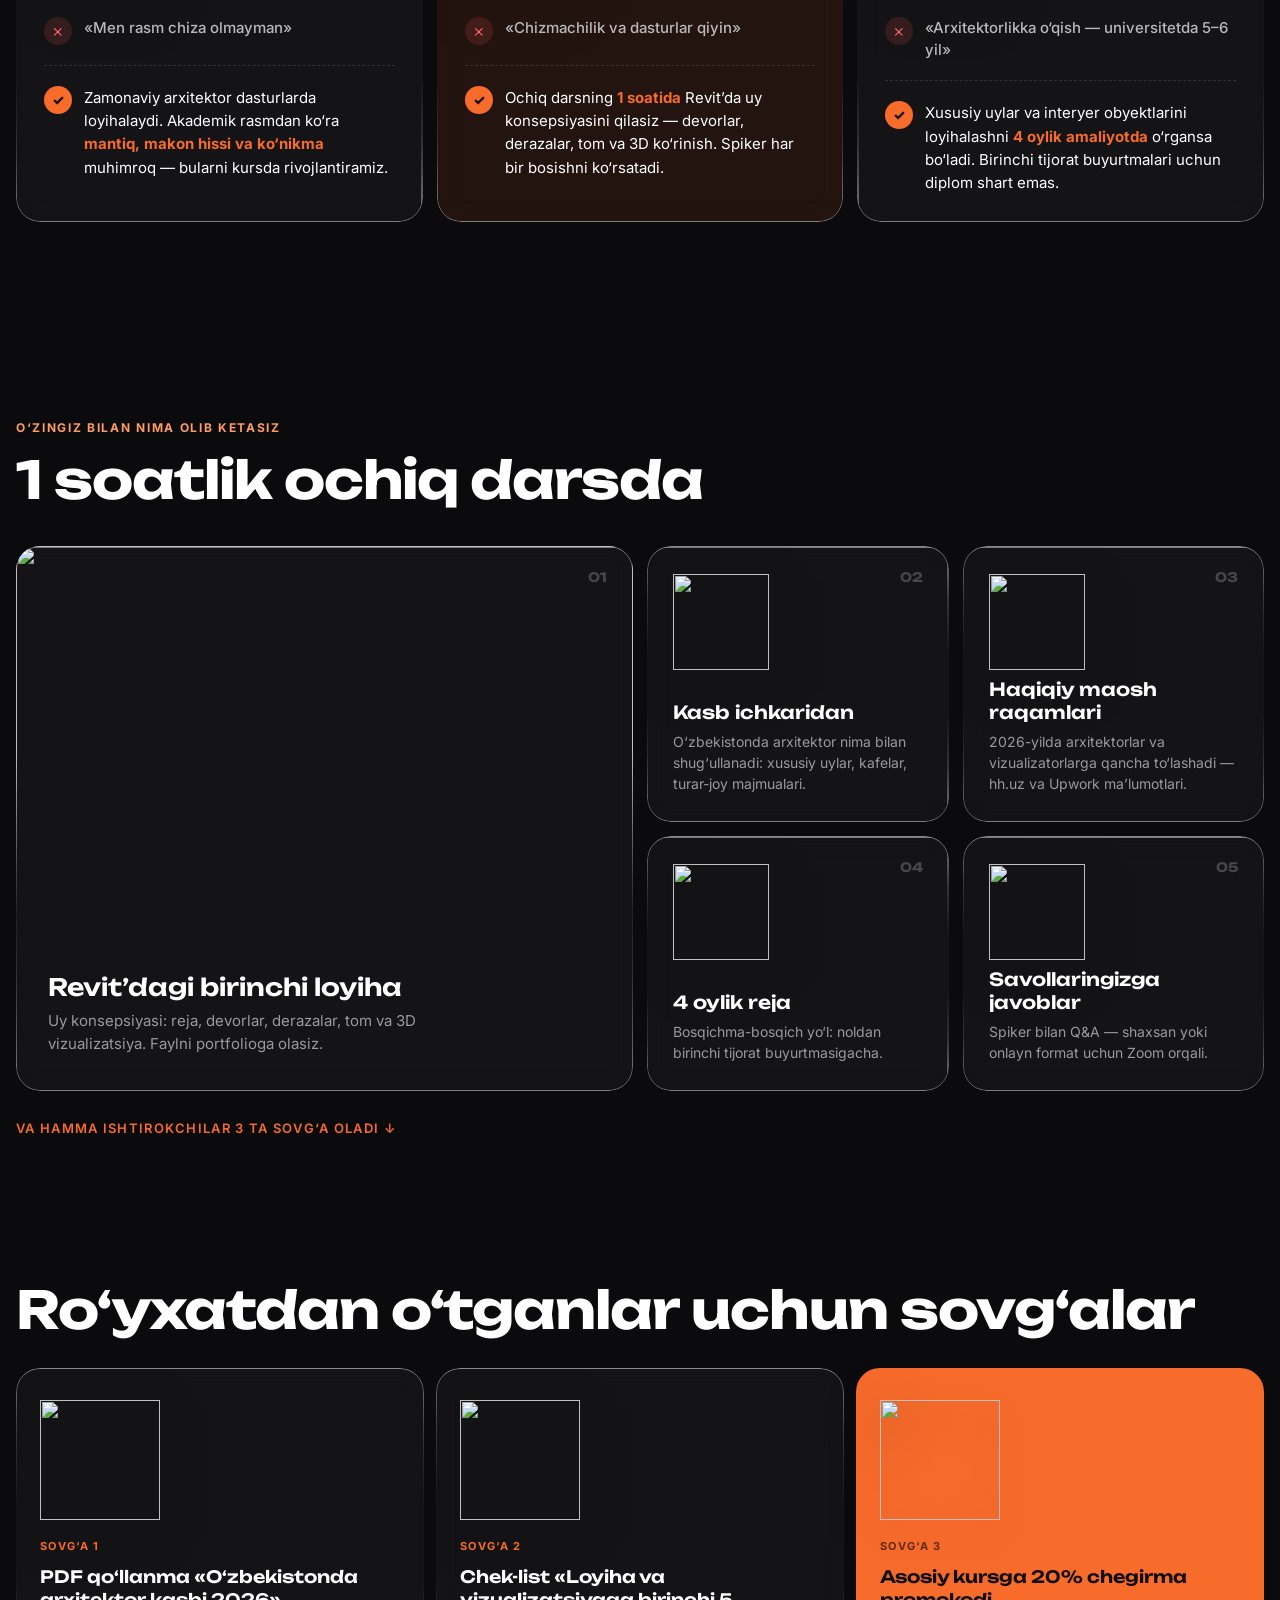
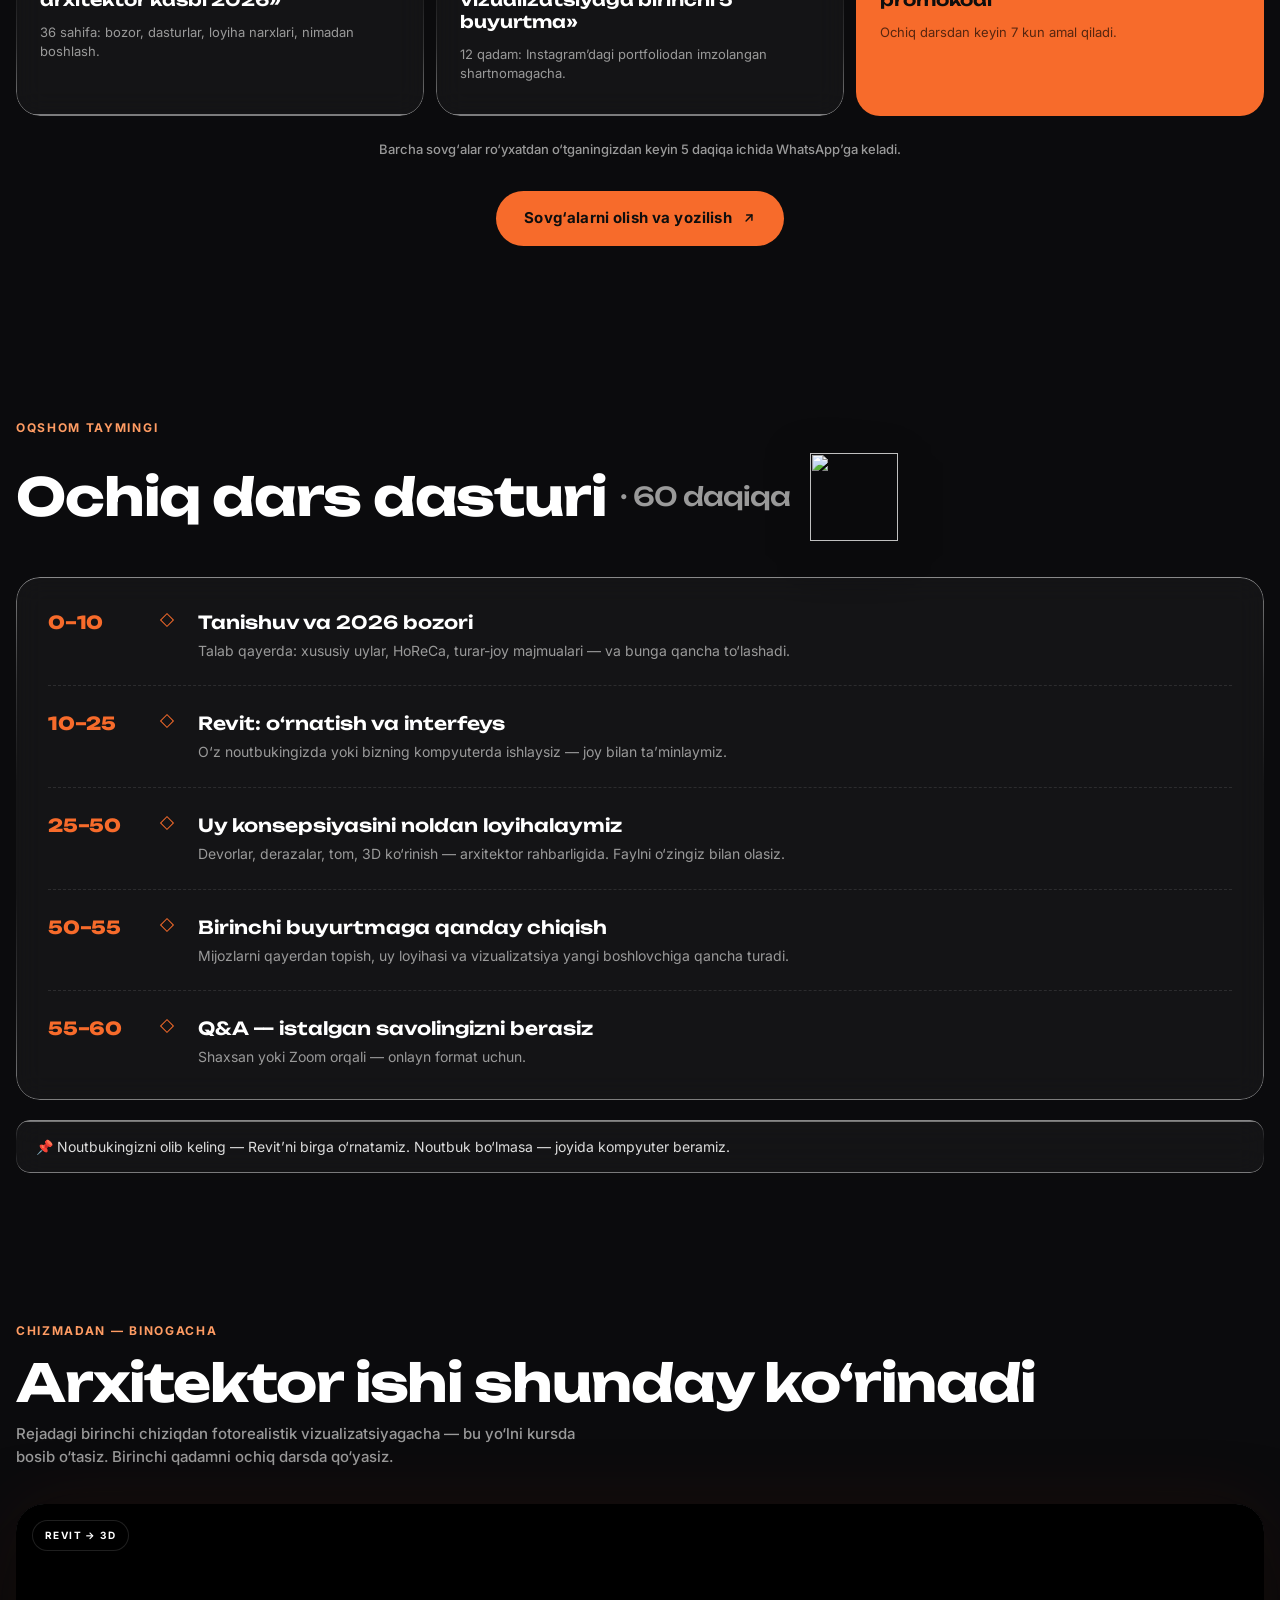
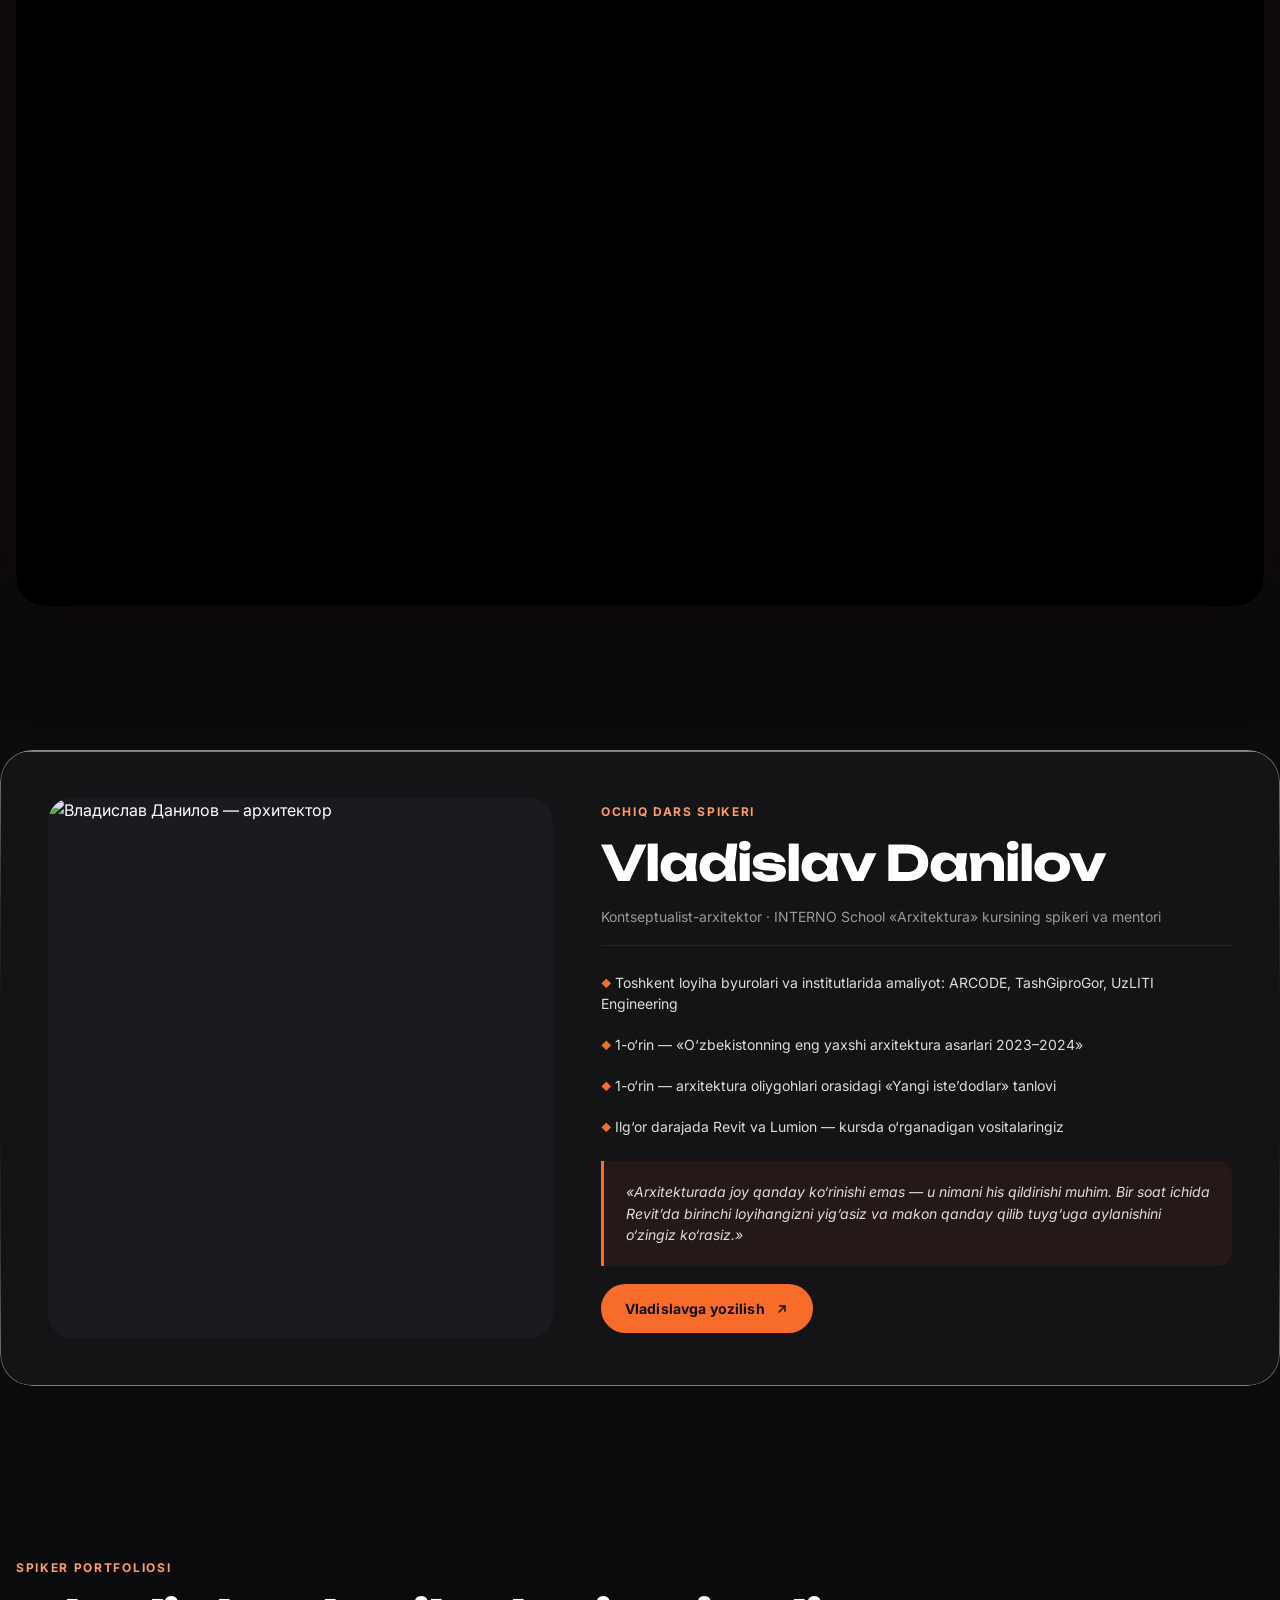
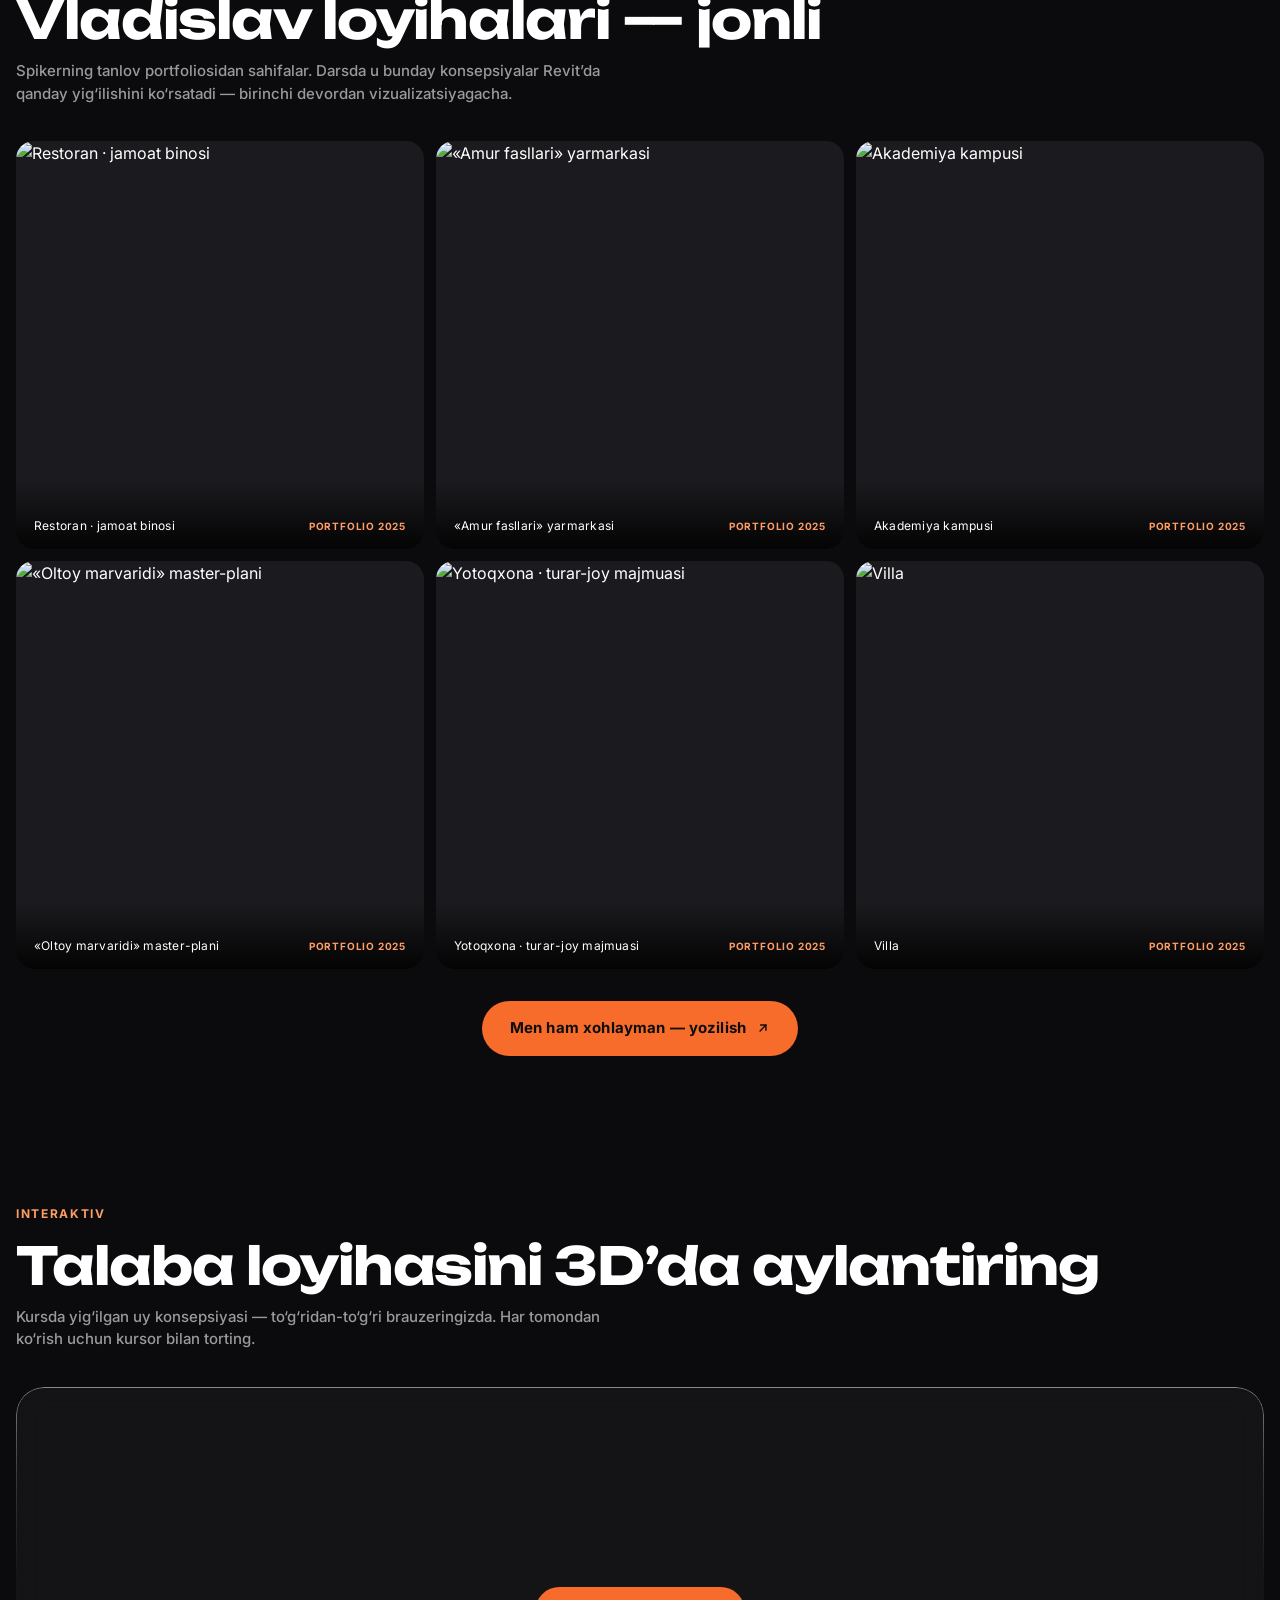
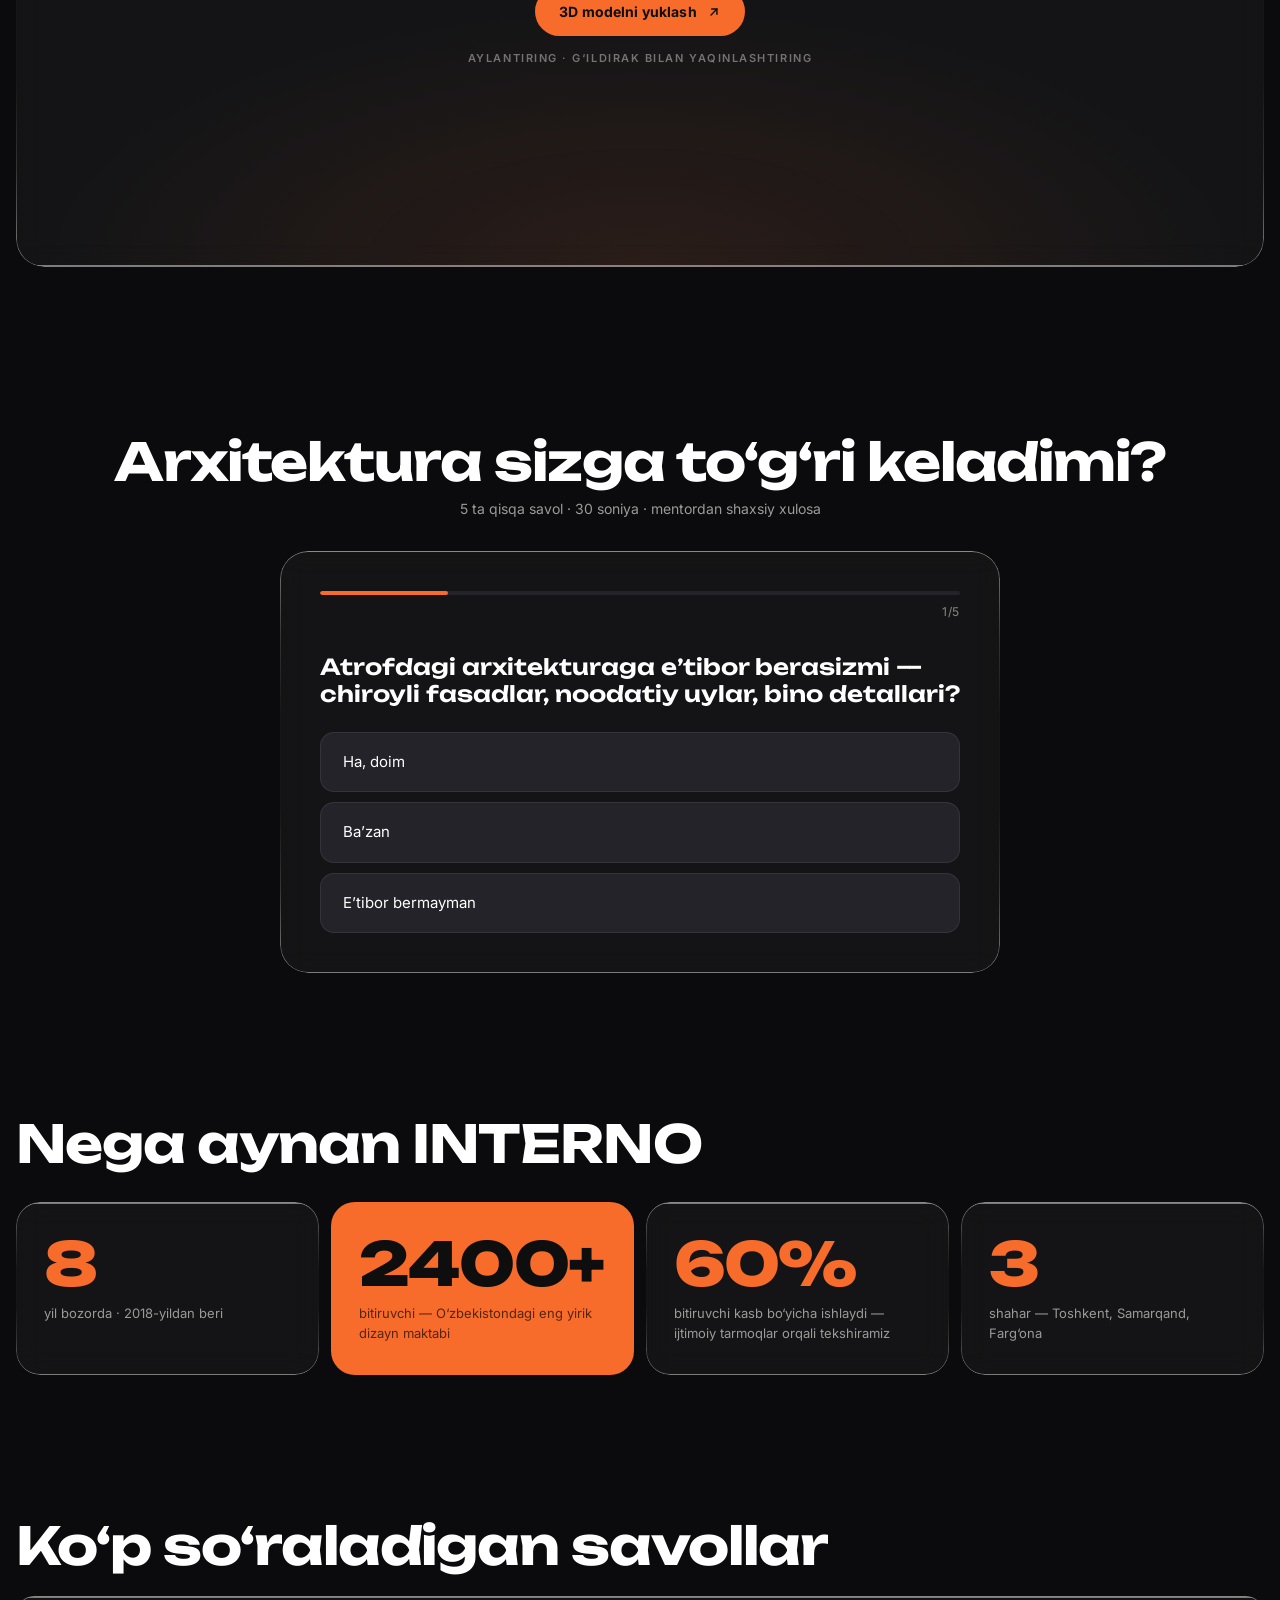
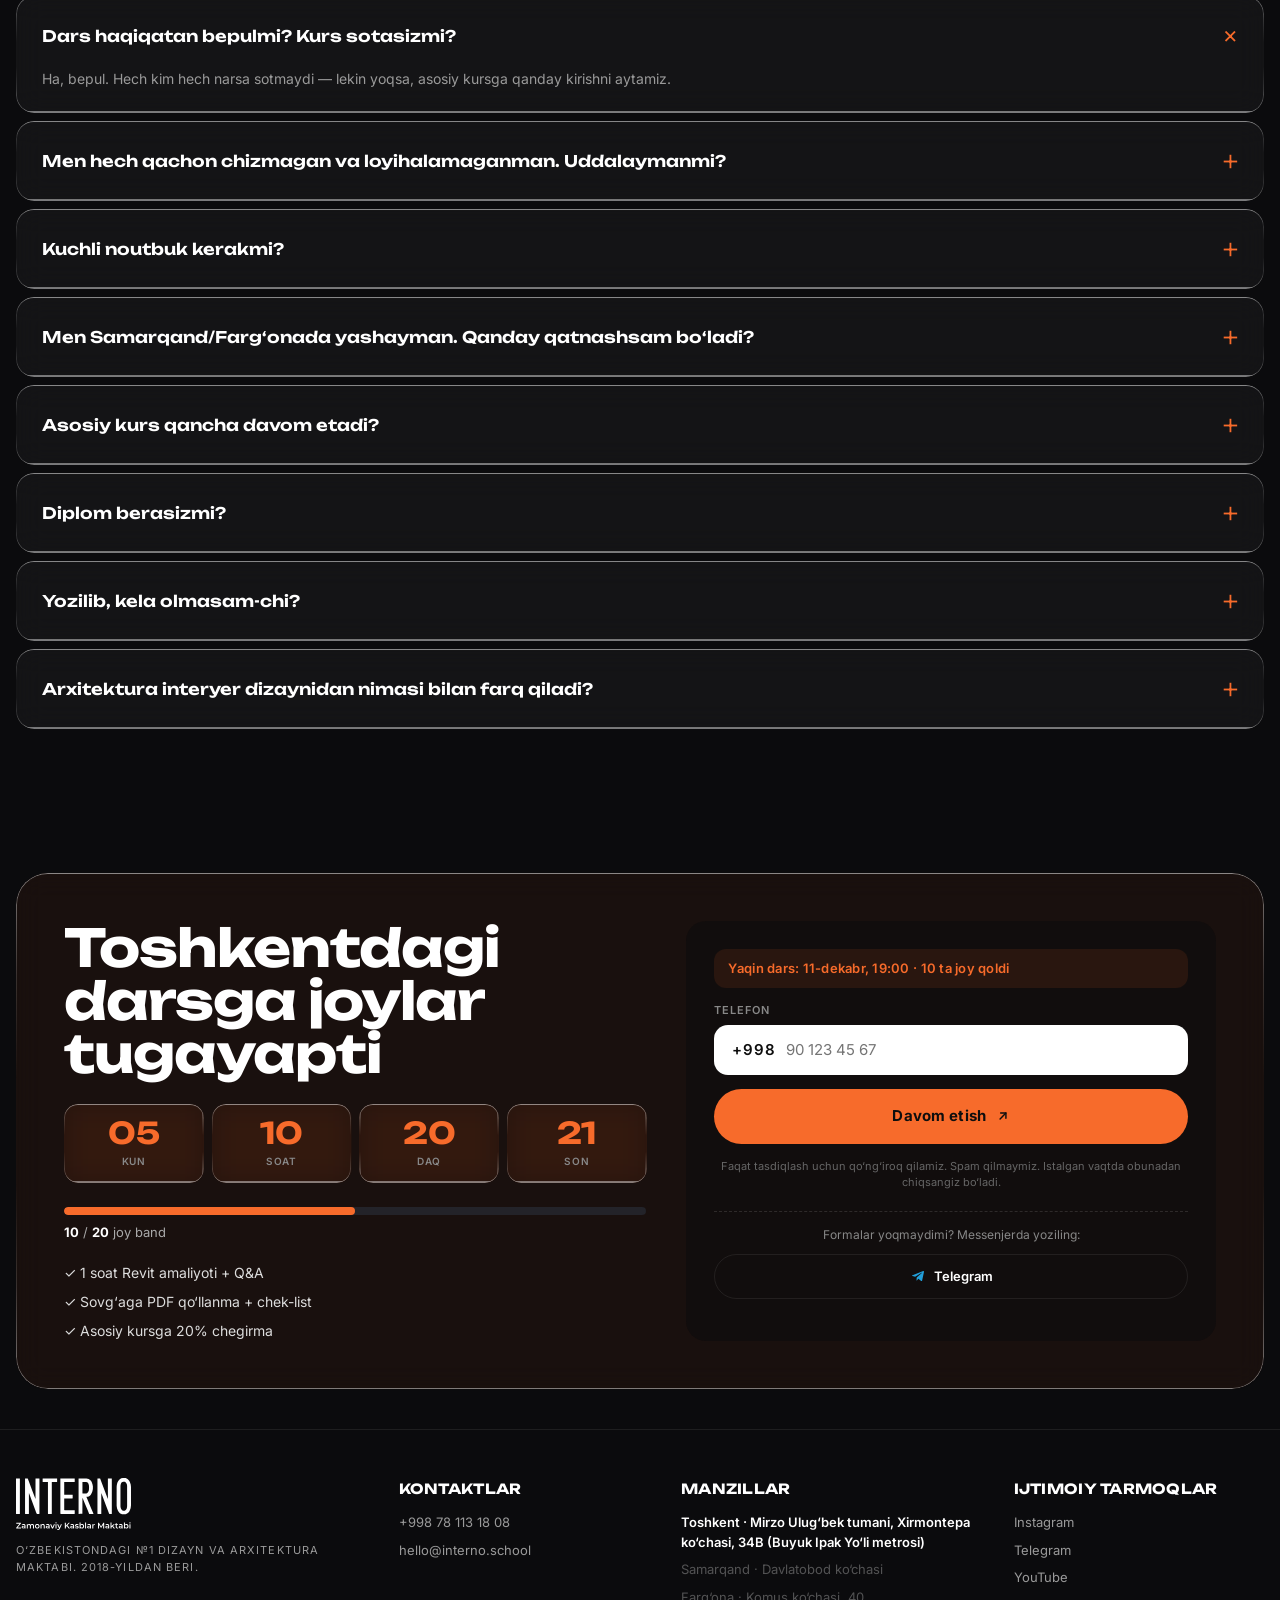
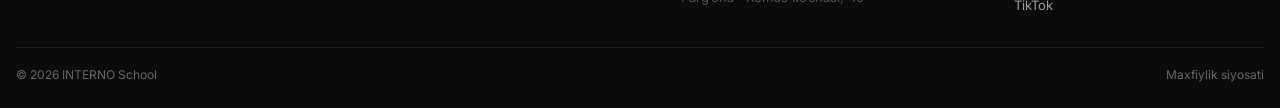
==== commit 4a5a8b4f: "Мессенджер-кнопка: Telegram-бот @internosales_bot вместо канала, WhatsApp убран deep-link с параметр" ====
--- a/index.html
+++ b/index.html
@@ -1233,13 +1233,9 @@
         <div class="msg-alt">
           <span class="msg-alt__lbl" data-i18n="msg.or">Не любите формы? Запишитесь в мессенджере:</span>
           <div class="msg-alt__btns">
-            <a class="msg-btn msg-btn--tg" href="https://t.me/internoschool" target="_blank" rel="noopener" data-msg="telegram">
+            <a class="msg-btn msg-btn--tg" href="https://t.me/internosales_bot" target="_blank" rel="noopener" data-msg="telegram" data-tg-start>
               <svg viewBox="0 0 24 24" fill="currentColor" width="16" height="16" aria-hidden="true"><path d="M9.78 18.65l.28-4.23 7.68-6.92c.34-.31-.07-.46-.52-.19L7.74 13.3 3.64 12c-.88-.25-.89-.86.2-1.3l15.97-6.16c.73-.33 1.43.18 1.15 1.3l-2.72 12.81c-.19.91-.74 1.13-1.5.71L12.6 16.3l-1.99 1.93c-.23.23-.42.42-.83.42z"/></svg>
               Telegram
-            </a>
-            <a class="msg-btn msg-btn--wa" href="https://wa.me/998781131808" target="_blank" rel="noopener" data-msg="whatsapp" data-wa>
-              <svg viewBox="0 0 24 24" fill="currentColor" width="16" height="16" aria-hidden="true"><path d="M12 2a10 10 0 0 0-8.6 15.1L2 22l5-1.3A10 10 0 1 0 12 2zm0 18.2c-1.5 0-3-.4-4.3-1.2l-.3-.2-3 .8.8-2.9-.2-.3A8.2 8.2 0 1 1 12 20.2zm4.6-6.1c-.3-.1-1.5-.7-1.7-.8-.2-.1-.4-.1-.6.1-.2.3-.7.8-.8 1-.1.2-.3.2-.6.1-.3-.1-1.1-.4-2-1.2-.8-.7-1.3-1.5-1.4-1.8-.1-.3 0-.4.1-.5l.4-.5c.1-.2.2-.3.3-.5.1-.2 0-.4 0-.5l-.8-1.9c-.2-.5-.4-.4-.6-.4h-.5c-.2 0-.5.1-.7.3-.2.3-.9.9-.9 2.2 0 1.3.9 2.5 1 2.7.1.2 1.8 2.8 4.4 3.9.6.3 1.1.4 1.5.5.6.2 1.2.2 1.6.1.5-.1 1.5-.6 1.7-1.2.2-.6.2-1.1.1-1.2-.1-.1-.2-.2-.5-.3z"/></svg>
-              WhatsApp
             </a>
           </div>
         </div>
@@ -1338,13 +1334,9 @@
       <div class="msg-alt msg-alt--modal">
         <span class="msg-alt__lbl" data-i18n="msg.or">Не любите формы? Запишитесь в мессенджере:</span>
         <div class="msg-alt__btns">
-          <a class="msg-btn msg-btn--tg" href="https://t.me/internoschool" target="_blank" rel="noopener" data-msg="telegram">
+          <a class="msg-btn msg-btn--tg" href="https://t.me/internosales_bot" target="_blank" rel="noopener" data-msg="telegram" data-tg-start>
             <svg viewBox="0 0 24 24" fill="currentColor" width="16" height="16" aria-hidden="true"><path d="M9.78 18.65l.28-4.23 7.68-6.92c.34-.31-.07-.46-.52-.19L7.74 13.3 3.64 12c-.88-.25-.89-.86.2-1.3l15.97-6.16c.73-.33 1.43.18 1.15 1.3l-2.72 12.81c-.19.91-.74 1.13-1.5.71L12.6 16.3l-1.99 1.93c-.23.23-.42.42-.83.42z"/></svg>
             Telegram
-          </a>
-          <a class="msg-btn msg-btn--wa" href="https://wa.me/998781131808" target="_blank" rel="noopener" data-msg="whatsapp" data-wa>
-            <svg viewBox="0 0 24 24" fill="currentColor" width="16" height="16" aria-hidden="true"><path d="M12 2a10 10 0 0 0-8.6 15.1L2 22l5-1.3A10 10 0 1 0 12 2zm0 18.2c-1.5 0-3-.4-4.3-1.2l-.3-.2-3 .8.8-2.9-.2-.3A8.2 8.2 0 1 1 12 20.2zm4.6-6.1c-.3-.1-1.5-.7-1.7-.8-.2-.1-.4-.1-.6.1-.2.3-.7.8-.8 1-.1.2-.3.2-.6.1-.3-.1-1.1-.4-2-1.2-.8-.7-1.3-1.5-1.4-1.8-.1-.3 0-.4.1-.5l.4-.5c.1-.2.2-.3.3-.5.1-.2 0-.4 0-.5l-.8-1.9c-.2-.5-.4-.4-.6-.4h-.5c-.2 0-.5.1-.7.3-.2.3-.9.9-.9 2.2 0 1.3.9 2.5 1 2.7.1.2 1.8 2.8 4.4 3.9.6.3 1.1.4 1.5.5.6.2 1.2.2 1.6.1.5-.1 1.5-.6 1.7-1.2.2-.6.2-1.1.1-1.2-.1-.1-.2-.2-.5-.3z"/></svg>
-            WhatsApp
           </a>
         </div>
       </div>
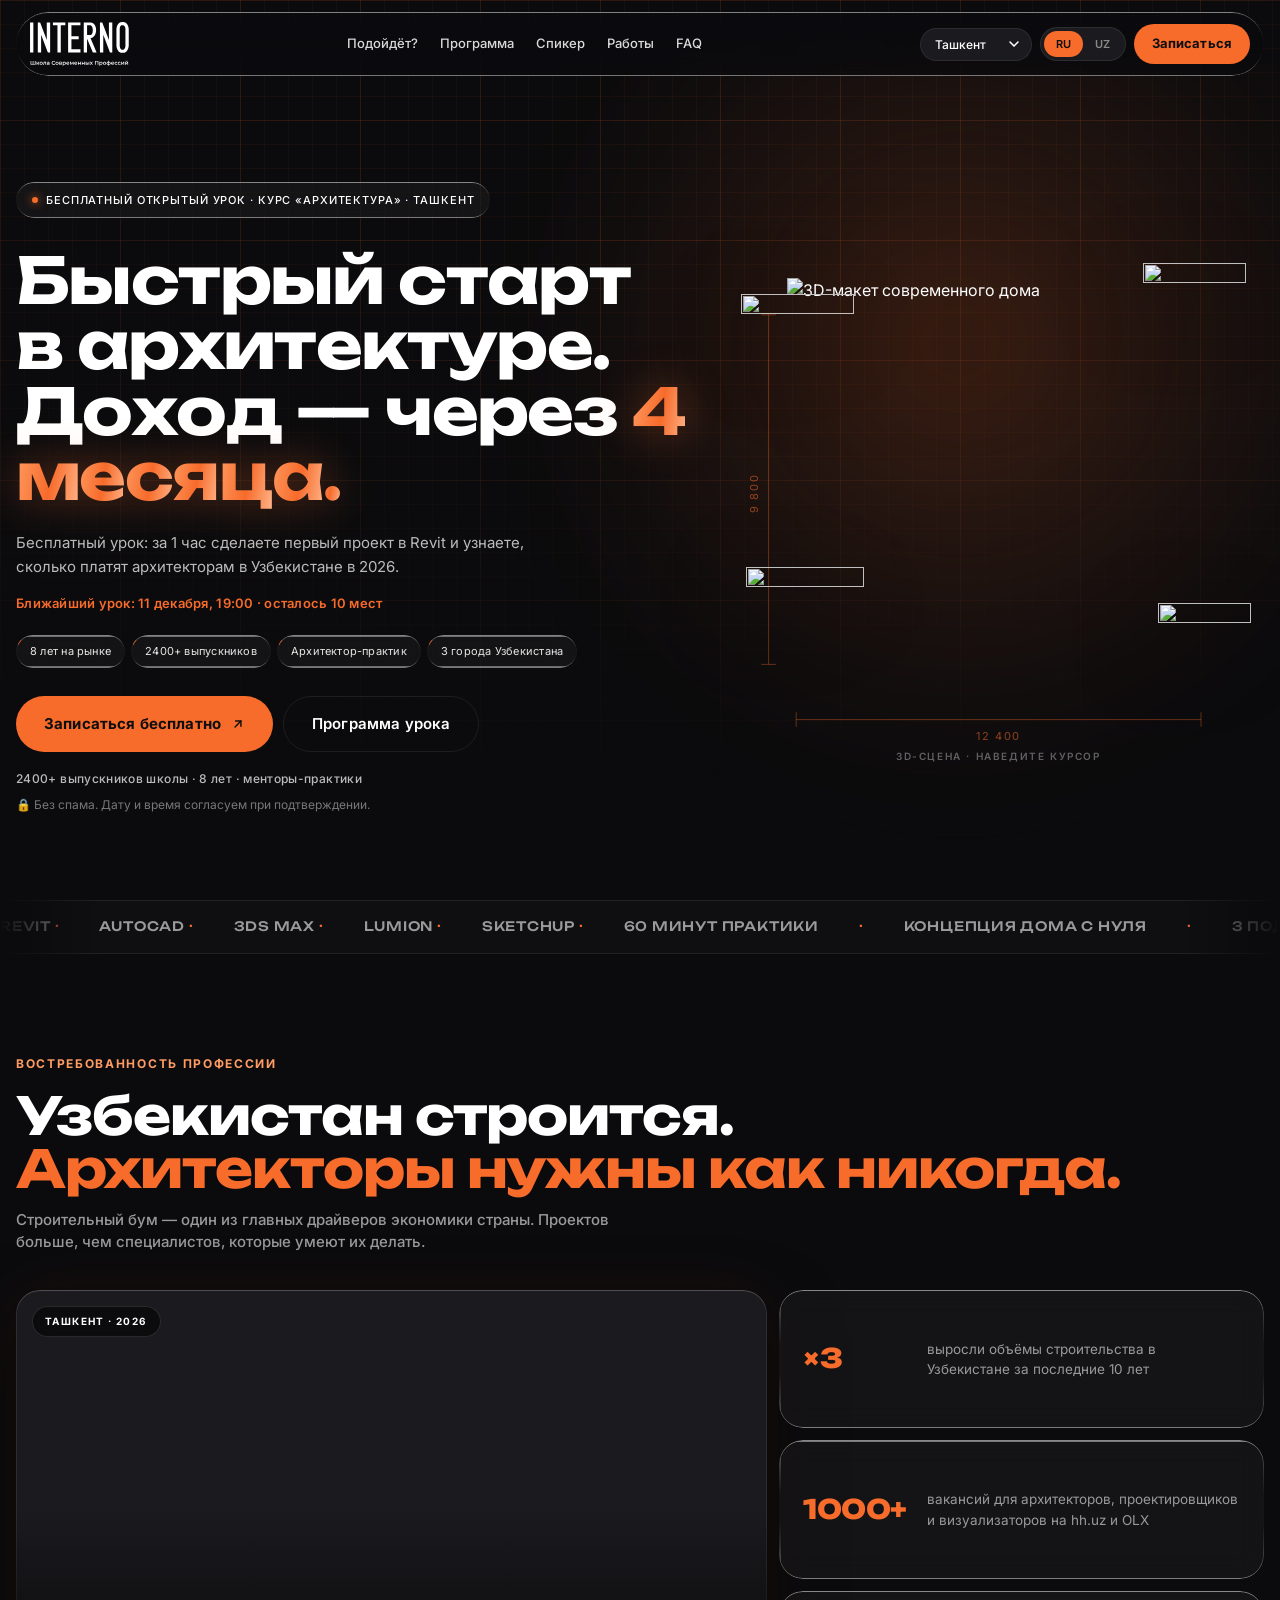
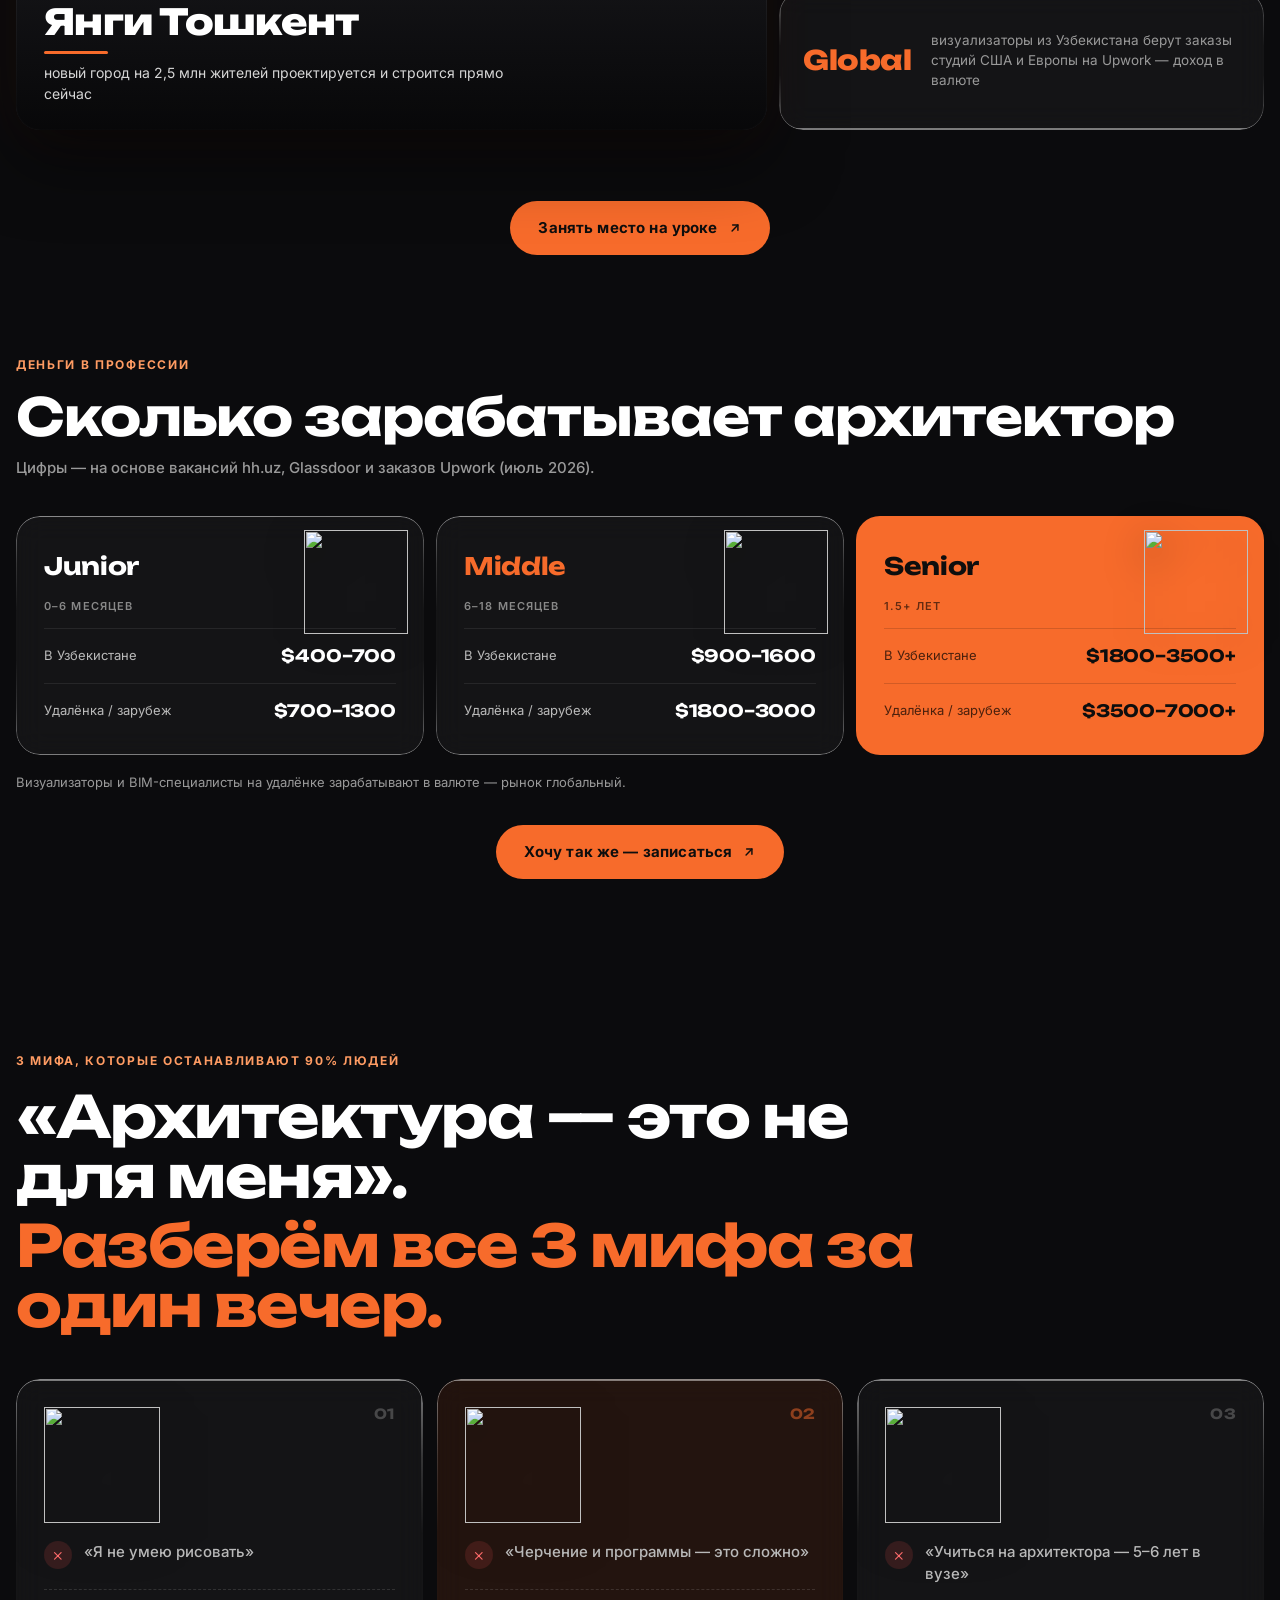
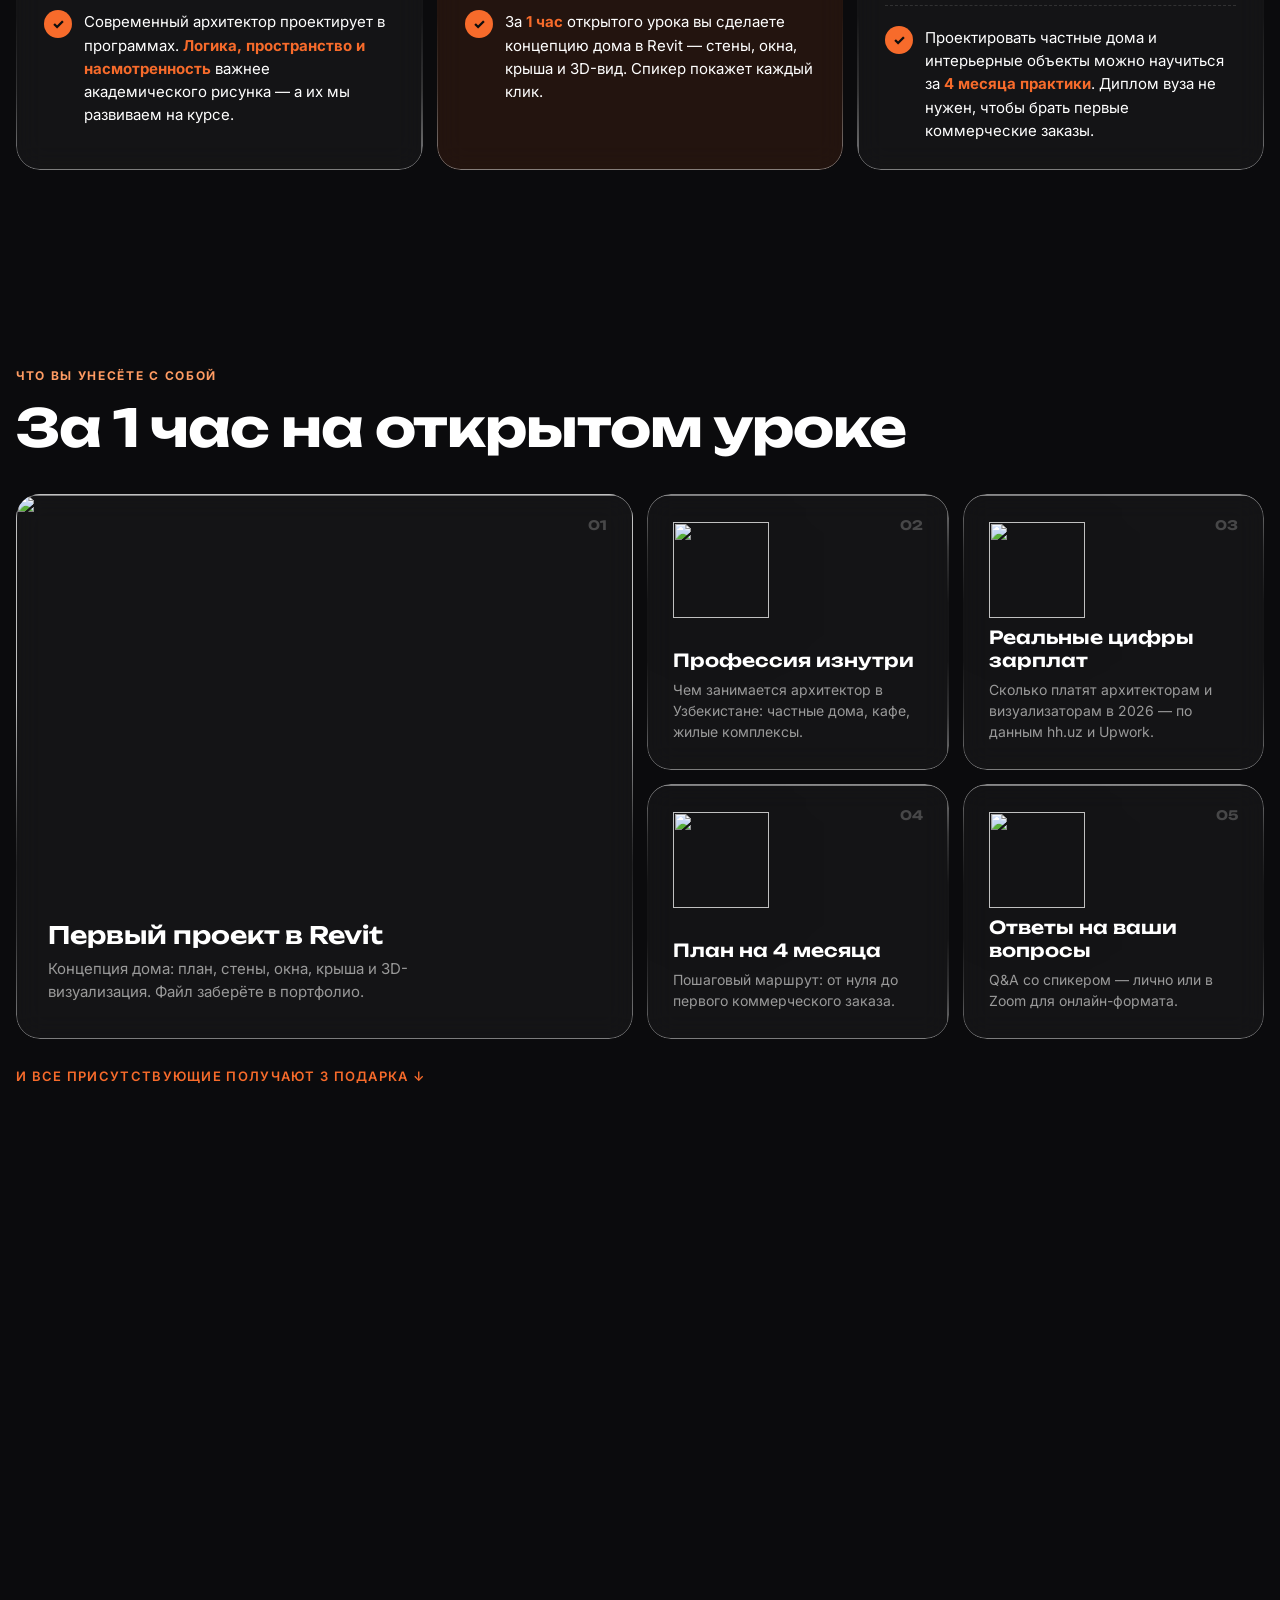
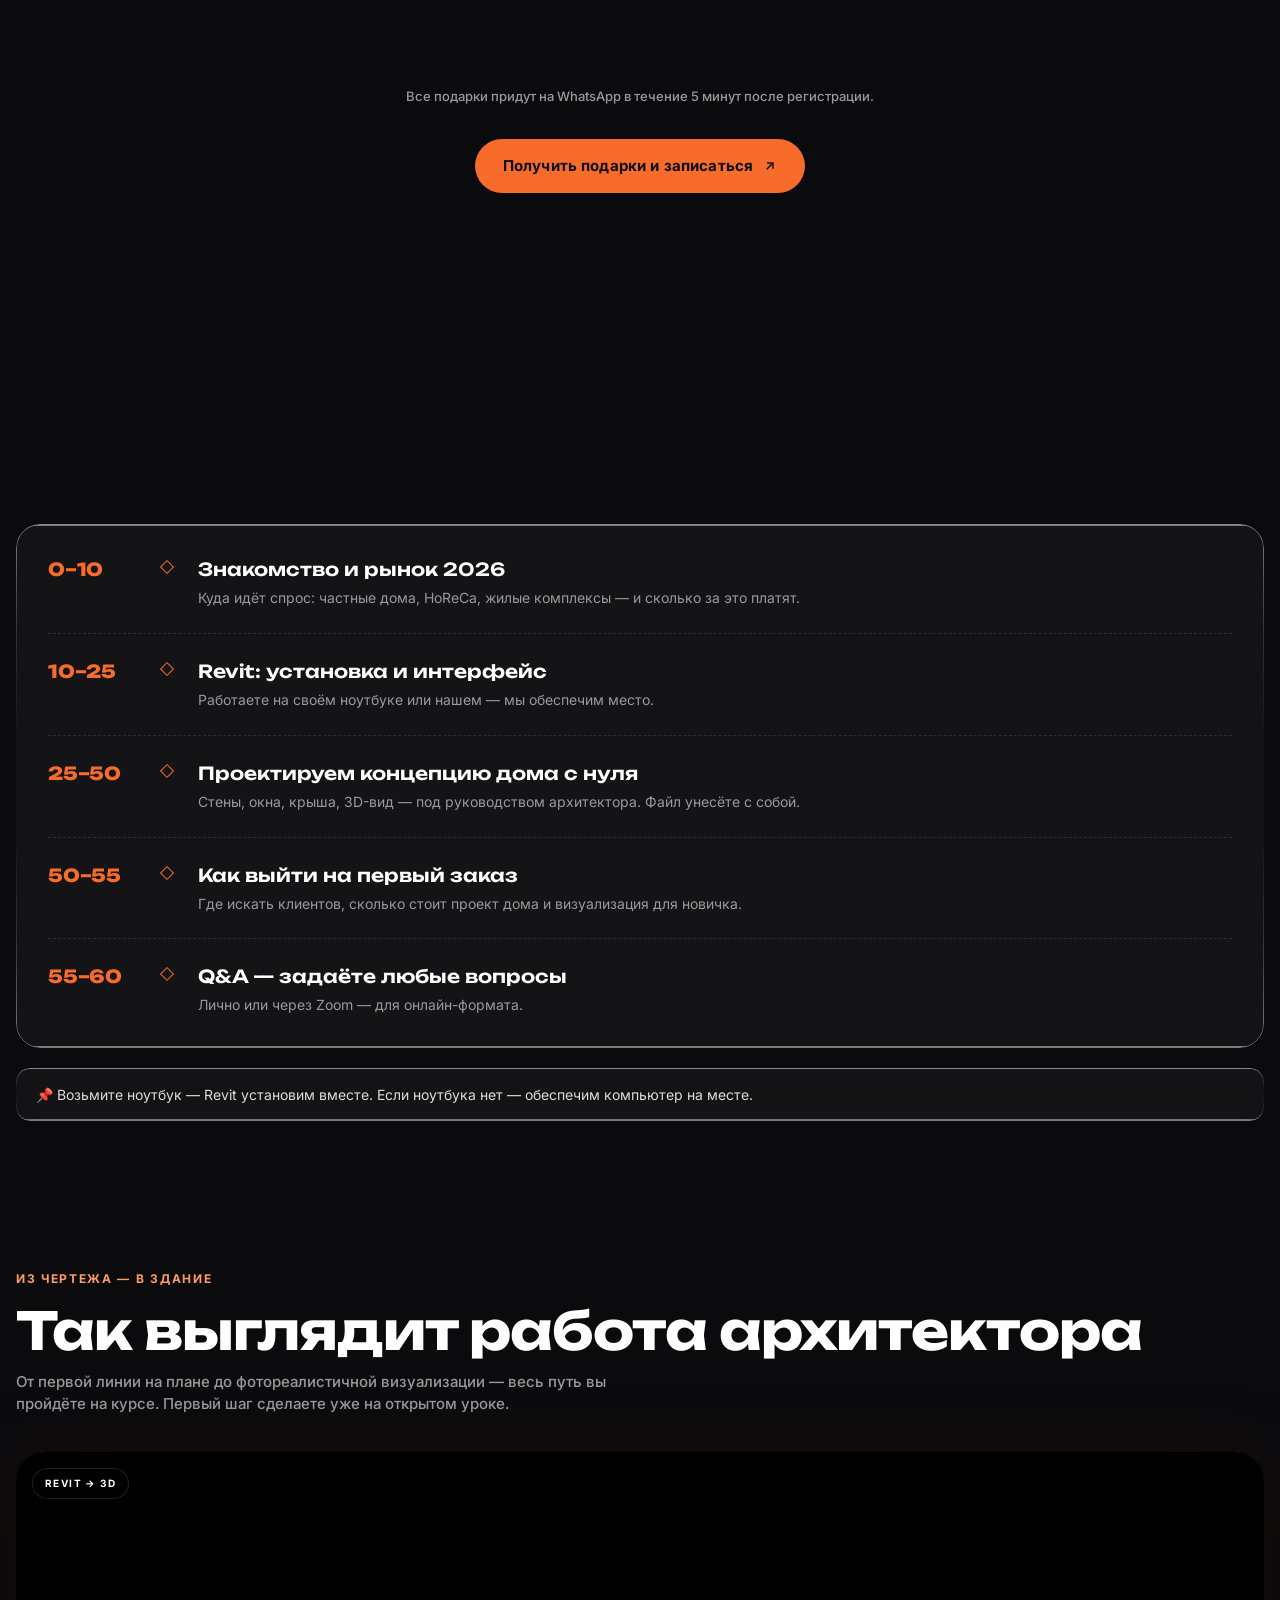
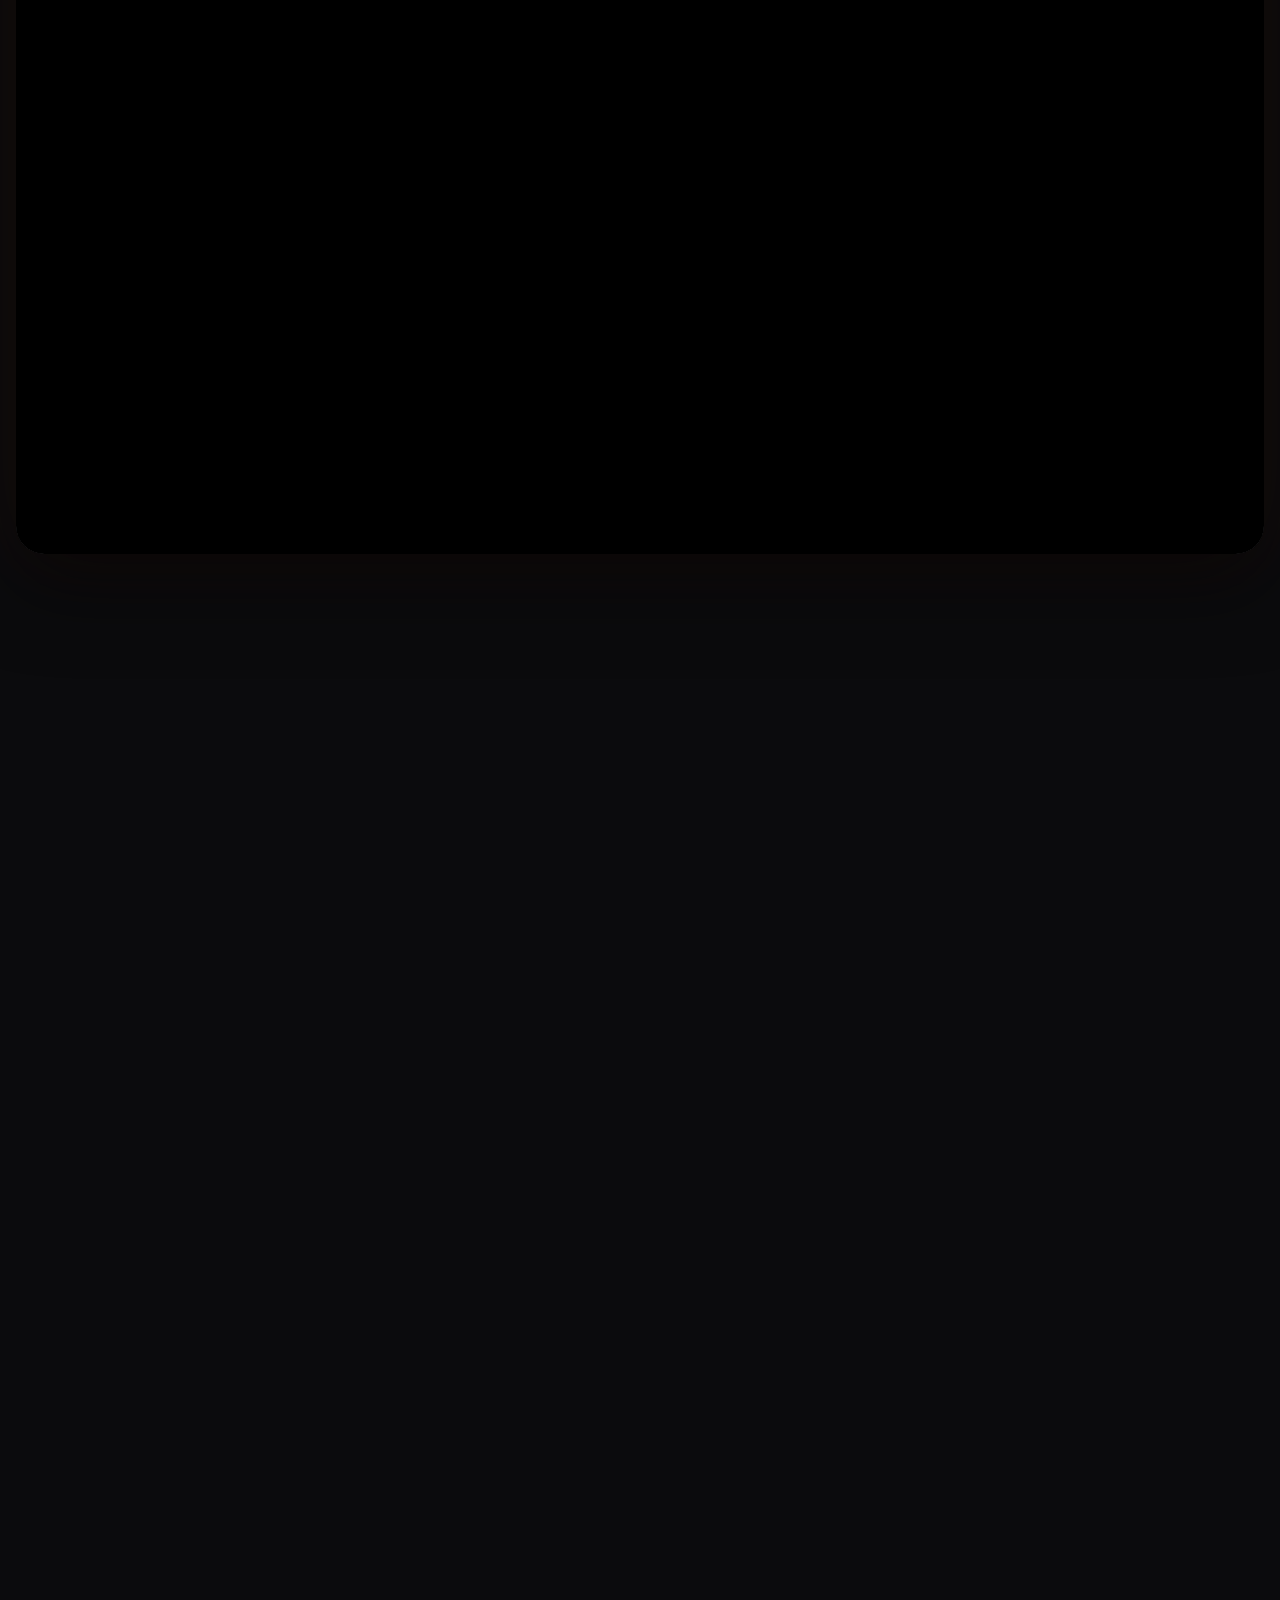
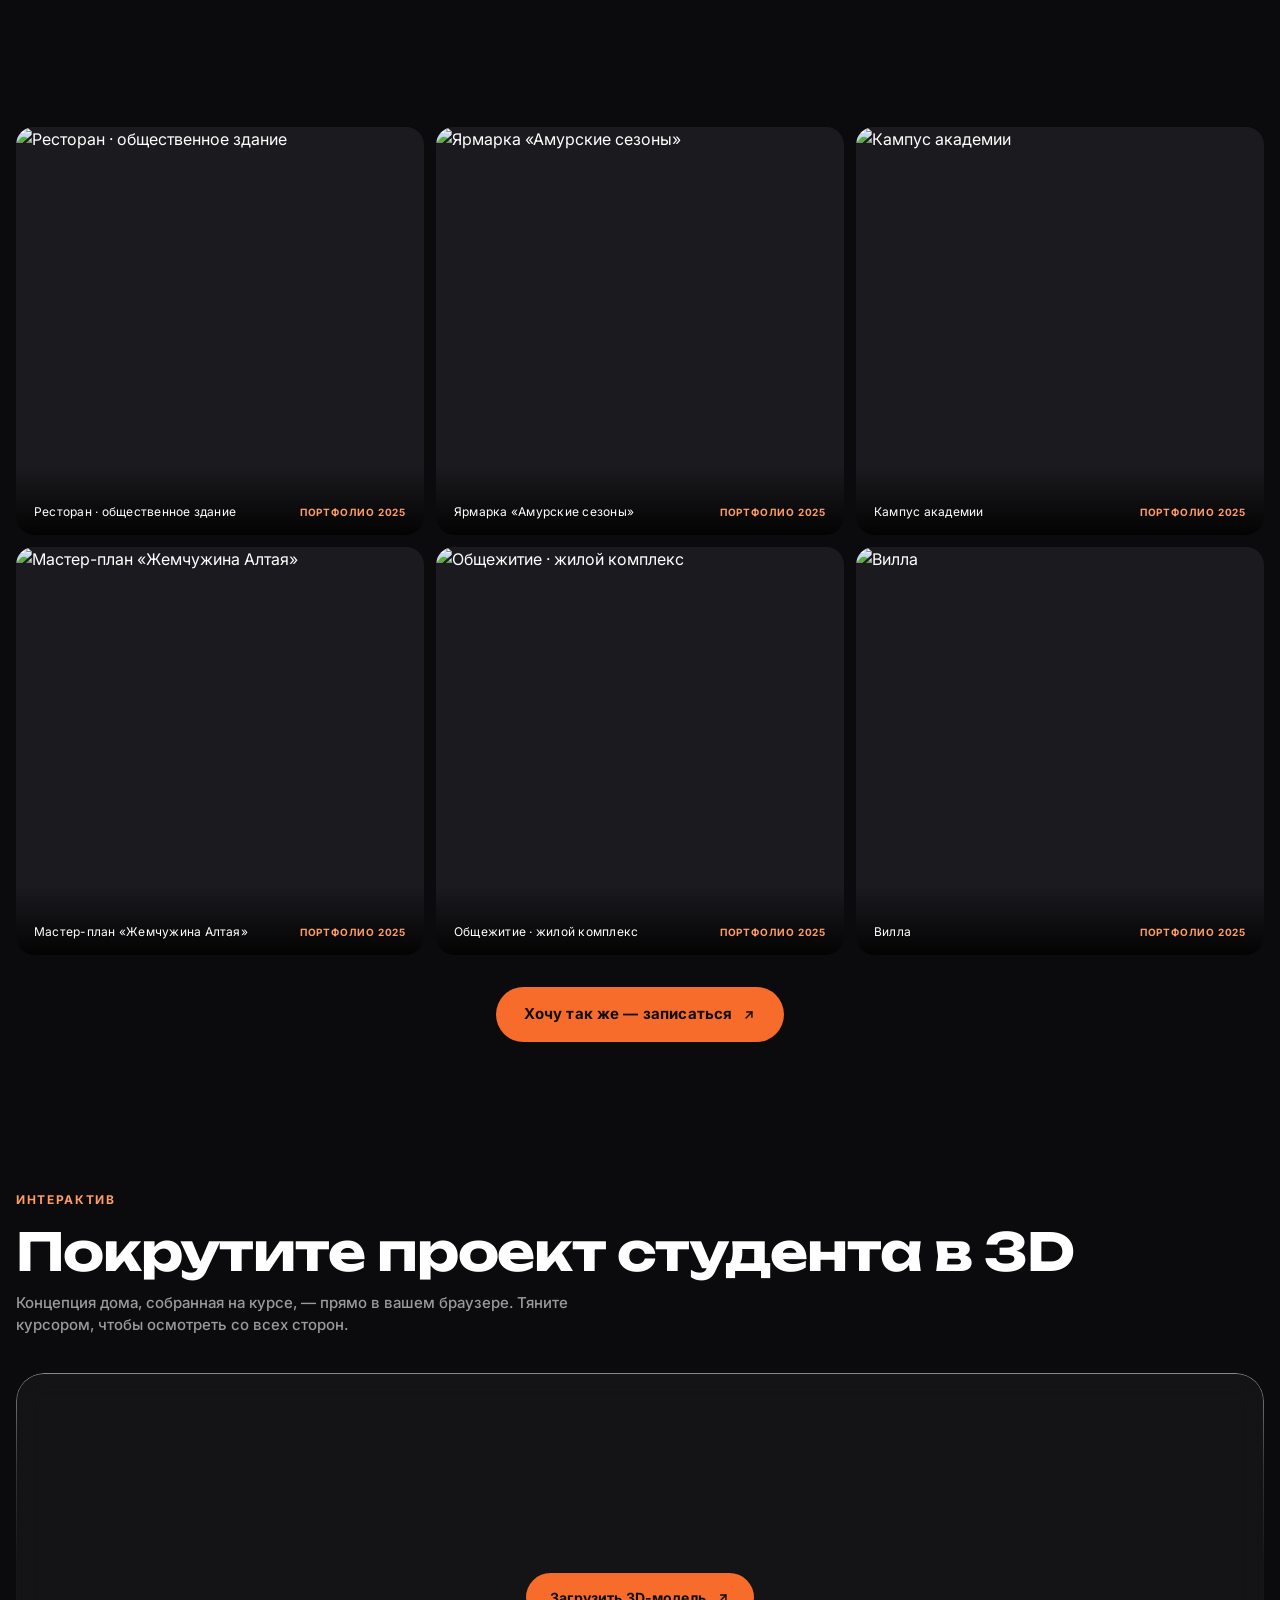
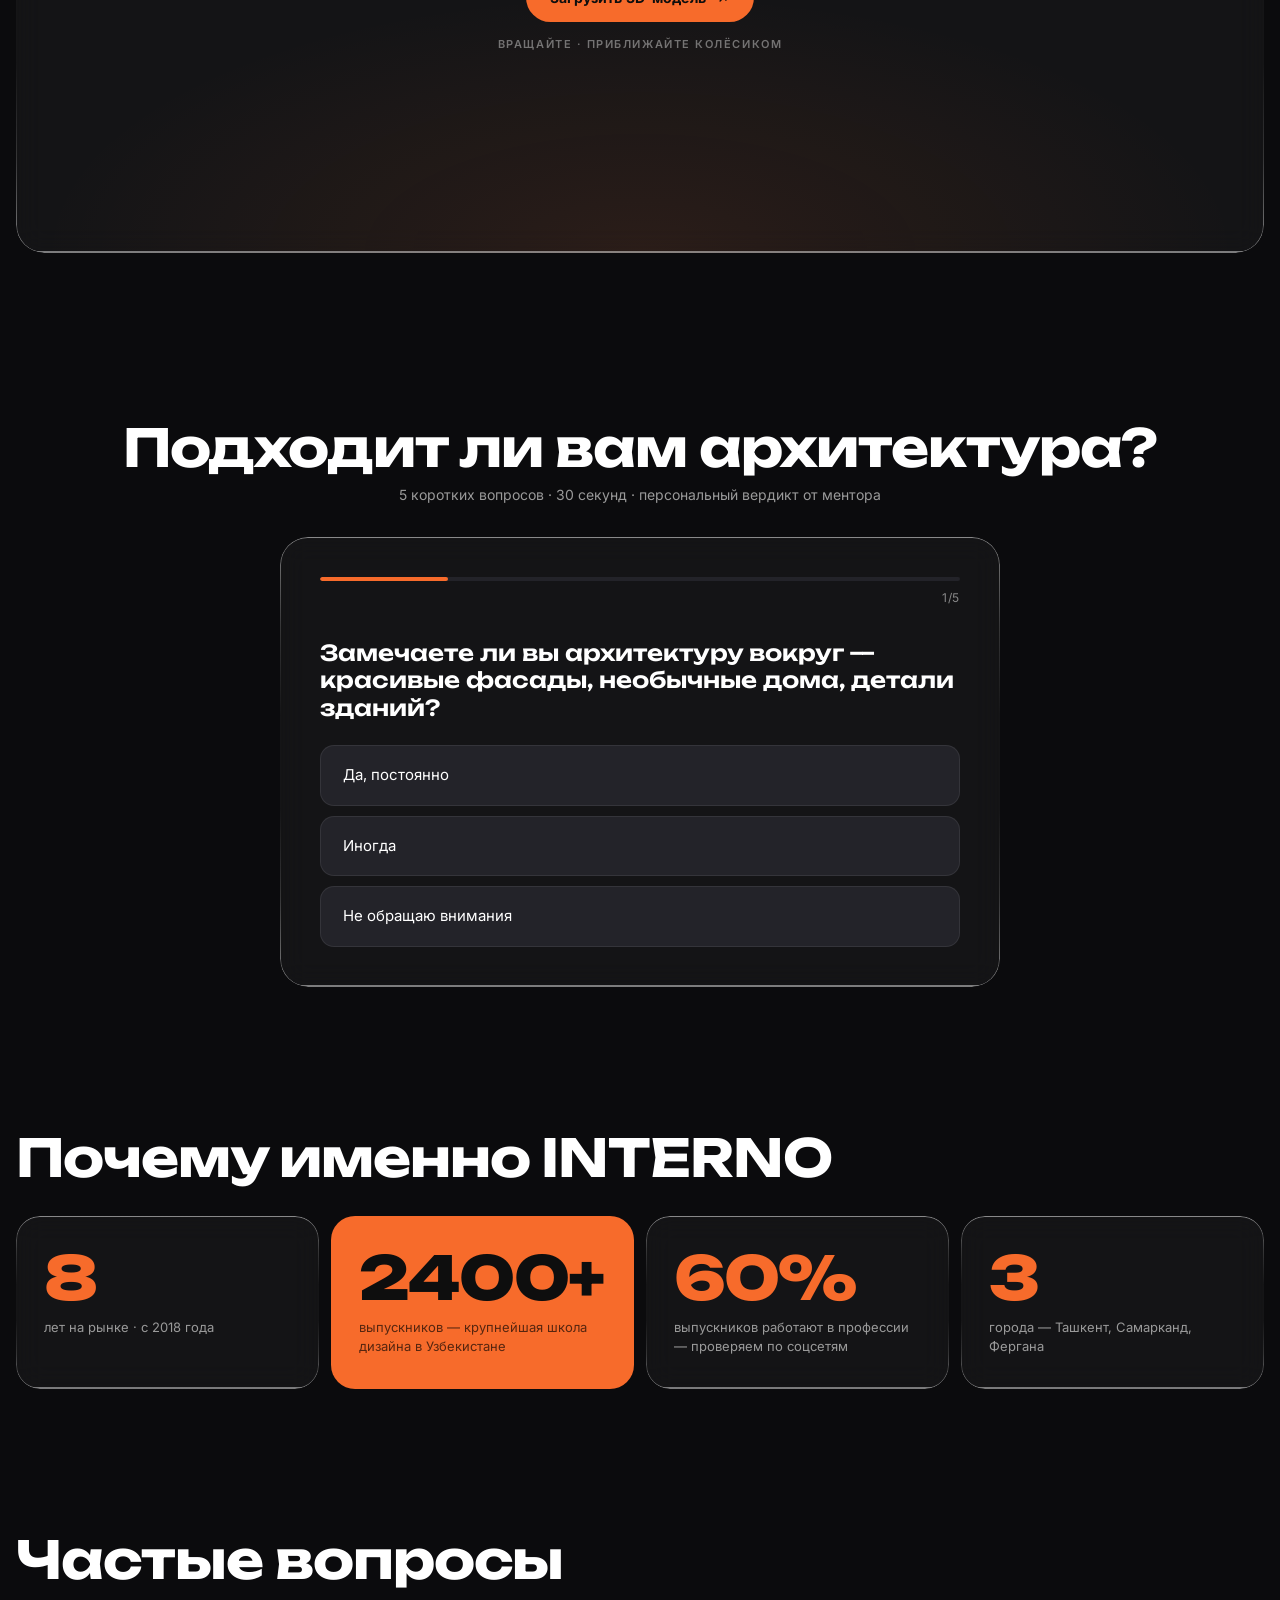
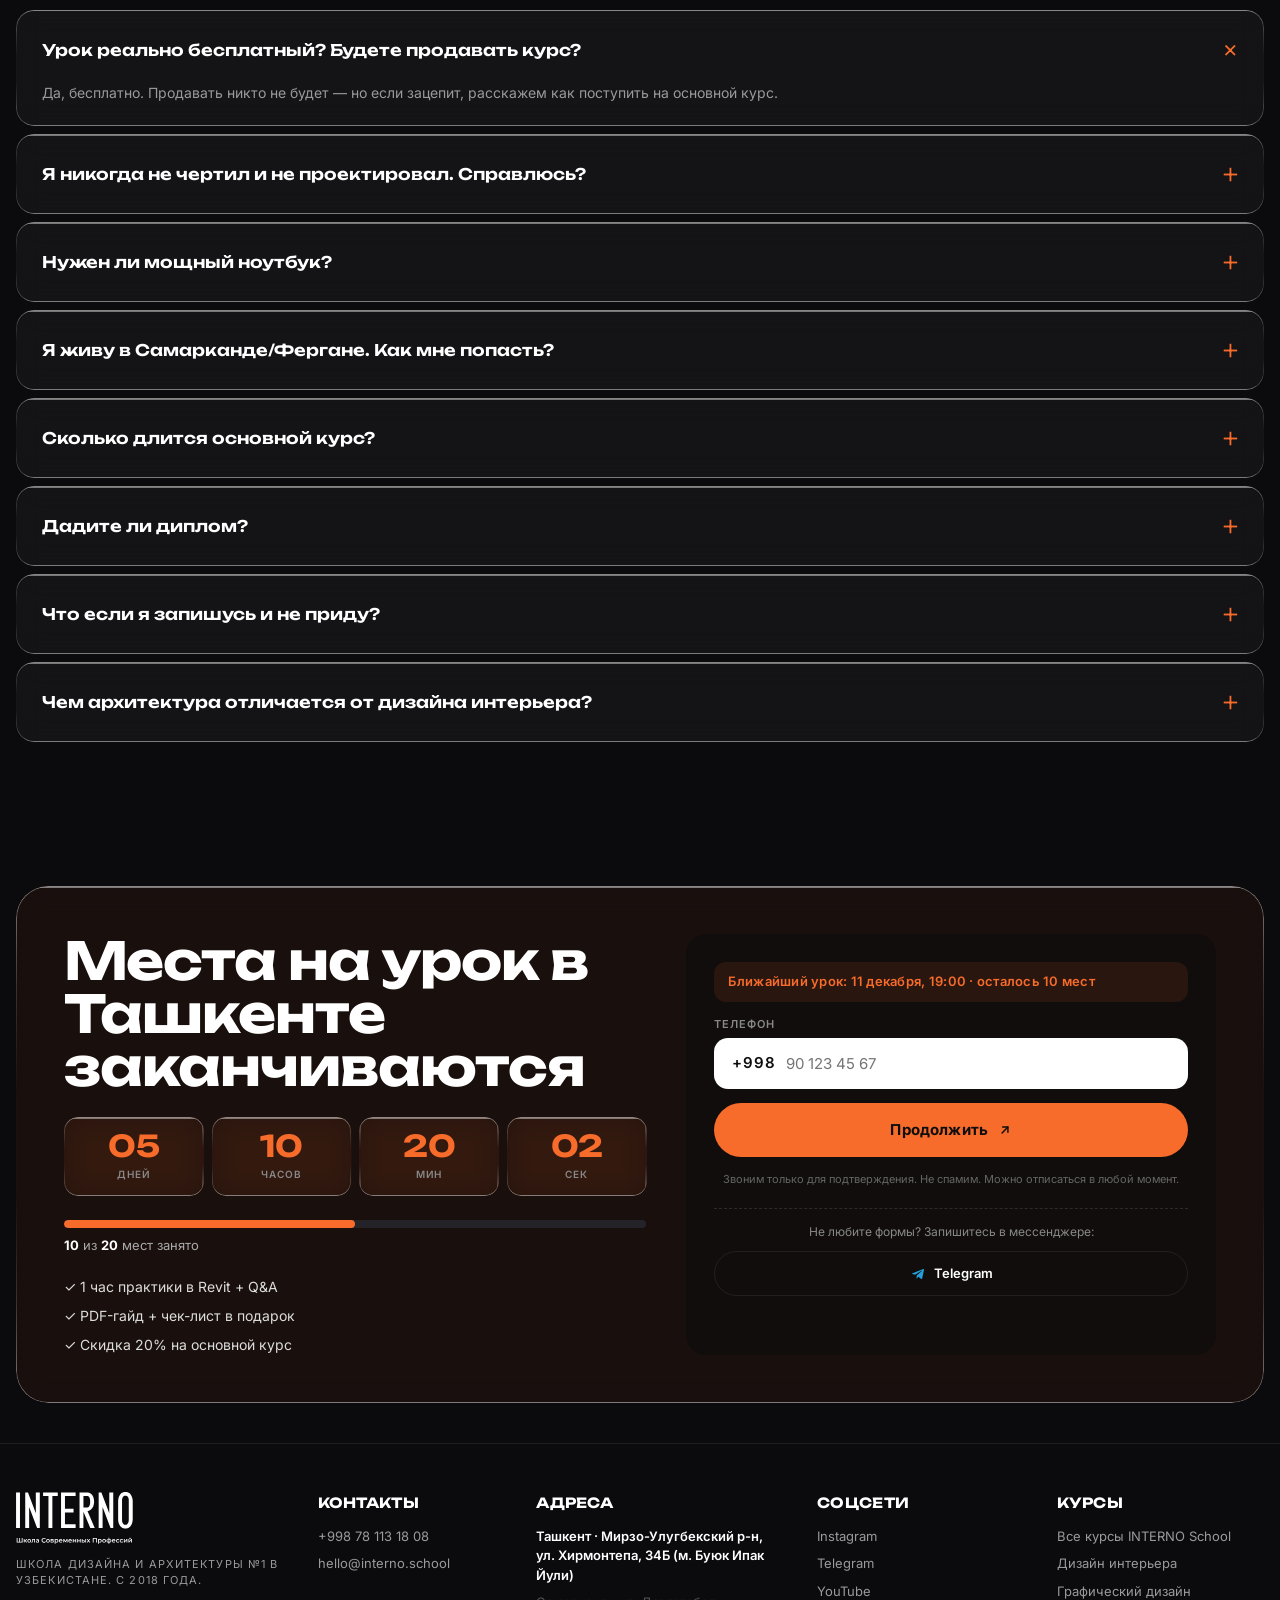
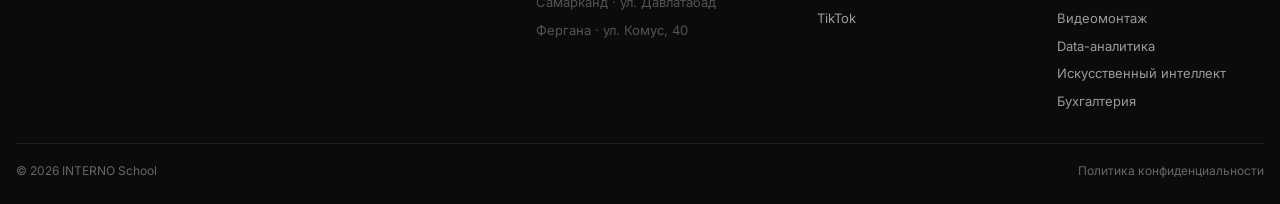
==== commit a3382493: "SEO и видимость в LLM: узбекская версия /uz/, микроразметка, robots/sitemap/llms.txt - Канонический " ====
--- a/index.html
+++ b/index.html
@@ -3,29 +3,243 @@
 <head>
 <meta charset="UTF-8" />
 <meta name="viewport" content="width=device-width, initial-scale=1.0" />
-<title>Открытый урок по архитектуре · INTERNO School · Ташкент / Самарканд / Фергана</title>
-<meta name="description" content="Бесплатный открытый урок INTERNO School: быстрый старт в архитектуре, первый проект в Revit за 1 час и реальные цифры дохода в Узбекистане." />
-<link rel="canonical" href="https://architecture.interno.school/" />
-<link rel="icon" type="image/svg+xml" href="logo-ru.svg" />
-<meta property="og:title" content="Открытый урок по архитектуре — INTERNO School" />
-<meta property="og:description" content="Быстрый старт в архитектуре: за 1 час — первый проект в Revit + честные цифры дохода. 3 подарка каждому." />
+<!-- seo:start — блок генерирует scripts/build-seo.mjs, правки вносите там -->
+<title>Курс архитектуры в Ташкенте — бесплатный открытый урок | INTERNO</title>
+<meta name="description" content="Офлайн-курс архитектуры в Ташкенте, Самарканде и Фергане: 4 месяца, Revit и Lumion, сертификат. Начните с бесплатного урока — первый проект за 1 час." />
+<meta name="robots" content="index, follow, max-image-preview:large, max-snippet:-1, max-video-preview:-1" />
+<link rel="canonical" href="https://architecture.internoedu.uz/" />
+<link rel="alternate" hreflang="ru" href="https://architecture.internoedu.uz/" />
+<link rel="alternate" hreflang="uz" href="https://architecture.internoedu.uz/uz/" />
+<link rel="alternate" hreflang="x-default" href="https://architecture.internoedu.uz/" />
+<meta name="theme-color" content="#0B0B0D" />
+<link rel="icon" href="/favicon.ico" sizes="48x48" />
+<link rel="icon" href="/assets/icon.svg" type="image/svg+xml" />
+<link rel="apple-touch-icon" href="/apple-touch-icon.png" />
 <meta property="og:type" content="website" />
-<meta property="og:url" content="https://architecture.interno.school/" />
+<meta property="og:site_name" content="INTERNO School" />
+<meta property="og:url" content="https://architecture.internoedu.uz/" />
+<meta property="og:title" content="Курс архитектуры в Ташкенте — бесплатный открытый урок | INTERNO" />
+<meta property="og:description" content="Офлайн-курс архитектуры в Ташкенте, Самарканде и Фергане: 4 месяца, Revit и Lumion, сертификат. Начните с бесплатного урока — первый проект за 1 час." />
 <meta property="og:image" content="https://d8j0ntlcm91z4.cloudfront.net/user_3CLCviMVubl8pteTJQ9R4nBs27N/hf_20260815_093319_a188b5d9-b4cf-4c1e-bd6f-57374f48c514.png" />
 <meta property="og:image:width" content="1024" />
 <meta property="og:image:height" content="1024" />
+<meta property="og:image:alt" content="Курс «Архитектура» — INTERNO School" />
 <meta property="og:locale" content="ru_RU" />
 <meta property="og:locale:alternate" content="uz_UZ" />
-<meta property="og:site_name" content="INTERNO School" />
 <meta name="twitter:card" content="summary_large_image" />
-<meta name="twitter:title" content="Открытый урок по архитектуре — INTERNO School" />
-<meta name="twitter:description" content="Быстрый старт в архитектуре: за 1 час — первый проект в Revit + честные цифры дохода. 3 подарка каждому." />
+<meta name="twitter:title" content="Курс архитектуры в Ташкенте — бесплатный открытый урок | INTERNO" />
+<meta name="twitter:description" content="Офлайн-курс архитектуры в Ташкенте, Самарканде и Фергане: 4 месяца, Revit и Lumion, сертификат. Начните с бесплатного урока — первый проект за 1 час." />
 <meta name="twitter:image" content="https://d8j0ntlcm91z4.cloudfront.net/user_3CLCviMVubl8pteTJQ9R4nBs27N/hf_20260815_093319_a188b5d9-b4cf-4c1e-bd6f-57374f48c514.png" />
+<script type="application/ld+json">
+{
+ "@context": "https://schema.org",
+ "@graph": [
+  {
+   "@type": "EducationalOrganization",
+   "@id": "https://internoedu.uz/#org",
+   "name": "INTERNO School",
+   "url": "https://internoedu.uz/",
+   "telephone": "+998781131808",
+   "sameAs": [
+    "https://t.me/interno_school",
+    "https://instagram.com/interno.school"
+   ]
+  },
+  {
+   "@type": "Course",
+   "@id": "https://architecture.internoedu.uz/#course",
+   "name": "Курс «Архитектура» — INTERNO School",
+   "description": "Офлайн-курс архитектуры INTERNO School в Ташкенте, Самарканде и Фергане: проектирование частных домов и интерьерных объектов в Revit и Lumion. 4 месяца, 2 раза в неделю по 2 часа, плюс практика на реальных объектах. Выдаётся сертификат с QR-кодом. Начать можно с бесплатного открытого урока (60 минут): концепция дома в Revit с нуля под руководством архитектора.",
+   "url": "https://architecture.internoedu.uz/",
+   "inLanguage": [
+    "ru",
+    "uz"
+   ],
+   "provider": {
+    "@id": "https://internoedu.uz/#org"
+   },
+   "image": "https://d8j0ntlcm91z4.cloudfront.net/user_3CLCviMVubl8pteTJQ9R4nBs27N/hf_20260815_093319_a188b5d9-b4cf-4c1e-bd6f-57374f48c514.png",
+   "timeRequired": "P4M",
+   "teaches": [
+    "Revit",
+    "Lumion"
+   ],
+   "educationalCredentialAwarded": "Сертификат с QR-кодом",
+   "hasCourseInstance": {
+    "@type": "CourseInstance",
+    "courseMode": "Onsite",
+    "location": [
+     {
+      "@type": "Place",
+      "name": "INTERNO School — Ташкент",
+      "address": {
+       "@type": "PostalAddress",
+       "streetAddress": "Мирзо-Улугбекский р-н, ул. Хирмонтепа, 34Б (м. Буюк Ипак Йули)",
+       "addressLocality": "Tashkent",
+       "addressCountry": "UZ"
+      }
+     },
+     {
+      "@type": "Place",
+      "name": "INTERNO School — Самарканд",
+      "address": {
+       "@type": "PostalAddress",
+       "streetAddress": "ул. Давлатабад",
+       "addressLocality": "Samarkand",
+       "addressCountry": "UZ"
+      }
+     },
+     {
+      "@type": "Place",
+      "name": "INTERNO School — Фергана",
+      "address": {
+       "@type": "PostalAddress",
+       "streetAddress": "ул. Комус, 40",
+       "addressLocality": "Fergana",
+       "addressCountry": "UZ"
+      }
+     }
+    ],
+    "instructor": {
+     "@id": "https://architecture.internoedu.uz/#vladislav-danilov"
+    }
+   }
+  },
+  {
+   "@type": "Person",
+   "@id": "https://architecture.internoedu.uz/#vladislav-danilov",
+   "name": "Владислав Данилов",
+   "jobTitle": "Архитектор-концептуалист",
+   "description": "Архитектор-концептуалист · спикер и ментор курса «Архитектура» в INTERNO School. Практика в проектных бюро и институтах Ташкента: ARCODE, TashGiproGor, UzLITI Engineering. 1 место — «Лучшие архитектурные произведения Узбекистана 2023–2024». 1 место — конкурс «Новые таланты» среди архитектурных вузов",
+   "image": "https://d8j0ntlcm91z4.cloudfront.net/user_3CLCviMVubl8pteTJQ9R4nBs27N/hf_20260815_135305_795ec63d-33e5-4c8c-9c3e-2e12d44593a7_min.webp",
+   "worksFor": {
+    "@id": "https://internoedu.uz/#org"
+   },
+   "knowsAbout": [
+    "Revit",
+    "Lumion",
+    "Архитектура"
+   ],
+   "award": [
+    "1 место — «Лучшие архитектурные произведения Узбекистана 2023–2024»",
+    "1 место — конкурс «Новые таланты» среди архитектурных вузов"
+   ]
+  },
+  {
+   "@type": "WebPage",
+   "@id": "https://architecture.internoedu.uz/#webpage",
+   "url": "https://architecture.internoedu.uz/",
+   "name": "Курс архитектуры в Ташкенте — бесплатный открытый урок | INTERNO",
+   "description": "Офлайн-курс архитектуры в Ташкенте, Самарканде и Фергане: 4 месяца, Revit и Lumion, сертификат. Начните с бесплатного урока — первый проект за 1 час.",
+   "inLanguage": "ru",
+   "about": {
+    "@id": "https://architecture.internoedu.uz/#course"
+   },
+   "breadcrumb": {
+    "@id": "https://architecture.internoedu.uz/#breadcrumb"
+   },
+   "primaryImageOfPage": "https://d8j0ntlcm91z4.cloudfront.net/user_3CLCviMVubl8pteTJQ9R4nBs27N/hf_20260815_093319_a188b5d9-b4cf-4c1e-bd6f-57374f48c514.png",
+   "dateModified": "2026-11-08"
+  },
+  {
+   "@type": "BreadcrumbList",
+   "@id": "https://architecture.internoedu.uz/#breadcrumb",
+   "itemListElement": [
+    {
+     "@type": "ListItem",
+     "position": 1,
+     "name": "INTERNO School",
+     "item": "https://internoedu.uz/"
+    },
+    {
+     "@type": "ListItem",
+     "position": 2,
+     "name": "Архитектура",
+     "item": "https://architecture.internoedu.uz/"
+    }
+   ]
+  },
+  {
+   "@type": "FAQPage",
+   "@id": "https://architecture.internoedu.uz/#faq",
+   "inLanguage": "ru",
+   "mainEntity": [
+    {
+     "@type": "Question",
+     "name": "Урок реально бесплатный? Будете продавать курс?",
+     "acceptedAnswer": {
+      "@type": "Answer",
+      "text": "Да, бесплатно. Продавать никто не будет — но если зацепит, расскажем как поступить на основной курс."
+     }
+    },
+    {
+     "@type": "Question",
+     "name": "Я никогда не чертил и не проектировал. Справлюсь?",
+     "acceptedAnswer": {
+      "@type": "Answer",
+      "text": "Урок построен с нуля. Спикер показывает каждый шаг — вы просто повторяете и задаёте вопросы."
+     }
+    },
+    {
+     "@type": "Question",
+     "name": "Нужен ли мощный ноутбук?",
+     "acceptedAnswer": {
+      "@type": "Answer",
+      "text": "Для урока хватит любого ноутбука последних лет. Если ноутбука нет — обеспечим компьютер на месте."
+     }
+    },
+    {
+     "@type": "Question",
+     "name": "Я живу в Самарканде/Фергане. Как мне попасть?",
+     "acceptedAnswer": {
+      "@type": "Answer",
+      "text": "Открытые уроки проводятся во всех 3 городах. Адрес в вашем городе пришлём при записи."
+     }
+    },
+    {
+     "@type": "Question",
+     "name": "Сколько длится основной курс?",
+     "acceptedAnswer": {
+      "@type": "Answer",
+      "text": "4 месяца. 2 раза в неделю по 2 часа. Плюс практика на реальных объектах."
+     }
+    },
+    {
+     "@type": "Question",
+     "name": "Дадите ли диплом?",
+     "acceptedAnswer": {
+      "@type": "Answer",
+      "text": "Да, выдаём сертификат с QR-кодом, который проверяется на нашем сайте."
+     }
+    },
+    {
+     "@type": "Question",
+     "name": "Что если я запишусь и не приду?",
+     "acceptedAnswer": {
+      "@type": "Answer",
+      "text": "Просто напишите нам — перенесём на следующий урок. Без проблем."
+     }
+    },
+    {
+     "@type": "Question",
+     "name": "Чем архитектура отличается от дизайна интерьера?",
+     "acceptedAnswer": {
+      "@type": "Answer",
+      "text": "Архитектор проектирует само здание: планировки, фасады, конструкции. Дизайнер работает с пространством внутри. На уроке разберём обе профессии — поймёте, что ближе вам."
+     }
+    }
+   ]
+  }
+ ]
+}
+</script>
+<!-- seo:end -->
 
 <!-- ===== BOOT + I18N =====
      Inlined in <head> so ?lang=uz|ru and ?city=tsh|smr|fer apply synchronously,
      before the hero is painted (no flash of Russian text on ?lang=uz).
-     Order: URL param → localStorage → navigator.language → default uz. -->
+     Order: URL param → language of the page itself (static <html lang>:
+     ru on /, uz on /uz/ — so search engines index each version at its own URL). -->
 <script>
 // Next open lesson — single source of truth for hero line, forms and countdown.
 // Lessons repeat weekly: the anchor date fixes the weekday and time (Tashkent,
@@ -141,6 +355,7 @@
     "m.l2":"1 место — «Лучшие архитектурные произведения Узбекистана 2023–2024»",
     "m.l3":"1 место — конкурс «Новые таланты» среди архитектурных вузов",
     "m.l4":"Продвинутый Revit и Lumion — инструменты, которые вы освоите на курсе",
+    "m.alt":"Владислав Данилов — архитектор, спикер открытого урока",
     "m.quote":"«В архитектуре важно не только то, как выглядит место, — важно, что оно заставляет почувствовать. За час вы соберёте свой первый проект в Revit и сами увидите, как пространство превращается в переживание.»",
     "m.cta":"Записаться к Владиславу",
 
@@ -223,6 +438,9 @@
     "ftr.about":"Школа дизайна и архитектуры №1 в Узбекистане. С 2018 года.",
     "ftr.contact":"Контакты","ftr.cities":"Адреса","ftr.social":"Соцсети",
     "ftr.privacy":"Политика конфиденциальности",
+    "ftr.courses":"Курсы","ftr.all":"Все курсы INTERNO School","ftr.allHref":"https://internoedu.uz/",
+    "ftr.c.interior":"Дизайн интерьера","ftr.c.graphic":"Графический дизайн","ftr.c.video":"Видеомонтаж",
+    "ftr.c.data":"Data-аналитика","ftr.c.ai":"Искусственный интеллект","ftr.c.acc":"Бухгалтерия",
     "ftr.addr.tsh":"Ташкент · Мирзо-Улугбекский р-н, ул. Хирмонтепа, 34Б (м. Буюк Ипак Йули)",
     "ftr.addr.smr":"Самарканд · ул. Давлатабад",
     "ftr.addr.frg":"Фергана · ул. Комус, 40",
@@ -319,6 +537,7 @@
     "m.l2":"1-o‘rin — «O‘zbekistonning eng yaxshi arxitektura asarlari 2023–2024»",
     "m.l3":"1-o‘rin — arxitektura oliygohlari orasidagi «Yangi iste’dodlar» tanlovi",
     "m.l4":"Ilg‘or darajada Revit va Lumion — kursda o‘rganadigan vositalaringiz",
+    "m.alt":"Vladislav Danilov — arxitektor, ochiq dars spikeri",
     "m.quote":"«Arxitekturada joy qanday ko‘rinishi emas — u nimani his qildirishi muhim. Bir soat ichida Revit’da birinchi loyihangizni yig‘asiz va makon qanday qilib tuyg‘uga aylanishini o‘zingiz ko‘rasiz.»",
     "m.cta":"Vladislavga yozilish",
 
@@ -401,6 +620,9 @@
     "ftr.about":"O‘zbekistondagi №1 dizayn va arxitektura maktabi. 2018-yildan beri.",
     "ftr.contact":"Kontaktlar","ftr.cities":"Manzillar","ftr.social":"Ijtimoiy tarmoqlar",
     "ftr.privacy":"Maxfiylik siyosati",
+    "ftr.courses":"Kurslar","ftr.all":"INTERNO School barcha kurslari","ftr.allHref":"https://internoedu.uz/uz/",
+    "ftr.c.interior":"Interyer dizayni","ftr.c.graphic":"Grafik dizayn","ftr.c.video":"Videomontaj",
+    "ftr.c.data":"Data-analitika","ftr.c.ai":"Sun’iy intellekt","ftr.c.acc":"Buxgalteriya",
     "ftr.addr.tsh":"Toshkent · Mirzo Ulug‘bek tumani, Xirmontepa ko‘chasi, 34B (Buyuk Ipak Yo‘li metrosi)",
     "ftr.addr.smr":"Samarqand · Davlatobod ko‘chasi",
     "ftr.addr.frg":"Farg‘ona · Komus ko‘chasi, 40",
@@ -424,8 +646,10 @@
   uz: {tsh:"Toshkentdagi",smr:"Samarqanddagi",frg:"Farg‘onadagi"},
 };
 
-// Resolve lang + city synchronously: URL → localStorage → navigator.language → uz.
+// Resolve lang + city synchronously. Lang: URL (?lang=, рекламные ссылки) → язык страницы
+// (<html lang> в разметке: / — ru, /uz/ — uz). City: URL → localStorage → tsh.
 (function(){
+  var pageLang = document.documentElement.getAttribute('lang') === 'uz' ? 'uz' : 'ru';
   var p = new URLSearchParams(location.search);
   var qLang = p.get('lang');
   var qCity = p.get('city');
@@ -433,24 +657,16 @@
   var lang = (qLang === 'ru' || qLang === 'uz') ? qLang : null;
   var city = (qCity === 'tsh' || qCity === 'smr' || qCity === 'frg') ? qCity : null;
   try {
-    if(lang) localStorage.setItem('interno_lang', lang); else lang = localStorage.getItem('interno_lang');
+    if(lang) localStorage.setItem('interno_lang', lang);
     if(city) localStorage.setItem('interno_city', city); else city = localStorage.getItem('interno_city');
   } catch(_) {}
-  if(lang !== 'ru' && lang !== 'uz') lang = /^ru/i.test(navigator.language || '') ? 'ru' : 'uz';
+  if(lang !== 'ru' && lang !== 'uz') lang = pageLang;
   if(city !== 'tsh' && city !== 'smr' && city !== 'frg') city = 'tsh';
   document.documentElement.lang = lang;
   document.documentElement.setAttribute('data-city', city);
 
-  var META = {
-    ru: {
-      title: 'Открытый урок по архитектуре · INTERNO School · Ташкент / Самарканд / Фергана',
-      desc: 'Бесплатный открытый урок INTERNO School: быстрый старт в архитектуре, первый проект в Revit за 1 час и реальные цифры дохода в Узбекистане.'
-    },
-    uz: {
-      title: 'Arxitektura bo‘yicha ochiq dars · INTERNO School · Toshkent / Samarqand / Farg‘ona',
-      desc: 'INTERNO School’ning bepul ochiq darsi: arxitekturada tez start, 1 soatda Revit’da birinchi loyiha va O‘zbekistondagi real daromad raqamlari.'
-    }
-  };
+  // seo:meta — генерирует scripts/build-seo.mjs
+  var META = {"ru":{"title":"Курс архитектуры в Ташкенте — бесплатный открытый урок | INTERNO","desc":"Офлайн-курс архитектуры в Ташкенте, Самарканде и Фергане: 4 месяца, Revit и Lumion, сертификат. Начните с бесплатного урока — первый проект за 1 час."},"uz":{"title":"Toshkentda arxitektura kursi — bepul ochiq dars | INTERNO","desc":"Toshkent, Samarqand va Farg‘onada oflayn arxitektura kursi: 4 oy, Revit va Lumion, sertifikat. Bepul ochiq darsdan boshlang — 1 soatda birinchi loyiha."}};
   document.title = META[lang].title;
   var md = document.querySelector('meta[name="description"]');
   if(md) md.setAttribute('content', META[lang].desc);
@@ -494,6 +710,10 @@
   document.querySelectorAll('[data-i18n-aria]').forEach(el=>{
     const v = dict[lang]?.[el.getAttribute('data-i18n-aria')];
     if(v!==undefined) el.setAttribute('aria-label', v.replace(/<[^>]*>/g,''));
+  });
+  document.querySelectorAll('[data-i18n-href]').forEach(el=>{
+    const v = dict[lang]?.[el.getAttribute('data-i18n-href')];
+    if(v!==undefined) el.setAttribute('href', v);
   });
   document.querySelectorAll('.lang__btn').forEach(b=>{
     b.classList.toggle('is-active', b.dataset.lang===lang);
@@ -588,8 +808,8 @@
         <option value="frg">Фергана</option>
       </select>
       <div class="lang">
-        <button class="lang__btn is-active" data-lang="ru">RU</button>
-        <button class="lang__btn" data-lang="uz">UZ</button>
+        <a class="lang__btn is-active" href="/" hreflang="ru" lang="ru" data-lang="ru" aria-current="page">RU</a>
+        <a class="lang__btn" href="/uz/" hreflang="uz" lang="uz" data-lang="uz">UZ</a>
       </div>
       <button type="button" class="btn btn--primary nav__cta" data-modal="signup" data-i18n="nav.signup">Записаться</button>
     </div>
@@ -941,7 +1161,7 @@
 <section class="mentor" id="mentor">
   <div class="container mentor__inner liquid-glass reveal">
     <div class="mentor__photo">
-      <img src="https://d8j0ntlcm91z4.cloudfront.net/user_3CLCviMVubl8pteTJQ9R4nBs27N/hf_20260815_135305_795ec63d-33e5-4c8c-9c3e-2e12d44593a7_min.webp" alt="Владислав Данилов — архитектор" loading="lazy" decoding="async" />
+      <img src="https://d8j0ntlcm91z4.cloudfront.net/user_3CLCviMVubl8pteTJQ9R4nBs27N/hf_20260815_135305_795ec63d-33e5-4c8c-9c3e-2e12d44593a7_min.webp" alt="Владислав Данилов — архитектор, спикер открытого урока" data-i18n-alt="m.alt" loading="lazy" decoding="async" />
     </div>
     <div class="mentor__info">
       <div class="sec-eyebrow" data-i18n="m.kicker">Спикер открытого урока</div>
@@ -1268,10 +1488,20 @@
       </div>
       <div class="footer__col">
         <h4 data-i18n="ftr.social">Соцсети</h4>
-        <a href="#">Instagram</a>
-        <a href="#">Telegram</a>
+        <a href="https://instagram.com/interno.school" target="_blank" rel="noopener">Instagram</a>
+        <a href="https://t.me/interno_school" target="_blank" rel="noopener">Telegram</a>
         <a href="#">YouTube</a>
         <a href="#">TikTok</a>
+      </div>
+      <div class="footer__col">
+        <h4 data-i18n="ftr.courses">Курсы</h4>
+        <a href="https://internoedu.uz/" data-i18n="ftr.all" data-i18n-href="ftr.allHref">Все курсы INTERNO School</a>
+        <a href="https://interior.internoedu.uz/" data-i18n="ftr.c.interior">Дизайн интерьера</a>
+        <a href="https://graphic.internoedu.uz/" data-i18n="ftr.c.graphic">Графический дизайн</a>
+        <a href="https://videomontaj.internoedu.uz/" data-i18n="ftr.c.video">Видеомонтаж</a>
+        <a href="https://data.internoedu.uz/" data-i18n="ftr.c.data">Data-аналитика</a>
+        <a href="https://ai.internoedu.uz/" data-i18n="ftr.c.ai">Искусственный интеллект</a>
+        <a href="https://buxgalteriya.internoedu.uz/" data-i18n="ftr.c.acc">Бухгалтерия</a>
       </div>
     </div>
     <div class="footer__bottom">
--- a/styles.css
+++ b/styles.css
@@ -813,7 +813,7 @@
 /* ===== FOOTER ===== */
 .footer{padding:48px 0 24px;border-top:1px solid var(--line)}
 .footer .container{max-width:1280px}
-.footer__top{display:grid;grid-template-columns:1.4fr 1fr 1.2fr 1fr;gap:32px;padding-bottom:32px;border-bottom:1px solid var(--line)}
+.footer__top{display:grid;grid-template-columns:1.3fr .9fr 1.2fr 1fr 1fr;gap:32px;padding-bottom:32px;border-bottom:1px solid var(--line)}
 .footer__brand{display:flex;flex-direction:column;gap:12px}
 .footer .logo{height:52px}
 .footer__col{display:flex;flex-direction:column;gap:8px}
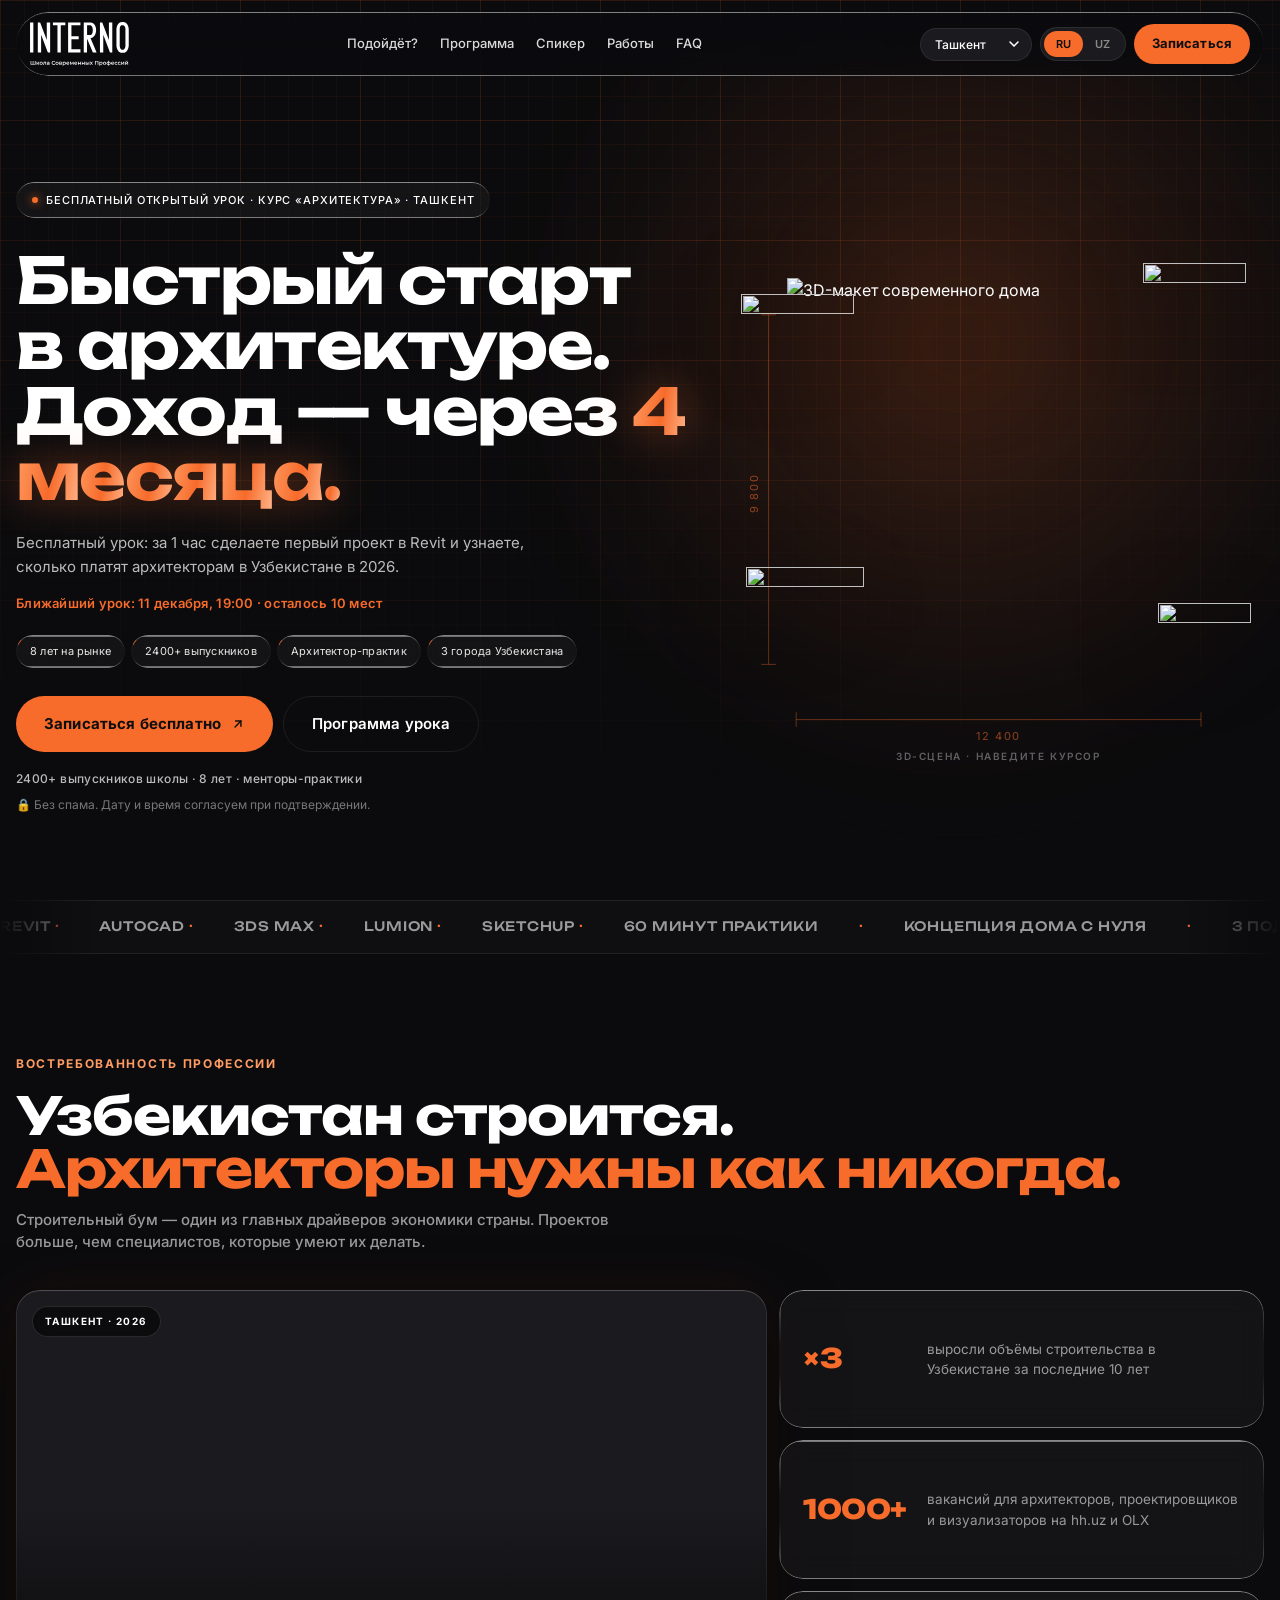
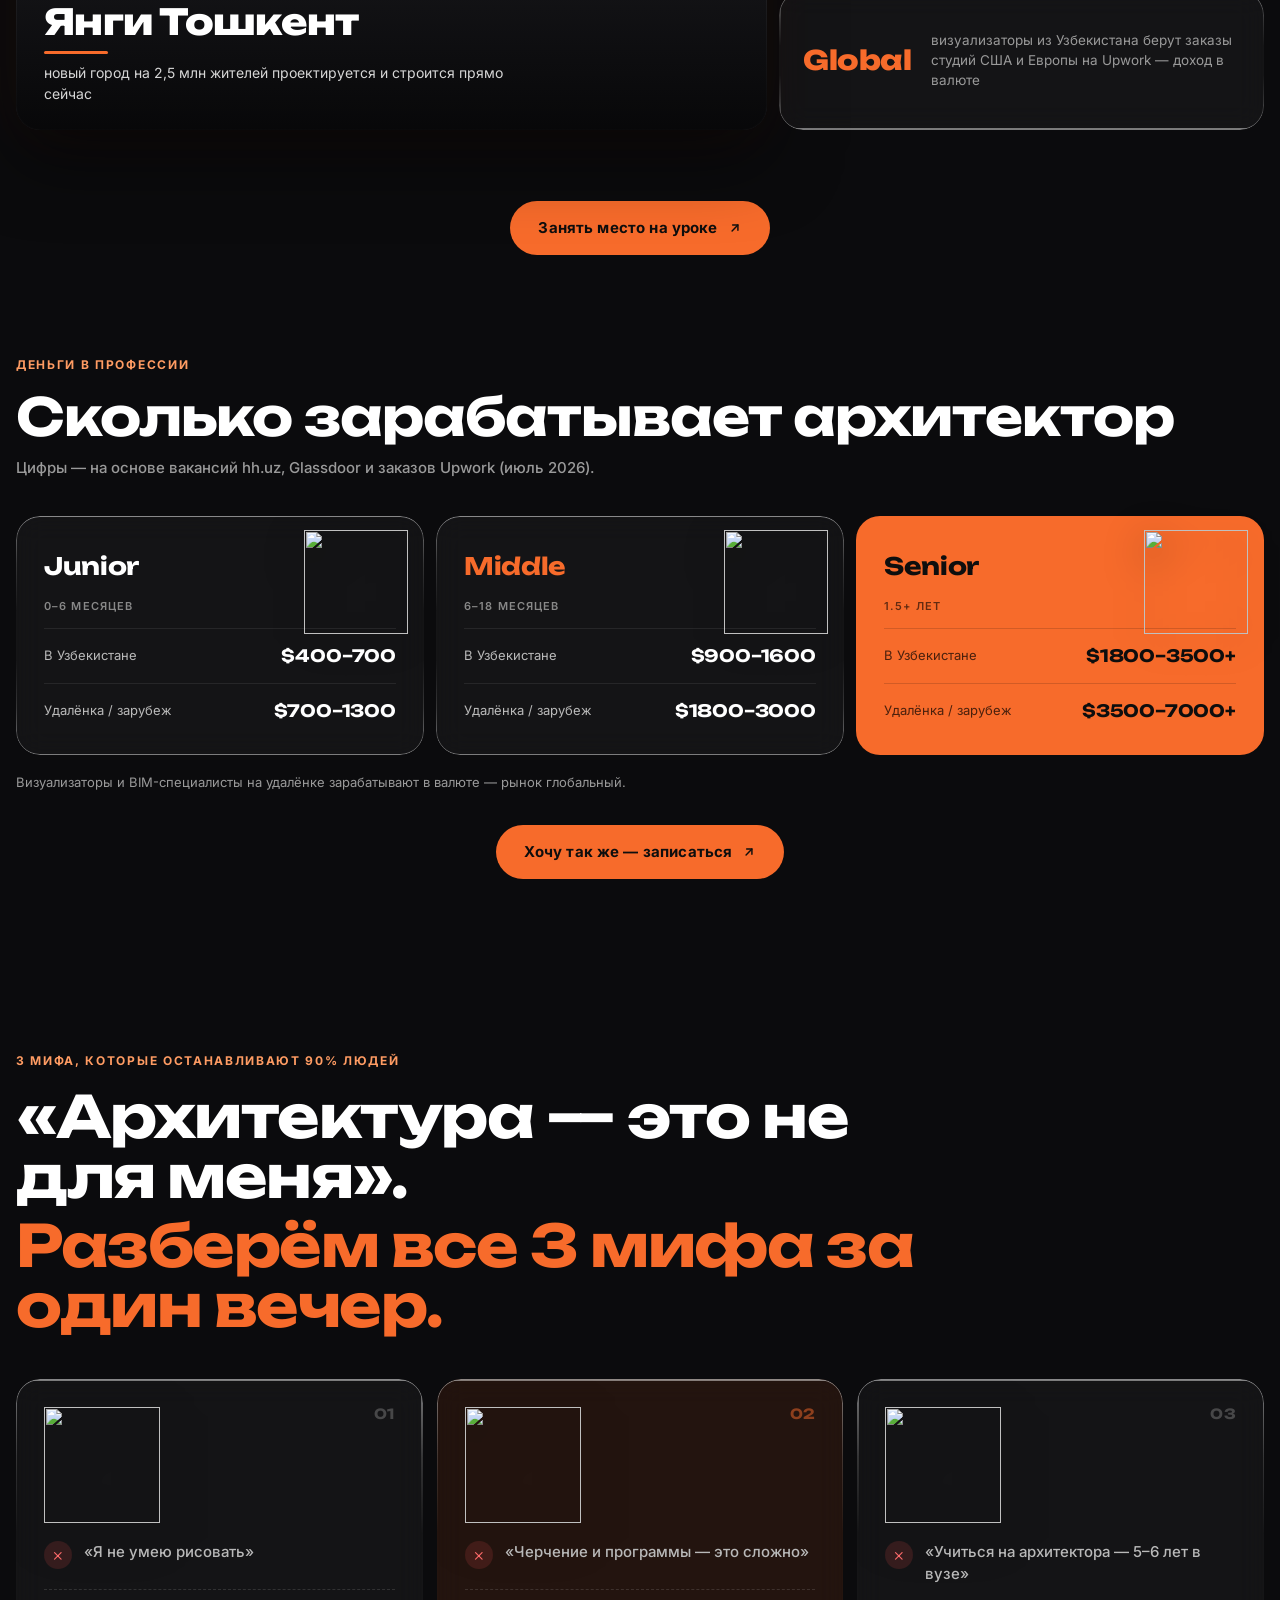
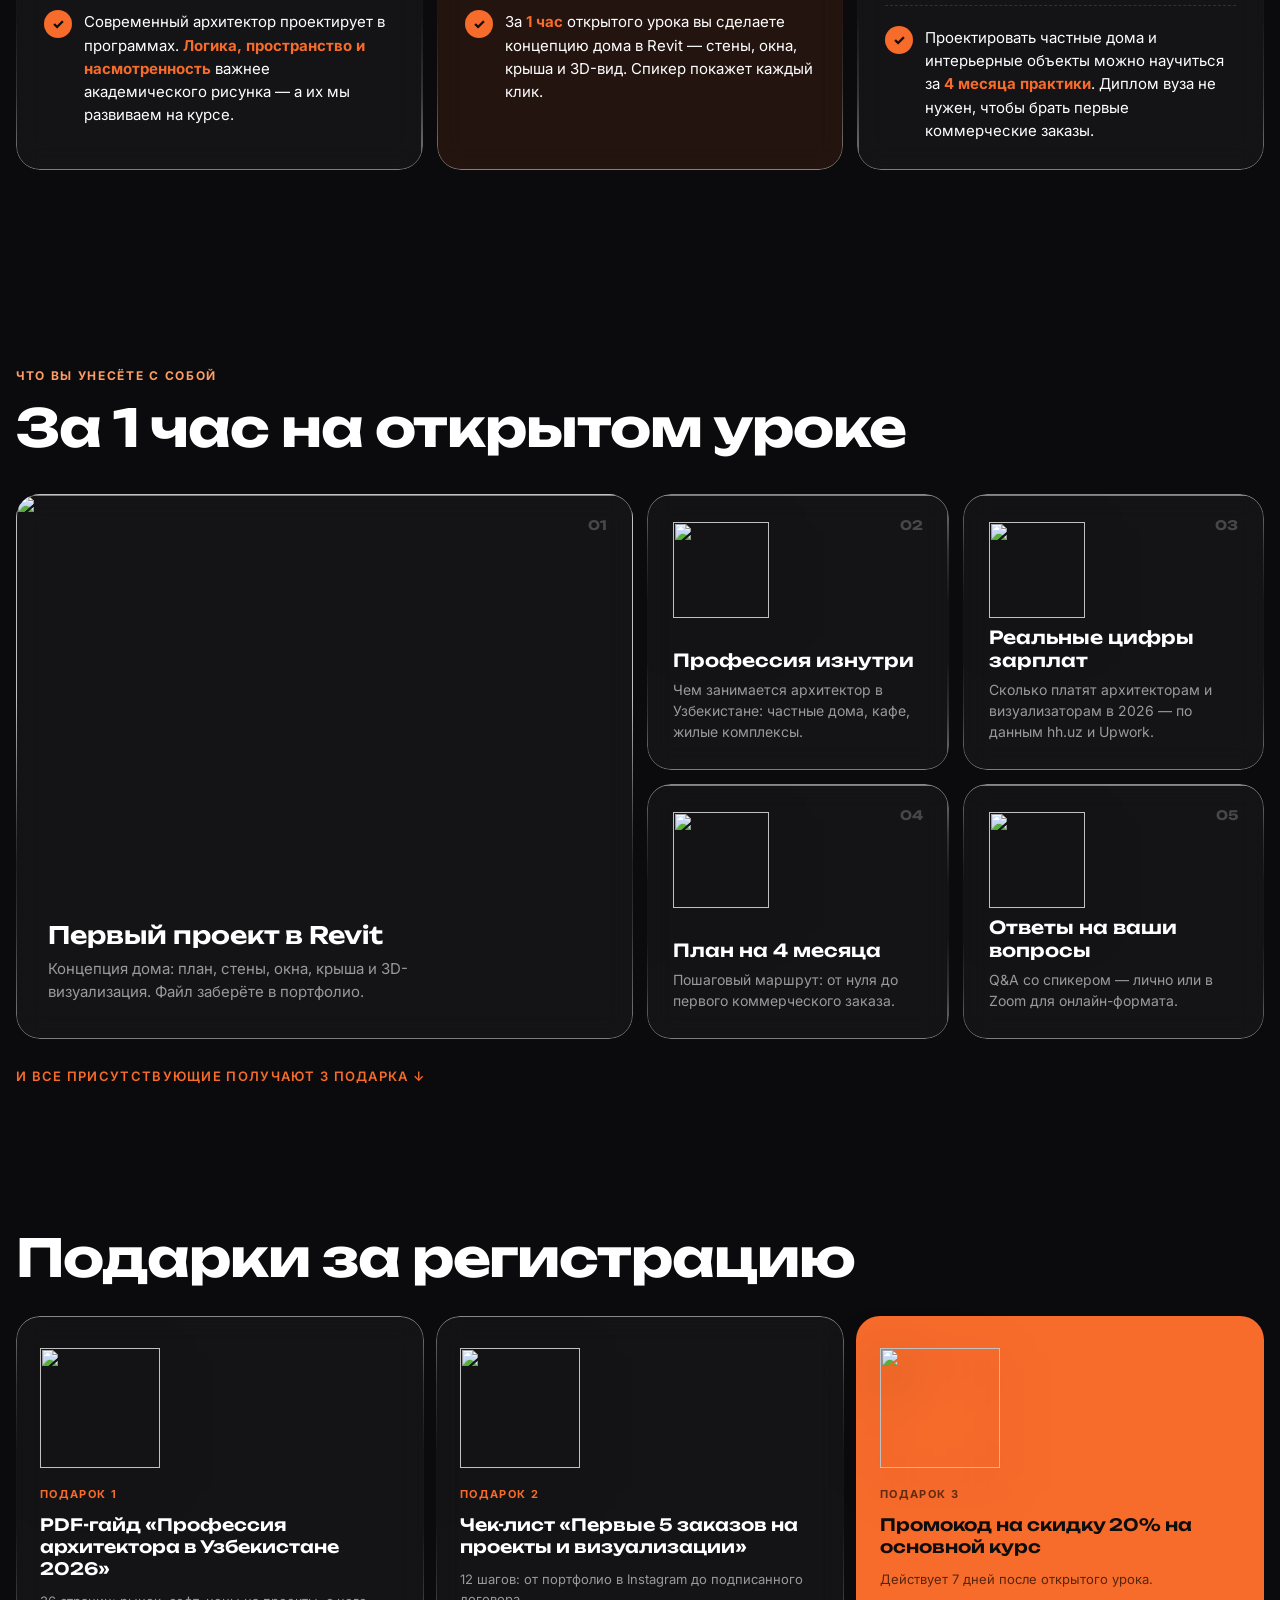
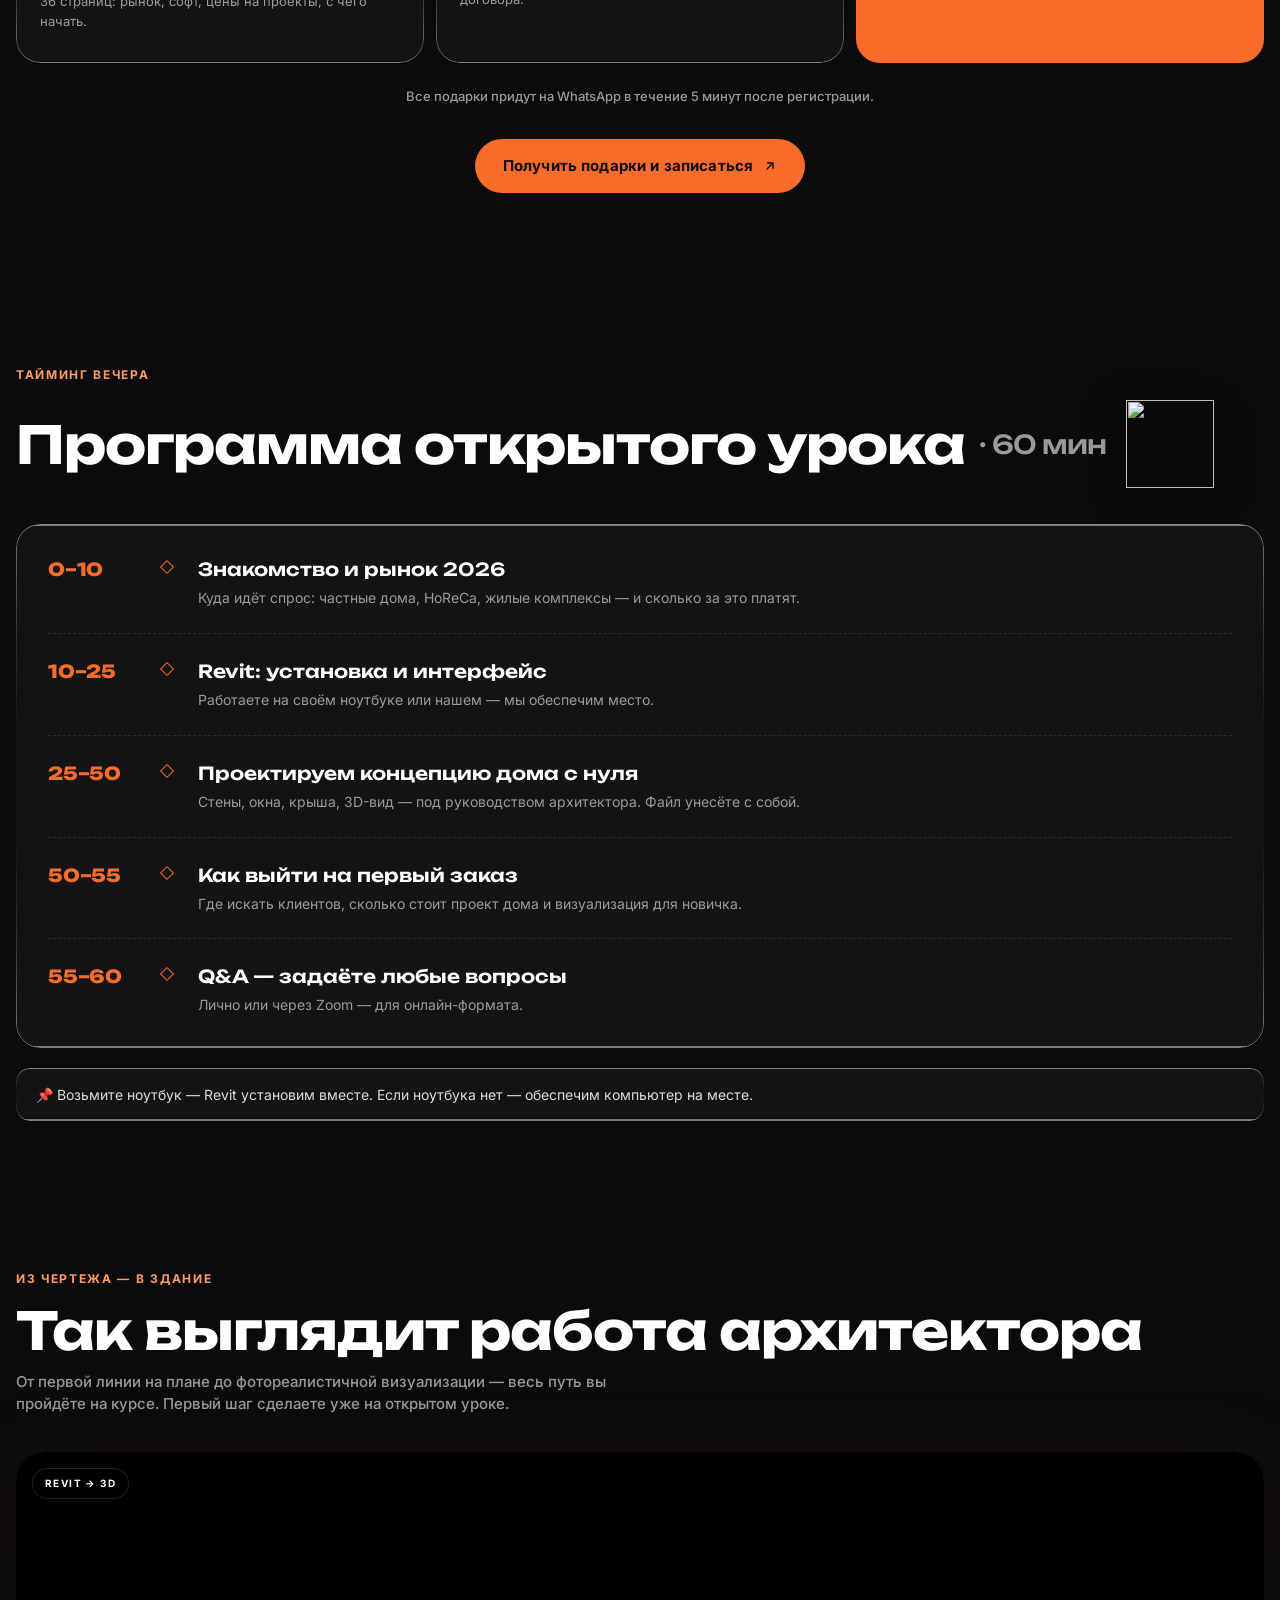
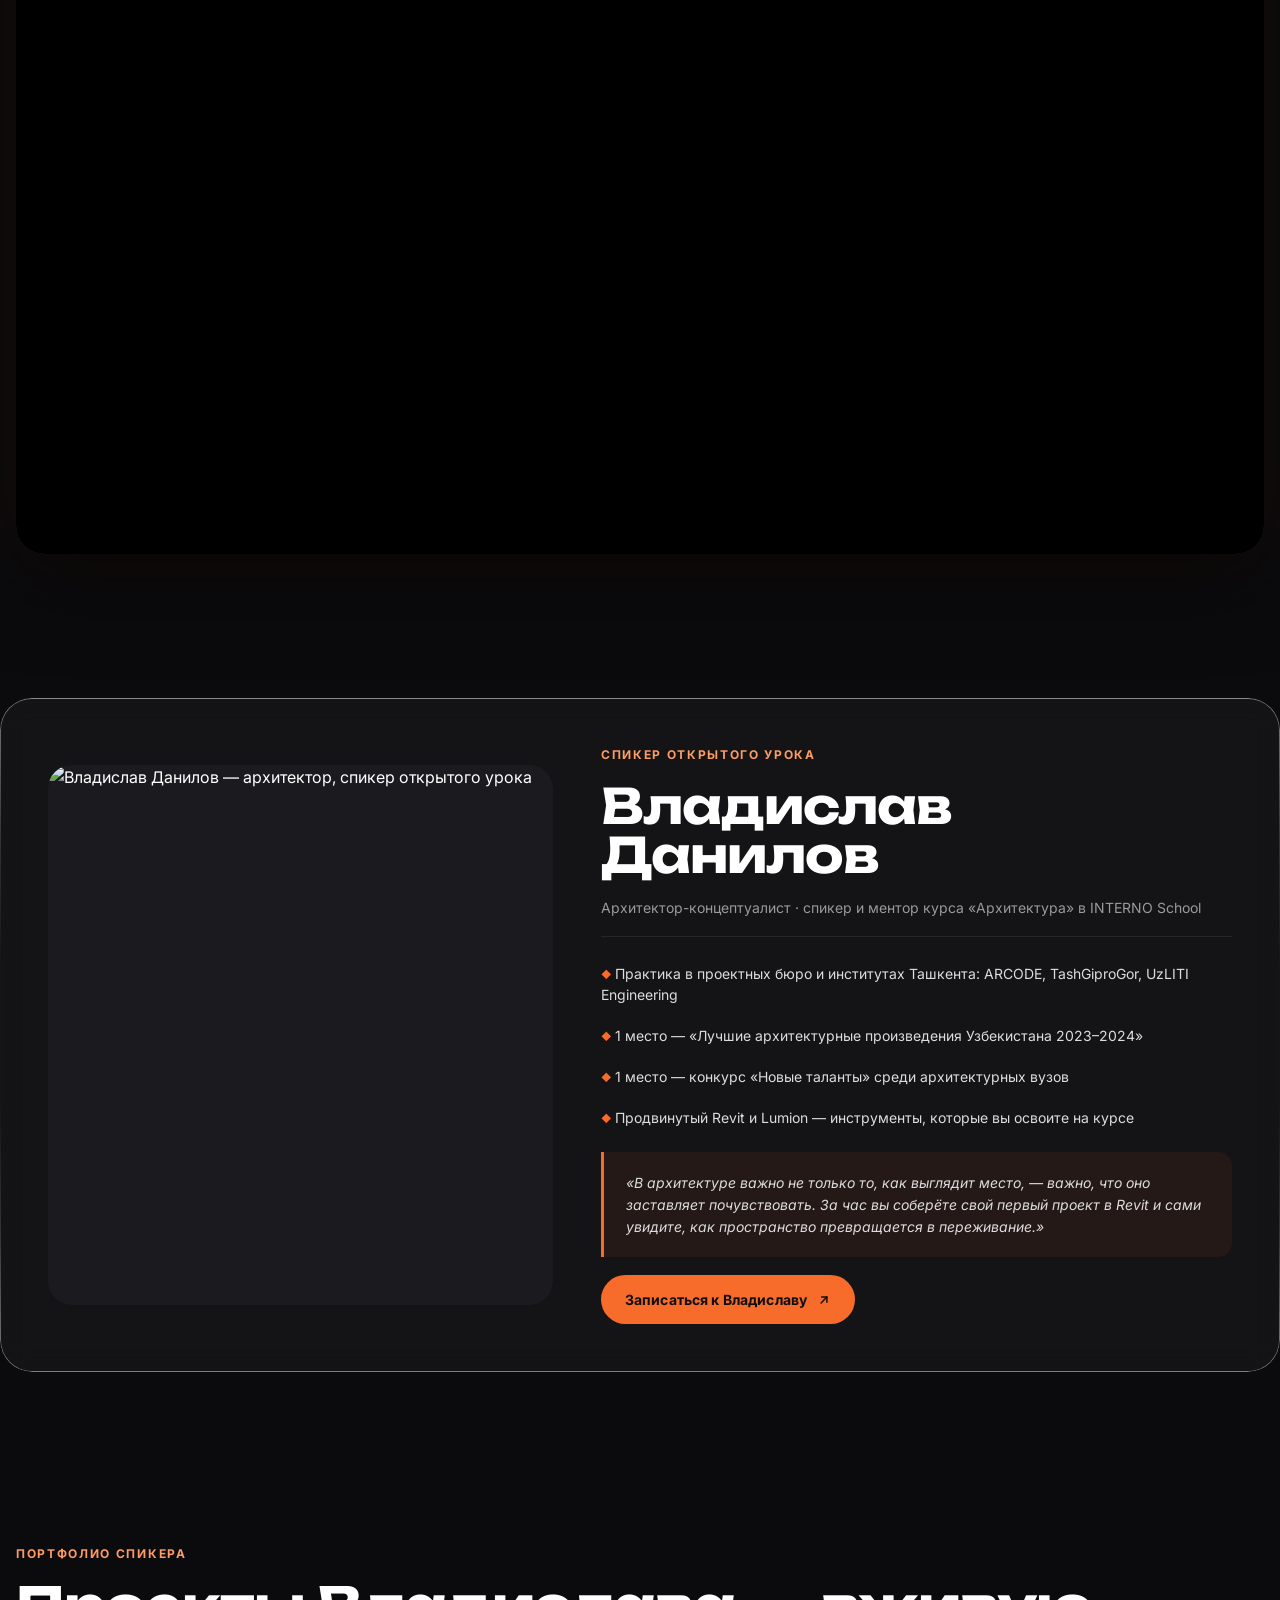
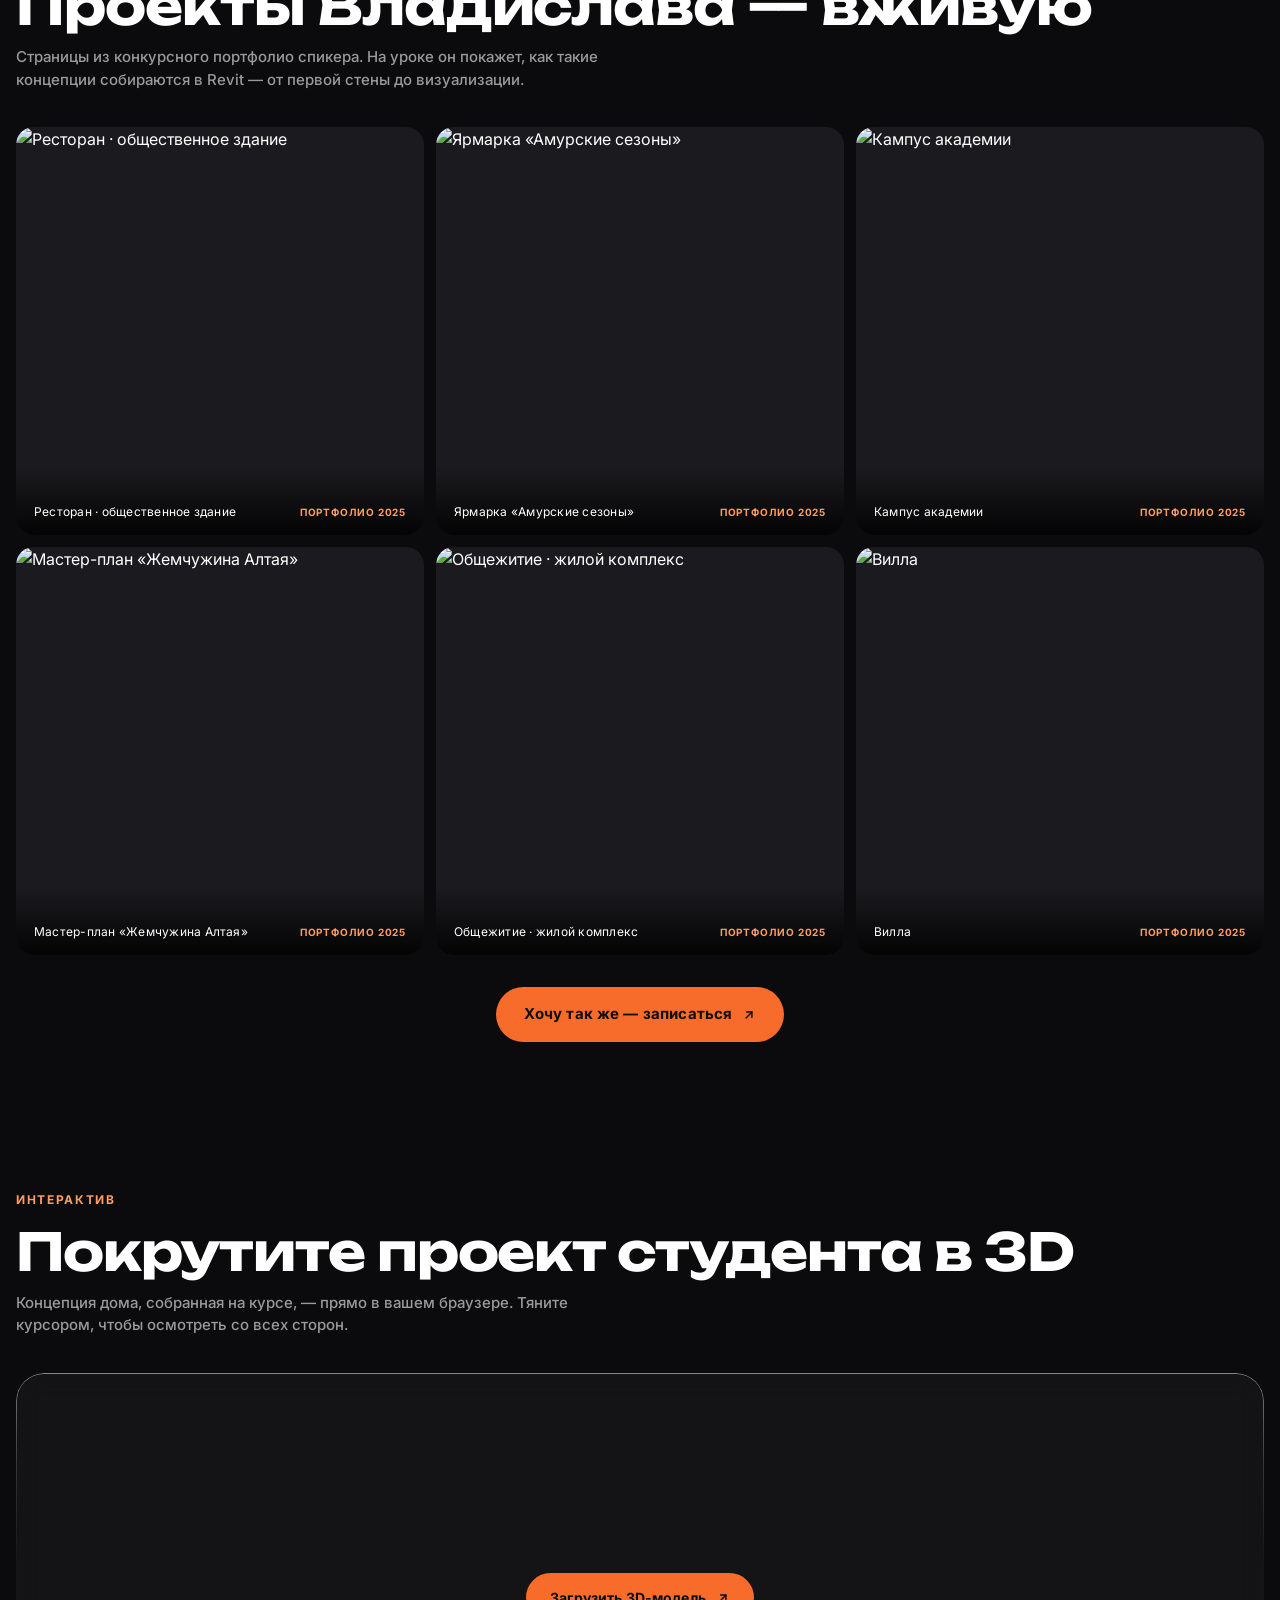
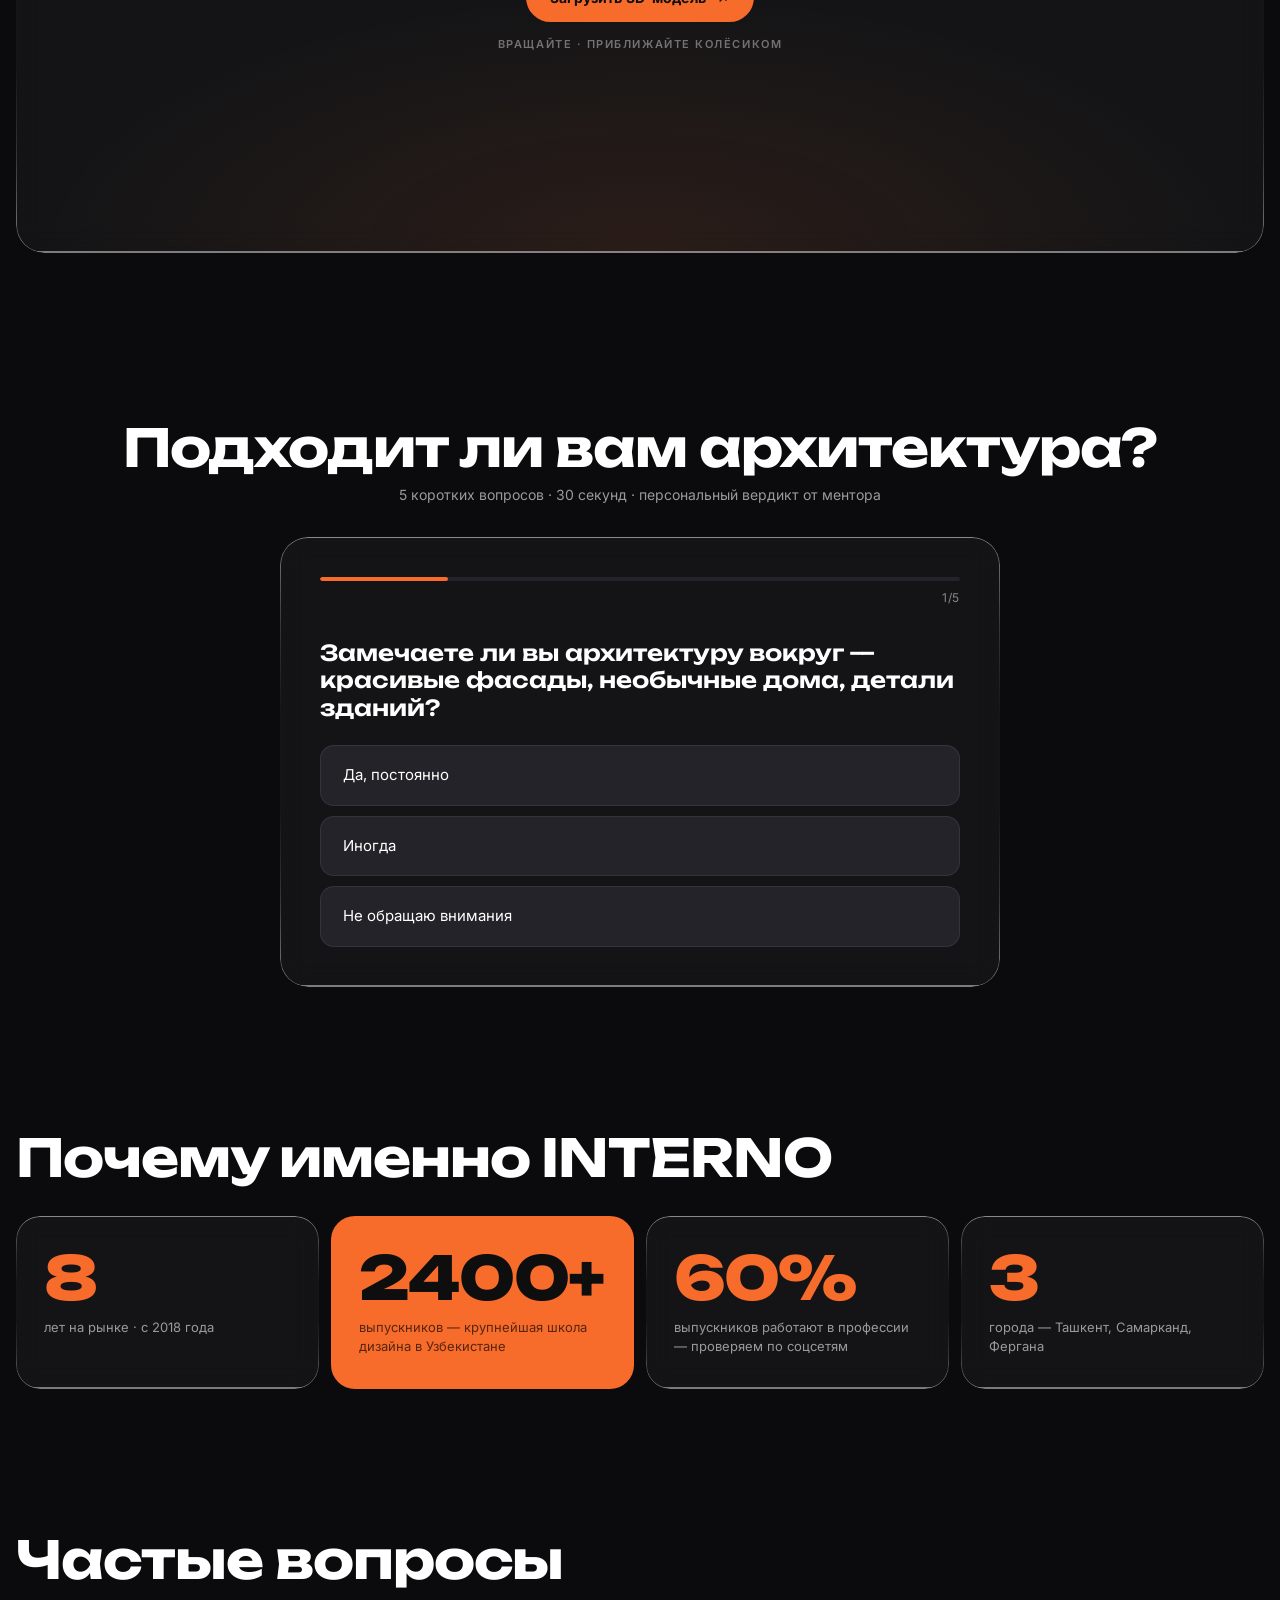
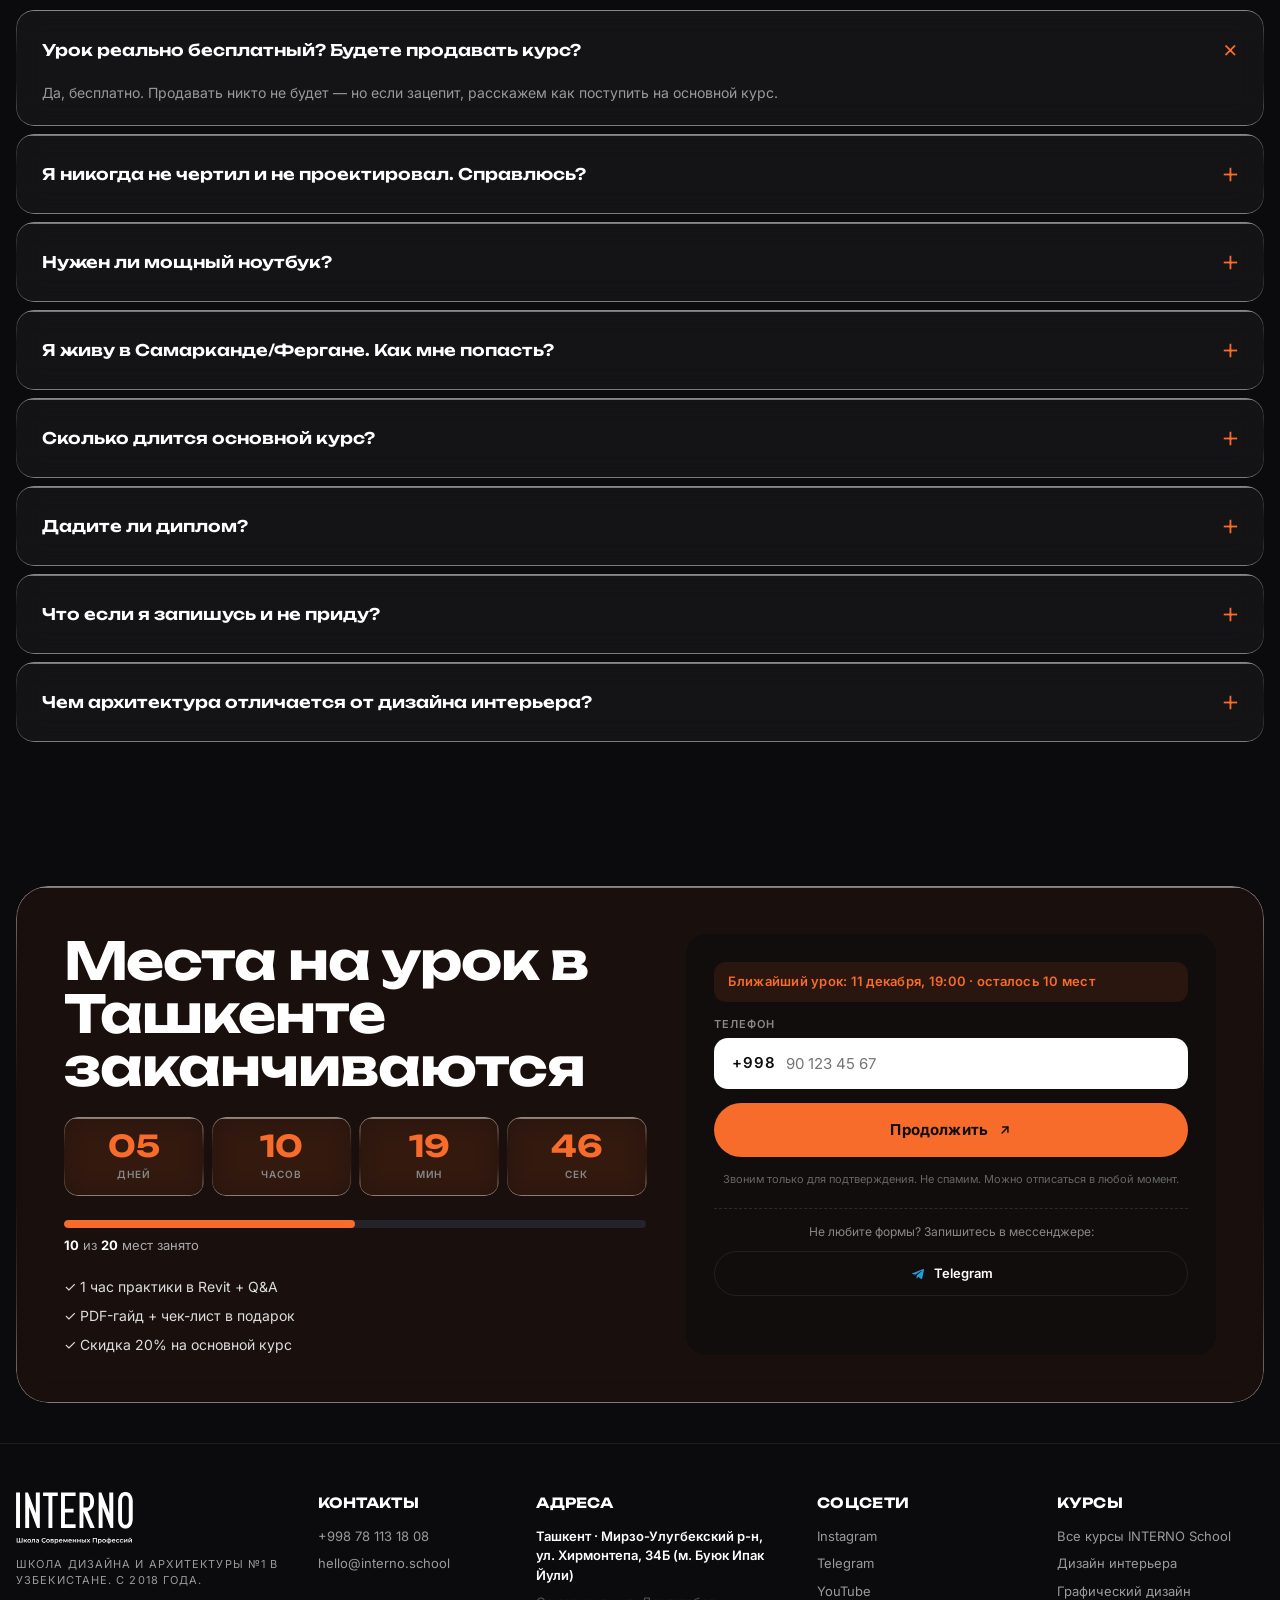
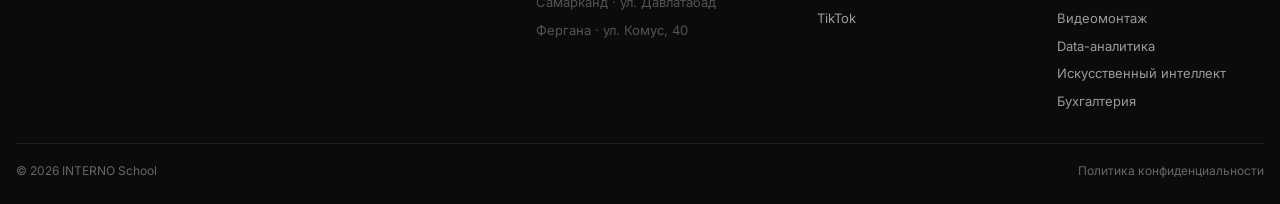
==== commit 13bcb606: "Акция 11.11: баннер и карточка «второй курс в подарок» Закреплённый баннер с таймером до 15 ноября и" ====
--- a/index.html
+++ b/index.html
@@ -1578,5 +1578,8 @@
      been parsed by now, without waiting for script.js to download. -->
 <script>applyLang(document.documentElement.lang);</script>
 <script src="script.js"></script>
+<!-- Акция 11.11 «второй курс в подарок»: баннер + карточка. Дедлайн — в PromoBanner.js, после него промо не рендерится. -->
+<script src="/PromoBanner.js" defer></script>
+<script src="/PromoOffer.js" defer></script>
 </body>
 </html>
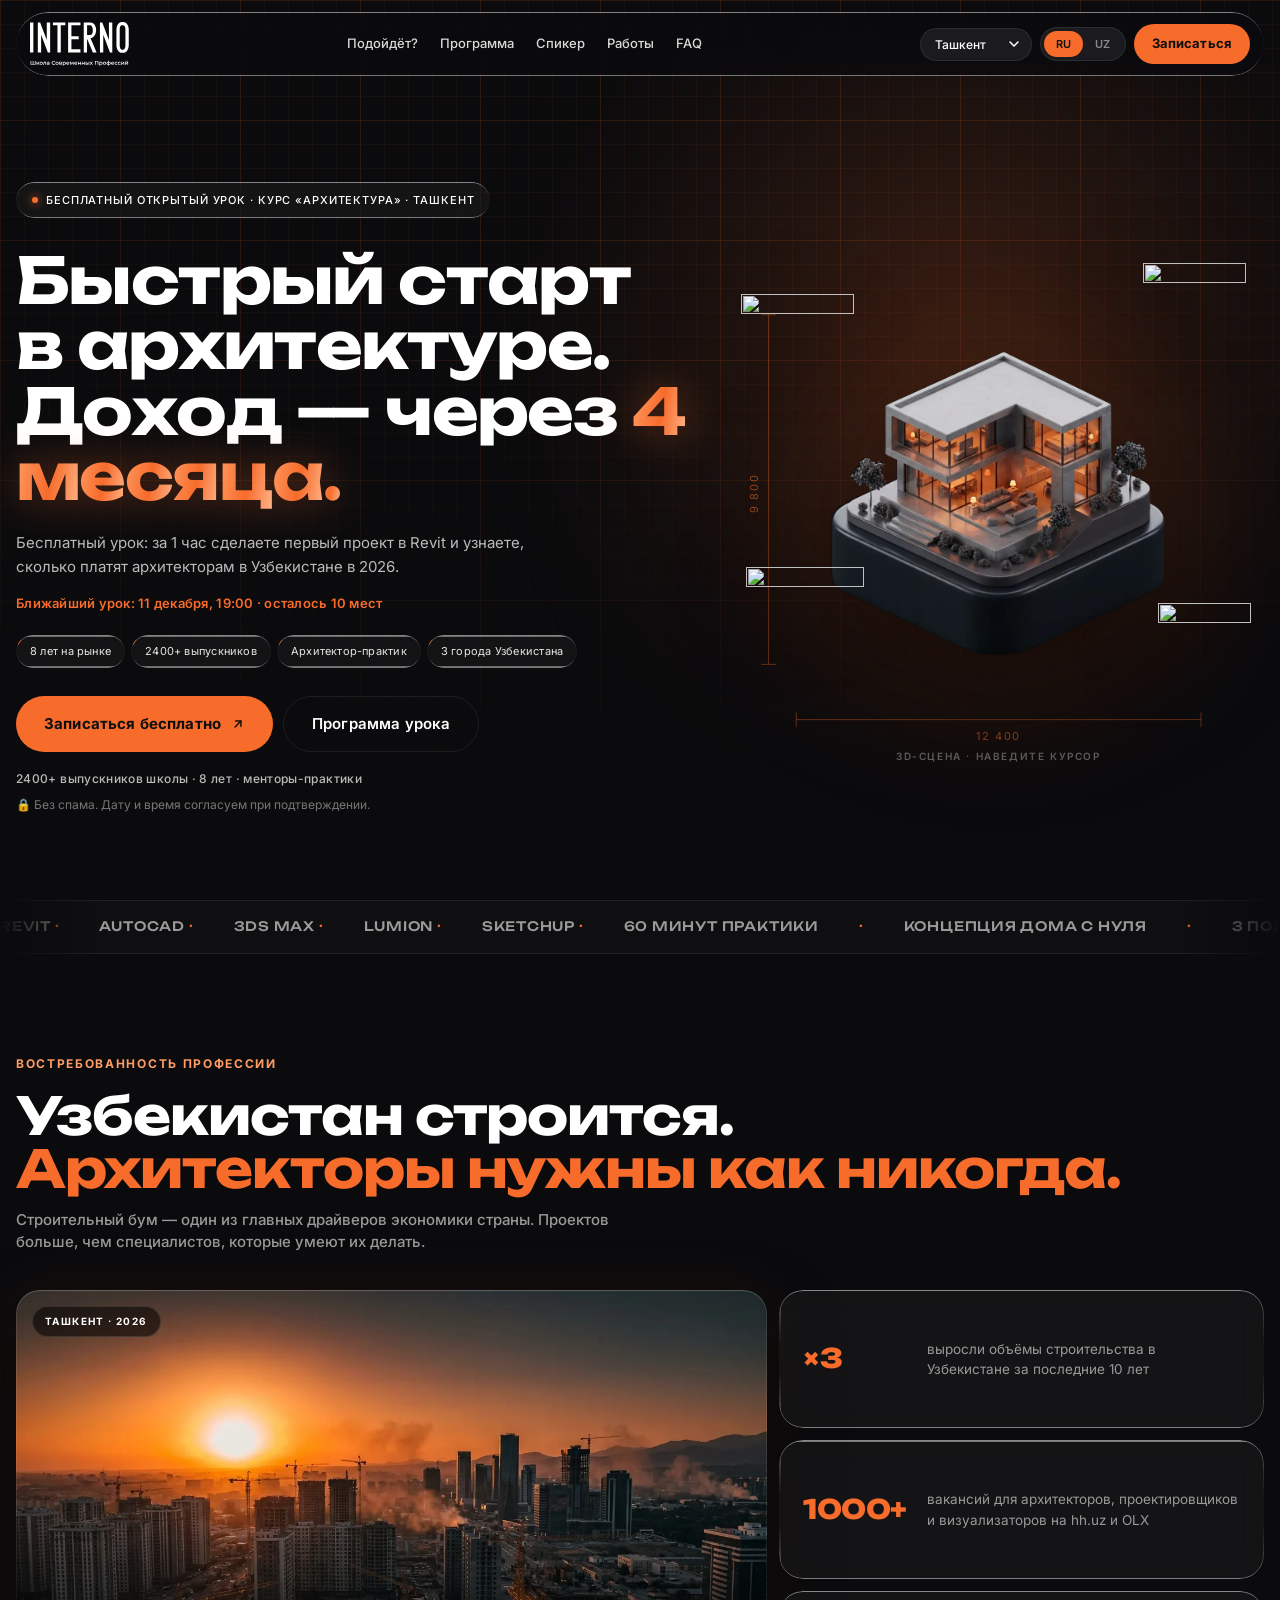
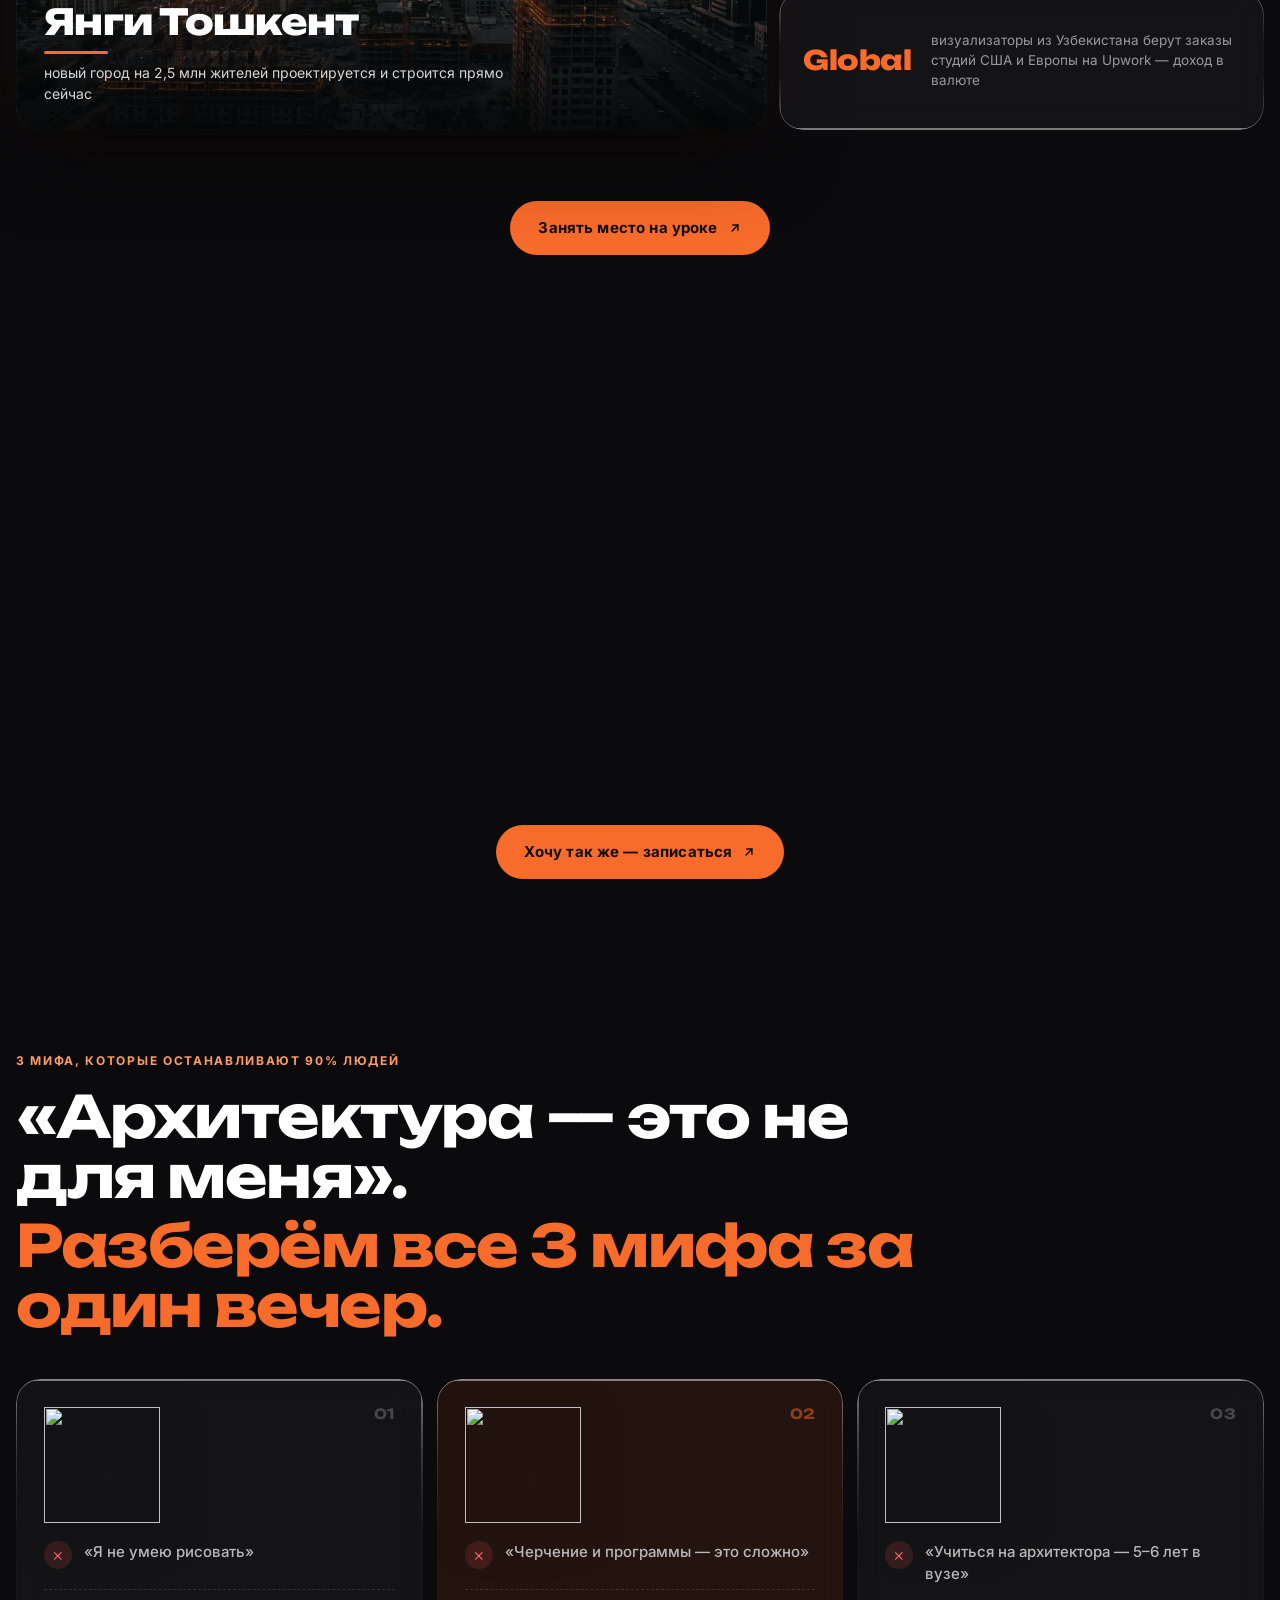
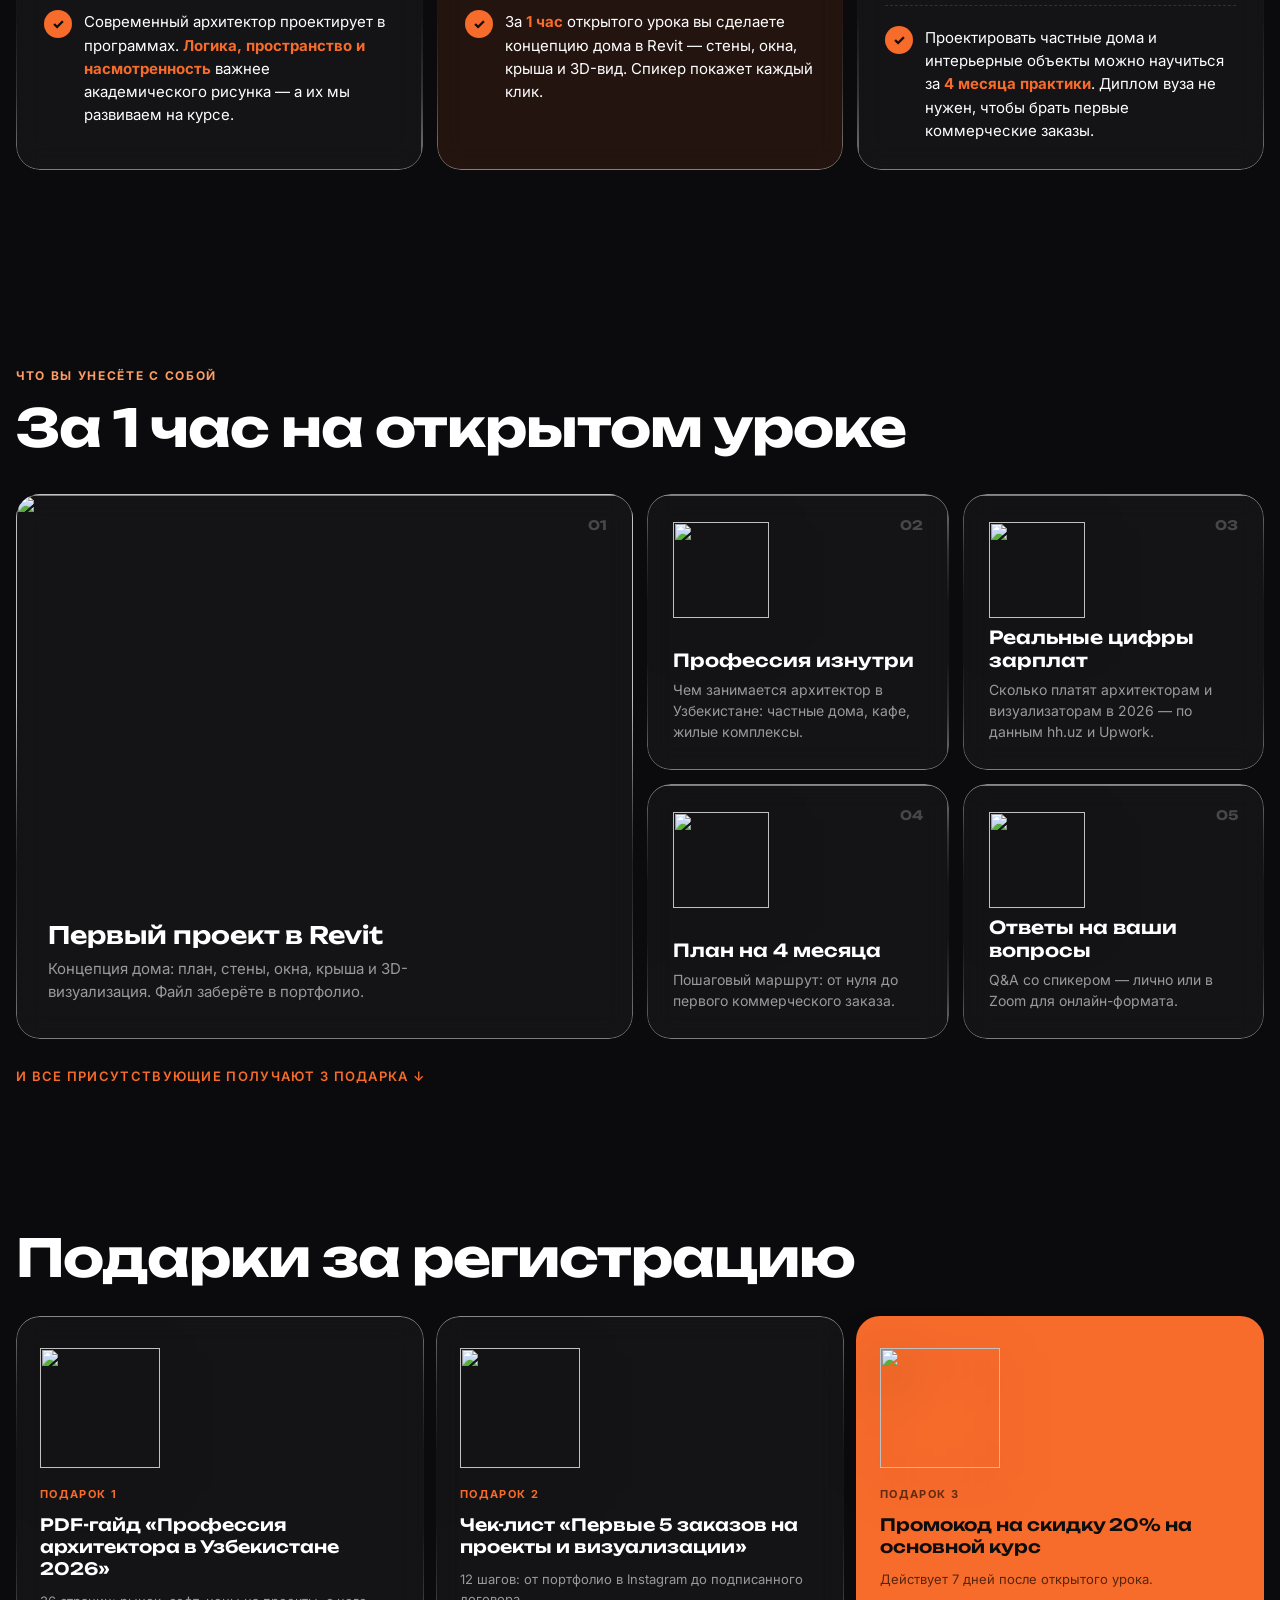
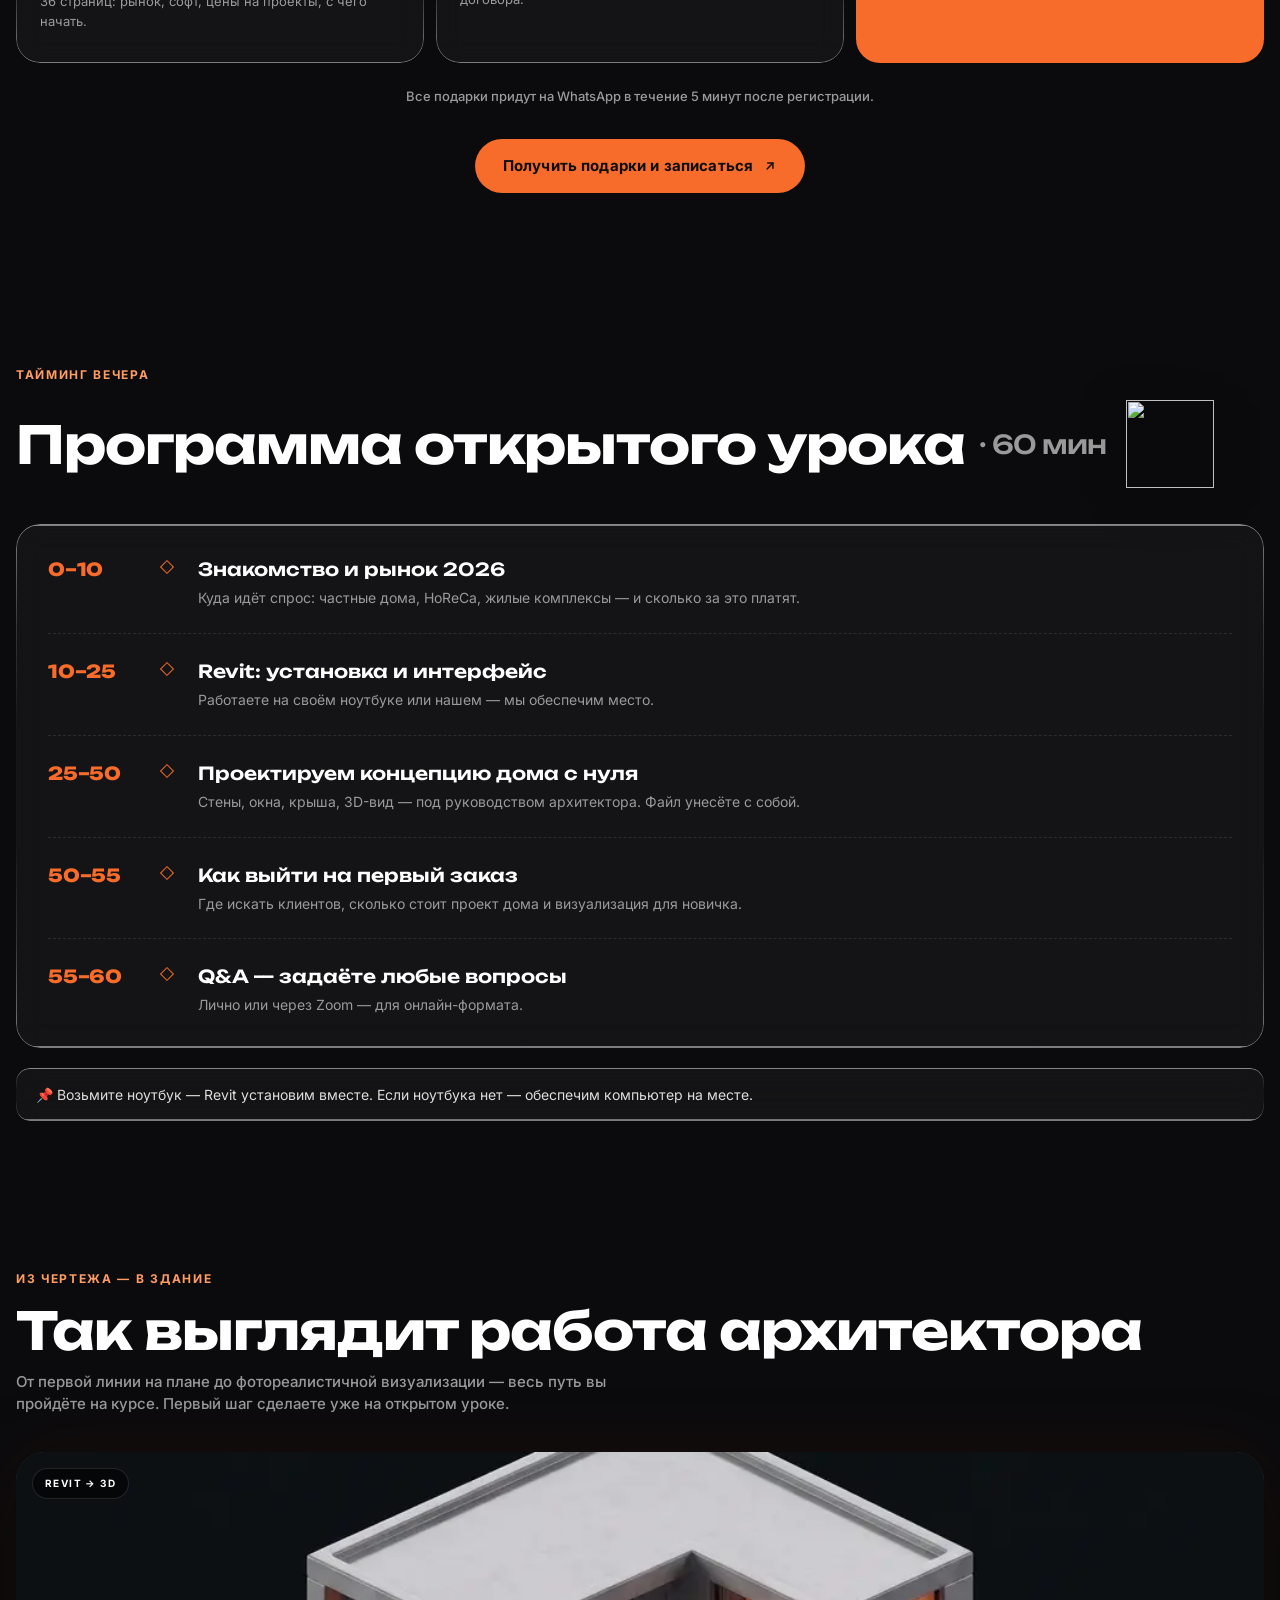
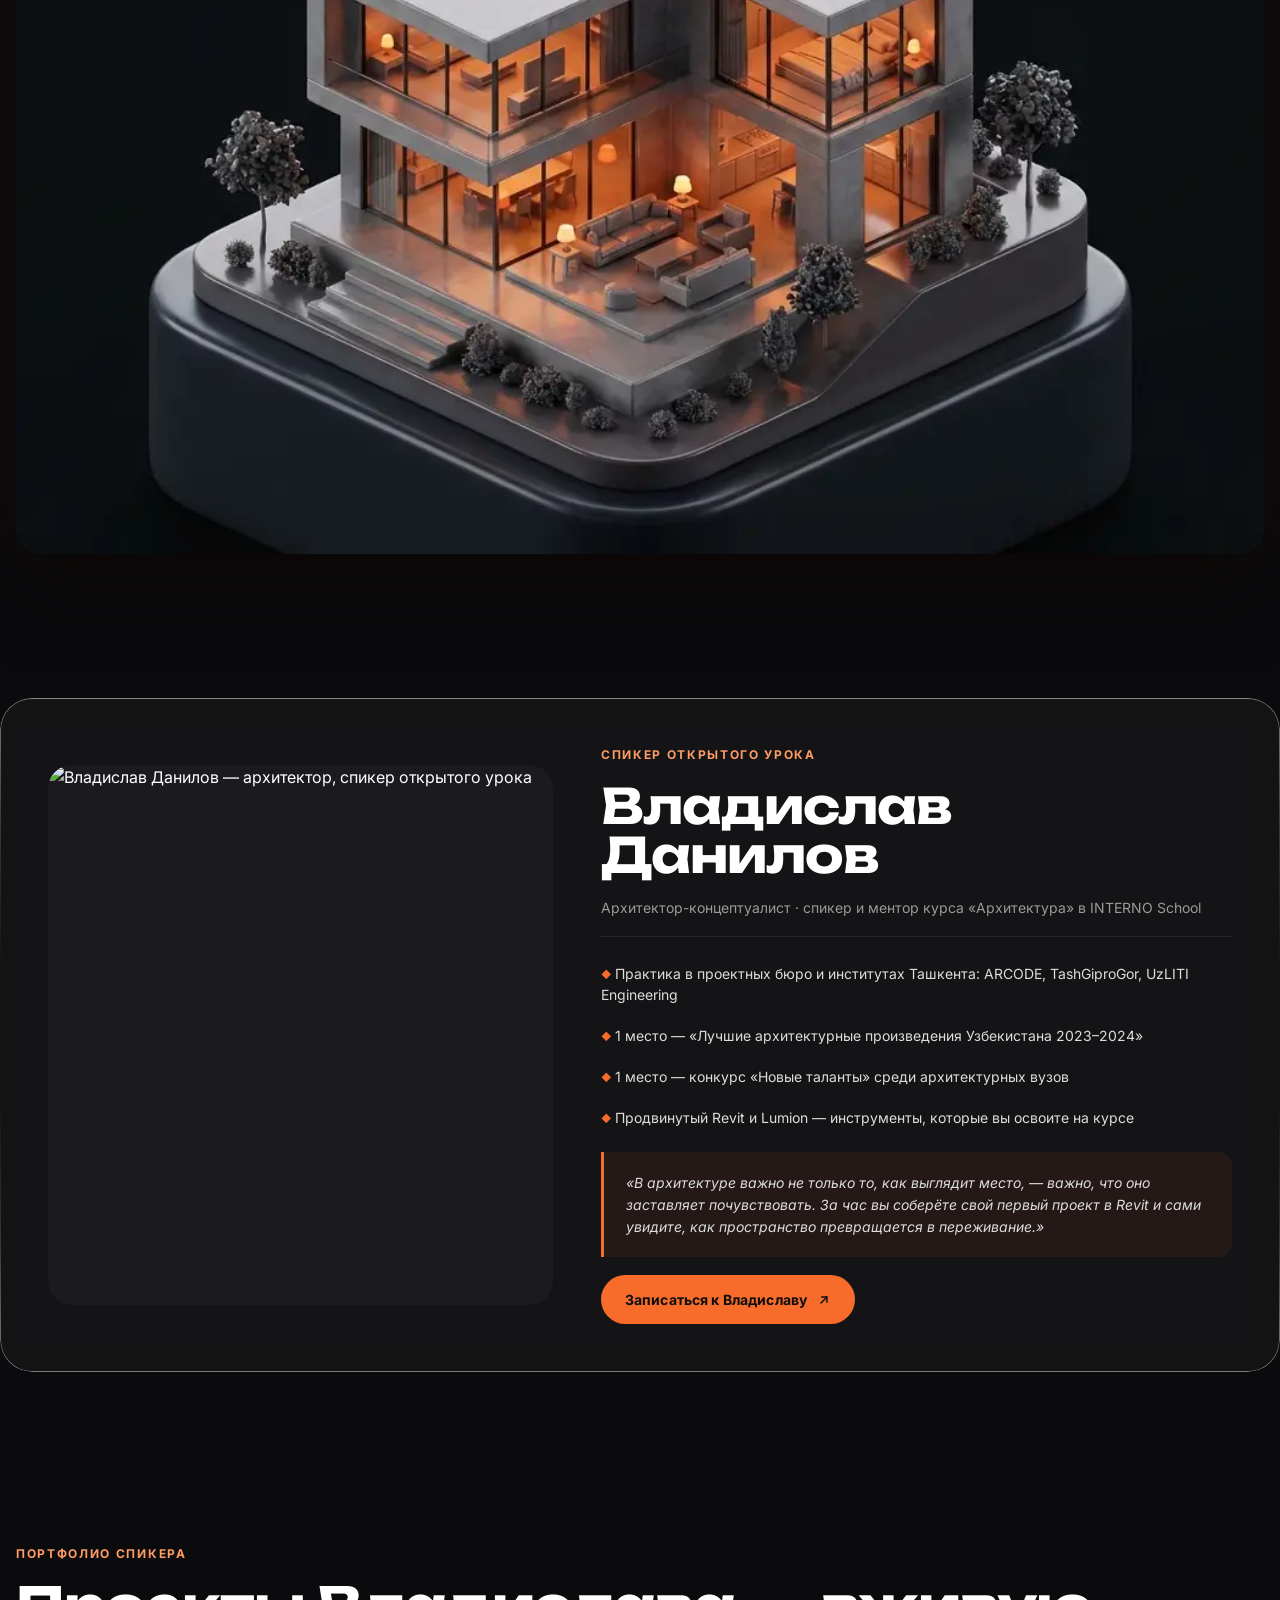
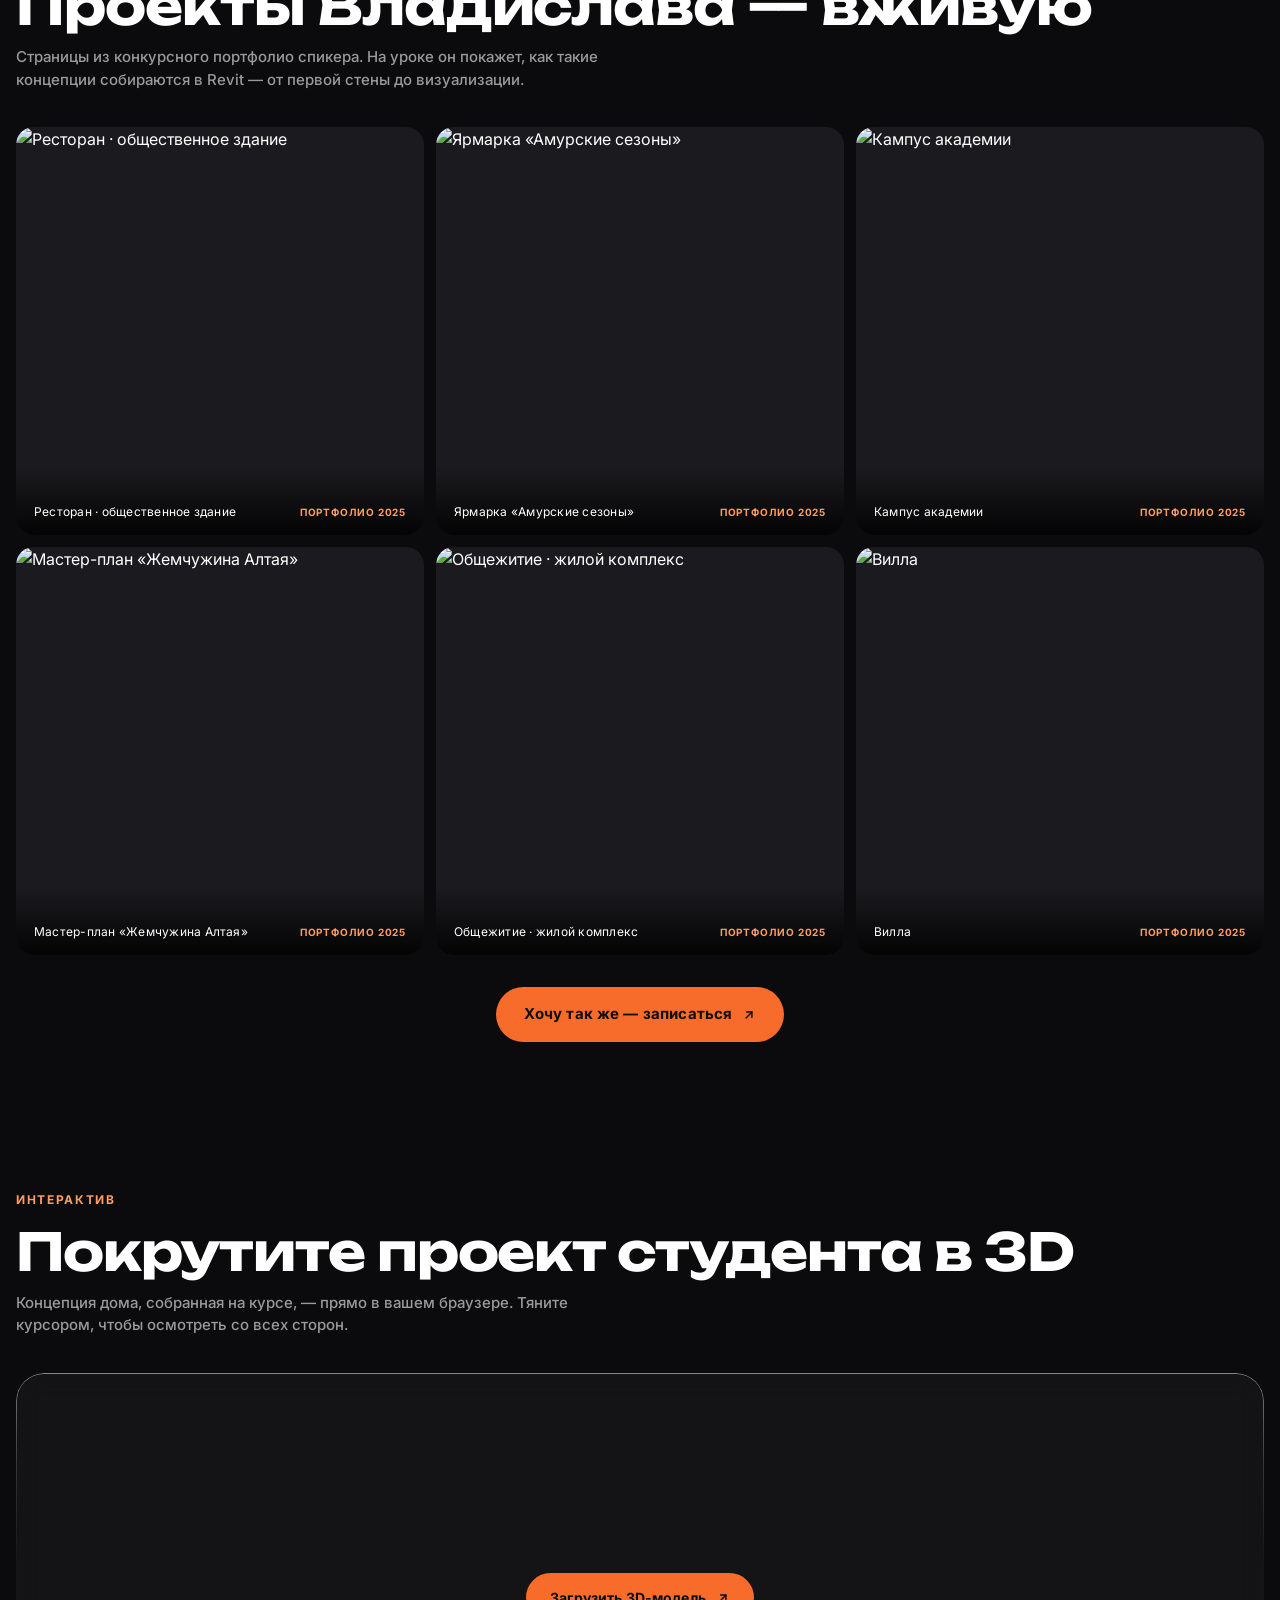
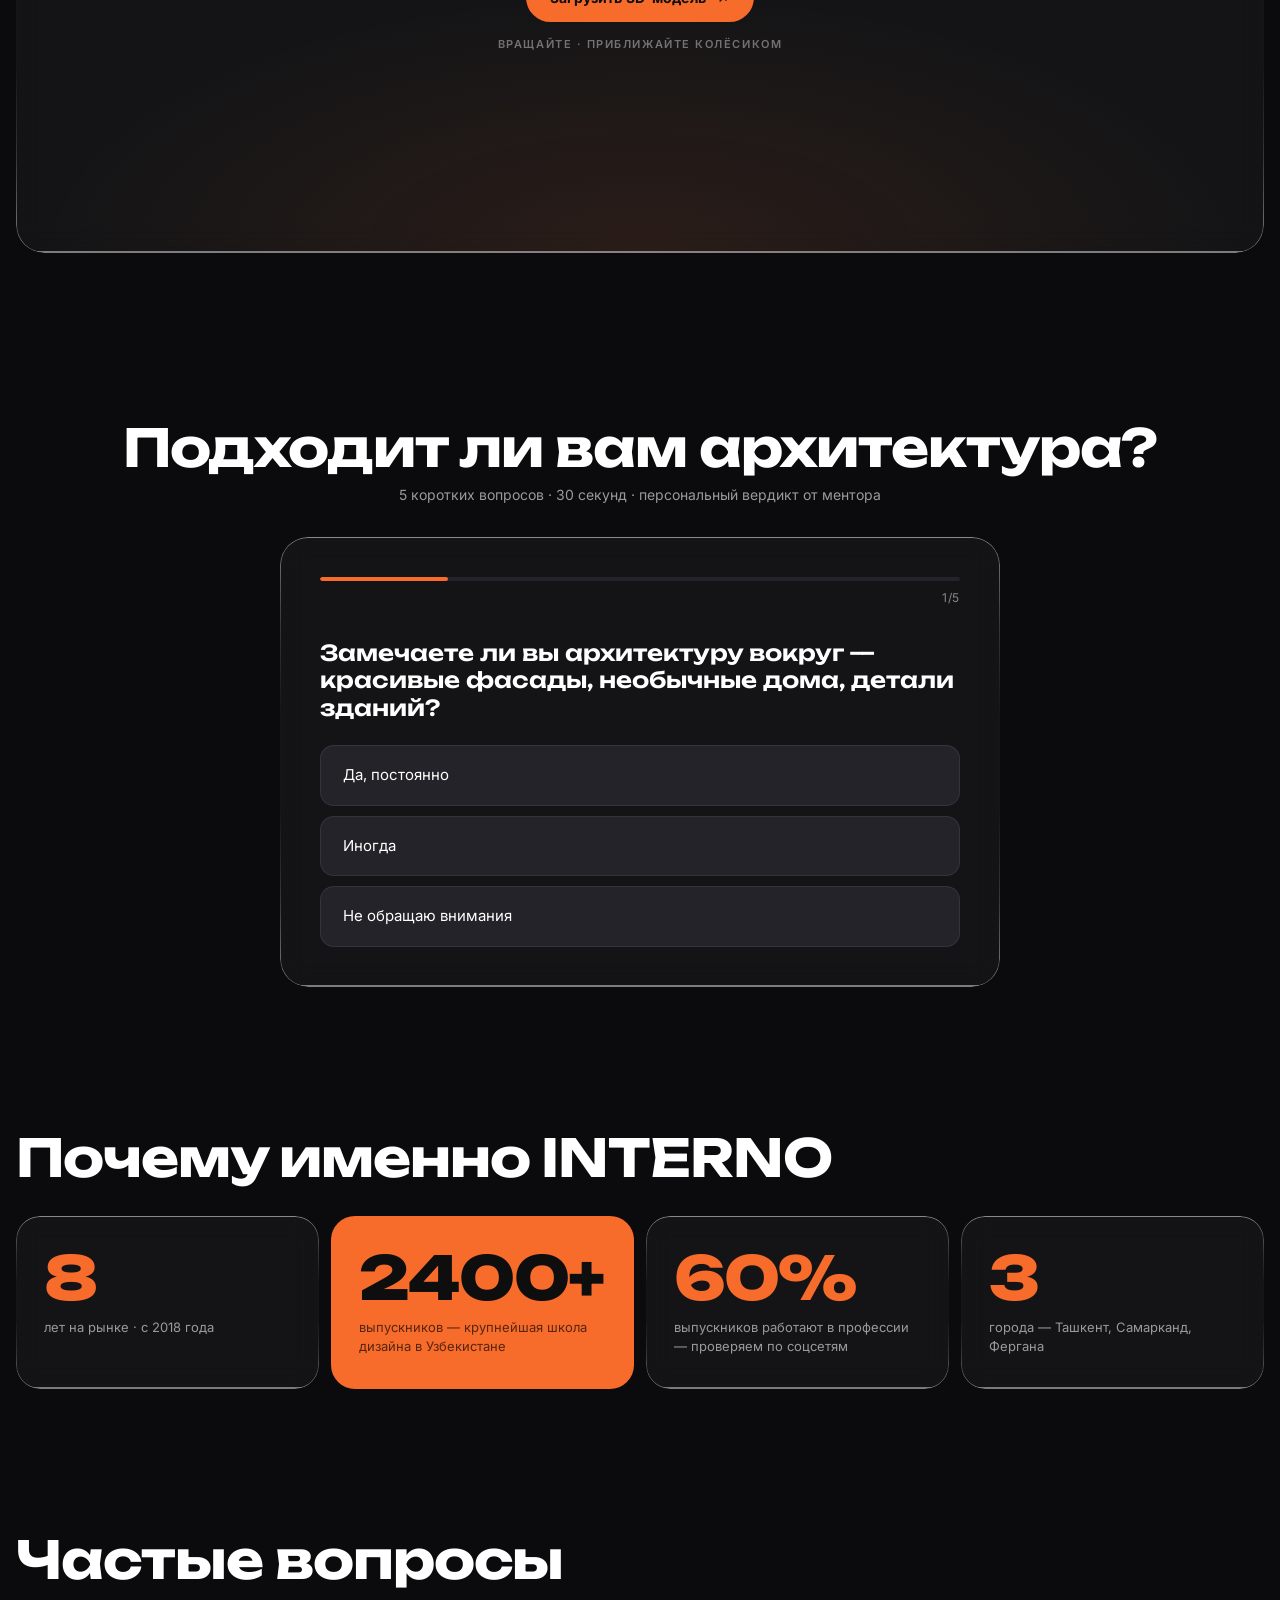
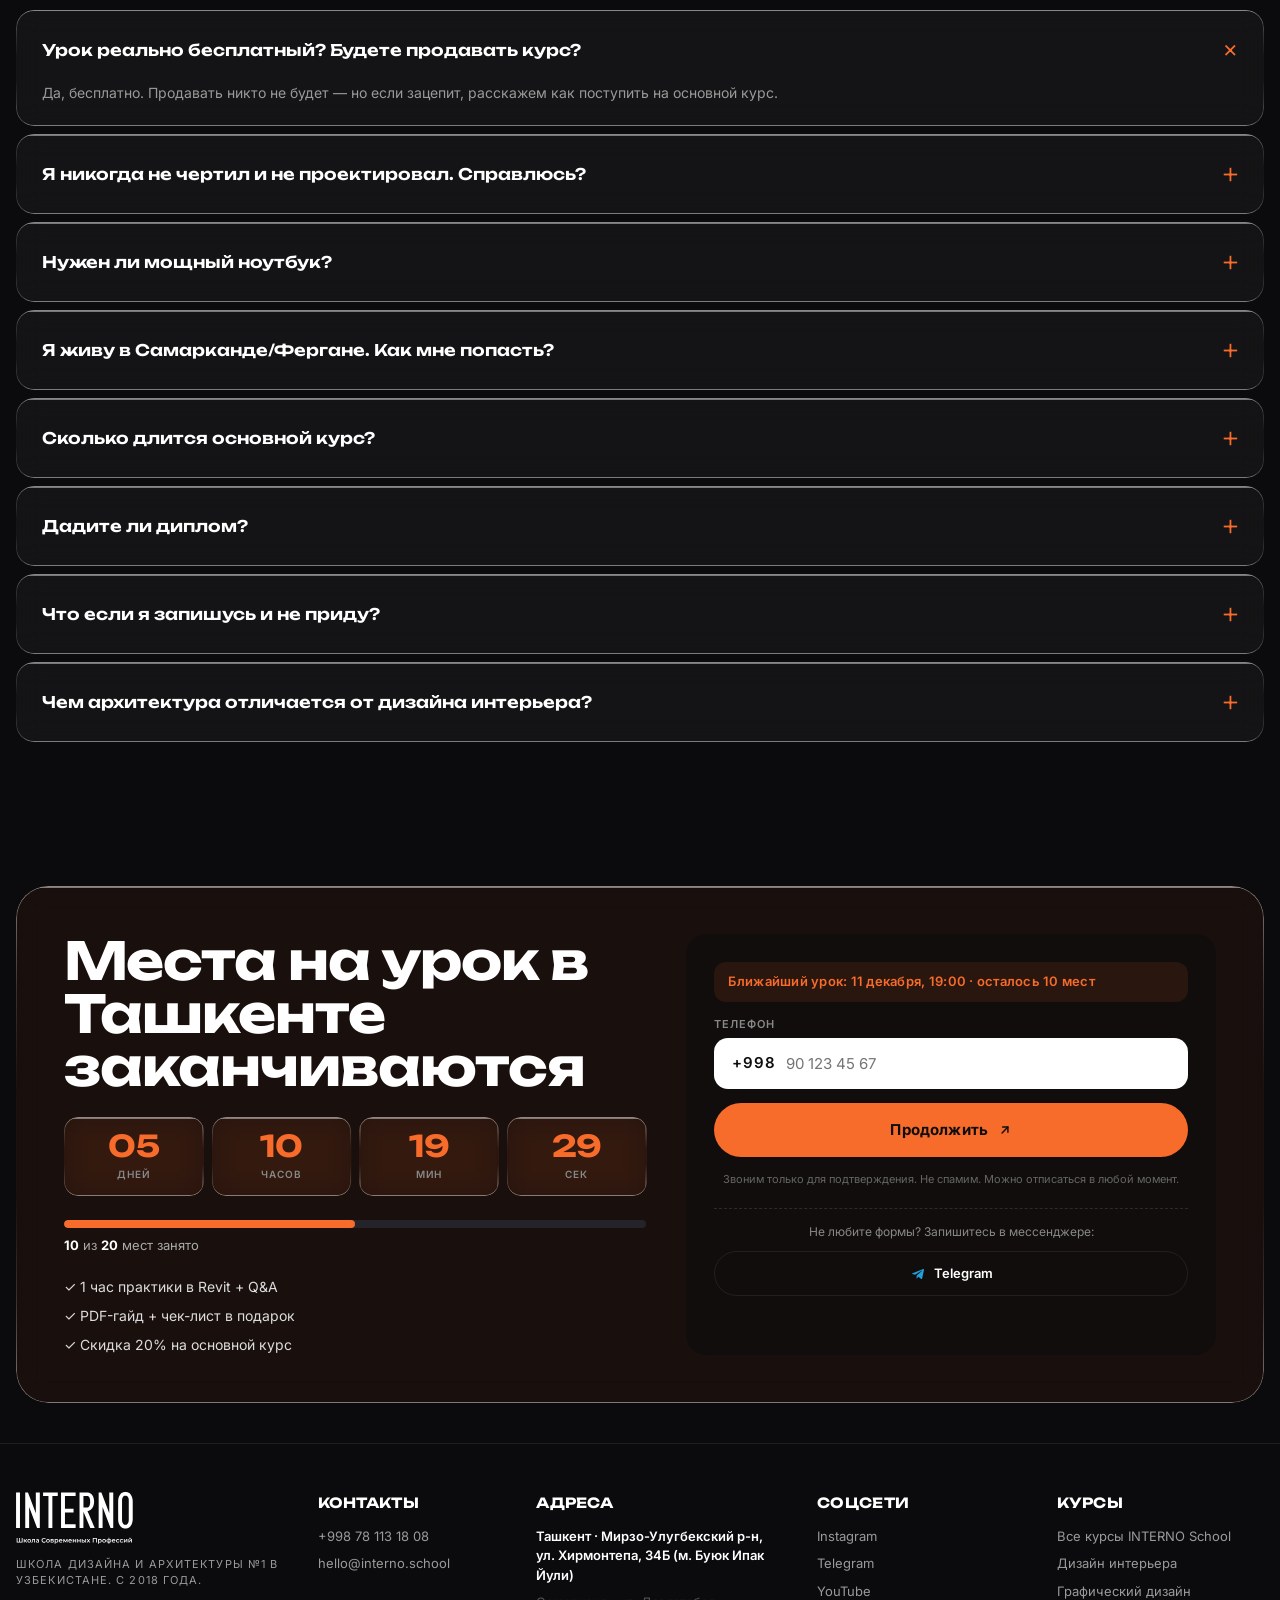
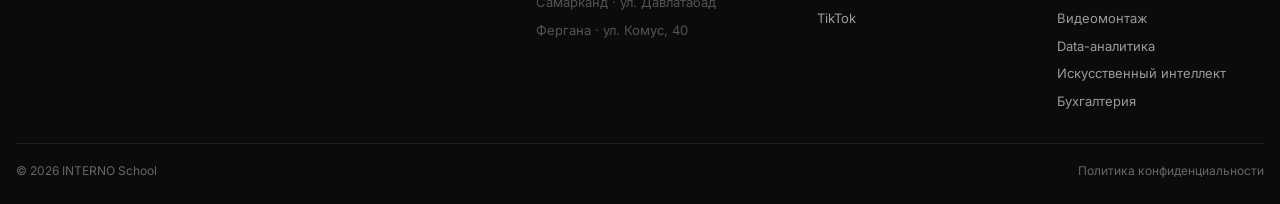
==== commit 85d30141: "Аналитика воронки (funnel.js) и WebP вместо PNG на 1–2 МБ Главный кадр героя (с preload) и постеры в" ====
--- a/index.html
+++ b/index.html
@@ -760,7 +760,7 @@
 <link rel="preconnect" href="https://fonts.gstatic.com" crossorigin />
 <link rel="preconnect" href="https://d8j0ntlcm91z4.cloudfront.net" crossorigin />
 <link rel="preconnect" href="https://connect.facebook.net" />
-<link rel="preload" as="image" href="https://d8j0ntlcm91z4.cloudfront.net/user_3CLCviMVubl8pteTJQ9R4nBs27N/hf_20260815_093914_2e22e5ca-cb04-4972-b5de-9b4856658faf.png" fetchpriority="high" />
+<link rel="preload" as="image" type="image/webp" href="/assets/media/arch-model.webp" fetchpriority="high" />
 <link href="https://fonts.googleapis.com/css2?family=Inter:wght@400;500;600;700&family=Unbounded:wght@500;600;700;800&display=swap" rel="stylesheet" />
 <link rel="stylesheet" href="styles.css" />
 
@@ -781,6 +781,7 @@
 src="https://www.facebook.com/tr?id=4251277901808457&ev=PageView&noscript=1"
 /></noscript>
 <!-- End Meta Pixel Code -->
+  <script src="/funnel.js" defer></script>
 </head>
 <body>
 
@@ -871,7 +872,7 @@
           <text x="18" y="284" text-anchor="middle" transform="rotate(-90 18 284)" class="hero-dims__t">9 800</text>
         </svg>
         <div class="hero-layer hero-layer--main" data-depth="10" style="--d:0s;--fd:8s">
-          <img src="https://d8j0ntlcm91z4.cloudfront.net/user_3CLCviMVubl8pteTJQ9R4nBs27N/hf_20260815_093914_2e22e5ca-cb04-4972-b5de-9b4856658faf.png"
+          <img src="/assets/media/arch-model.webp"
             width="1024" height="1024" fetchpriority="high" decoding="async"
             alt="3D-макет современного дома" data-i18n-alt="hero.alt" />
         </div>
@@ -922,7 +923,7 @@
       <figure class="demand-media reveal">
         <video data-inview-video
           src="https://d8j0ntlcm91z4.cloudfront.net/user_3CLCviMVubl8pteTJQ9R4nBs27N/hf_20260815_131138_fe9267a8-c166-41e9-814e-07fa94543f32.mp4"
-          poster="https://d8j0ntlcm91z4.cloudfront.net/user_3CLCviMVubl8pteTJQ9R4nBs27N/hf_20260815_131059_afa4c629-6dd5-4c4b-88ac-04cccb7145c5.png"
+          poster="/assets/media/arch-video-poster.webp"
           muted loop playsinline preload="none" autoplay aria-hidden="true"></video>
         <span class="demand-media__chip" data-i18n="dem.chip">ТАШКЕНТ · 2026</span>
         <figcaption class="demand-media__overlay">
@@ -1151,7 +1152,7 @@
       <span class="showreel__chip" data-i18n="video.chip">REVIT → 3D</span>
       <video class="showreel__video" id="showreelVideo"
         src="https://d8j0ntlcm91z4.cloudfront.net/user_3CLCviMVubl8pteTJQ9R4nBs27N/hf_20260815_094046_c4bf332f-10e6-4f9a-9c4c-927b9b03afca.mp4"
-        poster="https://d8j0ntlcm91z4.cloudfront.net/user_3CLCviMVubl8pteTJQ9R4nBs27N/hf_20260815_093319_a188b5d9-b4cf-4c1e-bd6f-57374f48c514.png"
+        poster="/assets/media/arch-hero.webp"
         muted loop playsinline preload="none" autoplay></video>
     </figure>
   </div>
@@ -1233,7 +1234,7 @@
     </div>
     <div class="model3d__frame liquid-glass reveal" id="modelFrame"
          data-glb="https://d8j0ntlcm91z4.cloudfront.net/user_3CLCviMVubl8pteTJQ9R4nBs27N/hf_20260815_094011_9fd65654-8da9-4bac-9e86-6ce8c5df5721.glb"
-         data-poster="https://d8j0ntlcm91z4.cloudfront.net/user_3CLCviMVubl8pteTJQ9R4nBs27N/hf_20260815_093914_2e22e5ca-cb04-4972-b5de-9b4856658faf.png">
+         data-poster="/assets/media/arch-model.webp">
       <button type="button" class="model3d__load btn btn--primary" id="modelLoadBtn">
         <span data-i18n="model.load">Загрузить 3D-модель</span> <span class="arrow"></span>
       </button>
